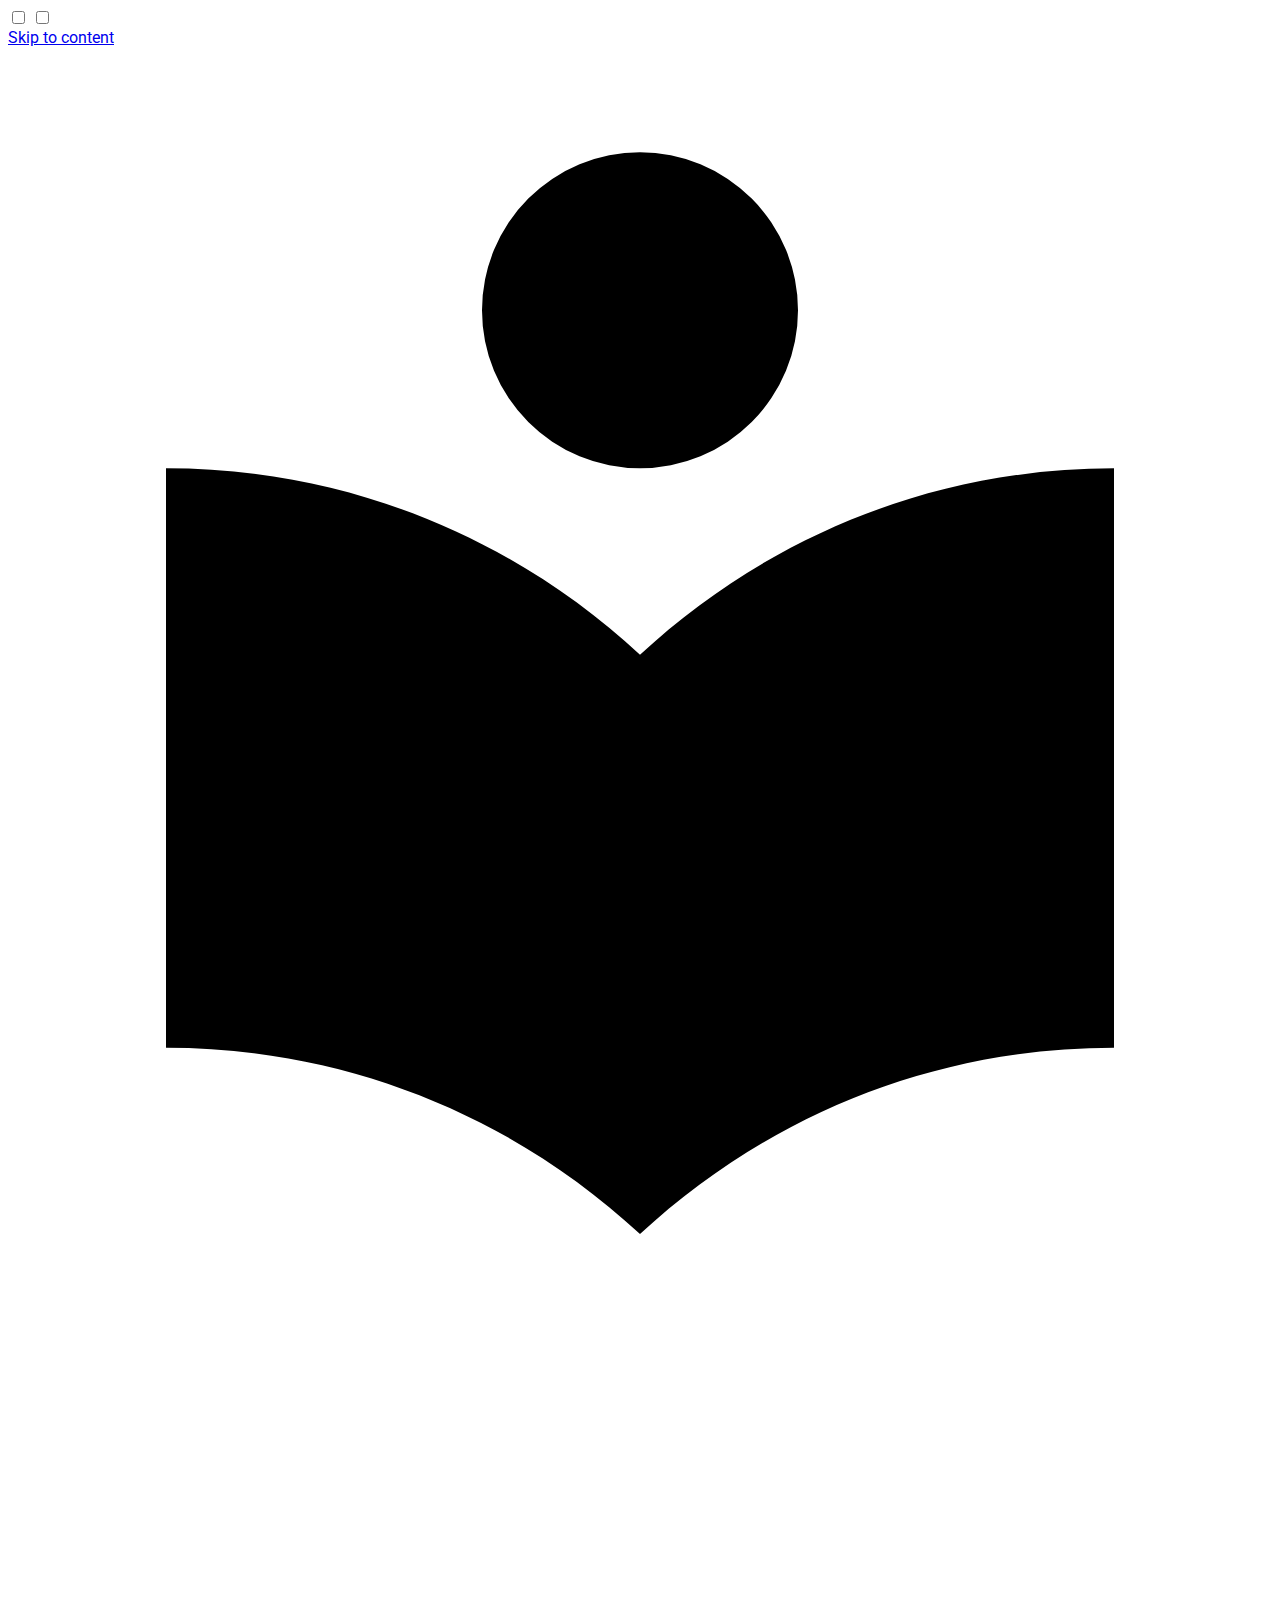
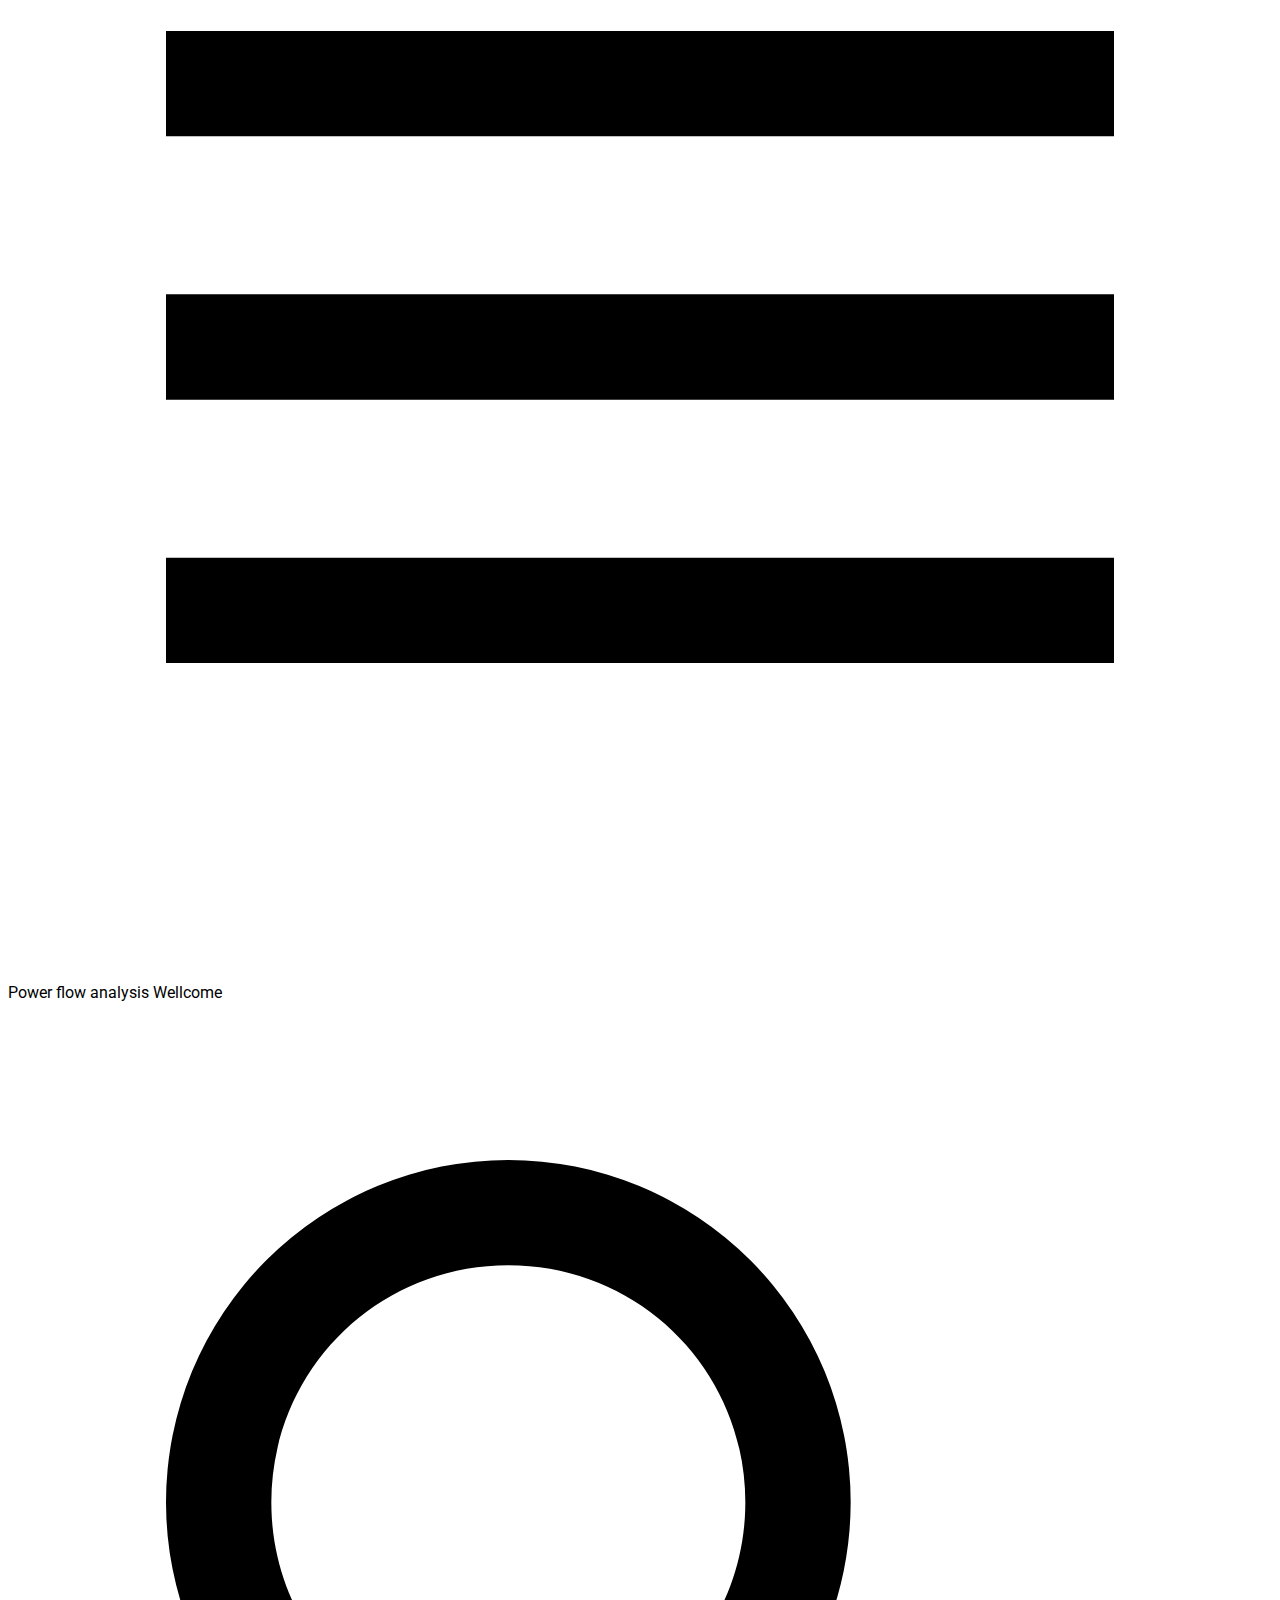
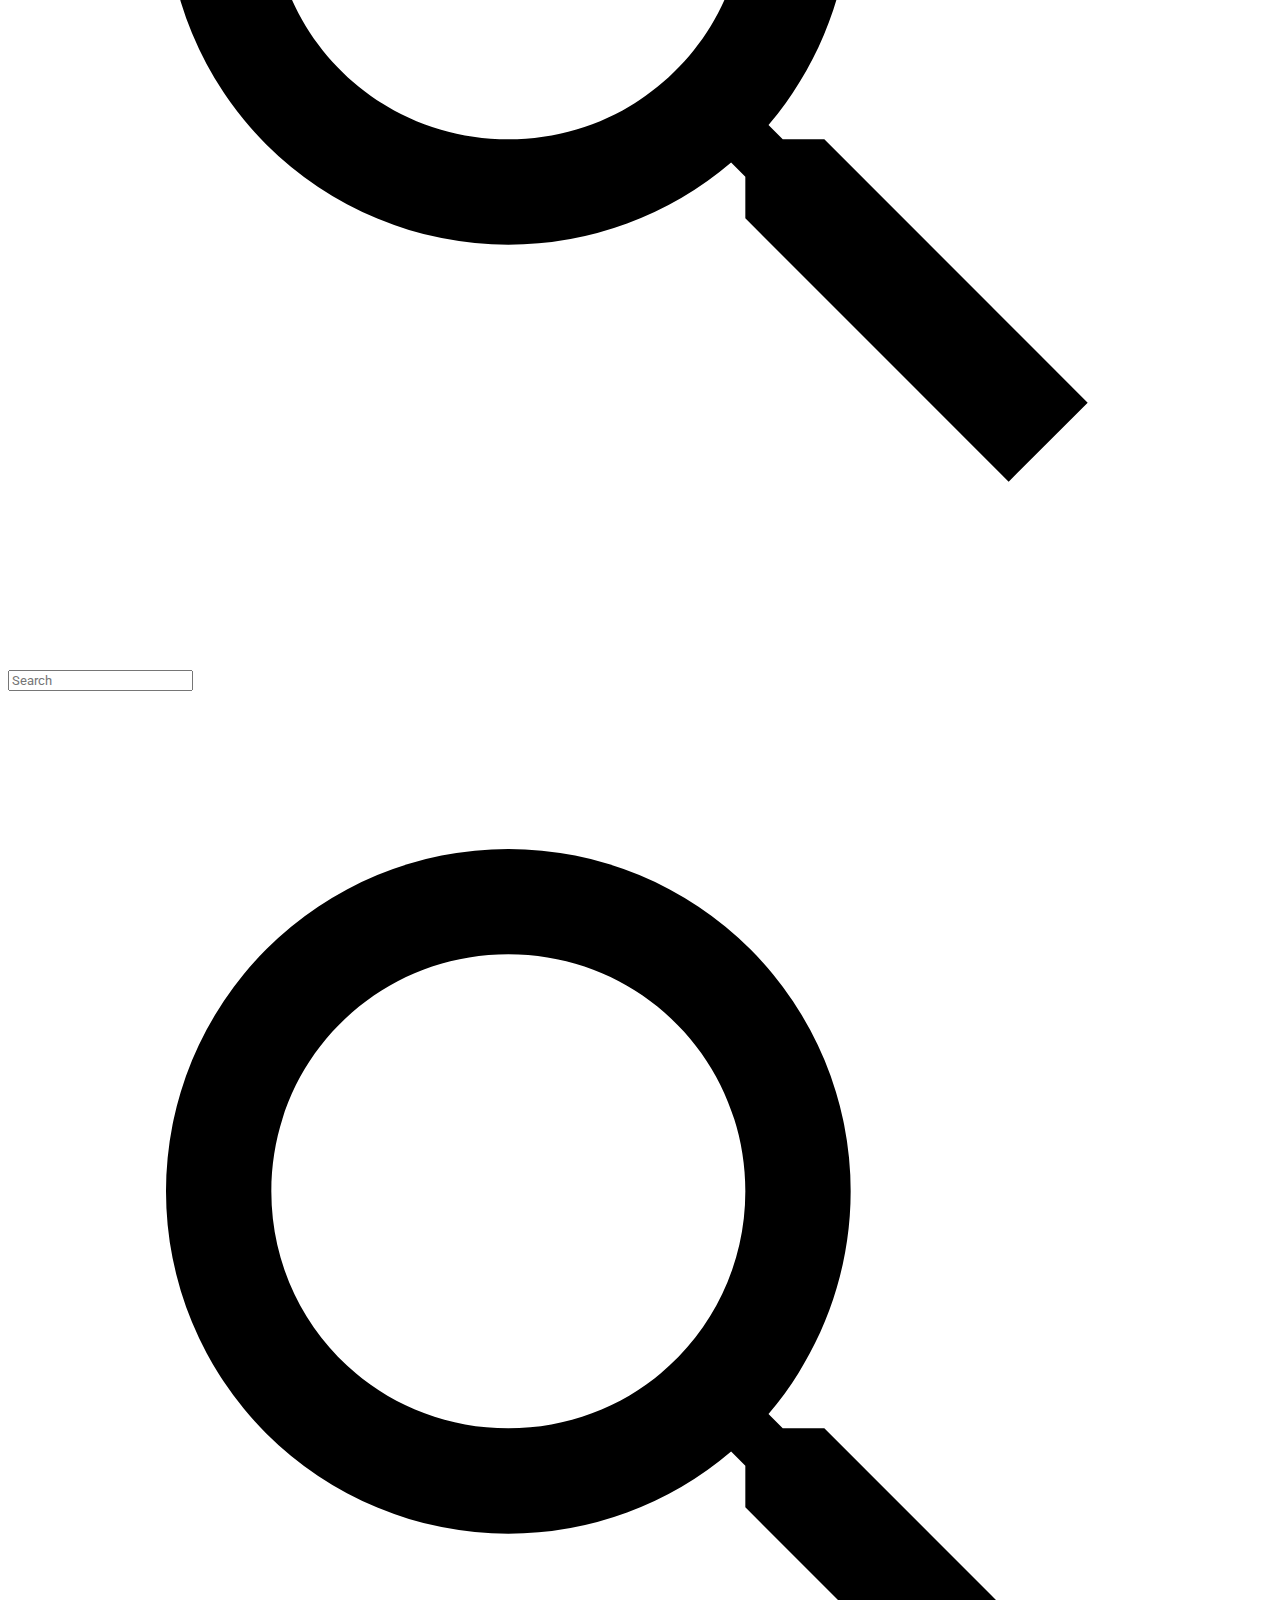
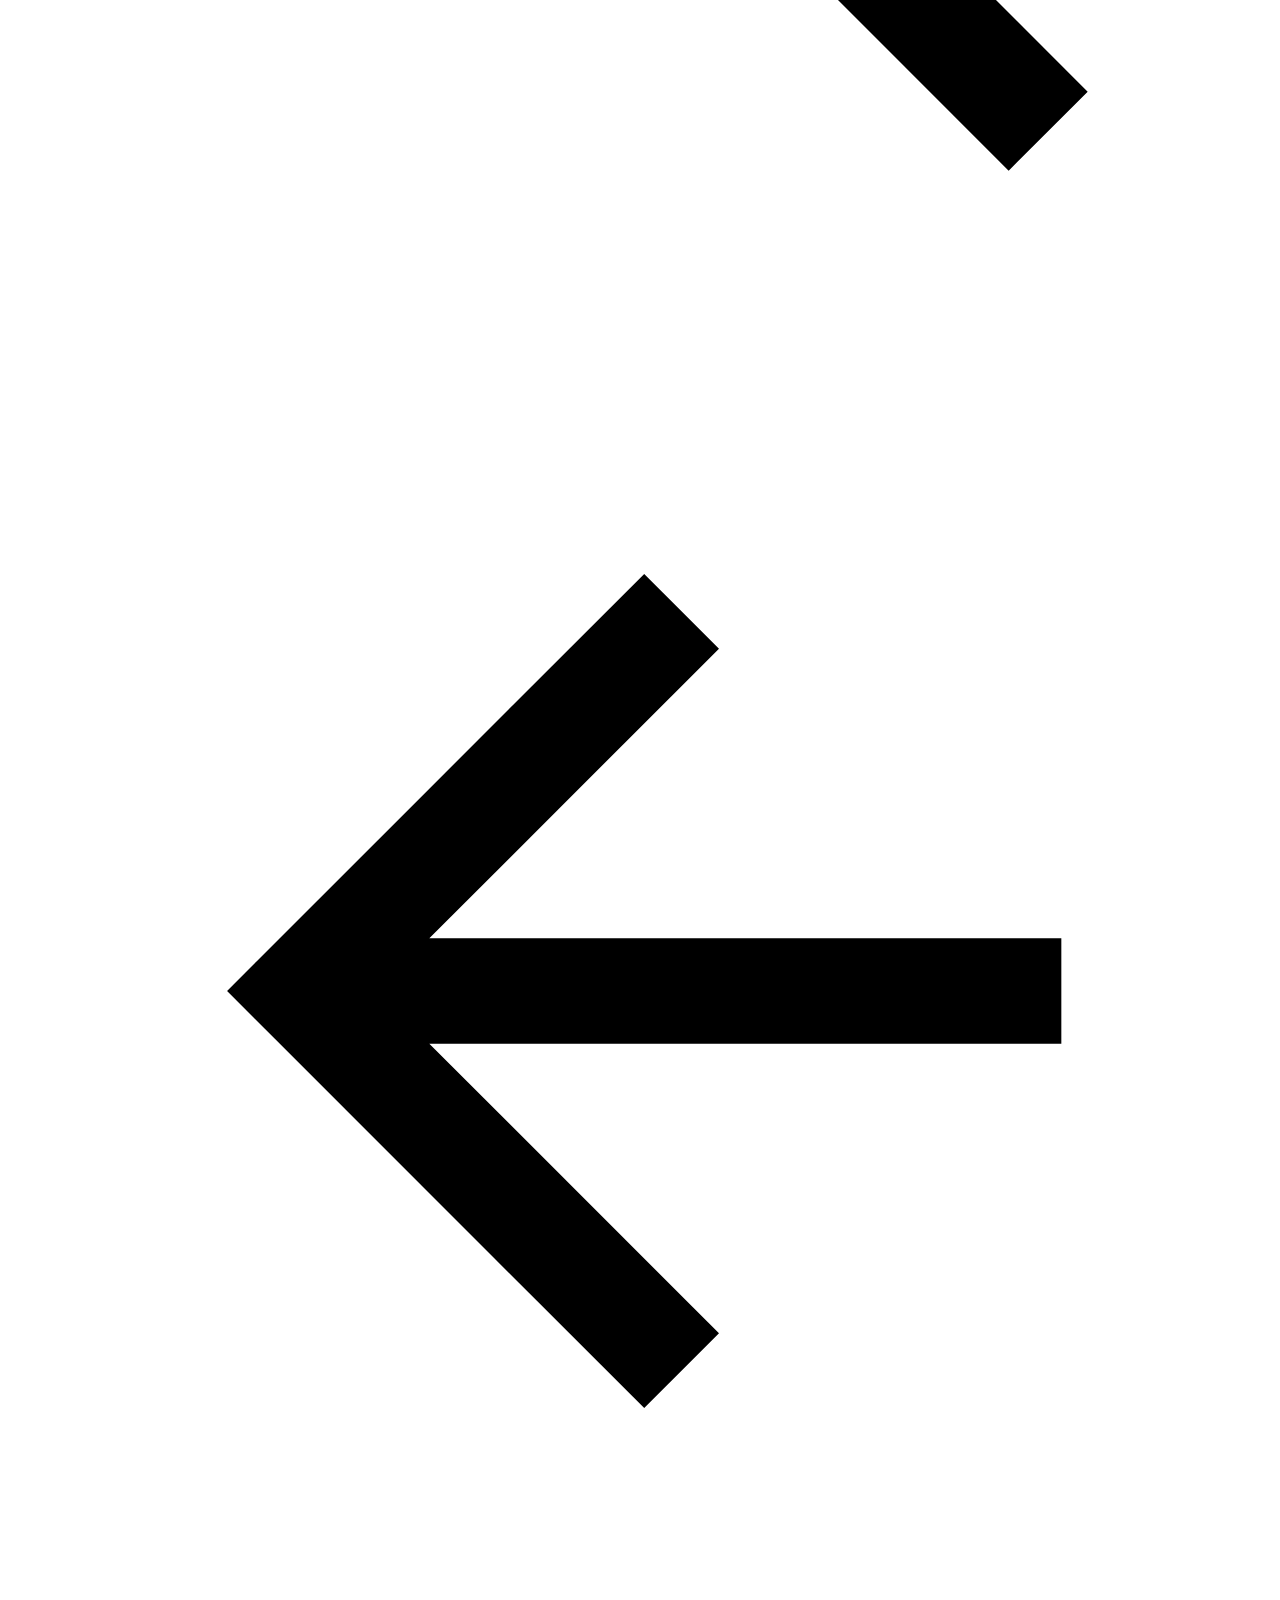
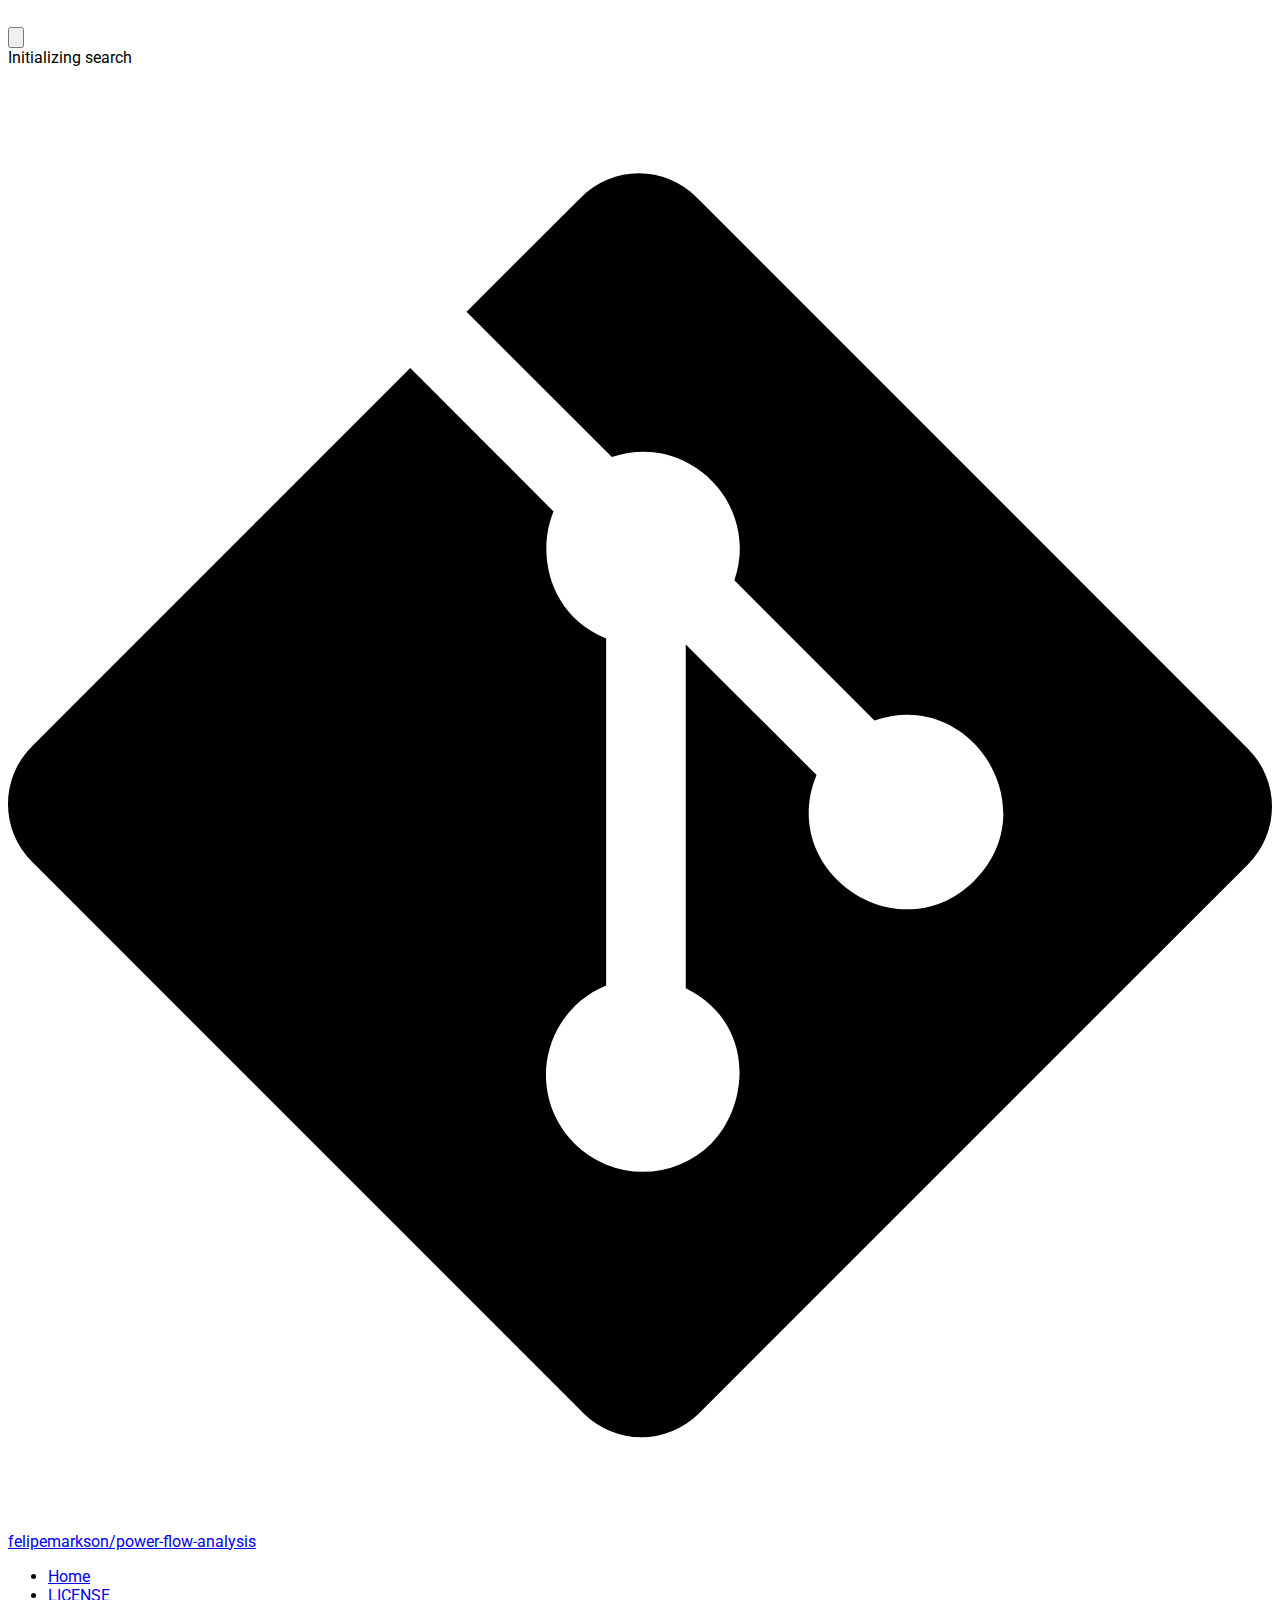
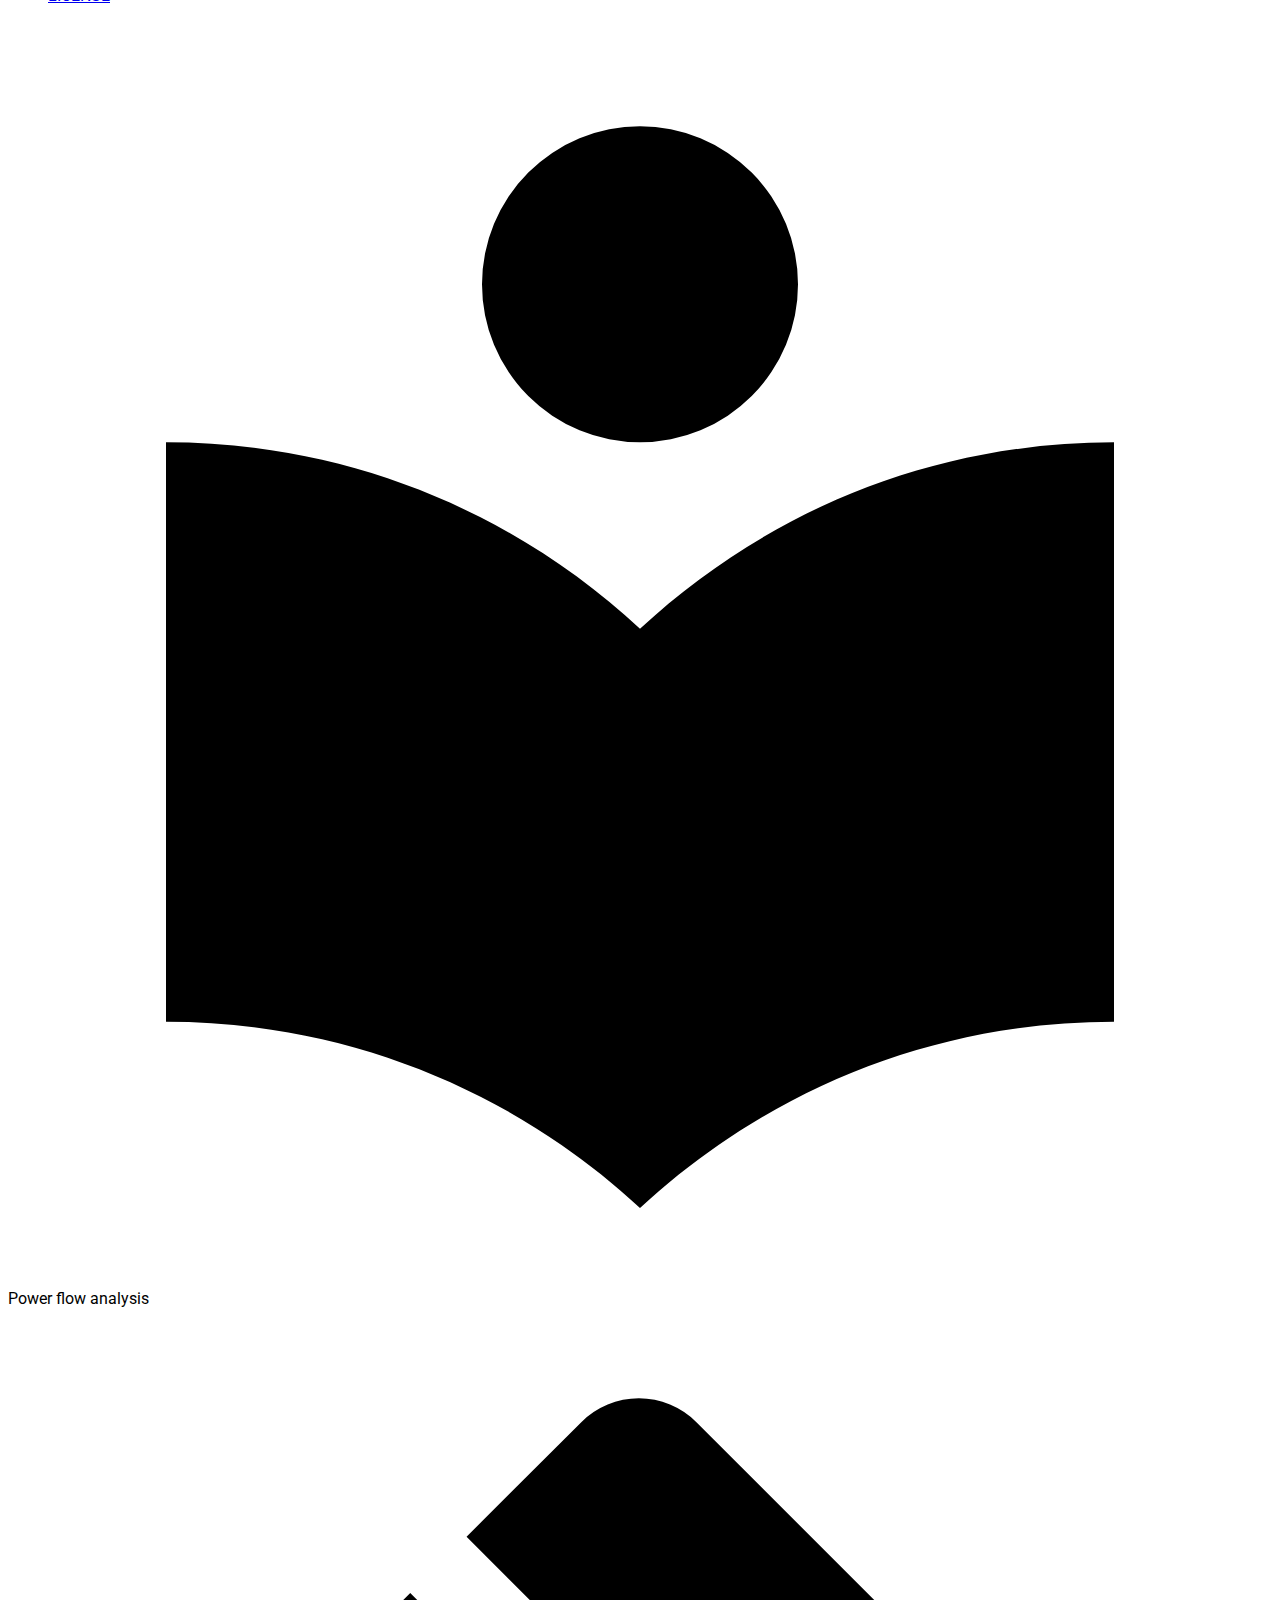
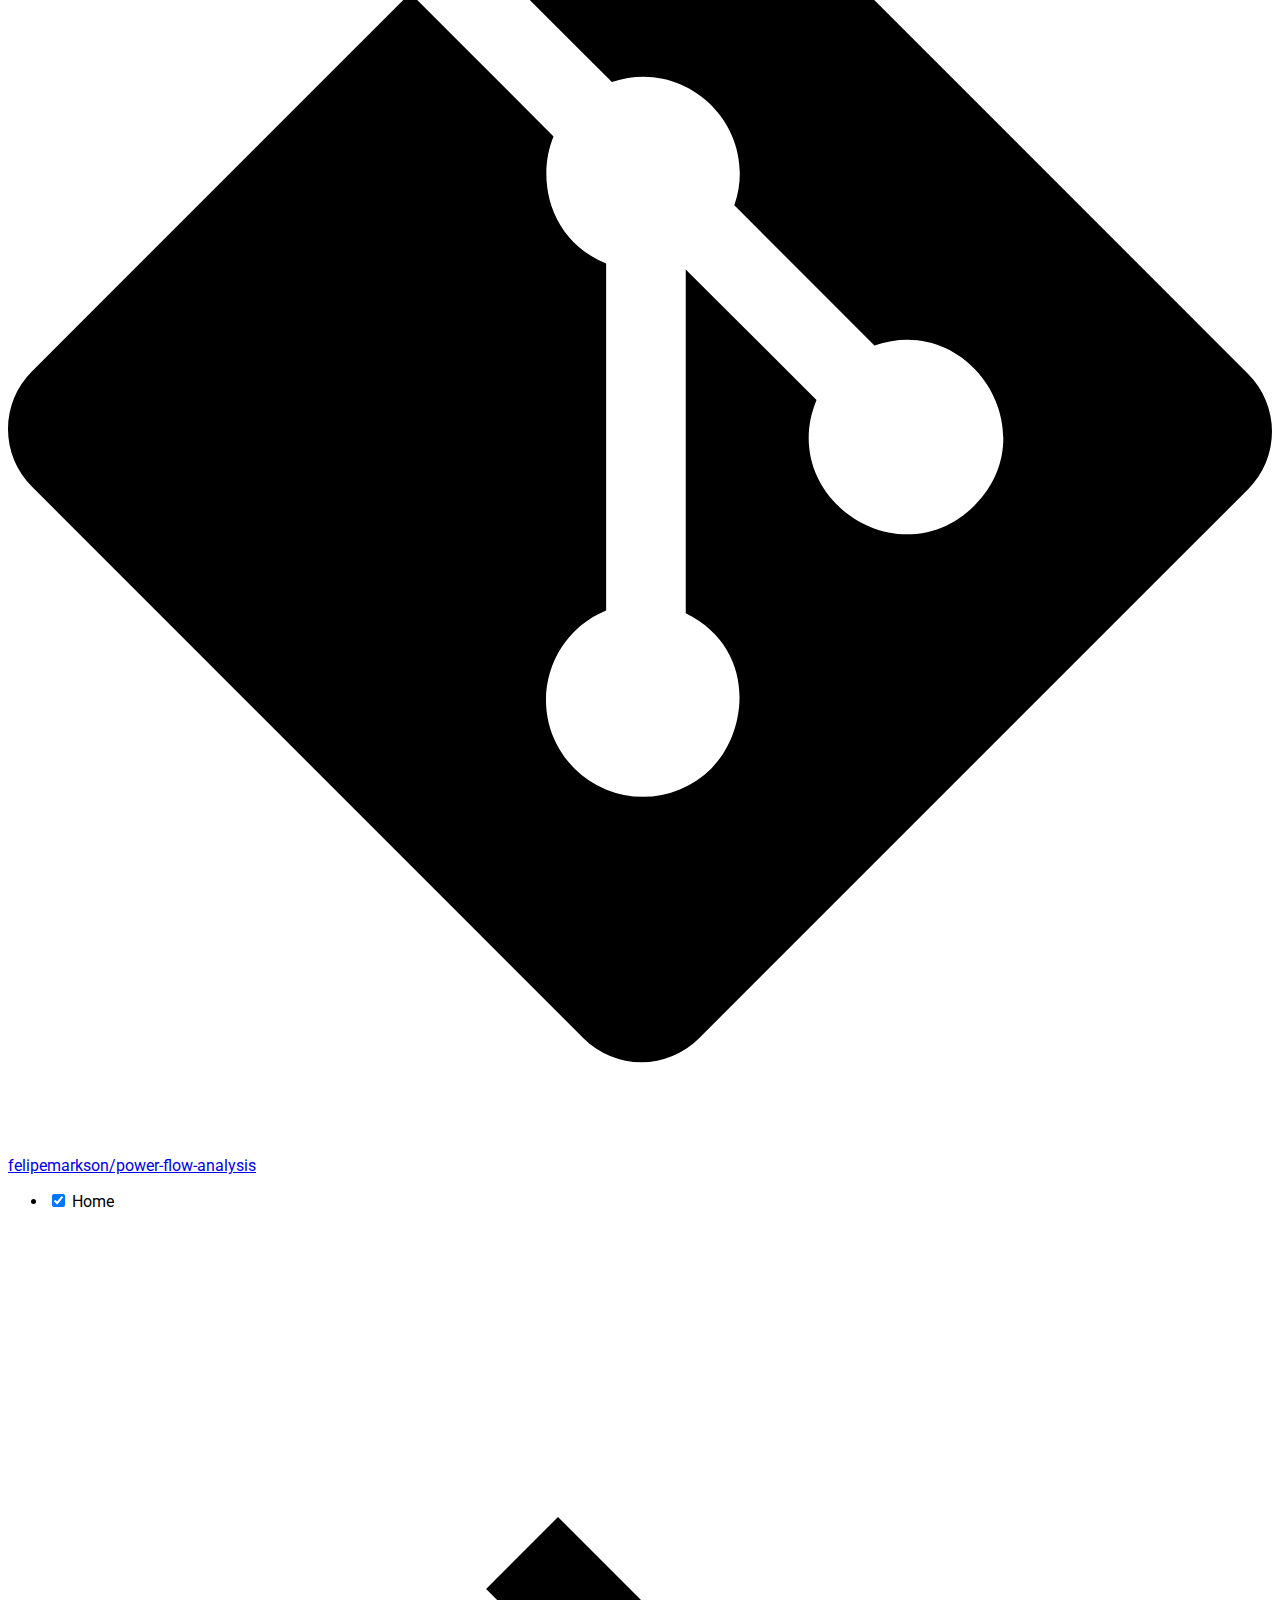
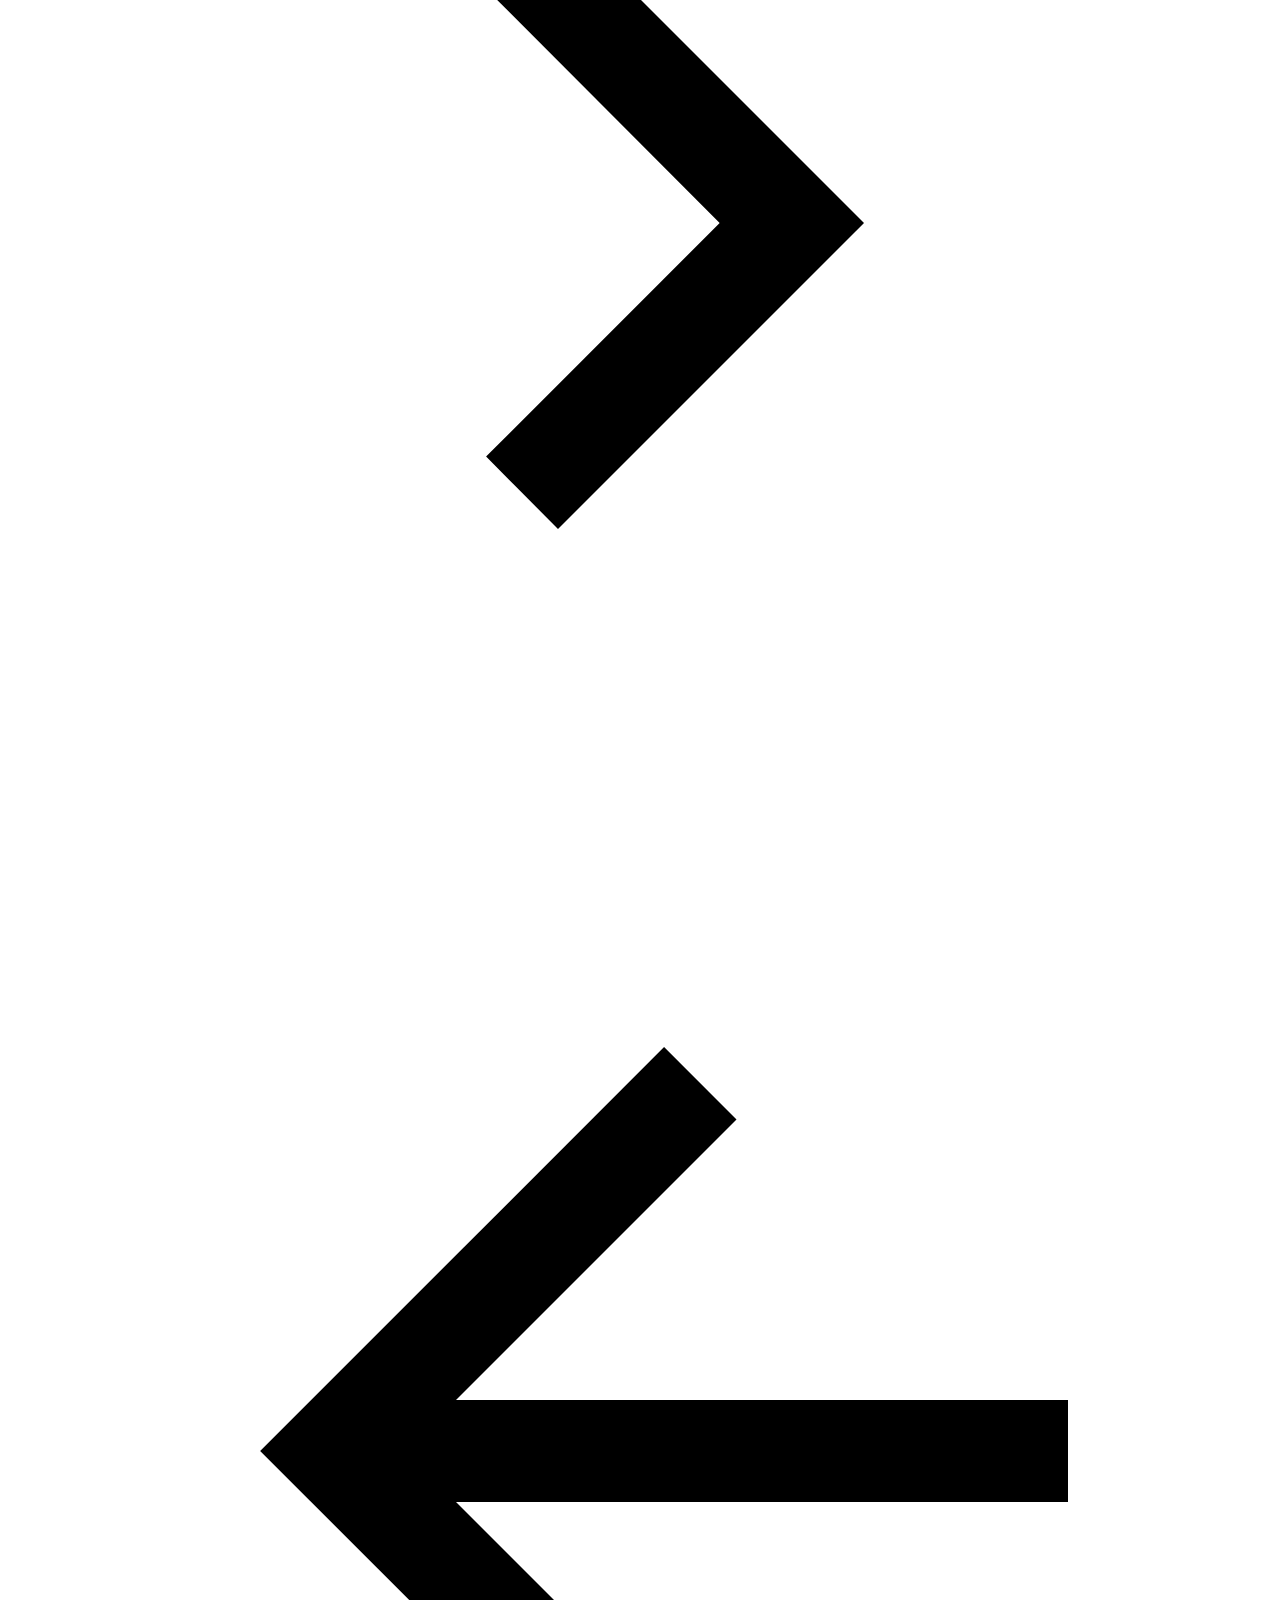
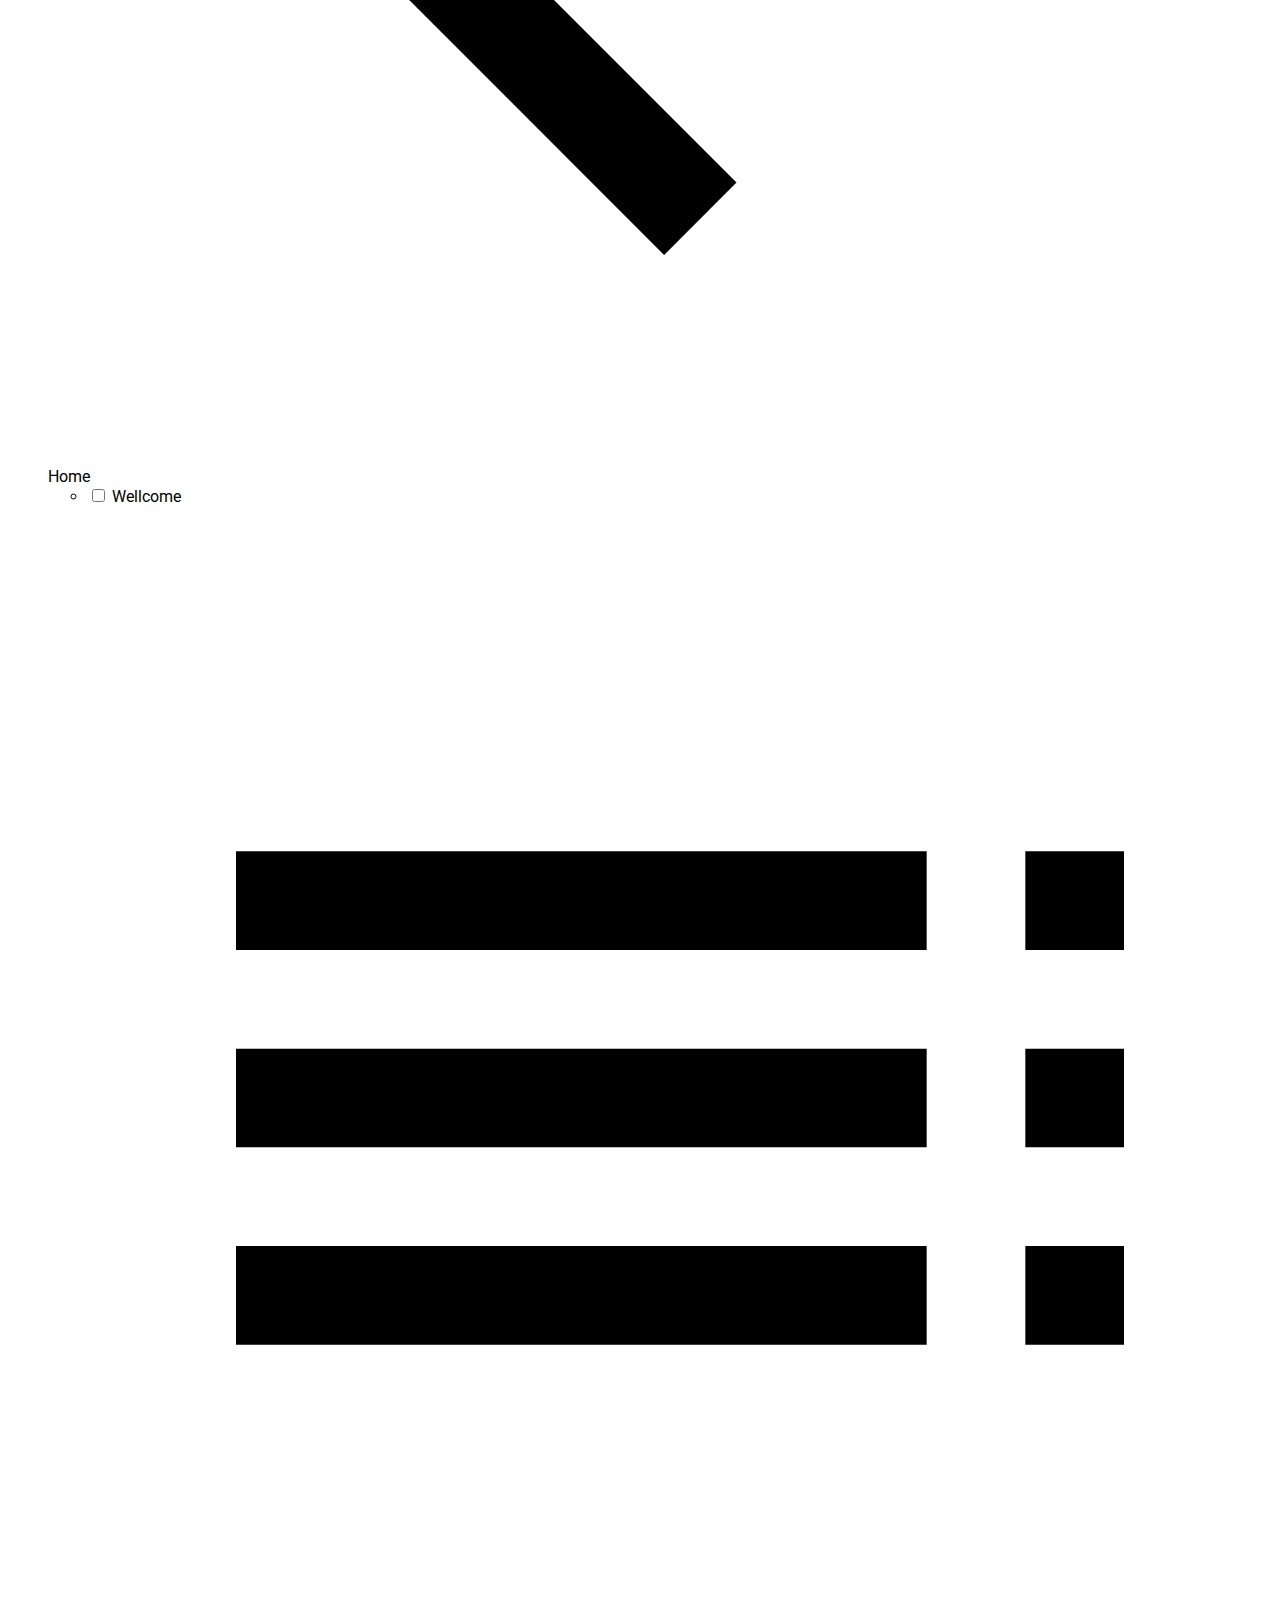
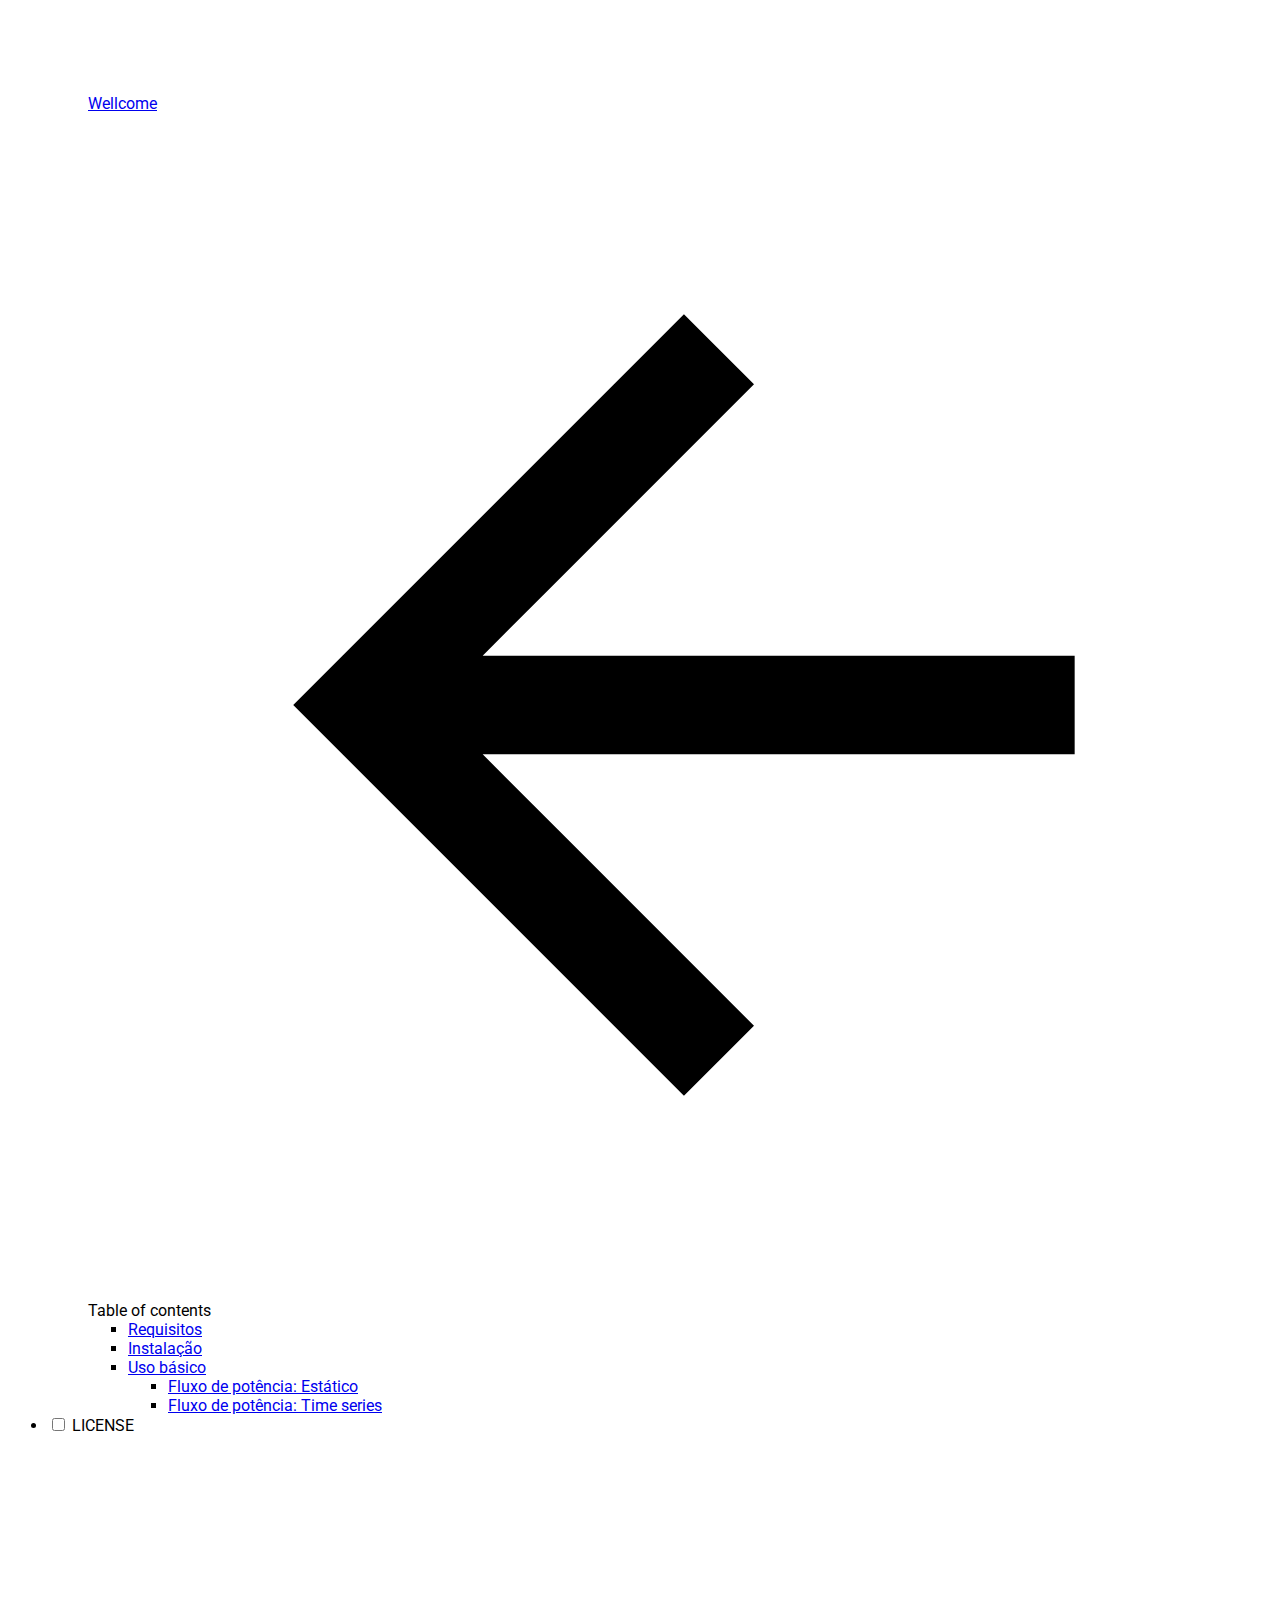
==== index.html @ 49562411 "Deployed 32cad14 with MkDocs version: 1.1" ====
<!doctype html>
<html lang="en" class="no-js">
  <head>
    
      <meta charset="utf-8">
      <meta name="viewport" content="width=device-width,initial-scale=1">
      
        <meta name="description" content="A Material Design theme for MkDocs">
      
      
      
        <meta name="author" content="Felipe M. S. Monteiro">
      
      <link rel="shortcut icon" href="assets/images/favicon.png">
      <meta name="generator" content="mkdocs-1.1, mkdocs-material-5.1.4">
    
    
      
        <title>Wellcome - Power flow analysis</title>
      
    
    
      <link rel="stylesheet" href="assets/stylesheets/main.c4007cdc.min.css">
      
      
    
    
    
      
        <link href="https://fonts.gstatic.com" rel="preconnect" crossorigin>
        <link rel="stylesheet" href="https://fonts.googleapis.com/css?family=Roboto:300,400,400i,700%7CRoboto+Mono&display=fallback">
        <style>body,input{font-family:"Roboto",-apple-system,BlinkMacSystemFont,Helvetica,Arial,sans-serif}code,kbd,pre{font-family:"Roboto Mono",SFMono-Regular,Consolas,Menlo,monospace}</style>
      
    
    
    
    
      
    
    
  </head>
  
  
    <body dir="ltr">
  
    <input class="md-toggle" data-md-toggle="drawer" type="checkbox" id="__drawer" autocomplete="off">
    <input class="md-toggle" data-md-toggle="search" type="checkbox" id="__search" autocomplete="off">
    <label class="md-overlay" for="__drawer"></label>
    <div data-md-component="skip">
      
        
        <a href="#power-flow-analysis" class="md-skip">
          Skip to content
        </a>
      
    </div>
    <div data-md-component="announce">
      
    </div>
    
      <header class="md-header" data-md-component="header">
  <nav class="md-header-nav md-grid" aria-label="Header">
    <a href="." title="Power flow analysis" class="md-header-nav__button md-logo" aria-label="Power flow analysis">
      
  
  <svg xmlns="http://www.w3.org/2000/svg" viewBox="0 0 24 24"><path d="M12 8a3 3 0 003-3 3 3 0 00-3-3 3 3 0 00-3 3 3 3 0 003 3m0 3.54C9.64 9.35 6.5 8 3 8v11c3.5 0 6.64 1.35 9 3.54 2.36-2.19 5.5-3.54 9-3.54V8c-3.5 0-6.64 1.35-9 3.54z"/></svg>

    </a>
    <label class="md-header-nav__button md-icon" for="__drawer">
      <svg xmlns="http://www.w3.org/2000/svg" viewBox="0 0 24 24"><path d="M3 6h18v2H3V6m0 5h18v2H3v-2m0 5h18v2H3v-2z"/></svg>
    </label>
    <div class="md-header-nav__title" data-md-component="header-title">
      
        <div class="md-header-nav__ellipsis">
          <span class="md-header-nav__topic md-ellipsis">
            Power flow analysis
          </span>
          <span class="md-header-nav__topic md-ellipsis">
            
              Wellcome
            
          </span>
        </div>
      
    </div>
    
      <label class="md-header-nav__button md-icon" for="__search">
        <svg xmlns="http://www.w3.org/2000/svg" viewBox="0 0 24 24"><path d="M9.5 3A6.5 6.5 0 0116 9.5c0 1.61-.59 3.09-1.56 4.23l.27.27h.79l5 5-1.5 1.5-5-5v-.79l-.27-.27A6.516 6.516 0 019.5 16 6.5 6.5 0 013 9.5 6.5 6.5 0 019.5 3m0 2C7 5 5 7 5 9.5S7 14 9.5 14 14 12 14 9.5 12 5 9.5 5z"/></svg>
      </label>
      
<div class="md-search" data-md-component="search" role="dialog">
  <label class="md-search__overlay" for="__search"></label>
  <div class="md-search__inner" role="search">
    <form class="md-search__form" name="search">
      <input type="text" class="md-search__input" name="query" aria-label="Search" placeholder="Search" autocapitalize="off" autocorrect="off" autocomplete="off" spellcheck="false" data-md-component="search-query" data-md-state="active">
      <label class="md-search__icon md-icon" for="__search">
        <svg xmlns="http://www.w3.org/2000/svg" viewBox="0 0 24 24"><path d="M9.5 3A6.5 6.5 0 0116 9.5c0 1.61-.59 3.09-1.56 4.23l.27.27h.79l5 5-1.5 1.5-5-5v-.79l-.27-.27A6.516 6.516 0 019.5 16 6.5 6.5 0 013 9.5 6.5 6.5 0 019.5 3m0 2C7 5 5 7 5 9.5S7 14 9.5 14 14 12 14 9.5 12 5 9.5 5z"/></svg>
        <svg xmlns="http://www.w3.org/2000/svg" viewBox="0 0 24 24"><path d="M20 11v2H8l5.5 5.5-1.42 1.42L4.16 12l7.92-7.92L13.5 5.5 8 11h12z"/></svg>
      </label>
      <button type="reset" class="md-search__icon md-icon" aria-label="Clear" data-md-component="search-reset" tabindex="-1">
        <svg xmlns="http://www.w3.org/2000/svg" viewBox="0 0 24 24"><path d="M19 6.41L17.59 5 12 10.59 6.41 5 5 6.41 10.59 12 5 17.59 6.41 19 12 13.41 17.59 19 19 17.59 13.41 12 19 6.41z"/></svg>
      </button>
    </form>
    <div class="md-search__output">
      <div class="md-search__scrollwrap" data-md-scrollfix>
        <div class="md-search-result" data-md-component="search-result">
          <div class="md-search-result__meta">
            Initializing search
          </div>
          <ol class="md-search-result__list"></ol>
        </div>
      </div>
    </div>
  </div>
</div>
    
    
      <div class="md-header-nav__source">
        
<a href="https://github.com/felipemarkson/power-flow-analysis/" title="Go to repository" class="md-source">
  <div class="md-source__icon md-icon">
    
    <svg xmlns="http://www.w3.org/2000/svg" viewBox="0 0 448 512"><path d="M439.55 236.05L244 40.45a28.87 28.87 0 00-40.81 0l-40.66 40.63 51.52 51.52c27.06-9.14 52.68 16.77 43.39 43.68l49.66 49.66c34.23-11.8 61.18 31 35.47 56.69-26.49 26.49-70.21-2.87-56-37.34L240.22 199v121.85c25.3 12.54 22.26 41.85 9.08 55a34.34 34.34 0 01-48.55 0c-17.57-17.6-11.07-46.91 11.25-56v-123c-20.8-8.51-24.6-30.74-18.64-45L142.57 101 8.45 235.14a28.86 28.86 0 000 40.81l195.61 195.6a28.86 28.86 0 0040.8 0l194.69-194.69a28.86 28.86 0 000-40.81z"/></svg>
  </div>
  <div class="md-source__repository">
    felipemarkson/power-flow-analysis
  </div>
</a>
      </div>
    
  </nav>
</header>
    
    <div class="md-container" data-md-component="container">
      
        
      
      
        
          

  

<nav class="md-tabs md-tabs--active" aria-label="Tabs" data-md-component="tabs">
  <div class="md-tabs__inner md-grid">
    <ul class="md-tabs__list">
      
        
  
  
    <li class="md-tabs__item">
      
        <a href="." class="md-tabs__link md-tabs__link--active">
          Home
        </a>
      
    </li>
  

      
        
  
  
    <li class="md-tabs__item">
      
        <a href="LICENSE/" class="md-tabs__link">
          LICENSE
        </a>
      
    </li>
  

      
    </ul>
  </div>
</nav>
        
      
      <main class="md-main" data-md-component="main">
        <div class="md-main__inner md-grid">
          
            
              <div class="md-sidebar md-sidebar--primary" data-md-component="navigation">
                <div class="md-sidebar__scrollwrap">
                  <div class="md-sidebar__inner">
                    <nav class="md-nav md-nav--primary" aria-label="Navigation" data-md-level="0">
  <label class="md-nav__title" for="__drawer">
    <a href="." title="Power flow analysis" class="md-nav__button md-logo" aria-label="Power flow analysis">
      
  
  <svg xmlns="http://www.w3.org/2000/svg" viewBox="0 0 24 24"><path d="M12 8a3 3 0 003-3 3 3 0 00-3-3 3 3 0 00-3 3 3 3 0 003 3m0 3.54C9.64 9.35 6.5 8 3 8v11c3.5 0 6.64 1.35 9 3.54 2.36-2.19 5.5-3.54 9-3.54V8c-3.5 0-6.64 1.35-9 3.54z"/></svg>

    </a>
    Power flow analysis
  </label>
  
    <div class="md-nav__source">
      
<a href="https://github.com/felipemarkson/power-flow-analysis/" title="Go to repository" class="md-source">
  <div class="md-source__icon md-icon">
    
    <svg xmlns="http://www.w3.org/2000/svg" viewBox="0 0 448 512"><path d="M439.55 236.05L244 40.45a28.87 28.87 0 00-40.81 0l-40.66 40.63 51.52 51.52c27.06-9.14 52.68 16.77 43.39 43.68l49.66 49.66c34.23-11.8 61.18 31 35.47 56.69-26.49 26.49-70.21-2.87-56-37.34L240.22 199v121.85c25.3 12.54 22.26 41.85 9.08 55a34.34 34.34 0 01-48.55 0c-17.57-17.6-11.07-46.91 11.25-56v-123c-20.8-8.51-24.6-30.74-18.64-45L142.57 101 8.45 235.14a28.86 28.86 0 000 40.81l195.61 195.6a28.86 28.86 0 0040.8 0l194.69-194.69a28.86 28.86 0 000-40.81z"/></svg>
  </div>
  <div class="md-source__repository">
    felipemarkson/power-flow-analysis
  </div>
</a>
    </div>
  
  <ul class="md-nav__list" data-md-scrollfix>
    
      
      
      

  


  <li class="md-nav__item md-nav__item--active md-nav__item--nested">
    
      <input class="md-nav__toggle md-toggle" data-md-toggle="nav-1" type="checkbox" id="nav-1" checked>
    
    <label class="md-nav__link" for="nav-1">
      Home
      <span class="md-nav__icon md-icon">
        <svg xmlns="http://www.w3.org/2000/svg" viewBox="0 0 24 24"><path d="M8.59 16.58L13.17 12 8.59 7.41 10 6l6 6-6 6-1.41-1.42z"/></svg>
      </span>
    </label>
    <nav class="md-nav" aria-label="Home" data-md-level="1">
      <label class="md-nav__title" for="nav-1">
        <span class="md-nav__icon md-icon">
          <svg xmlns="http://www.w3.org/2000/svg" viewBox="0 0 24 24"><path d="M20 11v2H8l5.5 5.5-1.42 1.42L4.16 12l7.92-7.92L13.5 5.5 8 11h12z"/></svg>
        </span>
        Home
      </label>
      <ul class="md-nav__list" data-md-scrollfix>
        
        
          
          
          

  


  <li class="md-nav__item md-nav__item--active">
    
    <input class="md-nav__toggle md-toggle" data-md-toggle="toc" type="checkbox" id="__toc">
    
      
    
    
      <label class="md-nav__link md-nav__link--active" for="__toc">
        Wellcome
        <span class="md-nav__icon md-icon">
          <svg xmlns="http://www.w3.org/2000/svg" viewBox="0 0 24 24"><path d="M3 9h14V7H3v2m0 4h14v-2H3v2m0 4h14v-2H3v2m16 0h2v-2h-2v2m0-10v2h2V7h-2m0 6h2v-2h-2v2z"/></svg>
        </span>
      </label>
    
    <a href="." title="Wellcome" class="md-nav__link md-nav__link--active">
      Wellcome
    </a>
    
      
<nav class="md-nav md-nav--secondary" aria-label="Table of contents">
  
  
    
  
  
    <label class="md-nav__title" for="__toc">
      <span class="md-nav__icon md-icon">
        <svg xmlns="http://www.w3.org/2000/svg" viewBox="0 0 24 24"><path d="M20 11v2H8l5.5 5.5-1.42 1.42L4.16 12l7.92-7.92L13.5 5.5 8 11h12z"/></svg>
      </span>
      Table of contents
    </label>
    <ul class="md-nav__list" data-md-scrollfix>
      
        <li class="md-nav__item">
  <a href="#requisitos" class="md-nav__link">
    Requisitos
  </a>
  
</li>
      
        <li class="md-nav__item">
  <a href="#instalacao" class="md-nav__link">
    Instalação
  </a>
  
</li>
      
        <li class="md-nav__item">
  <a href="#uso-basico" class="md-nav__link">
    Uso básico
  </a>
  
    <nav class="md-nav" aria-label="Uso básico">
      <ul class="md-nav__list">
        
          <li class="md-nav__item">
  <a href="#fluxo-de-potencia-estatico" class="md-nav__link">
    Fluxo de potência: Estático
  </a>
  
</li>
        
          <li class="md-nav__item">
  <a href="#fluxo-de-potencia-time-series" class="md-nav__link">
    Fluxo de potência: Time series
  </a>
  
</li>
        
      </ul>
    </nav>
  
</li>
      
    </ul>
  
</nav>
    
  </li>

        
      </ul>
    </nav>
  </li>

    
      
      
      


  <li class="md-nav__item md-nav__item--nested">
    
      <input class="md-nav__toggle md-toggle" data-md-toggle="nav-2" type="checkbox" id="nav-2">
    
    <label class="md-nav__link" for="nav-2">
      LICENSE
      <span class="md-nav__icon md-icon">
        <svg xmlns="http://www.w3.org/2000/svg" viewBox="0 0 24 24"><path d="M8.59 16.58L13.17 12 8.59 7.41 10 6l6 6-6 6-1.41-1.42z"/></svg>
      </span>
    </label>
    <nav class="md-nav" aria-label="LICENSE" data-md-level="1">
      <label class="md-nav__title" for="nav-2">
        <span class="md-nav__icon md-icon">
          <svg xmlns="http://www.w3.org/2000/svg" viewBox="0 0 24 24"><path d="M20 11v2H8l5.5 5.5-1.42 1.42L4.16 12l7.92-7.92L13.5 5.5 8 11h12z"/></svg>
        </span>
        LICENSE
      </label>
      <ul class="md-nav__list" data-md-scrollfix>
        
        
          
          
          


  <li class="md-nav__item">
    <a href="LICENSE/" title="LICENSE" class="md-nav__link">
      LICENSE
    </a>
  </li>

        
      </ul>
    </nav>
  </li>

    
  </ul>
</nav>
                  </div>
                </div>
              </div>
            
            
              <div class="md-sidebar md-sidebar--secondary" data-md-component="toc">
                <div class="md-sidebar__scrollwrap">
                  <div class="md-sidebar__inner">
                    
<nav class="md-nav md-nav--secondary" aria-label="Table of contents">
  
  
    
  
  
    <label class="md-nav__title" for="__toc">
      <span class="md-nav__icon md-icon">
        <svg xmlns="http://www.w3.org/2000/svg" viewBox="0 0 24 24"><path d="M20 11v2H8l5.5 5.5-1.42 1.42L4.16 12l7.92-7.92L13.5 5.5 8 11h12z"/></svg>
      </span>
      Table of contents
    </label>
    <ul class="md-nav__list" data-md-scrollfix>
      
        <li class="md-nav__item">
  <a href="#requisitos" class="md-nav__link">
    Requisitos
  </a>
  
</li>
      
        <li class="md-nav__item">
  <a href="#instalacao" class="md-nav__link">
    Instalação
  </a>
  
</li>
      
        <li class="md-nav__item">
  <a href="#uso-basico" class="md-nav__link">
    Uso básico
  </a>
  
    <nav class="md-nav" aria-label="Uso básico">
      <ul class="md-nav__list">
        
          <li class="md-nav__item">
  <a href="#fluxo-de-potencia-estatico" class="md-nav__link">
    Fluxo de potência: Estático
  </a>
  
</li>
        
          <li class="md-nav__item">
  <a href="#fluxo-de-potencia-time-series" class="md-nav__link">
    Fluxo de potência: Time series
  </a>
  
</li>
        
      </ul>
    </nav>
  
</li>
      
    </ul>
  
</nav>
                  </div>
                </div>
              </div>
            
          
          <div class="md-content">
            <article class="md-content__inner md-typeset">
              
                
                  <a href="https://github.com/felipemarkson/power-flow-analysis/edit/master/docs/index.md" title="Edit this page" class="md-content__button md-icon">
                    <svg xmlns="http://www.w3.org/2000/svg" viewBox="0 0 24 24"><path d="M20.71 7.04c.39-.39.39-1.04 0-1.41l-2.34-2.34c-.37-.39-1.02-.39-1.41 0l-1.84 1.83 3.75 3.75M3 17.25V21h3.75L17.81 9.93l-3.75-3.75L3 17.25z"/></svg>
                  </a>
                
                
                  
                
                
                <h1 id="power-flow-analysis">Power flow analysis</h1>
<p>Um módulo para organização e análises dos dados em regime permanente de sistemas de distribuição de energia elétrica utilizando como base o <a href="https://www.epri.com/#/pages/sa/opendss?lang=en">OpenDSS</a>.</p>
<p>Suporta os modos: Estáticos e Time series</p>
<h2 id="requisitos">Requisitos</h2>
<p><a href="https://www.python.org/">Python 3</a></p>
<h2 id="instalacao">Instalação</h2>
<p>Realize o clone do repositório e execute o seguinte comando na pasta:</p>
<pre><code>$ pip install -r requirements.txt
</code></pre>
<h2 id="uso-basico">Uso básico</h2>
<h3 id="fluxo-de-potencia-estatico">Fluxo de potência: Estático</h3>
<pre><code class="python">from powerflow import SystemClass
from powerflow.pf_modes import run_static_pf
from powerflow.tools import lines, voltages


path_of_system = 'sua_pasta/seu_sistema_sem_solve.dss'

distSys = SystemClass(path = path_of_system, 
                      kV = 13.8, 
                      loadmult = 1.2
                    )

run_static_pf(distSys)

lineDataFrame = line.get_all_infos(distSys)
voltageDataFrame = voltages.get_all(distSys)
</code></pre>

<h3 id="fluxo-de-potencia-time-series">Fluxo de potência: Time series</h3>
<pre><code class="python">from powerflow import SystemClass
from powerflow.pf_modes import cfg_tspf, build_dataset_tspf
from powerflow.tools import lines, voltages

path_of_system = 'sua_pasta/seu_sistema_sem_solve.dss'

distSys = SystemClass(path = path_of_system, kV = 13.8, loadmult = 1.2)

cfg_tspf(distSys, step_size = '5m', initial_time = (0,0))

funcs = (line.get_all_infos, voltages.get_all)

[voltageDataFrame, lineDataFrame] = buil_dataset_tspf(
                                        distSys, 
                                        funcs_list = funcs, 
                                        num_steps = 288
                                    )

</code></pre>
                
              
              
                


              
            </article>
          </div>
        </div>
      </main>
      
        
<footer class="md-footer">
  
    <div class="md-footer-nav">
      <nav class="md-footer-nav__inner md-grid" aria-label="Footer">
        
        
          <a href="LICENSE/" title="LICENSE" class="md-footer-nav__link md-footer-nav__link--next" rel="next">
            <div class="md-footer-nav__title">
              <div class="md-ellipsis">
                <span class="md-footer-nav__direction">
                  Next
                </span>
                LICENSE
              </div>
            </div>
            <div class="md-footer-nav__button md-icon">
              <svg xmlns="http://www.w3.org/2000/svg" viewBox="0 0 24 24"><path d="M4 11v2h12l-5.5 5.5 1.42 1.42L19.84 12l-7.92-7.92L10.5 5.5 16 11H4z"/></svg>
            </div>
          </a>
        
      </nav>
    </div>
  
  <div class="md-footer-meta md-typeset">
    <div class="md-footer-meta__inner md-grid">
      <div class="md-footer-copyright">
        
          <div class="md-footer-copyright__highlight">
            Copyright &copy; 2020 Felipe M. S. Monteiro
          </div>
        
        Made with
        <a href="https://squidfunk.github.io/mkdocs-material/" target="_blank" rel="noopener">
          Material for MkDocs
        </a>
      </div>
      
    </div>
  </div>
</footer>
      
    </div>
    
      <script src="assets/javascripts/vendor.83fe6e3c.min.js"></script>
      <script src="assets/javascripts/bundle.7e1cb91c.min.js"></script><script id="__lang" type="application/json">{"clipboard.copy": "Copy to clipboard", "clipboard.copied": "Copied to clipboard", "search.config.lang": "en", "search.config.pipeline": "trimmer, stopWordFilter", "search.config.separator": "[\\s\\-]+", "search.result.placeholder": "Type to start searching", "search.result.none": "No matching documents", "search.result.one": "1 matching document", "search.result.other": "# matching documents"}</script>
      
      <script>
        app = initialize({
          base: ".",
          features: ["tabs"],
          search: Object.assign({
            worker: "assets/javascripts/worker/search.37585f48.min.js"
          }, typeof search !== "undefined" && search)
        })
      </script>
      
    
  </body>
</html>
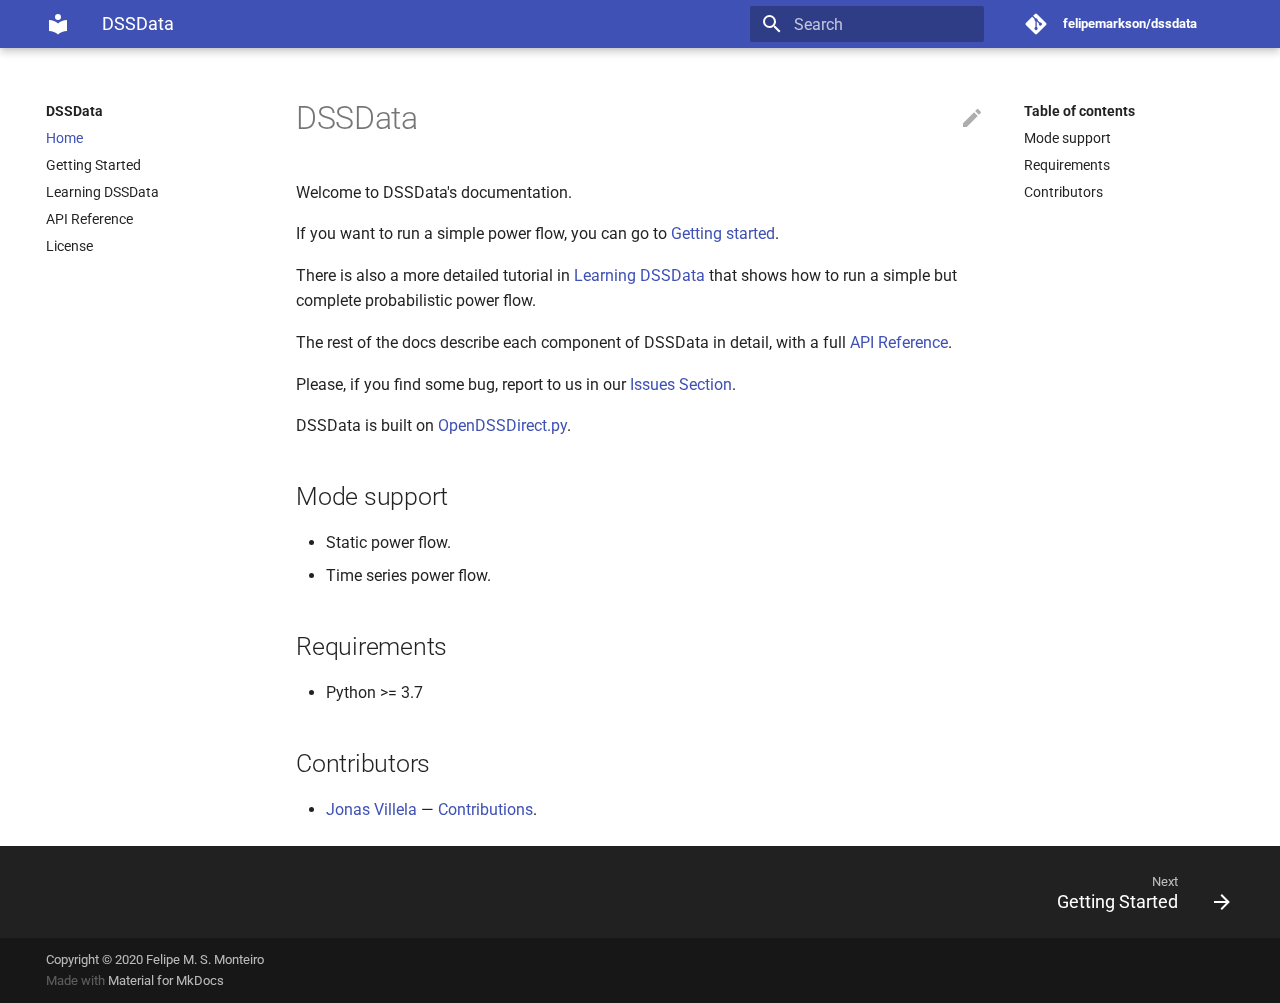
==== commit e5941d51: "Deployed 3a25f25 with MkDocs version: 1.1.2" ====
--- a/index.html
+++ b/index.html
@@ -1,5 +1,3 @@
-
-
 
 <!doctype html>
 <html lang="en" class="no-js">
@@ -8,35 +6,46 @@
       <meta charset="utf-8">
       <meta name="viewport" content="width=device-width,initial-scale=1">
       
-        <meta name="description" content="A Material Design theme for MkDocs">
+        <meta name="description" content="A python micro-framework for simulation and data analysis of electrical distribution systems modeled on OpenDSS">
       
       
       
         <meta name="author" content="Felipe M. S. Monteiro">
       
+      
+        <link rel="canonical" href="https://felipemarkson.github.io/dssdata/">
+      
       <link rel="shortcut icon" href="assets/images/favicon.png">
-      <meta name="generator" content="mkdocs-1.1, mkdocs-material-5.1.4">
-    
-    
-      
-        <title>Wellcome - Power flow analysis</title>
-      
-    
-    
-      <link rel="stylesheet" href="assets/stylesheets/main.c4007cdc.min.css">
-      
-      
-    
-    
-    
-      
-        <link href="https://fonts.gstatic.com" rel="preconnect" crossorigin>
+      <meta name="generator" content="mkdocs-1.1.2, mkdocs-material-6.2.8">
+    
+    
+      
+        <title>DSSData</title>
+      
+    
+    
+      <link rel="stylesheet" href="assets/stylesheets/main.cb6bc1d0.min.css">
+      
+        
+        <link rel="stylesheet" href="assets/stylesheets/palette.39b8e14a.min.css">
+        
+      
+    
+    
+    
+      
+        
+        <link rel="preconnect" href="https://fonts.gstatic.com" crossorigin>
         <link rel="stylesheet" href="https://fonts.googleapis.com/css?family=Roboto:300,400,400i,700%7CRoboto+Mono&display=fallback">
         <style>body,input{font-family:"Roboto",-apple-system,BlinkMacSystemFont,Helvetica,Arial,sans-serif}code,kbd,pre{font-family:"Roboto Mono",SFMono-Regular,Consolas,Menlo,monospace}</style>
       
     
     
     
+      <link rel="stylesheet" href="css/termynal.css">
+    
+      <link rel="stylesheet" href="css/custom.css">
+    
     
       
     
@@ -44,15 +53,22 @@
   </head>
   
   
-    <body dir="ltr">
-  
+    
+    
+    
+    
+    
+    <body dir="ltr" data-md-color-scheme="" data-md-color-primary="none" data-md-color-accent="none">
+      
+  
+    
     <input class="md-toggle" data-md-toggle="drawer" type="checkbox" id="__drawer" autocomplete="off">
     <input class="md-toggle" data-md-toggle="search" type="checkbox" id="__search" autocomplete="off">
     <label class="md-overlay" for="__drawer"></label>
     <div data-md-component="skip">
       
         
-        <a href="#power-flow-analysis" class="md-skip">
+        <a href="#dssdata" class="md-skip">
           Skip to content
         </a>
       
@@ -61,9 +77,11 @@
       
     </div>
     
-      <header class="md-header" data-md-component="header">
+      
+
+<header class="md-header" data-md-component="header">
   <nav class="md-header-nav md-grid" aria-label="Header">
-    <a href="." title="Power flow analysis" class="md-header-nav__button md-logo" aria-label="Power flow analysis">
+    <a href="https://felipemarkson.github.io/dssdata/" title="DSSData" class="md-header-nav__button md-logo" aria-label="DSSData">
       
   
   <svg xmlns="http://www.w3.org/2000/svg" viewBox="0 0 24 24"><path d="M12 8a3 3 0 003-3 3 3 0 00-3-3 3 3 0 00-3 3 3 3 0 003 3m0 3.54C9.64 9.35 6.5 8 3 8v11c3.5 0 6.64 1.35 9 3.54 2.36-2.19 5.5-3.54 9-3.54V8c-3.5 0-6.64 1.35-9 3.54z"/></svg>
@@ -73,18 +91,20 @@
       <svg xmlns="http://www.w3.org/2000/svg" viewBox="0 0 24 24"><path d="M3 6h18v2H3V6m0 5h18v2H3v-2m0 5h18v2H3v-2z"/></svg>
     </label>
     <div class="md-header-nav__title" data-md-component="header-title">
-      
-        <div class="md-header-nav__ellipsis">
-          <span class="md-header-nav__topic md-ellipsis">
-            Power flow analysis
-          </span>
-          <span class="md-header-nav__topic md-ellipsis">
-            
-              Wellcome
-            
+      <div class="md-header-nav__ellipsis">
+        <div class="md-header-nav__topic">
+          <span class="md-ellipsis">
+            DSSData
           </span>
         </div>
-      
+        <div class="md-header-nav__topic">
+          <span class="md-ellipsis">
+            
+              Home
+            
+          </span>
+        </div>
+      </div>
     </div>
     
       <label class="md-header-nav__button md-icon" for="__search">
@@ -95,7 +115,7 @@
   <label class="md-search__overlay" for="__search"></label>
   <div class="md-search__inner" role="search">
     <form class="md-search__form" name="search">
-      <input type="text" class="md-search__input" name="query" aria-label="Search" placeholder="Search" autocapitalize="off" autocorrect="off" autocomplete="off" spellcheck="false" data-md-component="search-query" data-md-state="active">
+      <input type="text" class="md-search__input" name="query" aria-label="Search" placeholder="Search" autocapitalize="off" autocorrect="off" autocomplete="off" spellcheck="false" data-md-component="search-query" data-md-state="active" required>
       <label class="md-search__icon md-icon" for="__search">
         <svg xmlns="http://www.w3.org/2000/svg" viewBox="0 0 24 24"><path d="M9.5 3A6.5 6.5 0 0116 9.5c0 1.61-.59 3.09-1.56 4.23l.27.27h.79l5 5-1.5 1.5-5-5v-.79l-.27-.27A6.516 6.516 0 019.5 16 6.5 6.5 0 013 9.5 6.5 6.5 0 019.5 3m0 2C7 5 5 7 5 9.5S7 14 9.5 14 14 12 14 9.5 12 5 9.5 5z"/></svg>
         <svg xmlns="http://www.w3.org/2000/svg" viewBox="0 0 24 24"><path d="M20 11v2H8l5.5 5.5-1.42 1.42L4.16 12l7.92-7.92L13.5 5.5 8 11h12z"/></svg>
@@ -120,13 +140,13 @@
     
       <div class="md-header-nav__source">
         
-<a href="https://github.com/felipemarkson/power-flow-analysis/" title="Go to repository" class="md-source">
+<a href="https://github.com/felipemarkson/dssdata/" title="Go to repository" class="md-source">
   <div class="md-source__icon md-icon">
     
     <svg xmlns="http://www.w3.org/2000/svg" viewBox="0 0 448 512"><path d="M439.55 236.05L244 40.45a28.87 28.87 0 00-40.81 0l-40.66 40.63 51.52 51.52c27.06-9.14 52.68 16.77 43.39 43.68l49.66 49.66c34.23-11.8 61.18 31 35.47 56.69-26.49 26.49-70.21-2.87-56-37.34L240.22 199v121.85c25.3 12.54 22.26 41.85 9.08 55a34.34 34.34 0 01-48.55 0c-17.57-17.6-11.07-46.91 11.25-56v-123c-20.8-8.51-24.6-30.74-18.64-45L142.57 101 8.45 235.14a28.86 28.86 0 000 40.81l195.61 195.6a28.86 28.86 0 0040.8 0l194.69-194.69a28.86 28.86 0 000-40.81z"/></svg>
   </div>
   <div class="md-source__repository">
-    felipemarkson/power-flow-analysis
+    felipemarkson/dssdata
   </div>
 </a>
       </div>
@@ -136,76 +156,42 @@
     
     <div class="md-container" data-md-component="container">
       
-        
-      
-      
-        
-          
-
-  
-
-<nav class="md-tabs md-tabs--active" aria-label="Tabs" data-md-component="tabs">
-  <div class="md-tabs__inner md-grid">
-    <ul class="md-tabs__list">
-      
-        
-  
-  
-    <li class="md-tabs__item">
-      
-        <a href="." class="md-tabs__link md-tabs__link--active">
-          Home
-        </a>
-      
-    </li>
-  
-
-      
-        
-  
-  
-    <li class="md-tabs__item">
-      
-        <a href="LICENSE/" class="md-tabs__link">
-          LICENSE
-        </a>
-      
-    </li>
-  
-
-      
-    </ul>
-  </div>
-</nav>
+      
         
       
       <main class="md-main" data-md-component="main">
         <div class="md-main__inner md-grid">
           
             
-              <div class="md-sidebar md-sidebar--primary" data-md-component="navigation">
+              
+              <div class="md-sidebar md-sidebar--primary" data-md-component="navigation" >
                 <div class="md-sidebar__scrollwrap">
                   <div class="md-sidebar__inner">
-                    <nav class="md-nav md-nav--primary" aria-label="Navigation" data-md-level="0">
+                    
+
+
+
+
+<nav class="md-nav md-nav--primary" aria-label="Navigation" data-md-level="0">
   <label class="md-nav__title" for="__drawer">
-    <a href="." title="Power flow analysis" class="md-nav__button md-logo" aria-label="Power flow analysis">
+    <a href="https://felipemarkson.github.io/dssdata/" title="DSSData" class="md-nav__button md-logo" aria-label="DSSData">
       
   
   <svg xmlns="http://www.w3.org/2000/svg" viewBox="0 0 24 24"><path d="M12 8a3 3 0 003-3 3 3 0 00-3-3 3 3 0 00-3 3 3 3 0 003 3m0 3.54C9.64 9.35 6.5 8 3 8v11c3.5 0 6.64 1.35 9 3.54 2.36-2.19 5.5-3.54 9-3.54V8c-3.5 0-6.64 1.35-9 3.54z"/></svg>
 
     </a>
-    Power flow analysis
+    DSSData
   </label>
   
     <div class="md-nav__source">
       
-<a href="https://github.com/felipemarkson/power-flow-analysis/" title="Go to repository" class="md-source">
+<a href="https://github.com/felipemarkson/dssdata/" title="Go to repository" class="md-source">
   <div class="md-source__icon md-icon">
     
     <svg xmlns="http://www.w3.org/2000/svg" viewBox="0 0 448 512"><path d="M439.55 236.05L244 40.45a28.87 28.87 0 00-40.81 0l-40.66 40.63 51.52 51.52c27.06-9.14 52.68 16.77 43.39 43.68l49.66 49.66c34.23-11.8 61.18 31 35.47 56.69-26.49 26.49-70.21-2.87-56-37.34L240.22 199v121.85c25.3 12.54 22.26 41.85 9.08 55a34.34 34.34 0 01-48.55 0c-17.57-17.6-11.07-46.91 11.25-56v-123c-20.8-8.51-24.6-30.74-18.64-45L142.57 101 8.45 235.14a28.86 28.86 0 000 40.81l195.61 195.6a28.86 28.86 0 0040.8 0l194.69-194.69a28.86 28.86 0 000-40.81z"/></svg>
   </div>
   <div class="md-source__repository">
-    felipemarkson/power-flow-analysis
+    felipemarkson/dssdata
   </div>
 </a>
     </div>
@@ -217,54 +203,27 @@
       
 
   
-
-
-  <li class="md-nav__item md-nav__item--active md-nav__item--nested">
-    
-      <input class="md-nav__toggle md-toggle" data-md-toggle="nav-1" type="checkbox" id="nav-1" checked>
-    
-    <label class="md-nav__link" for="nav-1">
-      Home
-      <span class="md-nav__icon md-icon">
-        <svg xmlns="http://www.w3.org/2000/svg" viewBox="0 0 24 24"><path d="M8.59 16.58L13.17 12 8.59 7.41 10 6l6 6-6 6-1.41-1.42z"/></svg>
-      </span>
-    </label>
-    <nav class="md-nav" aria-label="Home" data-md-level="1">
-      <label class="md-nav__title" for="nav-1">
-        <span class="md-nav__icon md-icon">
-          <svg xmlns="http://www.w3.org/2000/svg" viewBox="0 0 24 24"><path d="M20 11v2H8l5.5 5.5-1.42 1.42L4.16 12l7.92-7.92L13.5 5.5 8 11h12z"/></svg>
-        </span>
+  
+    
+  
+  
+    <li class="md-nav__item md-nav__item--active">
+      
+      <input class="md-nav__toggle md-toggle" data-md-toggle="toc" type="checkbox" id="__toc">
+      
+        
+      
+      
+        <label class="md-nav__link md-nav__link--active" for="__toc">
+          Home
+          <span class="md-nav__icon md-icon"></span>
+        </label>
+      
+      <a href="." class="md-nav__link md-nav__link--active">
         Home
-      </label>
-      <ul class="md-nav__list" data-md-scrollfix>
-        
-        
-          
-          
-          
-
-  
-
-
-  <li class="md-nav__item md-nav__item--active">
-    
-    <input class="md-nav__toggle md-toggle" data-md-toggle="toc" type="checkbox" id="__toc">
-    
-      
-    
-    
-      <label class="md-nav__link md-nav__link--active" for="__toc">
-        Wellcome
-        <span class="md-nav__icon md-icon">
-          <svg xmlns="http://www.w3.org/2000/svg" viewBox="0 0 24 24"><path d="M3 9h14V7H3v2m0 4h14v-2H3v2m0 4h14v-2H3v2m16 0h2v-2h-2v2m0-10v2h2V7h-2m0 6h2v-2h-2v2z"/></svg>
-        </span>
-      </label>
-    
-    <a href="." title="Wellcome" class="md-nav__link md-nav__link--active">
-      Wellcome
-    </a>
-    
-      
+      </a>
+      
+        
 <nav class="md-nav md-nav--secondary" aria-label="Table of contents">
   
   
@@ -272,106 +231,98 @@
   
   
     <label class="md-nav__title" for="__toc">
-      <span class="md-nav__icon md-icon">
-        <svg xmlns="http://www.w3.org/2000/svg" viewBox="0 0 24 24"><path d="M20 11v2H8l5.5 5.5-1.42 1.42L4.16 12l7.92-7.92L13.5 5.5 8 11h12z"/></svg>
-      </span>
+      <span class="md-nav__icon md-icon"></span>
       Table of contents
     </label>
     <ul class="md-nav__list" data-md-scrollfix>
       
         <li class="md-nav__item">
-  <a href="#requisitos" class="md-nav__link">
-    Requisitos
-  </a>
-  
-</li>
-      
-        <li class="md-nav__item">
-  <a href="#instalacao" class="md-nav__link">
-    Instalação
-  </a>
-  
-</li>
-      
-        <li class="md-nav__item">
-  <a href="#uso-basico" class="md-nav__link">
-    Uso básico
-  </a>
-  
-    <nav class="md-nav" aria-label="Uso básico">
-      <ul class="md-nav__list">
-        
-          <li class="md-nav__item">
-  <a href="#fluxo-de-potencia-estatico" class="md-nav__link">
-    Fluxo de potência: Estático
-  </a>
-  
-</li>
-        
-          <li class="md-nav__item">
-  <a href="#fluxo-de-potencia-time-series" class="md-nav__link">
-    Fluxo de potência: Time series
-  </a>
-  
-</li>
-        
-      </ul>
-    </nav>
+  <a href="#mode-support" class="md-nav__link">
+    Mode support
+  </a>
+  
+</li>
+      
+        <li class="md-nav__item">
+  <a href="#requirements" class="md-nav__link">
+    Requirements
+  </a>
+  
+</li>
+      
+        <li class="md-nav__item">
+  <a href="#contributors" class="md-nav__link">
+    Contributors
+  </a>
   
 </li>
       
     </ul>
   
 </nav>
-    
-  </li>
-
-        
-      </ul>
-    </nav>
-  </li>
-
-    
-      
-      
-      
-
-
-  <li class="md-nav__item md-nav__item--nested">
-    
-      <input class="md-nav__toggle md-toggle" data-md-toggle="nav-2" type="checkbox" id="nav-2">
-    
-    <label class="md-nav__link" for="nav-2">
-      LICENSE
-      <span class="md-nav__icon md-icon">
-        <svg xmlns="http://www.w3.org/2000/svg" viewBox="0 0 24 24"><path d="M8.59 16.58L13.17 12 8.59 7.41 10 6l6 6-6 6-1.41-1.42z"/></svg>
-      </span>
-    </label>
-    <nav class="md-nav" aria-label="LICENSE" data-md-level="1">
-      <label class="md-nav__title" for="nav-2">
-        <span class="md-nav__icon md-icon">
-          <svg xmlns="http://www.w3.org/2000/svg" viewBox="0 0 24 24"><path d="M20 11v2H8l5.5 5.5-1.42 1.42L4.16 12l7.92-7.92L13.5 5.5 8 11h12z"/></svg>
-        </span>
-        LICENSE
-      </label>
-      <ul class="md-nav__list" data-md-scrollfix>
-        
-        
-          
-          
-          
-
-
-  <li class="md-nav__item">
-    <a href="LICENSE/" title="LICENSE" class="md-nav__link">
-      LICENSE
-    </a>
-  </li>
-
-        
-      </ul>
-    </nav>
-  </li>
+      
+    </li>
+  
+
+    
+      
+      
+      
+
+  
+  
+  
+    <li class="md-nav__item">
+      <a href="gettingstart/" class="md-nav__link">
+        Getting Started
+      </a>
+    </li>
+  
+
+    
+      
+      
+      
+
+  
+  
+  
+    <li class="md-nav__item">
+      <a href="tutorial/" class="md-nav__link">
+        Learning DSSData
+      </a>
+    </li>
+  
+
+    
+      
+      
+      
+
+  
+  
+  
+    <li class="md-nav__item">
+      <a href="api/" class="md-nav__link">
+        API Reference
+      </a>
+    </li>
+  
+
+    
+      
+      
+      
+
+  
+  
+  
+    <li class="md-nav__item">
+      <a href="LICENSE/" class="md-nav__link">
+        License
+      </a>
+    </li>
+  
 
     
   </ul>
@@ -381,7 +332,8 @@
               </div>
             
             
-              <div class="md-sidebar md-sidebar--secondary" data-md-component="toc">
+              
+              <div class="md-sidebar md-sidebar--secondary" data-md-component="toc" >
                 <div class="md-sidebar__scrollwrap">
                   <div class="md-sidebar__inner">
                     
@@ -392,51 +344,29 @@
   
   
     <label class="md-nav__title" for="__toc">
-      <span class="md-nav__icon md-icon">
-        <svg xmlns="http://www.w3.org/2000/svg" viewBox="0 0 24 24"><path d="M20 11v2H8l5.5 5.5-1.42 1.42L4.16 12l7.92-7.92L13.5 5.5 8 11h12z"/></svg>
-      </span>
+      <span class="md-nav__icon md-icon"></span>
       Table of contents
     </label>
     <ul class="md-nav__list" data-md-scrollfix>
       
         <li class="md-nav__item">
-  <a href="#requisitos" class="md-nav__link">
-    Requisitos
-  </a>
-  
-</li>
-      
-        <li class="md-nav__item">
-  <a href="#instalacao" class="md-nav__link">
-    Instalação
-  </a>
-  
-</li>
-      
-        <li class="md-nav__item">
-  <a href="#uso-basico" class="md-nav__link">
-    Uso básico
-  </a>
-  
-    <nav class="md-nav" aria-label="Uso básico">
-      <ul class="md-nav__list">
-        
-          <li class="md-nav__item">
-  <a href="#fluxo-de-potencia-estatico" class="md-nav__link">
-    Fluxo de potência: Estático
-  </a>
-  
-</li>
-        
-          <li class="md-nav__item">
-  <a href="#fluxo-de-potencia-time-series" class="md-nav__link">
-    Fluxo de potência: Time series
-  </a>
-  
-</li>
-        
-      </ul>
-    </nav>
+  <a href="#mode-support" class="md-nav__link">
+    Mode support
+  </a>
+  
+</li>
+      
+        <li class="md-nav__item">
+  <a href="#requirements" class="md-nav__link">
+    Requirements
+  </a>
+  
+</li>
+      
+        <li class="md-nav__item">
+  <a href="#contributors" class="md-nav__link">
+    Contributors
+  </a>
   
 </li>
       
@@ -452,63 +382,35 @@
             <article class="md-content__inner md-typeset">
               
                 
-                  <a href="https://github.com/felipemarkson/power-flow-analysis/edit/master/docs/index.md" title="Edit this page" class="md-content__button md-icon">
+                  <a href="https://github.com/felipemarkson/dssdata/edit/master/docs/index.md" title="Edit this page" class="md-content__button md-icon">
                     <svg xmlns="http://www.w3.org/2000/svg" viewBox="0 0 24 24"><path d="M20.71 7.04c.39-.39.39-1.04 0-1.41l-2.34-2.34c-.37-.39-1.02-.39-1.41 0l-1.84 1.83 3.75 3.75M3 17.25V21h3.75L17.81 9.93l-3.75-3.75L3 17.25z"/></svg>
                   </a>
                 
                 
-                  
-                
-                
-                <h1 id="power-flow-analysis">Power flow analysis</h1>
-<p>Um módulo para organização e análises dos dados em regime permanente de sistemas de distribuição de energia elétrica utilizando como base o <a href="https://www.epri.com/#/pages/sa/opendss?lang=en">OpenDSS</a>.</p>
-<p>Suporta os modos: Estáticos e Time series</p>
-<h2 id="requisitos">Requisitos</h2>
-<p><a href="https://www.python.org/">Python 3</a></p>
-<h2 id="instalacao">Instalação</h2>
-<p>Realize o clone do repositório e execute o seguinte comando na pasta:</p>
-<pre><code>$ pip install -r requirements.txt
-</code></pre>
-<h2 id="uso-basico">Uso básico</h2>
-<h3 id="fluxo-de-potencia-estatico">Fluxo de potência: Estático</h3>
-<pre><code class="python">from powerflow import SystemClass
-from powerflow.pf_modes import run_static_pf
-from powerflow.tools import lines, voltages
-
-
-path_of_system = 'sua_pasta/seu_sistema_sem_solve.dss'
-
-distSys = SystemClass(path = path_of_system, 
-                      kV = 13.8, 
-                      loadmult = 1.2
-                    )
-
-run_static_pf(distSys)
-
-lineDataFrame = line.get_all_infos(distSys)
-voltageDataFrame = voltages.get_all(distSys)
-</code></pre>
-
-<h3 id="fluxo-de-potencia-time-series">Fluxo de potência: Time series</h3>
-<pre><code class="python">from powerflow import SystemClass
-from powerflow.pf_modes import cfg_tspf, build_dataset_tspf
-from powerflow.tools import lines, voltages
-
-path_of_system = 'sua_pasta/seu_sistema_sem_solve.dss'
-
-distSys = SystemClass(path = path_of_system, kV = 13.8, loadmult = 1.2)
-
-cfg_tspf(distSys, step_size = '5m', initial_time = (0,0))
-
-funcs = (line.get_all_infos, voltages.get_all)
-
-[voltageDataFrame, lineDataFrame] = buil_dataset_tspf(
-                                        distSys, 
-                                        funcs_list = funcs, 
-                                        num_steps = 288
-                                    )
-
-</code></pre>
+                <h1 id="dssdata">DSSData</h1>
+<p>Welcome to DSSData's documentation. </p>
+<p>If you want to run a simple power flow, you can go to <a href="https://felipemarkson.github.io/dssdata/gettingstart/">Getting started</a>. </p>
+<p>There is also a more detailed tutorial in <a href="https://felipemarkson.github.io/dssdata/tutorial/">Learning DSSData</a> that shows how to run a simple but complete probabilistic power flow. </p>
+<p>The rest of the docs describe each component of  DSSData in detail, with a full <a href="./api">API Reference</a>.</p>
+<p>Please, if you find some bug, report to us in our <a href="https://github.com/felipemarkson/power-flow-analysis/issues">Issues Section</a>.</p>
+<p>DSSData is built on <a href="https://github.com/dss-extensions/OpenDSSDirect.py">OpenDSSDirect.py</a>.</p>
+<h2 id="mode-support">Mode support</h2>
+<ul>
+<li>
+<p>Static power flow.</p>
+</li>
+<li>
+<p>Time series power flow.</p>
+</li>
+</ul>
+<h2 id="requirements">Requirements</h2>
+<ul>
+<li>Python &gt;= 3.7</li>
+</ul>
+<h2 id="contributors">Contributors</h2>
+<ul>
+<li><a href="https://github.com/JonasVil">Jonas Villela</a> — <a href="https://github.com/felipemarkson/power-flow-analysis/commits?author=JonasVil">Contributions</a>.</li>
+</ul>
                 
               
               
@@ -528,13 +430,13 @@
       <nav class="md-footer-nav__inner md-grid" aria-label="Footer">
         
         
-          <a href="LICENSE/" title="LICENSE" class="md-footer-nav__link md-footer-nav__link--next" rel="next">
+          <a href="gettingstart/" class="md-footer-nav__link md-footer-nav__link--next" rel="next">
             <div class="md-footer-nav__title">
               <div class="md-ellipsis">
                 <span class="md-footer-nav__direction">
                   Next
                 </span>
-                LICENSE
+                Getting Started
               </div>
             </div>
             <div class="md-footer-nav__button md-icon">
@@ -565,19 +467,21 @@
       
     </div>
     
-      <script src="assets/javascripts/vendor.83fe6e3c.min.js"></script>
-      <script src="assets/javascripts/bundle.7e1cb91c.min.js"></script><script id="__lang" type="application/json">{"clipboard.copy": "Copy to clipboard", "clipboard.copied": "Copied to clipboard", "search.config.lang": "en", "search.config.pipeline": "trimmer, stopWordFilter", "search.config.separator": "[\\s\\-]+", "search.result.placeholder": "Type to start searching", "search.result.none": "No matching documents", "search.result.one": "1 matching document", "search.result.other": "# matching documents"}</script>
+      <script src="assets/javascripts/vendor.18f0862e.min.js"></script>
+      <script src="assets/javascripts/bundle.994580cf.min.js"></script><script id="__lang" type="application/json">{"clipboard.copy": "Copy to clipboard", "clipboard.copied": "Copied to clipboard", "search.config.lang": "en", "search.config.pipeline": "trimmer, stopWordFilter", "search.config.separator": "[\\s\\-]+", "search.placeholder": "Search", "search.result.placeholder": "Type to start searching", "search.result.none": "No matching documents", "search.result.one": "1 matching document", "search.result.other": "# matching documents", "search.result.more.one": "1 more on this page", "search.result.more.other": "# more on this page", "search.result.term.missing": "Missing"}</script>
       
       <script>
         app = initialize({
           base: ".",
-          features: ["tabs"],
+          features: ['instant'],
           search: Object.assign({
-            worker: "assets/javascripts/worker/search.37585f48.min.js"
+            worker: "assets/javascripts/worker/search.9c0e82ba.min.js"
           }, typeof search !== "undefined" && search)
         })
       </script>
       
+        <script src="js/termynal.js"></script>
+      
     
   </body>
 </html>--- a/assets/stylesheets/main.cb6bc1d0.min.css
+++ b/assets/stylesheets/main.cb6bc1d0.min.css
@@ -0,0 +1,3 @@
+html{box-sizing:border-box;-webkit-text-size-adjust:none;-moz-text-size-adjust:none;-ms-text-size-adjust:none;text-size-adjust:none}*,*::before,*::after{box-sizing:inherit}body{margin:0}a,button,label,input{-webkit-tap-highlight-color:transparent}a{color:inherit;text-decoration:none}hr{display:block;box-sizing:content-box;height:.05rem;padding:0;overflow:visible;border:0}small{font-size:80%}sub,sup{line-height:1em}img{border-style:none}table{border-collapse:separate;border-spacing:0}td,th{font-weight:400;vertical-align:top}button{margin:0;padding:0;font-size:inherit;background:transparent;border:0}input{border:0;outline:none}:root{--md-default-fg-color: hsla(0, 0%, 0%, 0.87);--md-default-fg-color--light: hsla(0, 0%, 0%, 0.54);--md-default-fg-color--lighter: hsla(0, 0%, 0%, 0.32);--md-default-fg-color--lightest: hsla(0, 0%, 0%, 0.07);--md-default-bg-color: hsla(0, 0%, 100%, 1);--md-default-bg-color--light: hsla(0, 0%, 100%, 0.7);--md-default-bg-color--lighter: hsla(0, 0%, 100%, 0.3);--md-default-bg-color--lightest: hsla(0, 0%, 100%, 0.12);--md-primary-fg-color: hsla(231, 48%, 48%, 1);--md-primary-fg-color--light: hsla(231, 44%, 56%, 1);--md-primary-fg-color--dark: hsla(232, 54%, 41%, 1);--md-primary-bg-color: hsla(0, 0%, 100%, 1);--md-primary-bg-color--light: hsla(0, 0%, 100%, 0.7);--md-accent-fg-color: hsla(231, 99%, 66%, 1);--md-accent-fg-color--transparent: hsla(231, 99%, 66%, 0.1);--md-accent-bg-color: hsla(0, 0%, 100%, 1);--md-accent-bg-color--light: hsla(0, 0%, 100%, 0.7)}:root>*{--md-code-fg-color: hsla(200, 18%, 26%, 1);--md-code-bg-color: hsla(0, 0%, 96%, 1);--md-code-hl-color: hsla(60, 100%, 50%, 0.5);--md-code-hl-number-color: hsla(0, 67%, 50%, 1);--md-code-hl-special-color: hsla(340, 83%, 47%, 1);--md-code-hl-function-color: hsla(291, 45%, 50%, 1);--md-code-hl-constant-color: hsla(250, 63%, 60%, 1);--md-code-hl-keyword-color: hsla(219, 54%, 51%, 1);--md-code-hl-string-color: hsla(150, 63%, 30%, 1);--md-code-hl-name-color: var(--md-code-fg-color);--md-code-hl-operator-color: var(--md-default-fg-color--light);--md-code-hl-punctuation-color: var(--md-default-fg-color--light);--md-code-hl-comment-color: var(--md-default-fg-color--light);--md-code-hl-generic-color: var(--md-default-fg-color--light);--md-code-hl-variable-color: var(--md-default-fg-color--light);--md-typeset-color: var(--md-default-fg-color);--md-typeset-a-color: var(--md-primary-fg-color);--md-typeset-mark-color: hsla(60, 100%, 50%, 0.5);--md-typeset-del-color: hsla(6, 90%, 60%, 0.15);--md-typeset-ins-color: hsla(150, 90%, 44%, 0.15);--md-typeset-kbd-color: hsla(0, 0%, 98%, 1);--md-typeset-kbd-accent-color: hsla(0, 100%, 100%, 1);--md-typeset-kbd-border-color: hsla(0, 0%, 72%, 1);--md-admonition-fg-color: var(--md-default-fg-color);--md-admonition-bg-color: var(--md-default-bg-color);--md-footer-fg-color: hsla(0, 0%, 100%, 1);--md-footer-fg-color--light: hsla(0, 0%, 100%, 0.7);--md-footer-fg-color--lighter: hsla(0, 0%, 100%, 0.3);--md-footer-bg-color: hsla(0, 0%, 0%, 0.87);--md-footer-bg-color--dark: hsla(0, 0%, 0%, 0.32)}.md-icon svg{display:block;width:1.2rem;height:1.2rem;fill:currentColor}body{-webkit-font-smoothing:antialiased;-moz-osx-font-smoothing:grayscale}body,input{color:var(--md-typeset-color);font-feature-settings:"kern","liga";font-family:-apple-system,BlinkMacSystemFont,Helvetica,Arial,sans-serif}code,pre,kbd{color:var(--md-typeset-color);font-feature-settings:"kern";font-family:SFMono-Regular,Consolas,Menlo,monospace}:root{--md-typeset-table--ascending: url("data:image/svg+xml;charset=utf-8,<?xml version='1.0' encoding='UTF-8'?><!DOCTYPE svg PUBLIC '-//W3C//DTD SVG 1.1//EN' 'http://www.w3.org/Graphics/SVG/1.1/DTD/svg11.dtd'><svg xmlns='http://www.w3.org/2000/svg' xmlns:xlink='http://www.w3.org/1999/xlink' version='1.1' id='mdi-arrow-down' width='24' height='24' viewBox='0 0 24 24'><path d='M11,4H13V16L18.5,10.5L19.92,11.92L12,19.84L4.08,11.92L5.5,10.5L11,16V4Z'/></svg>");--md-typeset-table--descending: url("data:image/svg+xml;charset=utf-8,<?xml version='1.0' encoding='UTF-8'?><!DOCTYPE svg PUBLIC '-//W3C//DTD SVG 1.1//EN' 'http://www.w3.org/Graphics/SVG/1.1/DTD/svg11.dtd'><svg xmlns='http://www.w3.org/2000/svg' xmlns:xlink='http://www.w3.org/1999/xlink' version='1.1' id='mdi-arrow-up' width='24' height='24' viewBox='0 0 24 24'><path d='M13,20H11V8L5.5,13.5L4.08,12.08L12,4.16L19.92,12.08L18.5,13.5L13,8V20Z'/></svg>")}.md-typeset{font-size:.8rem;line-height:1.6;-webkit-print-color-adjust:exact;color-adjust:exact}@media print{.md-typeset{font-size:.68rem}}.md-typeset p,.md-typeset ul,.md-typeset ol,.md-typeset dl,.md-typeset blockquote{margin:1em 0}.md-typeset h1{margin:0 0 1.25em;color:var(--md-default-fg-color--light);font-weight:300;font-size:2em;line-height:1.3;letter-spacing:-0.01em}.md-typeset h2{margin:1.6em 0 .64em;font-weight:300;font-size:1.5625em;line-height:1.4;letter-spacing:-0.01em}.md-typeset h3{margin:1.6em 0 .8em;font-weight:400;font-size:1.25em;line-height:1.5;letter-spacing:-0.01em}.md-typeset h2+h3{margin-top:.8em}.md-typeset h4{margin:1em 0;font-weight:700;letter-spacing:-0.01em}.md-typeset h5,.md-typeset h6{margin:1.25em 0;color:var(--md-default-fg-color--light);font-weight:700;font-size:.8em;letter-spacing:-0.01em}.md-typeset h5{text-transform:uppercase}.md-typeset hr{margin:1.5em 0;border-bottom:.05rem solid var(--md-default-fg-color--lightest)}.md-typeset a{color:var(--md-typeset-a-color);word-break:break-word}.md-typeset a,.md-typeset a::before{transition:color 125ms}.md-typeset a:focus,.md-typeset a:hover{color:var(--md-accent-fg-color)}.md-typeset code,.md-typeset pre,.md-typeset kbd{color:var(--md-code-fg-color);direction:ltr}@media print{.md-typeset code,.md-typeset pre,.md-typeset kbd{white-space:pre-wrap}}.md-typeset code{padding:0 .2941176471em;font-size:.85em;word-break:break-word;background-color:var(--md-code-bg-color);border-radius:.1rem;-webkit-box-decoration-break:clone;box-decoration-break:clone}.md-typeset code:not(.focus-visible){outline:none;-webkit-tap-highlight-color:transparent}.md-typeset h1 code,.md-typeset h2 code,.md-typeset h3 code,.md-typeset h4 code,.md-typeset h5 code,.md-typeset h6 code{margin:initial;padding:initial;background-color:transparent;box-shadow:none}.md-typeset a>code{color:currentColor}.md-typeset pre{position:relative;margin:1em 0;line-height:1.4}.md-typeset pre>code{display:block;margin:0;padding:.7720588235em 1.1764705882em;overflow:auto;word-break:normal;box-shadow:none;-webkit-box-decoration-break:slice;box-decoration-break:slice;touch-action:auto;scrollbar-width:thin;scrollbar-color:var(--md-default-fg-color--lighter) transparent}.md-typeset pre>code:hover{scrollbar-color:var(--md-accent-fg-color) transparent}.md-typeset pre>code::-webkit-scrollbar{width:.2rem;height:.2rem}.md-typeset pre>code::-webkit-scrollbar-thumb{background-color:var(--md-default-fg-color--lighter)}.md-typeset pre>code::-webkit-scrollbar-thumb:hover{background-color:var(--md-accent-fg-color)}@media screen and (max-width: 44.9375em){.md-typeset>pre{margin:1em -0.8rem}.md-typeset>pre code{border-radius:0}}.md-typeset kbd{display:inline-block;padding:0 .6666666667em;color:var(--md-default-fg-color);font-size:.75em;vertical-align:text-top;word-break:break-word;background-color:var(--md-typeset-kbd-color);border-radius:.1rem;box-shadow:0 .1rem 0 .05rem var(--md-typeset-kbd-border-color),0 .1rem 0 var(--md-typeset-kbd-border-color),0 -0.1rem .2rem var(--md-typeset-kbd-accent-color) inset}.md-typeset mark{color:inherit;word-break:break-word;background-color:var(--md-typeset-mark-color);-webkit-box-decoration-break:clone;box-decoration-break:clone}.md-typeset abbr{text-decoration:none;border-bottom:.05rem dotted var(--md-default-fg-color--light);cursor:help}@media(hover: none){.md-typeset abbr{position:relative}.md-typeset abbr[title]:focus::after,.md-typeset abbr[title]:hover::after{box-shadow:0 2px 2px 0 rgba(0,0,0,.14),0 1px 5px 0 rgba(0,0,0,.12),0 3px 1px -2px rgba(0,0,0,.2);position:absolute;left:0;display:inline-block;width:auto;min-width:-webkit-max-content;min-width:-moz-max-content;min-width:max-content;max-width:80%;margin-top:2em;padding:.2rem .3rem;color:var(--md-default-bg-color);font-size:.7rem;background-color:var(--md-default-fg-color);border-radius:.1rem;content:attr(title)}}.md-typeset small{opacity:.75}.md-typeset sup,.md-typeset sub{margin-left:.078125em}[dir=rtl] .md-typeset sup,[dir=rtl] .md-typeset sub{margin-right:.078125em;margin-left:initial}.md-typeset blockquote{padding-left:.6rem;color:var(--md-default-fg-color--light);border-left:.2rem solid var(--md-default-fg-color--lighter)}[dir=rtl] .md-typeset blockquote{padding-right:.6rem;padding-left:initial;border-right:.2rem solid var(--md-default-fg-color--lighter);border-left:initial}.md-typeset ul{list-style-type:disc}.md-typeset ul,.md-typeset ol{margin-left:.625em;padding:0}[dir=rtl] .md-typeset ul,[dir=rtl] .md-typeset ol{margin-right:.625em;margin-left:initial}.md-typeset ul ol,.md-typeset ol ol{list-style-type:lower-alpha}.md-typeset ul ol ol,.md-typeset ol ol ol{list-style-type:lower-roman}.md-typeset ul li,.md-typeset ol li{margin-bottom:.5em;margin-left:1.25em}[dir=rtl] .md-typeset ul li,[dir=rtl] .md-typeset ol li{margin-right:1.25em;margin-left:initial}.md-typeset ul li p,.md-typeset ul li blockquote,.md-typeset ol li p,.md-typeset ol li blockquote{margin:.5em 0}.md-typeset ul li:last-child,.md-typeset ol li:last-child{margin-bottom:0}.md-typeset ul li ul,.md-typeset ul li ol,.md-typeset ol li ul,.md-typeset ol li ol{margin:.5em 0 .5em .625em}[dir=rtl] .md-typeset ul li ul,[dir=rtl] .md-typeset ul li ol,[dir=rtl] .md-typeset ol li ul,[dir=rtl] .md-typeset ol li ol{margin-right:.625em;margin-left:initial}.md-typeset dd{margin:1em 0 1.5em 1.875em}[dir=rtl] .md-typeset dd{margin-right:1.875em;margin-left:initial}.md-typeset img,.md-typeset svg{max-width:100%;height:auto}.md-typeset img[align=left],.md-typeset svg[align=left]{margin:1em;margin-left:0}.md-typeset img[align=right],.md-typeset svg[align=right]{margin:1em;margin-right:0}.md-typeset img[align]:only-child,.md-typeset svg[align]:only-child{margin-top:0}.md-typeset figure{width:-webkit-fit-content;width:-moz-fit-content;width:fit-content;max-width:100%;margin:0 auto;text-align:center}.md-typeset figure img{display:block}.md-typeset figcaption{max-width:24rem;margin:1em auto 2em;font-style:italic}.md-typeset iframe{max-width:100%}.md-typeset table:not([class]){display:inline-block;max-width:100%;overflow:auto;font-size:.64rem;background-color:var(--md-default-bg-color);border-radius:.1rem;box-shadow:0 .2rem .5rem rgba(0,0,0,.05),0 0 .05rem rgba(0,0,0,.1);touch-action:auto}@media print{.md-typeset table:not([class]){display:table}}.md-typeset table:not([class])+*{margin-top:1.5em}.md-typeset table:not([class]) th>*:first-child,.md-typeset table:not([class]) td>*:first-child{margin-top:0}.md-typeset table:not([class]) th>*:last-child,.md-typeset table:not([class]) td>*:last-child{margin-bottom:0}.md-typeset table:not([class]) th:not([align]),.md-typeset table:not([class]) td:not([align]){text-align:left}[dir=rtl] .md-typeset table:not([class]) th:not([align]),[dir=rtl] .md-typeset table:not([class]) td:not([align]){text-align:right}.md-typeset table:not([class]) th{min-width:5rem;padding:.9375em 1.25em;color:var(--md-default-bg-color);vertical-align:top;background-color:var(--md-default-fg-color--light)}.md-typeset table:not([class]) th a{color:inherit}.md-typeset table:not([class]) td{padding:.9375em 1.25em;vertical-align:top;border-top:.05rem solid var(--md-default-fg-color--lightest)}.md-typeset table:not([class]) tr{transition:background-color 125ms}.md-typeset table:not([class]) tr:hover{background-color:rgba(0,0,0,.035);box-shadow:0 .05rem 0 var(--md-default-bg-color) inset}.md-typeset table:not([class]) tr:first-child td{border-top:0}.md-typeset table:not([class]) a{word-break:normal}.md-typeset table th[role=columnheader]{cursor:pointer}.md-typeset table th[role=columnheader]::after{display:inline-block;width:1.2em;height:1.2em;margin-left:.5em;vertical-align:sub;-webkit-mask-repeat:no-repeat;mask-repeat:no-repeat;-webkit-mask-size:contain;mask-size:contain;content:""}.md-typeset table th[role=columnheader][aria-sort=ascending]::after{background-color:currentColor;-webkit-mask-image:var(--md-typeset-table--ascending);mask-image:var(--md-typeset-table--ascending)}.md-typeset table th[role=columnheader][aria-sort=descending]::after{background-color:currentColor;-webkit-mask-image:var(--md-typeset-table--descending);mask-image:var(--md-typeset-table--descending)}.md-typeset__scrollwrap{margin:1em -0.8rem;overflow-x:auto;touch-action:auto}.md-typeset__table{display:inline-block;margin-bottom:.5em;padding:0 .8rem}@media print{.md-typeset__table{display:block}}html .md-typeset__table table{display:table;width:100%;margin:0;overflow:hidden}html{height:100%;overflow-x:hidden;font-size:125%}@media screen and (min-width: 100em){html{font-size:137.5%}}@media screen and (min-width: 125em){html{font-size:150%}}body{position:relative;display:flex;flex-direction:column;width:100%;min-height:100%;font-size:.5rem;background-color:var(--md-default-bg-color)}@media print{body{display:block}}@media screen and (max-width: 59.9375em){body[data-md-state=lock]{position:fixed}}.md-grid{max-width:61rem;margin-right:auto;margin-left:auto}.md-container{display:flex;flex-direction:column;flex-grow:1}@media print{.md-container{display:block}}.md-main{flex-grow:1}.md-main__inner{display:flex;height:100%;margin-top:1.5rem}.md-ellipsis{overflow:hidden;white-space:nowrap;text-overflow:ellipsis}.md-toggle{display:none}.md-skip{position:fixed;z-index:-1;margin:.5rem;padding:.3rem .5rem;color:var(--md-default-bg-color);font-size:.64rem;background-color:var(--md-default-fg-color);border-radius:.1rem;transform:translateY(0.4rem);opacity:0}.md-skip:focus{z-index:10;transform:translateY(0);opacity:1;transition:transform 250ms cubic-bezier(0.4, 0, 0.2, 1),opacity 175ms 75ms}@page{margin:25mm}.md-announce{overflow:auto;background-color:var(--md-footer-bg-color)}@media print{.md-announce{display:none}}.md-announce__inner{margin:.6rem auto;padding:0 .8rem;color:var(--md-footer-fg-color);font-size:.7rem}.md-typeset .md-button{display:inline-block;padding:.625em 2em;color:var(--md-primary-fg-color);font-weight:700;border:.1rem solid currentColor;border-radius:.1rem;transition:color 125ms,background-color 125ms,border-color 125ms}.md-typeset .md-button--primary{color:var(--md-primary-bg-color);background-color:var(--md-primary-fg-color);border-color:var(--md-primary-fg-color)}.md-typeset .md-button:focus,.md-typeset .md-button:hover{color:var(--md-accent-bg-color);background-color:var(--md-accent-fg-color);border-color:var(--md-accent-fg-color)}:root{--md-clipboard-icon: url("data:image/svg+xml;charset=utf-8,<?xml version='1.0' encoding='UTF-8'?><!DOCTYPE svg PUBLIC '-//W3C//DTD SVG 1.1//EN' 'http://www.w3.org/Graphics/SVG/1.1/DTD/svg11.dtd'><svg xmlns='http://www.w3.org/2000/svg' xmlns:xlink='http://www.w3.org/1999/xlink' version='1.1' id='mdi-content-copy' width='24' height='24' viewBox='0 0 24 24'><path d='M19,21H8V7H19M19,5H8A2,2 0 0,0 6,7V21A2,2 0 0,0 8,23H19A2,2 0 0,0 21,21V7A2,2 0 0,0 19,5M16,1H4A2,2 0 0,0 2,3V17H4V3H16V1Z'/></svg>")}.md-clipboard{position:absolute;top:.5em;right:.5em;z-index:1;width:1.5em;height:1.5em;color:var(--md-default-fg-color--lightest);border-radius:.1rem;cursor:pointer;transition:color 250ms}@media print{.md-clipboard{display:none}}:hover>.md-clipboard{color:var(--md-default-fg-color--light)}.md-clipboard:focus,.md-clipboard:hover{color:var(--md-accent-fg-color)}.md-clipboard::after{display:block;width:1.125em;height:1.125em;margin:0 auto;background-color:currentColor;-webkit-mask-image:var(--md-clipboard-icon);mask-image:var(--md-clipboard-icon);-webkit-mask-repeat:no-repeat;mask-repeat:no-repeat;-webkit-mask-size:contain;mask-size:contain;content:""}.md-content{flex-grow:1;overflow:hidden;scroll-padding-top:51.2rem}.md-content__inner{margin:0 .8rem 1.2rem;padding-top:.6rem}@media screen and (min-width: 76.25em){.md-sidebar--primary:not([hidden])~.md-content>.md-content__inner{margin-left:1.2rem}[dir=rtl] .md-sidebar--primary:not([hidden])~.md-content>.md-content__inner{margin-right:1.2rem;margin-left:.8rem}.md-sidebar--secondary:not([hidden])~.md-content>.md-content__inner{margin-right:1.2rem}[dir=rtl] .md-sidebar--secondary:not([hidden])~.md-content>.md-content__inner{margin-right:.8rem;margin-left:1.2rem}}.md-content__inner::before{display:block;height:.4rem;content:""}.md-content__inner>:last-child{margin-bottom:0}.md-content__button{float:right;margin:.4rem 0;margin-left:.4rem;padding:0}@media print{.md-content__button{display:none}}[dir=rtl] .md-content__button{float:left;margin-right:.4rem;margin-left:initial}[dir=rtl] .md-content__button svg{transform:scaleX(-1)}.md-typeset .md-content__button{color:var(--md-default-fg-color--lighter)}.md-content__button svg{display:inline;vertical-align:top}.md-dialog{box-shadow:0 2px 2px 0 rgba(0,0,0,.14),0 1px 5px 0 rgba(0,0,0,.12),0 3px 1px -2px rgba(0,0,0,.2);position:fixed;right:.8rem;bottom:.8rem;left:initial;z-index:2;display:block;min-width:11.1rem;padding:.4rem .6rem;color:var(--md-default-bg-color);font-size:.7rem;background-color:var(--md-default-fg-color);border:none;border-radius:.1rem;transform:translateY(100%);opacity:0;transition:transform 0ms 400ms,opacity 400ms}@media print{.md-dialog{display:none}}[dir=rtl] .md-dialog{right:initial;left:.8rem}.md-dialog[data-md-state=open]{transform:translateY(0);opacity:1;transition:transform 400ms cubic-bezier(0.075, 0.85, 0.175, 1),opacity 400ms}.md-header{position:-webkit-sticky;position:sticky;top:0;right:0;left:0;z-index:2;color:var(--md-primary-bg-color);background-color:var(--md-primary-fg-color);box-shadow:0 0 .2rem rgba(0,0,0,0),0 .2rem .4rem rgba(0,0,0,0);transition:color 250ms,background-color 250ms}@media print{.md-header{display:none}}.md-header[data-md-state=shadow]{box-shadow:0 0 .2rem rgba(0,0,0,.1),0 .2rem .4rem rgba(0,0,0,.2);transition:transform 250ms cubic-bezier(0.1, 0.7, 0.1, 1),color 250ms,background-color 250ms,box-shadow 250ms}.md-header[data-md-state=hidden]{transform:translateY(-100%);transition:transform 250ms cubic-bezier(0.8, 0, 0.6, 1),color 250ms,background-color 250ms,box-shadow 250ms}.md-header-nav{display:flex;align-items:center;padding:0 .2rem}.md-header-nav__button{position:relative;z-index:1;display:inline-block;margin:.2rem;padding:.4rem;color:currentColor;vertical-align:middle;cursor:pointer;transition:opacity 250ms}.md-header-nav__button:focus,.md-header-nav__button:hover{opacity:.7}.md-header-nav__button:not(.focus-visible){outline:none}.md-header-nav__button.md-logo{margin:.2rem;padding:.4rem}@media screen and (max-width: 76.1875em){.md-header-nav__button.md-logo{display:none}}.md-header-nav__button.md-logo img,.md-header-nav__button.md-logo svg{display:block;width:1.2rem;height:1.2rem;fill:currentColor}@media screen and (min-width: 60em){.md-header-nav__button[for=__search]{display:none}}.no-js .md-header-nav__button[for=__search]{display:none}[dir=rtl] .md-header-nav__button[for=__search] svg{transform:scaleX(-1)}@media screen and (min-width: 76.25em){.md-header-nav__button[for=__drawer]{display:none}}.md-header-nav__topic{position:absolute;display:flex;max-width:100%;transition:transform 400ms cubic-bezier(0.1, 0.7, 0.1, 1),opacity 150ms}.md-header-nav__topic+.md-header-nav__topic{z-index:-1;transform:translateX(1.25rem);opacity:0;transition:transform 400ms cubic-bezier(1, 0.7, 0.1, 0.1),opacity 150ms;pointer-events:none}[dir=rtl] .md-header-nav__topic+.md-header-nav__topic{transform:translateX(-1.25rem)}.md-header-nav__title{flex-grow:1;height:2.4rem;margin-right:.4rem;margin-left:1rem;font-size:.9rem;line-height:2.4rem}.md-header-nav__title[data-md-state=active] .md-header-nav__topic{z-index:-1;transform:translateX(-1.25rem);opacity:0;transition:transform 400ms cubic-bezier(1, 0.7, 0.1, 0.1),opacity 150ms;pointer-events:none}[dir=rtl] .md-header-nav__title[data-md-state=active] .md-header-nav__topic{transform:translateX(1.25rem)}.md-header-nav__title[data-md-state=active] .md-header-nav__topic+.md-header-nav__topic{z-index:0;transform:translateX(0);opacity:1;transition:transform 400ms cubic-bezier(0.1, 0.7, 0.1, 1),opacity 150ms;pointer-events:initial}.md-header-nav__title>.md-header-nav__ellipsis{position:relative;width:100%;height:100%}.md-header-nav__source{display:none}@media screen and (min-width: 60em){.md-header-nav__source{display:block;width:11.7rem;max-width:11.7rem;margin-left:1rem}[dir=rtl] .md-header-nav__source{margin-right:1rem;margin-left:initial}}@media screen and (min-width: 76.25em){.md-header-nav__source{margin-left:1.4rem}[dir=rtl] .md-header-nav__source{margin-right:1.4rem}}.md-footer{color:var(--md-footer-fg-color);background-color:var(--md-footer-bg-color)}@media print{.md-footer{display:none}}.md-footer-nav__inner{padding:.2rem;overflow:auto}.md-footer-nav__link{display:flex;padding-top:1.4rem;padding-bottom:.4rem;transition:opacity 250ms}@media screen and (min-width: 45em){.md-footer-nav__link{width:50%}}.md-footer-nav__link:focus,.md-footer-nav__link:hover{opacity:.7}.md-footer-nav__link--prev{float:left}@media screen and (max-width: 44.9375em){.md-footer-nav__link--prev{width:25%}.md-footer-nav__link--prev .md-footer-nav__title{display:none}}[dir=rtl] .md-footer-nav__link--prev{float:right}[dir=rtl] .md-footer-nav__link--prev svg{transform:scaleX(-1)}.md-footer-nav__link--next{float:right;text-align:right}@media screen and (max-width: 44.9375em){.md-footer-nav__link--next{width:75%}}[dir=rtl] .md-footer-nav__link--next{float:left;text-align:left}[dir=rtl] .md-footer-nav__link--next svg{transform:scaleX(-1)}.md-footer-nav__title{position:relative;flex-grow:1;max-width:calc(100% - 2.4rem);padding:0 1rem;font-size:.9rem;line-height:2.4rem}.md-footer-nav__button{margin:.2rem;padding:.4rem}.md-footer-nav__direction{position:absolute;right:0;left:0;margin-top:-1rem;padding:0 1rem;font-size:.64rem;opacity:.7}.md-footer-meta{background-color:var(--md-footer-bg-color--dark)}.md-footer-meta__inner{display:flex;flex-wrap:wrap;justify-content:space-between;padding:.2rem}html .md-footer-meta.md-typeset a{color:var(--md-footer-fg-color--light)}html .md-footer-meta.md-typeset a:focus,html .md-footer-meta.md-typeset a:hover{color:var(--md-footer-fg-color)}.md-footer-copyright{width:100%;margin:auto .6rem;padding:.4rem 0;color:var(--md-footer-fg-color--lighter);font-size:.64rem}@media screen and (min-width: 45em){.md-footer-copyright{width:auto}}.md-footer-copyright__highlight{color:var(--md-footer-fg-color--light)}.md-footer-social{margin:0 .4rem;padding:.2rem 0 .6rem}@media screen and (min-width: 45em){.md-footer-social{padding:.6rem 0}}.md-footer-social__link{display:inline-block;width:1.6rem;height:1.6rem;text-align:center}.md-footer-social__link::before{line-height:1.9}.md-footer-social__link svg{max-height:.8rem;vertical-align:-25%;fill:currentColor}:root{--md-nav-icon--prev: url("data:image/svg+xml;charset=utf-8,<?xml version='1.0' encoding='UTF-8'?><!DOCTYPE svg PUBLIC '-//W3C//DTD SVG 1.1//EN' 'http://www.w3.org/Graphics/SVG/1.1/DTD/svg11.dtd'><svg xmlns='http://www.w3.org/2000/svg' xmlns:xlink='http://www.w3.org/1999/xlink' version='1.1' id='mdi-arrow-left' width='24' height='24' viewBox='0 0 24 24'><path d='M20,11V13H8L13.5,18.5L12.08,19.92L4.16,12L12.08,4.08L13.5,5.5L8,11H20Z'/></svg>");--md-nav-icon--next: url("data:image/svg+xml;charset=utf-8,<?xml version='1.0' encoding='UTF-8'?><!DOCTYPE svg PUBLIC '-//W3C//DTD SVG 1.1//EN' 'http://www.w3.org/Graphics/SVG/1.1/DTD/svg11.dtd'><svg xmlns='http://www.w3.org/2000/svg' xmlns:xlink='http://www.w3.org/1999/xlink' version='1.1' id='mdi-chevron-right' width='24' height='24' viewBox='0 0 24 24'><path d='M8.59,16.58L13.17,12L8.59,7.41L10,6L16,12L10,18L8.59,16.58Z'/></svg>");--md-toc-icon: url("data:image/svg+xml;charset=utf-8,<?xml version='1.0' encoding='UTF-8'?><!DOCTYPE svg PUBLIC '-//W3C//DTD SVG 1.1//EN' 'http://www.w3.org/Graphics/SVG/1.1/DTD/svg11.dtd'><svg xmlns='http://www.w3.org/2000/svg' xmlns:xlink='http://www.w3.org/1999/xlink' version='1.1' id='mdi-table-of-contents' width='24' height='24' viewBox='0 0 24 24'><path d='M3,9H17V7H3V9M3,13H17V11H3V13M3,17H17V15H3V17M19,17H21V15H19V17M19,7V9H21V7H19M19,13H21V11H19V13Z'/></svg>")}.md-nav{font-size:.7rem;line-height:1.3}.md-nav__title{display:block;padding:0 .6rem;overflow:hidden;font-weight:700;text-overflow:ellipsis}.md-nav__title .md-nav__button{display:none}.md-nav__title .md-nav__button img{width:auto;height:100%}.md-nav__title .md-nav__button.md-logo img,.md-nav__title .md-nav__button.md-logo svg{display:block;width:2.4rem;height:2.4rem;fill:currentColor}.md-nav__list{margin:0;padding:0;list-style:none}.md-nav__item{padding:0 .6rem}.md-nav__item .md-nav__item{padding-right:0}[dir=rtl] .md-nav__item .md-nav__item{padding-right:.6rem;padding-left:0}.md-nav__link{display:block;margin-top:.625em;overflow:hidden;text-overflow:ellipsis;cursor:pointer;transition:color 125ms;scroll-snap-align:start}.md-nav__link[data-md-state=blur]{color:var(--md-default-fg-color--light)}.md-nav__item .md-nav__link--active{color:var(--md-typeset-a-color)}.md-nav__item--nested>.md-nav__link{color:inherit}.md-nav__link:focus,.md-nav__link:hover{color:var(--md-accent-fg-color)}.md-nav--primary .md-nav__link[for=__toc]{display:none}.md-nav--primary .md-nav__link[for=__toc] .md-icon::after{display:block;width:100%;height:100%;-webkit-mask-image:var(--md-toc-icon);mask-image:var(--md-toc-icon);background-color:currentColor}.md-nav--primary .md-nav__link[for=__toc]~.md-nav{display:none}.md-nav__source{display:none}@media screen and (max-width: 76.1875em){.md-nav--primary,.md-nav--primary .md-nav{position:absolute;top:0;right:0;left:0;z-index:1;display:flex;flex-direction:column;height:100%;background-color:var(--md-default-bg-color)}.md-nav--primary .md-nav__title,.md-nav--primary .md-nav__item{font-size:.8rem;line-height:1.5}.md-nav--primary .md-nav__title{position:relative;height:5.6rem;padding:3rem .8rem .2rem;color:var(--md-default-fg-color--light);font-weight:400;line-height:2.4rem;white-space:nowrap;background-color:var(--md-default-fg-color--lightest);cursor:pointer}.md-nav--primary .md-nav__title .md-nav__icon{position:absolute;top:.4rem;left:.4rem;display:block;width:1.2rem;height:1.2rem;margin:.2rem}[dir=rtl] .md-nav--primary .md-nav__title .md-nav__icon{right:.4rem;left:initial}.md-nav--primary .md-nav__title .md-nav__icon::after{display:block;width:100%;height:100%;background-color:currentColor;-webkit-mask-image:var(--md-nav-icon--prev);mask-image:var(--md-nav-icon--prev);-webkit-mask-repeat:no-repeat;mask-repeat:no-repeat;-webkit-mask-size:contain;mask-size:contain;content:""}.md-nav--primary .md-nav__title~.md-nav__list{overflow-y:auto;background-color:var(--md-default-bg-color);box-shadow:0 .05rem 0 var(--md-default-fg-color--lightest) inset;-webkit-scroll-snap-type:y mandatory;-ms-scroll-snap-type:y mandatory;scroll-snap-type:y mandatory;touch-action:pan-y}.md-nav--primary .md-nav__title~.md-nav__list>:first-child{border-top:0}.md-nav--primary .md-nav__title[for=__drawer]{color:var(--md-primary-bg-color);background-color:var(--md-primary-fg-color)}.md-nav--primary .md-nav__title .md-logo{position:absolute;top:.2rem;left:.2rem;display:block;margin:.2rem;padding:.4rem}[dir=rtl] .md-nav--primary .md-nav__title .md-logo{right:.2rem;left:initial}.md-nav--primary .md-nav__list{flex:1}.md-nav--primary .md-nav__item{padding:0;border-top:.05rem solid var(--md-default-fg-color--lightest)}.md-nav--primary .md-nav__item--nested>.md-nav__link{padding-right:2.4rem}[dir=rtl] .md-nav--primary .md-nav__item--nested>.md-nav__link{padding-right:.8rem;padding-left:2.4rem}.md-nav--primary .md-nav__item--active>.md-nav__link{color:var(--md-typeset-a-color)}.md-nav--primary .md-nav__item--active>.md-nav__link:focus,.md-nav--primary .md-nav__item--active>.md-nav__link:hover{color:var(--md-accent-fg-color)}.md-nav--primary .md-nav__link{position:relative;margin-top:0;padding:.6rem .8rem}.md-nav--primary .md-nav__link .md-nav__icon{position:absolute;top:50%;right:.6rem;width:1.2rem;height:1.2rem;margin-top:-0.6rem;color:inherit;font-size:1.2rem}[dir=rtl] .md-nav--primary .md-nav__link .md-nav__icon{right:initial;left:.6rem}.md-nav--primary .md-nav__link .md-nav__icon::after{display:block;width:100%;height:100%;background-color:currentColor;-webkit-mask-image:var(--md-nav-icon--next);mask-image:var(--md-nav-icon--next);-webkit-mask-repeat:no-repeat;mask-repeat:no-repeat;-webkit-mask-size:contain;mask-size:contain;content:""}[dir=rtl] .md-nav--primary .md-nav__icon::after{transform:scale(-1)}.md-nav--primary .md-nav--secondary .md-nav__link{position:static}.md-nav--primary .md-nav--secondary .md-nav{position:static;background-color:transparent}.md-nav--primary .md-nav--secondary .md-nav .md-nav__link{padding-left:1.4rem}[dir=rtl] .md-nav--primary .md-nav--secondary .md-nav .md-nav__link{padding-right:1.4rem;padding-left:initial}.md-nav--primary .md-nav--secondary .md-nav .md-nav .md-nav__link{padding-left:2rem}[dir=rtl] .md-nav--primary .md-nav--secondary .md-nav .md-nav .md-nav__link{padding-right:2rem;padding-left:initial}.md-nav--primary .md-nav--secondary .md-nav .md-nav .md-nav .md-nav__link{padding-left:2.6rem}[dir=rtl] .md-nav--primary .md-nav--secondary .md-nav .md-nav .md-nav .md-nav__link{padding-right:2.6rem;padding-left:initial}.md-nav--primary .md-nav--secondary .md-nav .md-nav .md-nav .md-nav .md-nav__link{padding-left:3.2rem}[dir=rtl] .md-nav--primary .md-nav--secondary .md-nav .md-nav .md-nav .md-nav .md-nav__link{padding-right:3.2rem;padding-left:initial}.md-nav--secondary{background-color:transparent}.md-nav__toggle~.md-nav{display:flex;transform:translateX(100%);opacity:0;transition:transform 250ms cubic-bezier(0.8, 0, 0.6, 1),opacity 125ms 50ms}[dir=rtl] .md-nav__toggle~.md-nav{transform:translateX(-100%)}.md-nav__toggle:checked~.md-nav{transform:translateX(0);opacity:1;transition:transform 250ms cubic-bezier(0.4, 0, 0.2, 1),opacity 125ms 125ms}.md-nav__toggle:checked~.md-nav>.md-nav__list{-webkit-backface-visibility:hidden;backface-visibility:hidden}}@media screen and (max-width: 59.9375em){.md-nav--primary .md-nav__link[for=__toc]{display:block;padding-right:2.4rem}[dir=rtl] .md-nav--primary .md-nav__link[for=__toc]{padding-right:.8rem;padding-left:2.4rem}.md-nav--primary .md-nav__link[for=__toc] .md-icon::after{content:""}.md-nav--primary .md-nav__link[for=__toc]+.md-nav__link{display:none}.md-nav--primary .md-nav__link[for=__toc]~.md-nav{display:flex}.md-nav__source{display:block;padding:0 .2rem;color:var(--md-primary-bg-color);background-color:var(--md-primary-fg-color--dark)}}@media screen and (min-width: 60em)and (max-width: 76.1875em){.md-nav--integrated .md-nav__link[for=__toc]{display:block;padding-right:2.4rem;scroll-snap-align:initial}[dir=rtl] .md-nav--integrated .md-nav__link[for=__toc]{padding-right:.8rem;padding-left:2.4rem}.md-nav--integrated .md-nav__link[for=__toc] .md-icon::after{content:""}.md-nav--integrated .md-nav__link[for=__toc]+.md-nav__link{display:none}.md-nav--integrated .md-nav__link[for=__toc]~.md-nav{display:flex}}@media screen and (min-width: 60em){.md-nav--secondary .md-nav__title[for=__toc]{scroll-snap-align:start}.md-nav--secondary .md-nav__title .md-nav__icon{display:none}}@media screen and (min-width: 76.25em){.md-nav{transition:max-height 250ms cubic-bezier(0.86, 0, 0.07, 1)}.md-nav--primary .md-nav__title[for=__drawer]{scroll-snap-align:start}.md-nav--primary .md-nav__title .md-nav__icon{display:none}.md-nav__toggle~.md-nav{display:none}.md-nav__toggle:checked~.md-nav,.md-nav__toggle:indeterminate~.md-nav{display:block}.md-nav__item--nested>.md-nav>.md-nav__title{display:none}.md-nav__item--section{display:block;margin:1.25em 0}.md-nav__item--section:last-child{margin-bottom:0}.md-nav__item--section>.md-nav__link{display:none}.md-nav__item--section>.md-nav{display:block}.md-nav__item--section>.md-nav>.md-nav__title{display:block;padding:0;pointer-events:none;scroll-snap-align:start}.md-nav__item--section>.md-nav>.md-nav__list>.md-nav__item{padding:0}.md-nav__icon{float:right;width:.9rem;height:.9rem;transition:transform 250ms}[dir=rtl] .md-nav__icon{float:left;transform:rotate(180deg)}.md-nav__icon::after{display:inline-block;width:100%;height:100%;vertical-align:-0.1rem;background-color:currentColor;-webkit-mask-image:var(--md-nav-icon--next);mask-image:var(--md-nav-icon--next);-webkit-mask-repeat:no-repeat;mask-repeat:no-repeat;-webkit-mask-size:contain;mask-size:contain;content:""}.md-nav__item--nested .md-nav__toggle:checked~.md-nav__link .md-nav__icon,.md-nav__item--nested .md-nav__toggle:indeterminate~.md-nav__link .md-nav__icon{transform:rotate(90deg)}.md-nav--lifted>.md-nav__list>.md-nav__item--nested,.md-nav--lifted>.md-nav__title{display:none}.md-nav--lifted>.md-nav__list>.md-nav__item{display:none}.md-nav--lifted>.md-nav__list>.md-nav__item--active{display:block;padding:0}.md-nav--lifted>.md-nav__list>.md-nav__item--active>.md-nav__link{display:none}.md-nav--lifted>.md-nav__list>.md-nav__item--active>.md-nav>.md-nav__title{display:block;padding:0 .6rem;pointer-events:none;scroll-snap-align:start}.md-nav--lifted>.md-nav__list>.md-nav__item>.md-nav__item{padding-right:.6rem}.md-nav--lifted .md-nav[data-md-level="1"]{display:block}.md-nav--integrated .md-nav__link[for=__toc]~.md-nav{display:block;margin-bottom:1.25em;border-left:.05rem solid var(--md-primary-fg-color)}.md-nav--integrated .md-nav__link[for=__toc]~.md-nav>.md-nav__title{display:none}}:root{--md-search-result-icon: url("data:image/svg+xml;charset=utf-8,<?xml version='1.0' encoding='UTF-8'?><!DOCTYPE svg PUBLIC '-//W3C//DTD SVG 1.1//EN' 'http://www.w3.org/Graphics/SVG/1.1/DTD/svg11.dtd'><svg xmlns='http://www.w3.org/2000/svg' xmlns:xlink='http://www.w3.org/1999/xlink' version='1.1' id='mdi-file-search-outline' width='24' height='24' viewBox='0 0 24 24'><path d='M14,2H6A2,2 0 0,0 4,4V20A2,2 0 0,0 6,22H13C12.59,21.75 12.2,21.44 11.86,21.1C11.53,20.77 11.25,20.4 11,20H6V4H13V9H18V10.18C18.71,10.34 19.39,10.61 20,11V8L14,2M20.31,18.9C21.64,16.79 21,14 18.91,12.68C16.8,11.35 14,12 12.69,14.08C11.35,16.19 12,18.97 14.09,20.3C15.55,21.23 17.41,21.23 18.88,20.32L22,23.39L23.39,22L20.31,18.9M16.5,19A2.5,2.5 0 0,1 14,16.5A2.5,2.5 0 0,1 16.5,14A2.5,2.5 0 0,1 19,16.5A2.5,2.5 0 0,1 16.5,19Z'/></svg>")}.md-search{position:relative}@media screen and (min-width: 60em){.md-search{padding:.2rem 0}}.no-js .md-search{display:none}.md-search__overlay{z-index:1;opacity:0}@media screen and (max-width: 59.9375em){.md-search__overlay{position:absolute;top:.2rem;left:-2.2rem;width:2rem;height:2rem;overflow:hidden;background-color:var(--md-default-bg-color);border-radius:1rem;transform-origin:center;transition:transform 300ms 100ms,opacity 200ms 200ms;pointer-events:none}[dir=rtl] .md-search__overlay{right:-2.2rem;left:initial}[data-md-toggle=search]:checked~.md-header .md-search__overlay{opacity:1;transition:transform 400ms,opacity 100ms}}@media screen and (min-width: 60em){.md-search__overlay{position:fixed;top:0;left:0;width:0;height:0;background-color:rgba(0,0,0,.54);cursor:pointer;transition:width 0ms 250ms,height 0ms 250ms,opacity 250ms}[dir=rtl] .md-search__overlay{right:0;left:initial}[data-md-toggle=search]:checked~.md-header .md-search__overlay{width:100%;height:200vh;opacity:1;transition:width 0ms,height 0ms,opacity 250ms}}@media screen and (max-width: 29.9375em){[data-md-toggle=search]:checked~.md-header .md-search__overlay{transform:scale(45)}}@media screen and (min-width: 30em)and (max-width: 44.9375em){[data-md-toggle=search]:checked~.md-header .md-search__overlay{transform:scale(60)}}@media screen and (min-width: 45em)and (max-width: 59.9375em){[data-md-toggle=search]:checked~.md-header .md-search__overlay{transform:scale(75)}}.md-search__inner{-webkit-backface-visibility:hidden;backface-visibility:hidden}@media screen and (max-width: 59.9375em){.md-search__inner{position:fixed;top:0;left:100%;z-index:2;width:100%;height:100%;transform:translateX(5%);opacity:0;transition:right 0ms 300ms,left 0ms 300ms,transform 150ms 150ms cubic-bezier(0.4, 0, 0.2, 1),opacity 150ms 150ms}[data-md-toggle=search]:checked~.md-header .md-search__inner{left:0;transform:translateX(0);opacity:1;transition:right 0ms 0ms,left 0ms 0ms,transform 150ms 150ms cubic-bezier(0.1, 0.7, 0.1, 1),opacity 150ms 150ms}[dir=rtl] [data-md-toggle=search]:checked~.md-header .md-search__inner{right:0;left:initial}html [dir=rtl] .md-search__inner{right:100%;left:initial;transform:translateX(-5%)}}@media screen and (min-width: 60em){.md-search__inner{position:relative;float:right;width:11.7rem;padding:.1rem 0;transition:width 250ms cubic-bezier(0.1, 0.7, 0.1, 1)}[dir=rtl] .md-search__inner{float:left}}@media screen and (min-width: 60em)and (max-width: 76.1875em){[data-md-toggle=search]:checked~.md-header .md-search__inner{width:23.4rem}}@media screen and (min-width: 76.25em){[data-md-toggle=search]:checked~.md-header .md-search__inner{width:34.4rem}}.md-search__form{position:relative}@media screen and (min-width: 60em){.md-search__form{border-radius:.1rem}}.md-search__input{position:relative;z-index:2;padding:0 2.2rem 0 3.6rem;text-overflow:ellipsis;background-color:var(--md-default-bg-color);transition:color 250ms,background-color 250ms}[dir=rtl] .md-search__input{padding:0 3.6rem 0 2.2rem}.md-search__input::-webkit-input-placeholder{-webkit-transition:color 250ms;transition:color 250ms}.md-search__input::-moz-placeholder{-moz-transition:color 250ms;transition:color 250ms}.md-search__input::-ms-input-placeholder{-ms-transition:color 250ms;transition:color 250ms}.md-search__input::placeholder{transition:color 250ms}.md-search__input::-webkit-input-placeholder{color:var(--md-default-fg-color--light)}.md-search__input::-moz-placeholder{color:var(--md-default-fg-color--light)}.md-search__input::-ms-input-placeholder{color:var(--md-default-fg-color--light)}.md-search__input~.md-search__icon,.md-search__input::placeholder{color:var(--md-default-fg-color--light)}.md-search__input::-ms-clear{display:none}@media screen and (max-width: 59.9375em){.md-search__input{width:100%;height:2.4rem;font-size:.9rem}}@media screen and (min-width: 60em){.md-search__input{width:100%;height:1.8rem;padding-left:2.2rem;color:inherit;font-size:.8rem;background-color:rgba(0,0,0,.26);border-radius:.1rem}[dir=rtl] .md-search__input{padding-right:2.2rem}.md-search__input+.md-search__icon{color:var(--md-primary-bg-color)}.md-search__input::-webkit-input-placeholder{color:var(--md-primary-bg-color--light)}.md-search__input::-moz-placeholder{color:var(--md-primary-bg-color--light)}.md-search__input::-ms-input-placeholder{color:var(--md-primary-bg-color--light)}.md-search__input::placeholder{color:var(--md-primary-bg-color--light)}.md-search__input:hover{background-color:rgba(255,255,255,.12)}[data-md-toggle=search]:checked~.md-header .md-search__input{color:var(--md-default-fg-color);text-overflow:clip;background-color:var(--md-default-bg-color);border-radius:.1rem .1rem 0 0}[data-md-toggle=search]:checked~.md-header .md-search__input::-webkit-input-placeholder{color:var(--md-default-fg-color--light)}[data-md-toggle=search]:checked~.md-header .md-search__input::-moz-placeholder{color:var(--md-default-fg-color--light)}[data-md-toggle=search]:checked~.md-header .md-search__input::-ms-input-placeholder{color:var(--md-default-fg-color--light)}[data-md-toggle=search]:checked~.md-header .md-search__input+.md-search__icon,[data-md-toggle=search]:checked~.md-header .md-search__input::placeholder{color:var(--md-default-fg-color--light)}}.md-search__icon{position:absolute;z-index:2;width:1.2rem;height:1.2rem;cursor:pointer;transition:color 250ms,opacity 250ms}.md-search__icon:hover{opacity:.7}.md-search__icon[for=__search]{top:.3rem;left:.5rem}[dir=rtl] .md-search__icon[for=__search]{right:.5rem;left:initial}[dir=rtl] .md-search__icon[for=__search] svg{transform:scaleX(-1)}@media screen and (max-width: 59.9375em){.md-search__icon[for=__search]{top:.6rem;left:.8rem}[dir=rtl] .md-search__icon[for=__search]{right:.8rem;left:initial}.md-search__icon[for=__search] svg:first-child{display:none}}@media screen and (min-width: 60em){.md-search__icon[for=__search]{pointer-events:none}.md-search__icon[for=__search] svg:last-child{display:none}}.md-search__icon[type=reset]{top:.3rem;right:.5rem;transform:scale(0.75);opacity:0;transition:transform 150ms cubic-bezier(0.1, 0.7, 0.1, 1),opacity 150ms;pointer-events:none}[dir=rtl] .md-search__icon[type=reset]{right:initial;left:.5rem}@media screen and (max-width: 59.9375em){.md-search__icon[type=reset]{top:.6rem;right:.8rem}[dir=rtl] .md-search__icon[type=reset]{right:initial;left:.8rem}}[data-md-toggle=search]:checked~.md-header .md-search__input:valid~.md-search__icon[type=reset]{transform:scale(1);opacity:1;pointer-events:initial}[data-md-toggle=search]:checked~.md-header .md-search__input:valid~.md-search__icon[type=reset]:hover{opacity:.7}.md-search__output{position:absolute;z-index:1;width:100%;overflow:hidden;border-radius:0 0 .1rem .1rem}@media screen and (max-width: 59.9375em){.md-search__output{top:2.4rem;bottom:0}}@media screen and (min-width: 60em){.md-search__output{top:1.9rem;opacity:0;transition:opacity 400ms}[data-md-toggle=search]:checked~.md-header .md-search__output{box-shadow:0 6px 10px 0 rgba(0,0,0,.14),0 1px 18px 0 rgba(0,0,0,.12),0 3px 5px -1px rgba(0,0,0,.4);opacity:1}}.md-search__scrollwrap{height:100%;overflow-y:auto;background-color:var(--md-default-bg-color);-webkit-backface-visibility:hidden;backface-visibility:hidden;-webkit-scroll-snap-type:y mandatory;-ms-scroll-snap-type:y mandatory;scroll-snap-type:y mandatory;touch-action:pan-y}@media(-webkit-max-device-pixel-ratio: 1), (max-resolution: 1dppx){.md-search__scrollwrap{transform:translateZ(0)}}@media screen and (min-width: 60em)and (max-width: 76.1875em){.md-search__scrollwrap{width:23.4rem}}@media screen and (min-width: 76.25em){.md-search__scrollwrap{width:34.4rem}}@media screen and (min-width: 60em){.md-search__scrollwrap{max-height:0;scrollbar-width:thin;scrollbar-color:var(--md-default-fg-color--lighter) transparent}[data-md-toggle=search]:checked~.md-header .md-search__scrollwrap{max-height:75vh}.md-search__scrollwrap:hover{scrollbar-color:var(--md-accent-fg-color) transparent}.md-search__scrollwrap::-webkit-scrollbar{width:.2rem;height:.2rem}.md-search__scrollwrap::-webkit-scrollbar-thumb{background-color:var(--md-default-fg-color--lighter)}.md-search__scrollwrap::-webkit-scrollbar-thumb:hover{background-color:var(--md-accent-fg-color)}}.md-search-result{color:var(--md-default-fg-color);word-break:break-word}.md-search-result__meta{padding:0 .8rem;color:var(--md-default-fg-color--light);font-size:.64rem;line-height:1.8rem;background-color:var(--md-default-fg-color--lightest);scroll-snap-align:start}@media screen and (min-width: 60em){.md-search-result__meta{padding-left:2.2rem}[dir=rtl] .md-search-result__meta{padding-right:2.2rem;padding-left:initial}}.md-search-result__list{margin:0;padding:0;list-style:none}.md-search-result__item{box-shadow:0 -0.05rem 0 var(--md-default-fg-color--lightest)}.md-search-result__item:first-child{box-shadow:none}.md-search-result__link{display:block;outline:none;transition:background-color 250ms;scroll-snap-align:start}.md-search-result__link:focus,.md-search-result__link:hover{background-color:var(--md-accent-fg-color--transparent)}.md-search-result__link:last-child p:last-child{margin-bottom:.6rem}.md-search-result__more summary{display:block;padding:.75em .8rem;color:var(--md-typeset-a-color);font-size:.64rem;outline:0;cursor:pointer;transition:color 250ms,background-color 250ms;scroll-snap-align:start}@media screen and (min-width: 60em){.md-search-result__more summary{padding-left:2.2rem}[dir=rtl] .md-search-result__more summary{padding-right:2.2rem;padding-left:.8rem}}.md-search-result__more summary:focus,.md-search-result__more summary:hover{color:var(--md-accent-fg-color);background-color:var(--md-accent-fg-color--transparent)}.md-search-result__more summary::-webkit-details-marker{display:none}.md-search-result__more summary~*>*{opacity:.65}.md-search-result__article{position:relative;padding:0 .8rem;overflow:hidden}@media screen and (min-width: 60em){.md-search-result__article{padding-left:2.2rem}[dir=rtl] .md-search-result__article{padding-right:2.2rem;padding-left:.8rem}}.md-search-result__article--document .md-search-result__title{margin:.55rem 0;font-weight:400;font-size:.8rem;line-height:1.4}.md-search-result__icon{position:absolute;left:0;width:1.2rem;height:1.2rem;margin:.5rem;color:var(--md-default-fg-color--light)}@media screen and (max-width: 59.9375em){.md-search-result__icon{display:none}}.md-search-result__icon::after{display:inline-block;width:100%;height:100%;background-color:currentColor;-webkit-mask-image:var(--md-search-result-icon);mask-image:var(--md-search-result-icon);-webkit-mask-repeat:no-repeat;mask-repeat:no-repeat;-webkit-mask-size:contain;mask-size:contain;content:""}[dir=rtl] .md-search-result__icon{right:0;left:initial}[dir=rtl] .md-search-result__icon::after{transform:scaleX(-1)}.md-search-result__title{margin:.5em 0;font-weight:700;font-size:.64rem;line-height:1.6}.md-search-result__teaser{display:-webkit-box;max-height:2rem;margin:.5em 0;overflow:hidden;color:var(--md-default-fg-color--light);font-size:.64rem;line-height:1.6;text-overflow:ellipsis;-webkit-box-orient:vertical;-webkit-line-clamp:2}@media screen and (max-width: 44.9375em){.md-search-result__teaser{max-height:3rem;-webkit-line-clamp:3}}@media screen and (min-width: 60em)and (max-width: 76.1875em){.md-search-result__teaser{max-height:3rem;-webkit-line-clamp:3}}.md-search-result__teaser mark{text-decoration:underline;background-color:transparent}.md-search-result__terms{margin:.5em 0;font-size:.64rem;font-style:italic}.md-search-result mark{color:var(--md-accent-fg-color);background-color:transparent}.md-sidebar{position:-webkit-sticky;position:sticky;top:2.4rem;flex-shrink:0;align-self:flex-start;width:12.1rem;height:0;padding:1.2rem 0}@media print{.md-sidebar{display:none}}@media screen and (max-width: 76.1875em){.md-sidebar--primary{position:fixed;top:0;left:-12.1rem;z-index:3;display:block;width:12.1rem;height:100%;background-color:var(--md-default-bg-color);transform:translateX(0);transition:transform 250ms cubic-bezier(0.4, 0, 0.2, 1),box-shadow 250ms}[dir=rtl] .md-sidebar--primary{right:-12.1rem;left:initial}[data-md-toggle=drawer]:checked~.md-container .md-sidebar--primary{box-shadow:0 8px 10px 1px rgba(0,0,0,.14),0 3px 14px 2px rgba(0,0,0,.12),0 5px 5px -3px rgba(0,0,0,.4);transform:translateX(12.1rem)}[dir=rtl] [data-md-toggle=drawer]:checked~.md-container .md-sidebar--primary{transform:translateX(-12.1rem)}.md-sidebar--primary .md-sidebar__scrollwrap{position:absolute;top:0;right:0;bottom:0;left:0;margin:0;-webkit-scroll-snap-type:none;-ms-scroll-snap-type:none;scroll-snap-type:none;overflow:hidden}}@media screen and (min-width: 76.25em){.md-sidebar{height:0}.no-js .md-sidebar{height:auto}}.md-sidebar--secondary{display:none;order:2}@media screen and (min-width: 60em){.md-sidebar--secondary{height:0}.no-js .md-sidebar--secondary{height:auto}.md-sidebar--secondary:not([hidden]){display:block}.md-sidebar--secondary .md-sidebar__scrollwrap{touch-action:pan-y}}.md-sidebar__scrollwrap{margin:0 .2rem;overflow-y:auto;-webkit-backface-visibility:hidden;backface-visibility:hidden;scrollbar-width:thin;scrollbar-color:var(--md-default-fg-color--lighter) transparent}.md-sidebar__scrollwrap:hover{scrollbar-color:var(--md-accent-fg-color) transparent}.md-sidebar__scrollwrap::-webkit-scrollbar{width:.2rem;height:.2rem}.md-sidebar__scrollwrap::-webkit-scrollbar-thumb{background-color:var(--md-default-fg-color--lighter)}.md-sidebar__scrollwrap::-webkit-scrollbar-thumb:hover{background-color:var(--md-accent-fg-color)}@media screen and (max-width: 76.1875em){.md-overlay{position:fixed;top:0;z-index:3;width:0;height:0;background-color:rgba(0,0,0,.54);opacity:0;transition:width 0ms 250ms,height 0ms 250ms,opacity 250ms}[data-md-toggle=drawer]:checked~.md-overlay{width:100%;height:100%;opacity:1;transition:width 0ms,height 0ms,opacity 250ms}}@-webkit-keyframes md-source__facts--done{0%{height:0}100%{height:.65rem}}@keyframes md-source__facts--done{0%{height:0}100%{height:.65rem}}@-webkit-keyframes md-source__fact--done{0%{transform:translateY(100%);opacity:0}50%{opacity:0}100%{transform:translateY(0%);opacity:1}}@keyframes md-source__fact--done{0%{transform:translateY(100%);opacity:0}50%{opacity:0}100%{transform:translateY(0%);opacity:1}}.md-source{display:block;font-size:.65rem;line-height:1.2;white-space:nowrap;-webkit-backface-visibility:hidden;backface-visibility:hidden;transition:opacity 250ms}.md-source:focus,.md-source:hover{opacity:.7}.md-source__icon{display:inline-block;width:2.4rem;height:2.4rem;vertical-align:middle}.md-source__icon svg{margin-top:.6rem;margin-left:.6rem}[dir=rtl] .md-source__icon svg{margin-right:.6rem;margin-left:initial}.md-source__icon+.md-source__repository{margin-left:-2rem;padding-left:2rem}[dir=rtl] .md-source__icon+.md-source__repository{margin-right:-2rem;margin-left:initial;padding-right:2rem;padding-left:initial}.md-source__repository{display:inline-block;max-width:calc(100% - 1.2rem);margin-left:.6rem;overflow:hidden;font-weight:700;text-overflow:ellipsis;vertical-align:middle}.md-source__facts{margin:0;padding:0;overflow:hidden;font-weight:700;font-size:.55rem;list-style-type:none;opacity:.75}[data-md-state=done] .md-source__facts{-webkit-animation:md-source__facts--done 250ms ease-in;animation:md-source__facts--done 250ms ease-in}.md-source__fact{float:left}[dir=rtl] .md-source__fact{float:right}[data-md-state=done] .md-source__fact{-webkit-animation:md-source__fact--done 400ms ease-out;animation:md-source__fact--done 400ms ease-out}.md-source__fact::before{margin:0 .1rem;content:"·"}.md-source__fact:first-child::before{display:none}.md-tabs{width:100%;overflow:auto;color:var(--md-primary-bg-color);background-color:var(--md-primary-fg-color);transition:background-color 250ms}@media print{.md-tabs{display:none}}@media screen and (max-width: 76.1875em){.md-tabs{display:none}}.md-tabs[data-md-state=hidden]{pointer-events:none}.md-tabs__list{margin:0;margin-left:.2rem;padding:0;white-space:nowrap;list-style:none;contain:content}[dir=rtl] .md-tabs__list{margin-right:.2rem;margin-left:initial}.md-tabs__item{display:inline-block;height:2.4rem;padding-right:.6rem;padding-left:.6rem}.md-tabs__link{display:block;margin-top:.8rem;font-size:.7rem;-webkit-backface-visibility:hidden;backface-visibility:hidden;opacity:.7;transition:transform 400ms cubic-bezier(0.1, 0.7, 0.1, 1),opacity 250ms}.md-tabs__link--active,.md-tabs__link:focus,.md-tabs__link:hover{color:inherit;opacity:1}.md-tabs__item:nth-child(2) .md-tabs__link{transition-delay:20ms}.md-tabs__item:nth-child(3) .md-tabs__link{transition-delay:40ms}.md-tabs__item:nth-child(4) .md-tabs__link{transition-delay:60ms}.md-tabs__item:nth-child(5) .md-tabs__link{transition-delay:80ms}.md-tabs__item:nth-child(6) .md-tabs__link{transition-delay:100ms}.md-tabs__item:nth-child(7) .md-tabs__link{transition-delay:120ms}.md-tabs__item:nth-child(8) .md-tabs__link{transition-delay:140ms}.md-tabs__item:nth-child(9) .md-tabs__link{transition-delay:160ms}.md-tabs__item:nth-child(10) .md-tabs__link{transition-delay:180ms}.md-tabs__item:nth-child(11) .md-tabs__link{transition-delay:200ms}.md-tabs__item:nth-child(12) .md-tabs__link{transition-delay:220ms}.md-tabs__item:nth-child(13) .md-tabs__link{transition-delay:240ms}.md-tabs__item:nth-child(14) .md-tabs__link{transition-delay:260ms}.md-tabs__item:nth-child(15) .md-tabs__link{transition-delay:280ms}.md-tabs__item:nth-child(16) .md-tabs__link{transition-delay:300ms}.md-tabs[data-md-state=hidden] .md-tabs__link{transform:translateY(50%);opacity:0;transition:transform 0ms 100ms,opacity 100ms}:root{--md-admonition-icon--note: url( "data:image/svg+xml;charset=utf-8,<?xml version='1.0' encoding='UTF-8'?><!DOCTYPE svg PUBLIC '-//W3C//DTD SVG 1.1//EN' 'http://www.w3.org/Graphics/SVG/1.1/DTD/svg11.dtd'><svg xmlns='http://www.w3.org/2000/svg' xmlns:xlink='http://www.w3.org/1999/xlink' version='1.1' id='mdi-pencil' width='24' height='24' viewBox='0 0 24 24'><path d='M20.71,7.04C21.1,6.65 21.1,6 20.71,5.63L18.37,3.29C18,2.9 17.35,2.9 16.96,3.29L15.12,5.12L18.87,8.87M3,17.25V21H6.75L17.81,9.93L14.06,6.18L3,17.25Z'/></svg>" );--md-admonition-icon--abstract: url( "data:image/svg+xml;charset=utf-8,<?xml version='1.0' encoding='UTF-8'?><!DOCTYPE svg PUBLIC '-//W3C//DTD SVG 1.1//EN' 'http://www.w3.org/Graphics/SVG/1.1/DTD/svg11.dtd'><svg xmlns='http://www.w3.org/2000/svg' xmlns:xlink='http://www.w3.org/1999/xlink' version='1.1' id='mdi-text-subject' width='24' height='24' viewBox='0 0 24 24'><path d='M4,5H20V7H4V5M4,9H20V11H4V9M4,13H20V15H4V13M4,17H14V19H4V17Z'/></svg>" );--md-admonition-icon--info: url( "data:image/svg+xml;charset=utf-8,<?xml version='1.0' encoding='UTF-8'?><!DOCTYPE svg PUBLIC '-//W3C//DTD SVG 1.1//EN' 'http://www.w3.org/Graphics/SVG/1.1/DTD/svg11.dtd'><svg xmlns='http://www.w3.org/2000/svg' xmlns:xlink='http://www.w3.org/1999/xlink' version='1.1' id='mdi-information' width='24' height='24' viewBox='0 0 24 24'><path d='M13,9H11V7H13M13,17H11V11H13M12,2A10,10 0 0,0 2,12A10,10 0 0,0 12,22A10,10 0 0,0 22,12A10,10 0 0,0 12,2Z'/></svg>" );--md-admonition-icon--tip: url( "data:image/svg+xml;charset=utf-8,<?xml version='1.0' encoding='UTF-8'?><!DOCTYPE svg PUBLIC '-//W3C//DTD SVG 1.1//EN' 'http://www.w3.org/Graphics/SVG/1.1/DTD/svg11.dtd'><svg xmlns='http://www.w3.org/2000/svg' xmlns:xlink='http://www.w3.org/1999/xlink' version='1.1' id='mdi-fire' width='24' height='24' viewBox='0 0 24 24'><path d='M17.66 11.2C17.43 10.9 17.15 10.64 16.89 10.38C16.22 9.78 15.46 9.35 14.82 8.72C13.33 7.26 13 4.85 13.95 3C13 3.23 12.17 3.75 11.46 4.32C8.87 6.4 7.85 10.07 9.07 13.22C9.11 13.32 9.15 13.42 9.15 13.55C9.15 13.77 9 13.97 8.8 14.05C8.57 14.15 8.33 14.09 8.14 13.93C8.08 13.88 8.04 13.83 8 13.76C6.87 12.33 6.69 10.28 7.45 8.64C5.78 10 4.87 12.3 5 14.47C5.06 14.97 5.12 15.47 5.29 15.97C5.43 16.57 5.7 17.17 6 17.7C7.08 19.43 8.95 20.67 10.96 20.92C13.1 21.19 15.39 20.8 17.03 19.32C18.86 17.66 19.5 15 18.56 12.72L18.43 12.46C18.22 12 17.66 11.2 17.66 11.2M14.5 17.5C14.22 17.74 13.76 18 13.4 18.1C12.28 18.5 11.16 17.94 10.5 17.28C11.69 17 12.4 16.12 12.61 15.23C12.78 14.43 12.46 13.77 12.33 13C12.21 12.26 12.23 11.63 12.5 10.94C12.69 11.32 12.89 11.7 13.13 12C13.9 13 15.11 13.44 15.37 14.8C15.41 14.94 15.43 15.08 15.43 15.23C15.46 16.05 15.1 16.95 14.5 17.5H14.5Z'/></svg>" );--md-admonition-icon--success: url( "data:image/svg+xml;charset=utf-8,<?xml version='1.0' encoding='UTF-8'?><!DOCTYPE svg PUBLIC '-//W3C//DTD SVG 1.1//EN' 'http://www.w3.org/Graphics/SVG/1.1/DTD/svg11.dtd'><svg xmlns='http://www.w3.org/2000/svg' xmlns:xlink='http://www.w3.org/1999/xlink' version='1.1' id='mdi-check-circle' width='24' height='24' viewBox='0 0 24 24'><path d='M12 2C6.5 2 2 6.5 2 12S6.5 22 12 22 22 17.5 22 12 17.5 2 12 2M10 17L5 12L6.41 10.59L10 14.17L17.59 6.58L19 8L10 17Z'/></svg>" );--md-admonition-icon--question: url( "data:image/svg+xml;charset=utf-8,<?xml version='1.0' encoding='UTF-8'?><!DOCTYPE svg PUBLIC '-//W3C//DTD SVG 1.1//EN' 'http://www.w3.org/Graphics/SVG/1.1/DTD/svg11.dtd'><svg xmlns='http://www.w3.org/2000/svg' xmlns:xlink='http://www.w3.org/1999/xlink' version='1.1' id='mdi-help-circle' width='24' height='24' viewBox='0 0 24 24'><path d='M15.07,11.25L14.17,12.17C13.45,12.89 13,13.5 13,15H11V14.5C11,13.39 11.45,12.39 12.17,11.67L13.41,10.41C13.78,10.05 14,9.55 14,9C14,7.89 13.1,7 12,7A2,2 0 0,0 10,9H8A4,4 0 0,1 12,5A4,4 0 0,1 16,9C16,9.88 15.64,10.67 15.07,11.25M13,19H11V17H13M12,2A10,10 0 0,0 2,12A10,10 0 0,0 12,22A10,10 0 0,0 22,12C22,6.47 17.5,2 12,2Z'/></svg>" );--md-admonition-icon--warning: url( "data:image/svg+xml;charset=utf-8,<?xml version='1.0' encoding='UTF-8'?><!DOCTYPE svg PUBLIC '-//W3C//DTD SVG 1.1//EN' 'http://www.w3.org/Graphics/SVG/1.1/DTD/svg11.dtd'><svg xmlns='http://www.w3.org/2000/svg' xmlns:xlink='http://www.w3.org/1999/xlink' version='1.1' id='mdi-alert' width='24' height='24' viewBox='0 0 24 24'><path d='M13 14H11V9H13M13 18H11V16H13M1 21H23L12 2L1 21Z'/></svg>" );--md-admonition-icon--failure: url( "data:image/svg+xml;charset=utf-8,<?xml version='1.0' encoding='UTF-8'?><!DOCTYPE svg PUBLIC '-//W3C//DTD SVG 1.1//EN' 'http://www.w3.org/Graphics/SVG/1.1/DTD/svg11.dtd'><svg xmlns='http://www.w3.org/2000/svg' xmlns:xlink='http://www.w3.org/1999/xlink' version='1.1' id='mdi-close-circle' width='24' height='24' viewBox='0 0 24 24'><path d='M12,2C17.53,2 22,6.47 22,12C22,17.53 17.53,22 12,22C6.47,22 2,17.53 2,12C2,6.47 6.47,2 12,2M15.59,7L12,10.59L8.41,7L7,8.41L10.59,12L7,15.59L8.41,17L12,13.41L15.59,17L17,15.59L13.41,12L17,8.41L15.59,7Z'/></svg>" );--md-admonition-icon--danger: url( "data:image/svg+xml;charset=utf-8,<?xml version='1.0' encoding='UTF-8'?><!DOCTYPE svg PUBLIC '-//W3C//DTD SVG 1.1//EN' 'http://www.w3.org/Graphics/SVG/1.1/DTD/svg11.dtd'><svg xmlns='http://www.w3.org/2000/svg' xmlns:xlink='http://www.w3.org/1999/xlink' version='1.1' id='mdi-flash-circle' width='24' height='24' viewBox='0 0 24 24'><path d='M11.5,20L16.36,10.27H13V4L8,13.73H11.5V20M12,2C14.75,2 17.1,3 19.05,4.95C21,6.9 22,9.25 22,12C22,14.75 21,17.1 19.05,19.05C17.1,21 14.75,22 12,22C9.25,22 6.9,21 4.95,19.05C3,17.1 2,14.75 2,12C2,9.25 3,6.9 4.95,4.95C6.9,3 9.25,2 12,2Z'/></svg>" );--md-admonition-icon--bug: url( "data:image/svg+xml;charset=utf-8,<?xml version='1.0' encoding='UTF-8'?><!DOCTYPE svg PUBLIC '-//W3C//DTD SVG 1.1//EN' 'http://www.w3.org/Graphics/SVG/1.1/DTD/svg11.dtd'><svg xmlns='http://www.w3.org/2000/svg' xmlns:xlink='http://www.w3.org/1999/xlink' version='1.1' id='mdi-bug' width='24' height='24' viewBox='0 0 24 24'><path d='M14,12H10V10H14M14,16H10V14H14M20,8H17.19C16.74,7.22 16.12,6.55 15.37,6.04L17,4.41L15.59,3L13.42,5.17C12.96,5.06 12.5,5 12,5C11.5,5 11.04,5.06 10.59,5.17L8.41,3L7,4.41L8.62,6.04C7.88,6.55 7.26,7.22 6.81,8H4V10H6.09C6.04,10.33 6,10.66 6,11V12H4V14H6V15C6,15.34 6.04,15.67 6.09,16H4V18H6.81C7.85,19.79 9.78,21 12,21C14.22,21 16.15,19.79 17.19,18H20V16H17.91C17.96,15.67 18,15.34 18,15V14H20V12H18V11C18,10.66 17.96,10.33 17.91,10H20V8Z'/></svg>" );--md-admonition-icon--example: url( "data:image/svg+xml;charset=utf-8,<?xml version='1.0' encoding='UTF-8'?><!DOCTYPE svg PUBLIC '-//W3C//DTD SVG 1.1//EN' 'http://www.w3.org/Graphics/SVG/1.1/DTD/svg11.dtd'><svg xmlns='http://www.w3.org/2000/svg' xmlns:xlink='http://www.w3.org/1999/xlink' version='1.1' id='mdi-format-list-numbered' width='24' height='24' viewBox='0 0 24 24'><path d='M7,13V11H21V13H7M7,19V17H21V19H7M7,7V5H21V7H7M3,8V5H2V4H4V8H3M2,17V16H5V20H2V19H4V18.5H3V17.5H4V17H2M4.25,10A0.75,0.75 0 0,1 5,10.75C5,10.95 4.92,11.14 4.79,11.27L3.12,13H5V14H2V13.08L4,11H2V10H4.25Z'/></svg>" );--md-admonition-icon--quote: url( "data:image/svg+xml;charset=utf-8,<?xml version='1.0' encoding='UTF-8'?><!DOCTYPE svg PUBLIC '-//W3C//DTD SVG 1.1//EN' 'http://www.w3.org/Graphics/SVG/1.1/DTD/svg11.dtd'><svg xmlns='http://www.w3.org/2000/svg' xmlns:xlink='http://www.w3.org/1999/xlink' version='1.1' id='mdi-format-quote-close' width='24' height='24' viewBox='0 0 24 24'><path d='M14,17H17L19,13V7H13V13H16M6,17H9L11,13V7H5V13H8L6,17Z'/></svg>" )}.md-typeset .admonition,.md-typeset details{margin:1.5625em 0;padding:0 .6rem;overflow:hidden;color:var(--md-admonition-fg-color);font-size:.64rem;page-break-inside:avoid;background-color:var(--md-admonition-bg-color);border-left:.2rem solid #448aff;border-radius:.1rem;box-shadow:0 .2rem .5rem rgba(0,0,0,.05),0 .025rem .05rem rgba(0,0,0,.05)}@media print{.md-typeset .admonition,.md-typeset details{box-shadow:none}}[dir=rtl] .md-typeset .admonition,[dir=rtl] .md-typeset details{border-right:.2rem solid #448aff;border-left:none}.md-typeset .admonition .admonition,.md-typeset details .admonition,.md-typeset .admonition details,.md-typeset details details{margin:1em 0}.md-typeset .admonition .md-typeset__scrollwrap,.md-typeset details .md-typeset__scrollwrap{margin:1em -0.6rem}.md-typeset .admonition .md-typeset__table,.md-typeset details .md-typeset__table{padding:0 .6rem}.md-typeset .admonition>.tabbed-set:only-child,.md-typeset details>.tabbed-set:only-child{margin-top:0}html .md-typeset .admonition>:last-child,html .md-typeset details>:last-child{margin-bottom:.6rem}.md-typeset .admonition-title,.md-typeset summary{position:relative;margin:0 -0.6rem 0 -0.8rem;padding:.4rem .6rem .4rem 2rem;font-weight:700;background-color:rgba(68,138,255,.1);border-left:.2rem solid #448aff}[dir=rtl] .md-typeset .admonition-title,[dir=rtl] .md-typeset summary{margin:0 -0.8rem 0 -0.6rem;padding:.4rem 2rem .4rem .6rem;border-right:.2rem solid #448aff;border-left:none}html .md-typeset .admonition-title:last-child,html .md-typeset summary:last-child{margin-bottom:0}.md-typeset .admonition-title::before,.md-typeset summary::before{position:absolute;left:.6rem;width:1rem;height:1rem;background-color:#448aff;-webkit-mask-image:var(--md-admonition-icon--note);mask-image:var(--md-admonition-icon--note);-webkit-mask-repeat:no-repeat;mask-repeat:no-repeat;-webkit-mask-size:contain;mask-size:contain;content:""}[dir=rtl] .md-typeset .admonition-title::before,[dir=rtl] .md-typeset summary::before{right:.6rem;left:initial}.md-typeset .admonition-title code,.md-typeset summary code{margin:initial;padding:initial;color:currentColor;background-color:transparent;border-radius:initial;box-shadow:none}.md-typeset .admonition-title+.tabbed-set:last-child,.md-typeset summary+.tabbed-set:last-child{margin-top:0}.md-typeset .admonition.note,.md-typeset details.note{border-color:#448aff}.md-typeset .note>.admonition-title,.md-typeset .note>summary{background-color:rgba(68,138,255,.1);border-color:#448aff}.md-typeset .note>.admonition-title::before,.md-typeset .note>summary::before{background-color:#448aff;-webkit-mask-image:var(--md-admonition-icon--note);mask-image:var(--md-admonition-icon--note);-webkit-mask-repeat:no-repeat;mask-repeat:no-repeat;-webkit-mask-size:contain;mask-size:contain}.md-typeset .admonition.abstract,.md-typeset details.abstract,.md-typeset .admonition.tldr,.md-typeset details.tldr,.md-typeset .admonition.summary,.md-typeset details.summary{border-color:#00b0ff}.md-typeset .abstract>.admonition-title,.md-typeset .abstract>summary,.md-typeset .tldr>.admonition-title,.md-typeset .tldr>summary,.md-typeset .summary>.admonition-title,.md-typeset .summary>summary{background-color:rgba(0,176,255,.1);border-color:#00b0ff}.md-typeset .abstract>.admonition-title::before,.md-typeset .abstract>summary::before,.md-typeset .tldr>.admonition-title::before,.md-typeset .tldr>summary::before,.md-typeset .summary>.admonition-title::before,.md-typeset .summary>summary::before{background-color:#00b0ff;-webkit-mask-image:var(--md-admonition-icon--abstract);mask-image:var(--md-admonition-icon--abstract);-webkit-mask-repeat:no-repeat;mask-repeat:no-repeat;-webkit-mask-size:contain;mask-size:contain}.md-typeset .admonition.info,.md-typeset details.info,.md-typeset .admonition.todo,.md-typeset details.todo{border-color:#00b8d4}.md-typeset .info>.admonition-title,.md-typeset .info>summary,.md-typeset .todo>.admonition-title,.md-typeset .todo>summary{background-color:rgba(0,184,212,.1);border-color:#00b8d4}.md-typeset .info>.admonition-title::before,.md-typeset .info>summary::before,.md-typeset .todo>.admonition-title::before,.md-typeset .todo>summary::before{background-color:#00b8d4;-webkit-mask-image:var(--md-admonition-icon--info);mask-image:var(--md-admonition-icon--info);-webkit-mask-repeat:no-repeat;mask-repeat:no-repeat;-webkit-mask-size:contain;mask-size:contain}.md-typeset .admonition.tip,.md-typeset details.tip,.md-typeset .admonition.important,.md-typeset details.important,.md-typeset .admonition.hint,.md-typeset details.hint{border-color:#00bfa5}.md-typeset .tip>.admonition-title,.md-typeset .tip>summary,.md-typeset .important>.admonition-title,.md-typeset .important>summary,.md-typeset .hint>.admonition-title,.md-typeset .hint>summary{background-color:rgba(0,191,165,.1);border-color:#00bfa5}.md-typeset .tip>.admonition-title::before,.md-typeset .tip>summary::before,.md-typeset .important>.admonition-title::before,.md-typeset .important>summary::before,.md-typeset .hint>.admonition-title::before,.md-typeset .hint>summary::before{background-color:#00bfa5;-webkit-mask-image:var(--md-admonition-icon--tip);mask-image:var(--md-admonition-icon--tip);-webkit-mask-repeat:no-repeat;mask-repeat:no-repeat;-webkit-mask-size:contain;mask-size:contain}.md-typeset .admonition.success,.md-typeset details.success,.md-typeset .admonition.done,.md-typeset details.done,.md-typeset .admonition.check,.md-typeset details.check{border-color:#00c853}.md-typeset .success>.admonition-title,.md-typeset .success>summary,.md-typeset .done>.admonition-title,.md-typeset .done>summary,.md-typeset .check>.admonition-title,.md-typeset .check>summary{background-color:rgba(0,200,83,.1);border-color:#00c853}.md-typeset .success>.admonition-title::before,.md-typeset .success>summary::before,.md-typeset .done>.admonition-title::before,.md-typeset .done>summary::before,.md-typeset .check>.admonition-title::before,.md-typeset .check>summary::before{background-color:#00c853;-webkit-mask-image:var(--md-admonition-icon--success);mask-image:var(--md-admonition-icon--success);-webkit-mask-repeat:no-repeat;mask-repeat:no-repeat;-webkit-mask-size:contain;mask-size:contain}.md-typeset .admonition.question,.md-typeset details.question,.md-typeset .admonition.faq,.md-typeset details.faq,.md-typeset .admonition.help,.md-typeset details.help{border-color:#64dd17}.md-typeset .question>.admonition-title,.md-typeset .question>summary,.md-typeset .faq>.admonition-title,.md-typeset .faq>summary,.md-typeset .help>.admonition-title,.md-typeset .help>summary{background-color:rgba(100,221,23,.1);border-color:#64dd17}.md-typeset .question>.admonition-title::before,.md-typeset .question>summary::before,.md-typeset .faq>.admonition-title::before,.md-typeset .faq>summary::before,.md-typeset .help>.admonition-title::before,.md-typeset .help>summary::before{background-color:#64dd17;-webkit-mask-image:var(--md-admonition-icon--question);mask-image:var(--md-admonition-icon--question);-webkit-mask-repeat:no-repeat;mask-repeat:no-repeat;-webkit-mask-size:contain;mask-size:contain}.md-typeset .admonition.warning,.md-typeset details.warning,.md-typeset .admonition.attention,.md-typeset details.attention,.md-typeset .admonition.caution,.md-typeset details.caution{border-color:#ff9100}.md-typeset .warning>.admonition-title,.md-typeset .warning>summary,.md-typeset .attention>.admonition-title,.md-typeset .attention>summary,.md-typeset .caution>.admonition-title,.md-typeset .caution>summary{background-color:rgba(255,145,0,.1);border-color:#ff9100}.md-typeset .warning>.admonition-title::before,.md-typeset .warning>summary::before,.md-typeset .attention>.admonition-title::before,.md-typeset .attention>summary::before,.md-typeset .caution>.admonition-title::before,.md-typeset .caution>summary::before{background-color:#ff9100;-webkit-mask-image:var(--md-admonition-icon--warning);mask-image:var(--md-admonition-icon--warning);-webkit-mask-repeat:no-repeat;mask-repeat:no-repeat;-webkit-mask-size:contain;mask-size:contain}.md-typeset .admonition.failure,.md-typeset details.failure,.md-typeset .admonition.missing,.md-typeset details.missing,.md-typeset .admonition.fail,.md-typeset details.fail{border-color:#ff5252}.md-typeset .failure>.admonition-title,.md-typeset .failure>summary,.md-typeset .missing>.admonition-title,.md-typeset .missing>summary,.md-typeset .fail>.admonition-title,.md-typeset .fail>summary{background-color:rgba(255,82,82,.1);border-color:#ff5252}.md-typeset .failure>.admonition-title::before,.md-typeset .failure>summary::before,.md-typeset .missing>.admonition-title::before,.md-typeset .missing>summary::before,.md-typeset .fail>.admonition-title::before,.md-typeset .fail>summary::before{background-color:#ff5252;-webkit-mask-image:var(--md-admonition-icon--failure);mask-image:var(--md-admonition-icon--failure);-webkit-mask-repeat:no-repeat;mask-repeat:no-repeat;-webkit-mask-size:contain;mask-size:contain}.md-typeset .admonition.danger,.md-typeset details.danger,.md-typeset .admonition.error,.md-typeset details.error{border-color:#ff1744}.md-typeset .danger>.admonition-title,.md-typeset .danger>summary,.md-typeset .error>.admonition-title,.md-typeset .error>summary{background-color:rgba(255,23,68,.1);border-color:#ff1744}.md-typeset .danger>.admonition-title::before,.md-typeset .danger>summary::before,.md-typeset .error>.admonition-title::before,.md-typeset .error>summary::before{background-color:#ff1744;-webkit-mask-image:var(--md-admonition-icon--danger);mask-image:var(--md-admonition-icon--danger);-webkit-mask-repeat:no-repeat;mask-repeat:no-repeat;-webkit-mask-size:contain;mask-size:contain}.md-typeset .admonition.bug,.md-typeset details.bug{border-color:#f50057}.md-typeset .bug>.admonition-title,.md-typeset .bug>summary{background-color:rgba(245,0,87,.1);border-color:#f50057}.md-typeset .bug>.admonition-title::before,.md-typeset .bug>summary::before{background-color:#f50057;-webkit-mask-image:var(--md-admonition-icon--bug);mask-image:var(--md-admonition-icon--bug);-webkit-mask-repeat:no-repeat;mask-repeat:no-repeat;-webkit-mask-size:contain;mask-size:contain}.md-typeset .admonition.example,.md-typeset details.example{border-color:#651fff}.md-typeset .example>.admonition-title,.md-typeset .example>summary{background-color:rgba(101,31,255,.1);border-color:#651fff}.md-typeset .example>.admonition-title::before,.md-typeset .example>summary::before{background-color:#651fff;-webkit-mask-image:var(--md-admonition-icon--example);mask-image:var(--md-admonition-icon--example);-webkit-mask-repeat:no-repeat;mask-repeat:no-repeat;-webkit-mask-size:contain;mask-size:contain}.md-typeset .admonition.quote,.md-typeset details.quote,.md-typeset .admonition.cite,.md-typeset details.cite{border-color:#9e9e9e}.md-typeset .quote>.admonition-title,.md-typeset .quote>summary,.md-typeset .cite>.admonition-title,.md-typeset .cite>summary{background-color:rgba(158,158,158,.1);border-color:#9e9e9e}.md-typeset .quote>.admonition-title::before,.md-typeset .quote>summary::before,.md-typeset .cite>.admonition-title::before,.md-typeset .cite>summary::before{background-color:#9e9e9e;-webkit-mask-image:var(--md-admonition-icon--quote);mask-image:var(--md-admonition-icon--quote);-webkit-mask-repeat:no-repeat;mask-repeat:no-repeat;-webkit-mask-size:contain;mask-size:contain}:root{--md-footnotes-icon: url("data:image/svg+xml;charset=utf-8,<?xml version='1.0' encoding='UTF-8'?><!DOCTYPE svg PUBLIC '-//W3C//DTD SVG 1.1//EN' 'http://www.w3.org/Graphics/SVG/1.1/DTD/svg11.dtd'><svg xmlns='http://www.w3.org/2000/svg' xmlns:xlink='http://www.w3.org/1999/xlink' version='1.1' id='mdi-keyboard-return' width='24' height='24' viewBox='0 0 24 24'><path d='M19,7V11H5.83L9.41,7.41L8,6L2,12L8,18L9.41,16.58L5.83,13H21V7H19Z'/></svg>")}.md-typeset [id^="fnref:"]:target{scroll-margin-top:initial;margin-top:-3.4rem;padding-top:3.4rem}.md-typeset [id^="fn:"]:target{scroll-margin-top:initial;margin-top:-3.45rem;padding-top:3.45rem}.md-typeset .footnote{color:var(--md-default-fg-color--light);font-size:.64rem}.md-typeset .footnote ol{margin-left:0}.md-typeset .footnote li{transition:color 125ms}.md-typeset .footnote li:target{color:var(--md-default-fg-color)}.md-typeset .footnote li:hover .footnote-backref,.md-typeset .footnote li:target .footnote-backref{transform:translateX(0);opacity:1}.md-typeset .footnote li>:first-child{margin-top:0}.md-typeset .footnote-backref{display:inline-block;color:var(--md-typeset-a-color);font-size:0;vertical-align:text-bottom;transform:translateX(0.25rem);opacity:0;transition:color 250ms,transform 250ms 250ms,opacity 125ms 250ms}@media print{.md-typeset .footnote-backref{color:var(--md-typeset-a-color);transform:translateX(0);opacity:1}}[dir=rtl] .md-typeset .footnote-backref{transform:translateX(-0.25rem)}.md-typeset .footnote-backref:hover{color:var(--md-accent-fg-color)}.md-typeset .footnote-backref::before{display:inline-block;width:.8rem;height:.8rem;background-color:currentColor;-webkit-mask-image:var(--md-footnotes-icon);mask-image:var(--md-footnotes-icon);-webkit-mask-repeat:no-repeat;mask-repeat:no-repeat;-webkit-mask-size:contain;mask-size:contain;content:""}[dir=rtl] .md-typeset .footnote-backref::before svg{transform:scaleX(-1)}.md-typeset .headerlink{display:inline-block;margin-left:.5rem;color:var(--md-default-fg-color--lighter);opacity:0;transition:color 250ms,opacity 125ms}@media print{.md-typeset .headerlink{display:none}}[dir=rtl] .md-typeset .headerlink{margin-right:.5rem;margin-left:initial}.md-typeset :hover>.headerlink,.md-typeset :target>.headerlink,.md-typeset .headerlink:focus{opacity:1;transition:color 250ms,opacity 125ms}.md-typeset :target>.headerlink,.md-typeset .headerlink:focus,.md-typeset .headerlink:hover{color:var(--md-accent-fg-color)}.md-typeset :target{scroll-margin-top:3.6rem}.md-typeset h1:target,.md-typeset h2:target,.md-typeset h3:target{scroll-margin-top:initial}.md-typeset h1:target::before,.md-typeset h2:target::before,.md-typeset h3:target::before{display:block;margin-top:-3.4rem;padding-top:3.4rem;content:""}.md-typeset h4:target{scroll-margin-top:initial}.md-typeset h4:target::before{display:block;margin-top:-3.45rem;padding-top:3.45rem;content:""}.md-typeset h5:target,.md-typeset h6:target{scroll-margin-top:initial}.md-typeset h5:target::before,.md-typeset h6:target::before{display:block;margin-top:-3.6rem;padding-top:3.6rem;content:""}.md-typeset div.arithmatex{overflow:auto}@media screen and (max-width: 44.9375em){.md-typeset div.arithmatex{margin:0 -0.8rem}}.md-typeset div.arithmatex>*{width:-webkit-min-content;width:-moz-min-content;width:min-content;margin:1em auto !important;padding:0 .8rem;touch-action:auto}.md-typeset del.critic,.md-typeset ins.critic,.md-typeset .critic.comment{-webkit-box-decoration-break:clone;box-decoration-break:clone}.md-typeset del.critic{background-color:var(--md-typeset-del-color)}.md-typeset ins.critic{background-color:var(--md-typeset-ins-color)}.md-typeset .critic.comment{color:var(--md-code-hl-comment-color)}.md-typeset .critic.comment::before{content:"/* "}.md-typeset .critic.comment::after{content:" */"}.md-typeset .critic.block{display:block;margin:1em 0;padding-right:.8rem;padding-left:.8rem;overflow:auto;box-shadow:none}.md-typeset .critic.block>:first-child{margin-top:.5em}.md-typeset .critic.block>:last-child{margin-bottom:.5em}:root{--md-details-icon: url("data:image/svg+xml;charset=utf-8,<?xml version='1.0' encoding='UTF-8'?><!DOCTYPE svg PUBLIC '-//W3C//DTD SVG 1.1//EN' 'http://www.w3.org/Graphics/SVG/1.1/DTD/svg11.dtd'><svg xmlns='http://www.w3.org/2000/svg' xmlns:xlink='http://www.w3.org/1999/xlink' version='1.1' id='mdi-chevron-right' width='24' height='24' viewBox='0 0 24 24'><path d='M8.59,16.58L13.17,12L8.59,7.41L10,6L16,12L10,18L8.59,16.58Z'/></svg>")}.md-typeset details{display:block;padding-top:0;overflow:visible}.md-typeset details[open]>summary::after{transform:rotate(90deg)}.md-typeset details:not([open]){padding-bottom:0;box-shadow:none}.md-typeset details:not([open])>summary{border-radius:.1rem}.md-typeset details::after{display:table;content:""}.md-typeset summary{display:block;min-height:1rem;padding:.4rem 1.8rem .4rem 2rem;border-top-left-radius:.1rem;border-top-right-radius:.1rem;cursor:pointer}[dir=rtl] .md-typeset summary{padding:.4rem 2.2rem .4rem 1.8rem}.md-typeset summary:not(.focus-visible){outline:none;-webkit-tap-highlight-color:transparent}.md-typeset summary::after{position:absolute;top:.4rem;right:.4rem;width:1rem;height:1rem;background-color:currentColor;-webkit-mask-image:var(--md-details-icon);mask-image:var(--md-details-icon);-webkit-mask-repeat:no-repeat;mask-repeat:no-repeat;-webkit-mask-size:contain;mask-size:contain;transform:rotate(0deg);transition:transform 250ms;content:""}[dir=rtl] .md-typeset summary::after{right:initial;left:.4rem;transform:rotate(180deg)}.md-typeset summary::-webkit-details-marker{display:none}.md-typeset .emojione,.md-typeset .twemoji,.md-typeset .gemoji{display:inline-block;height:1.125em;vertical-align:text-top}.md-typeset .emojione svg,.md-typeset .twemoji svg,.md-typeset .gemoji svg{width:1.125em;max-height:100%;fill:currentColor}.highlight .o,.highlight .ow{color:var(--md-code-hl-operator-color)}.highlight .p{color:var(--md-code-hl-punctuation-color)}.highlight .cpf,.highlight .l,.highlight .s,.highlight .sb,.highlight .sc,.highlight .s2,.highlight .si,.highlight .s1,.highlight .ss{color:var(--md-code-hl-string-color)}.highlight .cp,.highlight .se,.highlight .sh,.highlight .sr,.highlight .sx{color:var(--md-code-hl-special-color)}.highlight .m,.highlight .mb,.highlight .mf,.highlight .mh,.highlight .mi,.highlight .il,.highlight .mo{color:var(--md-code-hl-number-color)}.highlight .k,.highlight .kd,.highlight .kn,.highlight .kp,.highlight .kr,.highlight .kt{color:var(--md-code-hl-keyword-color)}.highlight .kc,.highlight .n{color:var(--md-code-hl-name-color)}.highlight .no,.highlight .nb,.highlight .bp{color:var(--md-code-hl-constant-color)}.highlight .nc,.highlight .ne,.highlight .nf,.highlight .nn{color:var(--md-code-hl-function-color)}.highlight .nd,.highlight .ni,.highlight .nl,.highlight .nt{color:var(--md-code-hl-keyword-color)}.highlight .c,.highlight .cm,.highlight .c1,.highlight .ch,.highlight .cs,.highlight .sd{color:var(--md-code-hl-comment-color)}.highlight .na,.highlight .nv,.highlight .vc,.highlight .vg,.highlight .vi{color:var(--md-code-hl-variable-color)}.highlight .ge,.highlight .gr,.highlight .gh,.highlight .go,.highlight .gp,.highlight .gs,.highlight .gu,.highlight .gt{color:var(--md-code-hl-generic-color)}.highlight .gd,.highlight .gi{margin:0 -0.125em;padding:0 .125em;border-radius:.1rem}.highlight .gd{background-color:var(--md-typeset-del-color)}.highlight .gi{background-color:var(--md-typeset-ins-color)}.highlight .hll{display:block;margin:0 -1.1764705882em;padding:0 1.1764705882em;background-color:var(--md-code-hl-color)}.highlight [data-linenos]::before{position:-webkit-sticky;position:sticky;left:-1.1764705882em;float:left;margin-right:1.1764705882em;margin-left:-1.1764705882em;padding-left:1.1764705882em;color:var(--md-default-fg-color--light);background-color:var(--md-code-bg-color);box-shadow:-0.05rem 0 var(--md-default-fg-color--lightest) inset;content:attr(data-linenos);-webkit-user-select:none;-moz-user-select:none;-ms-user-select:none;user-select:none}.highlighttable{display:flow-root;overflow:hidden}.highlighttable tbody,.highlighttable td{display:block;padding:0}.highlighttable tr{display:flex}.highlighttable pre{margin:0}.highlighttable .linenos{padding:.7720588235em 1.1764705882em;padding-right:0;font-size:.85em;background-color:var(--md-code-bg-color);-webkit-user-select:none;-moz-user-select:none;-ms-user-select:none;user-select:none}.highlighttable .linenodiv{padding-right:.5882352941em;box-shadow:-0.05rem 0 var(--md-default-fg-color--lightest) inset}.highlighttable .linenodiv pre{color:var(--md-default-fg-color--light);text-align:right}.highlighttable .code{flex:1;overflow:hidden}.md-typeset .highlighttable{margin:1em 0;direction:ltr;border-radius:.1rem}.md-typeset .highlighttable code{border-radius:0}@media screen and (max-width: 44.9375em){.md-typeset>.highlight{margin:1em -0.8rem}.md-typeset>.highlight .hll{margin:0 -0.8rem;padding:0 .8rem}.md-typeset>.highlight code{border-radius:0}.md-typeset>.highlighttable{margin:1em -0.8rem;border-radius:0}.md-typeset>.highlighttable .hll{margin:0 -0.8rem;padding:0 .8rem}}.md-typeset .keys kbd::before,.md-typeset .keys kbd::after{position:relative;margin:0;color:inherit;-moz-osx-font-smoothing:initial;-webkit-font-smoothing:initial}.md-typeset .keys span{padding:0 .2em;color:var(--md-default-fg-color--light)}.md-typeset .keys .key-alt::before{padding-right:.4em;content:"⎇"}.md-typeset .keys .key-left-alt::before{padding-right:.4em;content:"⎇"}.md-typeset .keys .key-right-alt::before{padding-right:.4em;content:"⎇"}.md-typeset .keys .key-command::before{padding-right:.4em;content:"⌘"}.md-typeset .keys .key-left-command::before{padding-right:.4em;content:"⌘"}.md-typeset .keys .key-right-command::before{padding-right:.4em;content:"⌘"}.md-typeset .keys .key-control::before{padding-right:.4em;content:"⌃"}.md-typeset .keys .key-left-control::before{padding-right:.4em;content:"⌃"}.md-typeset .keys .key-right-control::before{padding-right:.4em;content:"⌃"}.md-typeset .keys .key-meta::before{padding-right:.4em;content:"◆"}.md-typeset .keys .key-left-meta::before{padding-right:.4em;content:"◆"}.md-typeset .keys .key-right-meta::before{padding-right:.4em;content:"◆"}.md-typeset .keys .key-option::before{padding-right:.4em;content:"⌥"}.md-typeset .keys .key-left-option::before{padding-right:.4em;content:"⌥"}.md-typeset .keys .key-right-option::before{padding-right:.4em;content:"⌥"}.md-typeset .keys .key-shift::before{padding-right:.4em;content:"⇧"}.md-typeset .keys .key-left-shift::before{padding-right:.4em;content:"⇧"}.md-typeset .keys .key-right-shift::before{padding-right:.4em;content:"⇧"}.md-typeset .keys .key-super::before{padding-right:.4em;content:"❖"}.md-typeset .keys .key-left-super::before{padding-right:.4em;content:"❖"}.md-typeset .keys .key-right-super::before{padding-right:.4em;content:"❖"}.md-typeset .keys .key-windows::before{padding-right:.4em;content:"⊞"}.md-typeset .keys .key-left-windows::before{padding-right:.4em;content:"⊞"}.md-typeset .keys .key-right-windows::before{padding-right:.4em;content:"⊞"}.md-typeset .keys .key-arrow-down::before{padding-right:.4em;content:"↓"}.md-typeset .keys .key-arrow-left::before{padding-right:.4em;content:"←"}.md-typeset .keys .key-arrow-right::before{padding-right:.4em;content:"→"}.md-typeset .keys .key-arrow-up::before{padding-right:.4em;content:"↑"}.md-typeset .keys .key-backspace::before{padding-right:.4em;content:"⌫"}.md-typeset .keys .key-backtab::before{padding-right:.4em;content:"⇤"}.md-typeset .keys .key-caps-lock::before{padding-right:.4em;content:"⇪"}.md-typeset .keys .key-clear::before{padding-right:.4em;content:"⌧"}.md-typeset .keys .key-context-menu::before{padding-right:.4em;content:"☰"}.md-typeset .keys .key-delete::before{padding-right:.4em;content:"⌦"}.md-typeset .keys .key-eject::before{padding-right:.4em;content:"⏏"}.md-typeset .keys .key-end::before{padding-right:.4em;content:"⤓"}.md-typeset .keys .key-escape::before{padding-right:.4em;content:"⎋"}.md-typeset .keys .key-home::before{padding-right:.4em;content:"⤒"}.md-typeset .keys .key-insert::before{padding-right:.4em;content:"⎀"}.md-typeset .keys .key-page-down::before{padding-right:.4em;content:"⇟"}.md-typeset .keys .key-page-up::before{padding-right:.4em;content:"⇞"}.md-typeset .keys .key-print-screen::before{padding-right:.4em;content:"⎙"}.md-typeset .keys .key-tab::after{padding-left:.4em;content:"⇥"}.md-typeset .keys .key-num-enter::after{padding-left:.4em;content:"⌤"}.md-typeset .keys .key-enter::after{padding-left:.4em;content:"⏎"}.md-typeset .tabbed-content{display:none;order:99;width:100%;box-shadow:0 -0.05rem var(--md-default-fg-color--lightest)}@media print{.md-typeset .tabbed-content{display:block;order:initial}}.md-typeset .tabbed-content>pre:only-child,.md-typeset .tabbed-content>.highlight:only-child pre,.md-typeset .tabbed-content>.highlighttable:only-child{margin:0}.md-typeset .tabbed-content>pre:only-child>code,.md-typeset .tabbed-content>.highlight:only-child pre>code,.md-typeset .tabbed-content>.highlighttable:only-child>code{border-top-left-radius:0;border-top-right-radius:0}.md-typeset .tabbed-content>.tabbed-set{margin:0}.md-typeset .tabbed-set{position:relative;display:flex;flex-wrap:wrap;margin:1em 0;border-radius:.1rem}.md-typeset .tabbed-set>input{position:absolute;width:0;height:0;opacity:0}.md-typeset .tabbed-set>input:checked+label{color:var(--md-accent-fg-color);border-color:var(--md-accent-fg-color)}.md-typeset .tabbed-set>input:checked+label+.tabbed-content{display:block}.md-typeset .tabbed-set>input:focus+label{outline-style:auto}.md-typeset .tabbed-set>input:not(.focus-visible)+label{outline:none;-webkit-tap-highlight-color:transparent}.md-typeset .tabbed-set>label{z-index:1;width:auto;padding:.9375em 1.25em .78125em;color:var(--md-default-fg-color--light);font-weight:700;font-size:.64rem;border-bottom:.1rem solid transparent;cursor:pointer;transition:color 250ms}.md-typeset .tabbed-set>label:hover{color:var(--md-accent-fg-color)}:root{--md-tasklist-icon: url( "data:image/svg+xml;charset=utf-8,<svg xmlns='http://www.w3.org/2000/svg' width='24' height='24' viewBox='0 0 24 24'><path fill-rule='evenodd' d='M1 12C1 5.925 5.925 1 12 1s11 4.925 11 11-4.925 11-11 11S1 18.075 1 12zm16.28-2.72a.75.75 0 00-1.06-1.06l-5.97 5.97-2.47-2.47a.75.75 0 00-1.06 1.06l3 3a.75.75 0 001.06 0l6.5-6.5z'/></svg>" );--md-tasklist-icon--checked: url( "data:image/svg+xml;charset=utf-8,<svg xmlns='http://www.w3.org/2000/svg' width='24' height='24' viewBox='0 0 24 24'><path fill-rule='evenodd' d='M1 12C1 5.925 5.925 1 12 1s11 4.925 11 11-4.925 11-11 11S1 18.075 1 12zm16.28-2.72a.75.75 0 00-1.06-1.06l-5.97 5.97-2.47-2.47a.75.75 0 00-1.06 1.06l3 3a.75.75 0 001.06 0l6.5-6.5z'/></svg>" )}.md-typeset .task-list-item{position:relative;list-style-type:none}.md-typeset .task-list-item [type=checkbox]{position:absolute;top:.45em;left:-2em}[dir=rtl] .md-typeset .task-list-item [type=checkbox]{right:-2em;left:initial}.md-typeset .task-list-control [type=checkbox]{z-index:-1;opacity:0}.md-typeset .task-list-indicator::before{position:absolute;top:.15em;left:-1.5em;width:1.25em;height:1.25em;background-color:var(--md-default-fg-color--lightest);-webkit-mask-image:var(--md-tasklist-icon);mask-image:var(--md-tasklist-icon);-webkit-mask-repeat:no-repeat;mask-repeat:no-repeat;-webkit-mask-size:contain;mask-size:contain;content:""}[dir=rtl] .md-typeset .task-list-indicator::before{right:-1.5em;left:initial}.md-typeset [type=checkbox]:checked+.task-list-indicator::before{background-color:#00e676;-webkit-mask-image:var(--md-tasklist-icon--checked);mask-image:var(--md-tasklist-icon--checked)}
+
+/*# sourceMappingURL=main.cb6bc1d0.min.css.map*/--- a/assets/stylesheets/palette.39b8e14a.min.css
+++ b/assets/stylesheets/palette.39b8e14a.min.css
@@ -0,0 +1,3 @@
+[data-md-color-accent=red]{--md-accent-fg-color: hsla(348, 100%, 55%, 1);--md-accent-fg-color--transparent: hsla(348, 100%, 55%, 0.1);--md-accent-bg-color: hsla(0, 0%, 100%, 1);--md-accent-bg-color--light: hsla(0, 0%, 100%, 0.7)}[data-md-color-accent=pink]{--md-accent-fg-color: hsla(339, 100%, 48%, 1);--md-accent-fg-color--transparent: hsla(339, 100%, 48%, 0.1);--md-accent-bg-color: hsla(0, 0%, 100%, 1);--md-accent-bg-color--light: hsla(0, 0%, 100%, 0.7)}[data-md-color-accent=purple]{--md-accent-fg-color: hsla(291, 96%, 62%, 1);--md-accent-fg-color--transparent: hsla(291, 96%, 62%, 0.1);--md-accent-bg-color: hsla(0, 0%, 100%, 1);--md-accent-bg-color--light: hsla(0, 0%, 100%, 0.7)}[data-md-color-accent=deep-purple]{--md-accent-fg-color: hsla(256, 100%, 65%, 1);--md-accent-fg-color--transparent: hsla(256, 100%, 65%, 0.1);--md-accent-bg-color: hsla(0, 0%, 100%, 1);--md-accent-bg-color--light: hsla(0, 0%, 100%, 0.7)}[data-md-color-accent=indigo]{--md-accent-fg-color: hsla(231, 99%, 66%, 1);--md-accent-fg-color--transparent: hsla(231, 99%, 66%, 0.1);--md-accent-bg-color: hsla(0, 0%, 100%, 1);--md-accent-bg-color--light: hsla(0, 0%, 100%, 0.7)}[data-md-color-accent=blue]{--md-accent-fg-color: hsla(218, 100%, 63%, 1);--md-accent-fg-color--transparent: hsla(218, 100%, 63%, 0.1);--md-accent-bg-color: hsla(0, 0%, 100%, 1);--md-accent-bg-color--light: hsla(0, 0%, 100%, 0.7)}[data-md-color-accent=light-blue]{--md-accent-fg-color: hsla(203, 100%, 46%, 1);--md-accent-fg-color--transparent: hsla(203, 100%, 46%, 0.1);--md-accent-bg-color: hsla(0, 0%, 100%, 1);--md-accent-bg-color--light: hsla(0, 0%, 100%, 0.7)}[data-md-color-accent=cyan]{--md-accent-fg-color: hsla(188, 100%, 42%, 1);--md-accent-fg-color--transparent: hsla(188, 100%, 42%, 0.1);--md-accent-bg-color: hsla(0, 0%, 100%, 1);--md-accent-bg-color--light: hsla(0, 0%, 100%, 0.7)}[data-md-color-accent=teal]{--md-accent-fg-color: hsla(172, 100%, 37%, 1);--md-accent-fg-color--transparent: hsla(172, 100%, 37%, 0.1);--md-accent-bg-color: hsla(0, 0%, 100%, 1);--md-accent-bg-color--light: hsla(0, 0%, 100%, 0.7)}[data-md-color-accent=green]{--md-accent-fg-color: hsla(145, 100%, 39%, 1);--md-accent-fg-color--transparent: hsla(145, 100%, 39%, 0.1);--md-accent-bg-color: hsla(0, 0%, 100%, 1);--md-accent-bg-color--light: hsla(0, 0%, 100%, 0.7)}[data-md-color-accent=light-green]{--md-accent-fg-color: hsla(97, 81%, 48%, 1);--md-accent-fg-color--transparent: hsla(97, 81%, 48%, 0.1);--md-accent-bg-color: hsla(0, 0%, 100%, 1);--md-accent-bg-color--light: hsla(0, 0%, 100%, 0.7)}[data-md-color-accent=lime]{--md-accent-fg-color: hsla(75, 100%, 46%, 1);--md-accent-fg-color--transparent: hsla(75, 100%, 46%, 0.1);--md-accent-bg-color: hsla(0, 0%, 0%, 0.87);--md-accent-bg-color--light: hsla(0, 0%, 0%, 0.54)}[data-md-color-accent=yellow]{--md-accent-fg-color: hsla(50, 100%, 50%, 1);--md-accent-fg-color--transparent: hsla(50, 100%, 50%, 0.1);--md-accent-bg-color: hsla(0, 0%, 0%, 0.87);--md-accent-bg-color--light: hsla(0, 0%, 0%, 0.54)}[data-md-color-accent=amber]{--md-accent-fg-color: hsla(40, 100%, 50%, 1);--md-accent-fg-color--transparent: hsla(40, 100%, 50%, 0.1);--md-accent-bg-color: hsla(0, 0%, 0%, 0.87);--md-accent-bg-color--light: hsla(0, 0%, 0%, 0.54)}[data-md-color-accent=orange]{--md-accent-fg-color: hsla(34, 100%, 50%, 1);--md-accent-fg-color--transparent: hsla(34, 100%, 50%, 0.1);--md-accent-bg-color: hsla(0, 0%, 0%, 0.87);--md-accent-bg-color--light: hsla(0, 0%, 0%, 0.54)}[data-md-color-accent=deep-orange]{--md-accent-fg-color: hsla(14, 100%, 63%, 1);--md-accent-fg-color--transparent: hsla(14, 100%, 63%, 0.1);--md-accent-bg-color: hsla(0, 0%, 100%, 1);--md-accent-bg-color--light: hsla(0, 0%, 100%, 0.7)}[data-md-color-primary=red]{--md-primary-fg-color: hsla(1, 83%, 63%, 1);--md-primary-fg-color--light: hsla(0, 69%, 67%, 1);--md-primary-fg-color--dark: hsla(1, 77%, 55%, 1);--md-primary-bg-color: hsla(0, 0%, 100%, 1);--md-primary-bg-color--light: hsla(0, 0%, 100%, 0.7)}[data-md-color-primary=pink]{--md-primary-fg-color: hsla(340, 82%, 52%, 1);--md-primary-fg-color--light: hsla(340, 82%, 59%, 1);--md-primary-fg-color--dark: hsla(336, 78%, 43%, 1);--md-primary-bg-color: hsla(0, 0%, 100%, 1);--md-primary-bg-color--light: hsla(0, 0%, 100%, 0.7)}[data-md-color-primary=purple]{--md-primary-fg-color: hsla(291, 47%, 51%, 1);--md-primary-fg-color--light: hsla(291, 47%, 60%, 1);--md-primary-fg-color--dark: hsla(287, 65%, 40%, 1);--md-primary-bg-color: hsla(0, 0%, 100%, 1);--md-primary-bg-color--light: hsla(0, 0%, 100%, 0.7)}[data-md-color-primary=deep-purple]{--md-primary-fg-color: hsla(262, 47%, 55%, 1);--md-primary-fg-color--light: hsla(262, 47%, 63%, 1);--md-primary-fg-color--dark: hsla(262, 52%, 47%, 1);--md-primary-bg-color: hsla(0, 0%, 100%, 1);--md-primary-bg-color--light: hsla(0, 0%, 100%, 0.7)}[data-md-color-primary=indigo]{--md-primary-fg-color: hsla(231, 48%, 48%, 1);--md-primary-fg-color--light: hsla(231, 44%, 56%, 1);--md-primary-fg-color--dark: hsla(232, 54%, 41%, 1);--md-primary-bg-color: hsla(0, 0%, 100%, 1);--md-primary-bg-color--light: hsla(0, 0%, 100%, 0.7)}[data-md-color-primary=blue]{--md-primary-fg-color: hsla(207, 90%, 54%, 1);--md-primary-fg-color--light: hsla(207, 90%, 61%, 1);--md-primary-fg-color--dark: hsla(210, 79%, 46%, 1);--md-primary-bg-color: hsla(0, 0%, 100%, 1);--md-primary-bg-color--light: hsla(0, 0%, 100%, 0.7)}[data-md-color-primary=light-blue]{--md-primary-fg-color: hsla(199, 98%, 48%, 1);--md-primary-fg-color--light: hsla(199, 92%, 56%, 1);--md-primary-fg-color--dark: hsla(201, 98%, 41%, 1);--md-primary-bg-color: hsla(0, 0%, 100%, 1);--md-primary-bg-color--light: hsla(0, 0%, 100%, 0.7)}[data-md-color-primary=cyan]{--md-primary-fg-color: hsla(187, 100%, 42%, 1);--md-primary-fg-color--light: hsla(187, 71%, 50%, 1);--md-primary-fg-color--dark: hsla(186, 100%, 33%, 1);--md-primary-bg-color: hsla(0, 0%, 100%, 1);--md-primary-bg-color--light: hsla(0, 0%, 100%, 0.7)}[data-md-color-primary=teal]{--md-primary-fg-color: hsla(174, 100%, 29%, 1);--md-primary-fg-color--light: hsla(174, 63%, 40%, 1);--md-primary-fg-color--dark: hsla(173, 100%, 24%, 1);--md-primary-bg-color: hsla(0, 0%, 100%, 1);--md-primary-bg-color--light: hsla(0, 0%, 100%, 0.7)}[data-md-color-primary=green]{--md-primary-fg-color: hsla(122, 39%, 49%, 1);--md-primary-fg-color--light: hsla(123, 38%, 57%, 1);--md-primary-fg-color--dark: hsla(123, 43%, 39%, 1);--md-primary-bg-color: hsla(0, 0%, 100%, 1);--md-primary-bg-color--light: hsla(0, 0%, 100%, 0.7)}[data-md-color-primary=light-green]{--md-primary-fg-color: hsla(88, 50%, 53%, 1);--md-primary-fg-color--light: hsla(88, 50%, 60%, 1);--md-primary-fg-color--dark: hsla(92, 48%, 42%, 1);--md-primary-bg-color: hsla(0, 0%, 100%, 1);--md-primary-bg-color--light: hsla(0, 0%, 100%, 0.7)}[data-md-color-primary=lime]{--md-primary-fg-color: hsla(66, 70%, 54%, 1);--md-primary-fg-color--light: hsla(66, 70%, 61%, 1);--md-primary-fg-color--dark: hsla(62, 61%, 44%, 1);--md-primary-bg-color: hsla(0, 0%, 0%, 0.87);--md-primary-bg-color--light: hsla(0, 0%, 0%, 0.54)}[data-md-color-primary=yellow]{--md-primary-fg-color: hsla(54, 100%, 62%, 1);--md-primary-fg-color--light: hsla(54, 100%, 67%, 1);--md-primary-fg-color--dark: hsla(43, 96%, 58%, 1);--md-primary-bg-color: hsla(0, 0%, 0%, 0.87);--md-primary-bg-color--light: hsla(0, 0%, 0%, 0.54)}[data-md-color-primary=amber]{--md-primary-fg-color: hsla(45, 100%, 51%, 1);--md-primary-fg-color--light: hsla(45, 100%, 58%, 1);--md-primary-fg-color--dark: hsla(38, 100%, 50%, 1);--md-primary-bg-color: hsla(0, 0%, 0%, 0.87);--md-primary-bg-color--light: hsla(0, 0%, 0%, 0.54)}[data-md-color-primary=orange]{--md-primary-fg-color: hsla(36, 100%, 57%, 1);--md-primary-fg-color--light: hsla(36, 100%, 57%, 1);--md-primary-fg-color--dark: hsla(33, 100%, 49%, 1);--md-primary-bg-color: hsla(0, 0%, 0%, 0.87);--md-primary-bg-color--light: hsla(0, 0%, 0%, 0.54)}[data-md-color-primary=deep-orange]{--md-primary-fg-color: hsla(14, 100%, 63%, 1);--md-primary-fg-color--light: hsla(14, 100%, 70%, 1);--md-primary-fg-color--dark: hsla(14, 91%, 54%, 1);--md-primary-bg-color: hsla(0, 0%, 100%, 1);--md-primary-bg-color--light: hsla(0, 0%, 100%, 0.7)}[data-md-color-primary=brown]{--md-primary-fg-color: hsla(16, 25%, 38%, 1);--md-primary-fg-color--light: hsla(16, 18%, 47%, 1);--md-primary-fg-color--dark: hsla(14, 26%, 29%, 1);--md-primary-bg-color: hsla(0, 0%, 100%, 1);--md-primary-bg-color--light: hsla(0, 0%, 100%, 0.7)}[data-md-color-primary=grey]{--md-primary-fg-color: hsla(0, 0%, 46%, 1);--md-primary-fg-color--light: hsla(0, 0%, 62%, 1);--md-primary-fg-color--dark: hsla(0, 0%, 38%, 1);--md-primary-bg-color: hsla(0, 0%, 100%, 1);--md-primary-bg-color--light: hsla(0, 0%, 100%, 0.7)}[data-md-color-primary=blue-grey]{--md-primary-fg-color: hsla(199, 18%, 40%, 1);--md-primary-fg-color--light: hsla(200, 18%, 46%, 1);--md-primary-fg-color--dark: hsla(199, 18%, 33%, 1);--md-primary-bg-color: hsla(0, 0%, 100%, 1);--md-primary-bg-color--light: hsla(0, 0%, 100%, 0.7)}[data-md-color-primary=white]{--md-primary-fg-color: hsla(0, 0%, 100%, 1);--md-primary-fg-color--light: hsla(0, 0%, 100%, 0.7);--md-primary-fg-color--dark: hsla(0, 0%, 0%, 0.07);--md-primary-bg-color: hsla(0, 0%, 0%, 0.87);--md-primary-bg-color--light: hsla(0, 0%, 0%, 0.54);--md-typeset-a-color: hsla(231, 48%, 48%, 1)}@media screen and (min-width: 60em){[data-md-color-primary=white] .md-search__input{background-color:rgba(0,0,0,.07)}[data-md-color-primary=white] .md-search__input+.md-search__icon{color:rgba(0,0,0,.87)}[data-md-color-primary=white] .md-search__input::-webkit-input-placeholder{color:rgba(0,0,0,.54)}[data-md-color-primary=white] .md-search__input::-moz-placeholder{color:rgba(0,0,0,.54)}[data-md-color-primary=white] .md-search__input::-ms-input-placeholder{color:rgba(0,0,0,.54)}[data-md-color-primary=white] .md-search__input::placeholder{color:rgba(0,0,0,.54)}[data-md-color-primary=white] .md-search__input:hover{background-color:rgba(0,0,0,.32)}}@media screen and (min-width: 76.25em){[data-md-color-primary=white] .md-tabs{border-bottom:.05rem solid rgba(0,0,0,.07)}}[data-md-color-primary=black]{--md-primary-fg-color: hsla(0, 0%, 0%, 1);--md-primary-fg-color--light: hsla(0, 0%, 0%, 0.54);--md-primary-fg-color--dark: hsla(0, 0%, 0%, 1);--md-primary-bg-color: hsla(0, 0%, 100%, 1);--md-primary-bg-color--light: hsla(0, 0%, 100%, 0.7);--md-typeset-a-color: hsla(231, 48%, 48%, 1)}[data-md-color-primary=black] .md-header{background-color:#000}@media screen and (max-width: 59.9375em){[data-md-color-primary=black] .md-nav__source{background-color:rgba(0,0,0,.87)}}@media screen and (min-width: 60em){[data-md-color-primary=black] .md-search__input{background-color:rgba(255,255,255,.12)}[data-md-color-primary=black] .md-search__input:hover{background-color:rgba(255,255,255,.3)}}@media screen and (max-width: 76.1875em){html [data-md-color-primary=black] .md-nav--primary .md-nav__title[for=__drawer]{background-color:#000}}@media screen and (min-width: 76.25em){[data-md-color-primary=black] .md-tabs{background-color:#000}}@media screen{[data-md-color-scheme=slate]{--md-hue: 232;--md-default-fg-color: hsla(var(--md-hue), 75%, 95%, 1);--md-default-fg-color--light: hsla(var(--md-hue), 75%, 90%, 0.62);--md-default-fg-color--lighter: hsla(var(--md-hue), 75%, 90%, 0.32);--md-default-fg-color--lightest: hsla(var(--md-hue), 75%, 90%, 0.12);--md-default-bg-color: hsla(var(--md-hue), 15%, 21%, 1);--md-default-bg-color--light: hsla(var(--md-hue), 15%, 21%, 0.54);--md-default-bg-color--lighter: hsla(var(--md-hue), 15%, 21%, 0.26);--md-default-bg-color--lightest: hsla(var(--md-hue), 15%, 21%, 0.07);--md-code-fg-color: hsla(var(--md-hue), 18%, 86%, 1);--md-code-bg-color: hsla(var(--md-hue), 15%, 15%, 1);--md-code-hl-color: hsla(218, 100%, 63%, 0.15);--md-code-hl-number-color: hsla(6, 74%, 63%, 1);--md-code-hl-special-color: hsla(340, 83%, 66%, 1);--md-code-hl-function-color: hsla(291, 57%, 65%, 1);--md-code-hl-constant-color: hsla(250, 62%, 70%, 1);--md-code-hl-keyword-color: hsla(219, 66%, 64%, 1);--md-code-hl-string-color: hsla(150, 58%, 44%, 1);--md-typeset-a-color: var(--md-primary-fg-color--light);--md-typeset-mark-color: hsla(218, 100%, 63%, 0.3);--md-typeset-kbd-color: hsla(var(--md-hue), 15%, 94%, 0.12);--md-typeset-kbd-accent-color: hsla(var(--md-hue), 15%, 94%, 0.2);--md-typeset-kbd-border-color: hsla(var(--md-hue), 15%, 14%, 1);--md-admonition-bg-color: hsla(var(--md-hue), 0%, 100%, 0.025);--md-footer-bg-color: hsla(var(--md-hue), 15%, 12%, 0.87);--md-footer-bg-color--dark: hsla(var(--md-hue), 15%, 10%, 1)}[data-md-color-scheme=slate][data-md-color-primary=black],[data-md-color-scheme=slate][data-md-color-primary=white]{--md-typeset-a-color: hsla(231, 44%, 56%, 1)}}
+
+/*# sourceMappingURL=palette.39b8e14a.min.css.map*/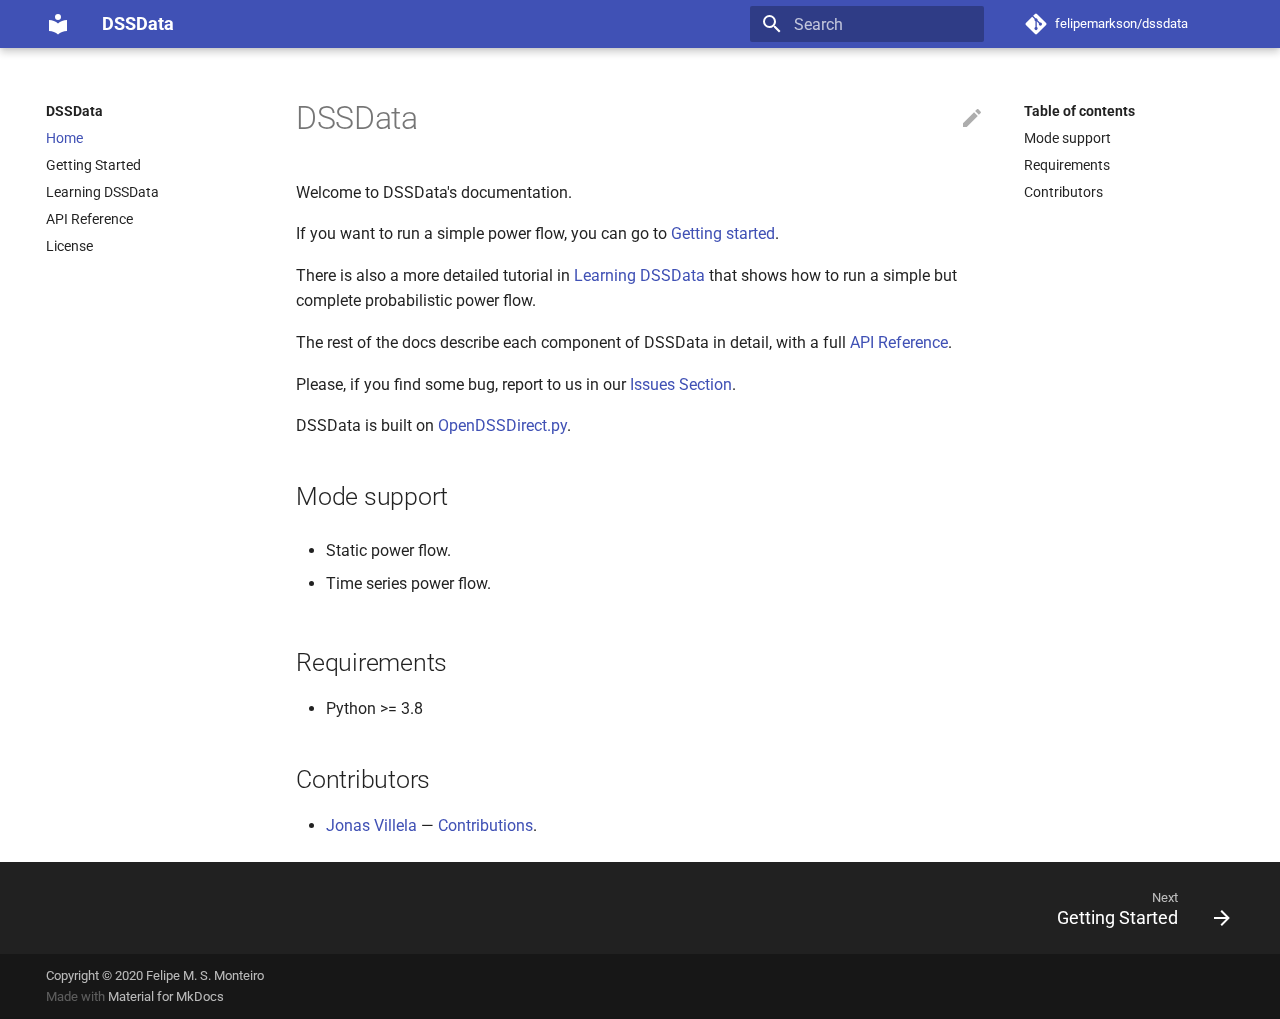
==== commit 8083b8b3: "Deployed c43a0ea with MkDocs version: 1.4.2" ====
--- a/index.html
+++ b/index.html
@@ -9,14 +9,13 @@
         <meta name="description" content="A python micro-framework for simulation and data analysis of electrical distribution systems modeled on OpenDSS">
       
       
-      
         <meta name="author" content="Felipe M. S. Monteiro">
       
       
         <link rel="canonical" href="https://felipemarkson.github.io/dssdata/">
       
-      <link rel="shortcut icon" href="assets/images/favicon.png">
-      <meta name="generator" content="mkdocs-1.1.2, mkdocs-material-6.2.8">
+      <link rel="icon" href="assets/images/favicon.png">
+      <meta name="generator" content="mkdocs-1.4.2, mkdocs-material-8.5.10">
     
     
       
@@ -24,30 +23,37 @@
       
     
     
-      <link rel="stylesheet" href="assets/stylesheets/main.cb6bc1d0.min.css">
-      
-        
-        <link rel="stylesheet" href="assets/stylesheets/palette.39b8e14a.min.css">
-        
-      
-    
-    
-    
-      
+      <link rel="stylesheet" href="assets/stylesheets/main.975780f9.min.css">
+      
+        
+        <link rel="stylesheet" href="assets/stylesheets/palette.2505c338.min.css">
+        
+      
+      
+
+    
+    
+    
+      
+        
         
         <link rel="preconnect" href="https://fonts.gstatic.com" crossorigin>
-        <link rel="stylesheet" href="https://fonts.googleapis.com/css?family=Roboto:300,400,400i,700%7CRoboto+Mono&display=fallback">
-        <style>body,input{font-family:"Roboto",-apple-system,BlinkMacSystemFont,Helvetica,Arial,sans-serif}code,kbd,pre{font-family:"Roboto Mono",SFMono-Regular,Consolas,Menlo,monospace}</style>
-      
-    
-    
+        <link rel="stylesheet" href="https://fonts.googleapis.com/css?family=Roboto:300,300i,400,400i,700,700i%7CRoboto+Mono:400,400i,700,700i&display=fallback">
+        <style>:root{--md-text-font:"Roboto";--md-code-font:"Roboto Mono"}</style>
+      
+    
+    
+      <link rel="stylesheet" href="assets/_mkdocstrings.css">
     
       <link rel="stylesheet" href="css/termynal.css">
     
       <link rel="stylesheet" href="css/custom.css">
     
-    
-      
+    <script>__md_scope=new URL(".",location),__md_hash=e=>[...e].reduce((e,_)=>(e<<5)-e+_.charCodeAt(0),0),__md_get=(e,_=localStorage,t=__md_scope)=>JSON.parse(_.getItem(t.pathname+"."+e)),__md_set=(e,_,t=localStorage,a=__md_scope)=>{try{t.setItem(a.pathname+"."+e,JSON.stringify(_))}catch(e){}}</script>
+    
+      
+
+    
     
     
   </head>
@@ -58,9 +64,9 @@
     
     
     
-    <body dir="ltr" data-md-color-scheme="" data-md-color-primary="none" data-md-color-accent="none">
-      
-  
+    <body dir="ltr" data-md-color-scheme="default" data-md-color-primary="None" data-md-color-accent="None">
+  
+    
     
     <input class="md-toggle" data-md-toggle="drawer" type="checkbox" id="__drawer" autocomplete="off">
     <input class="md-toggle" data-md-toggle="search" type="checkbox" id="__search" autocomplete="off">
@@ -77,27 +83,28 @@
       
     </div>
     
+    
       
 
 <header class="md-header" data-md-component="header">
-  <nav class="md-header-nav md-grid" aria-label="Header">
-    <a href="https://felipemarkson.github.io/dssdata/" title="DSSData" class="md-header-nav__button md-logo" aria-label="DSSData">
-      
-  
-  <svg xmlns="http://www.w3.org/2000/svg" viewBox="0 0 24 24"><path d="M12 8a3 3 0 003-3 3 3 0 00-3-3 3 3 0 00-3 3 3 3 0 003 3m0 3.54C9.64 9.35 6.5 8 3 8v11c3.5 0 6.64 1.35 9 3.54 2.36-2.19 5.5-3.54 9-3.54V8c-3.5 0-6.64 1.35-9 3.54z"/></svg>
+  <nav class="md-header__inner md-grid" aria-label="Header">
+    <a href="." title="DSSData" class="md-header__button md-logo" aria-label="DSSData" data-md-component="logo">
+      
+  
+  <svg xmlns="http://www.w3.org/2000/svg" viewBox="0 0 24 24"><path d="M12 8a3 3 0 0 0 3-3 3 3 0 0 0-3-3 3 3 0 0 0-3 3 3 3 0 0 0 3 3m0 3.54C9.64 9.35 6.5 8 3 8v11c3.5 0 6.64 1.35 9 3.54 2.36-2.19 5.5-3.54 9-3.54V8c-3.5 0-6.64 1.35-9 3.54Z"/></svg>
 
     </a>
-    <label class="md-header-nav__button md-icon" for="__drawer">
-      <svg xmlns="http://www.w3.org/2000/svg" viewBox="0 0 24 24"><path d="M3 6h18v2H3V6m0 5h18v2H3v-2m0 5h18v2H3v-2z"/></svg>
+    <label class="md-header__button md-icon" for="__drawer">
+      <svg xmlns="http://www.w3.org/2000/svg" viewBox="0 0 24 24"><path d="M3 6h18v2H3V6m0 5h18v2H3v-2m0 5h18v2H3v-2Z"/></svg>
     </label>
-    <div class="md-header-nav__title" data-md-component="header-title">
-      <div class="md-header-nav__ellipsis">
-        <div class="md-header-nav__topic">
+    <div class="md-header__title" data-md-component="header-title">
+      <div class="md-header__ellipsis">
+        <div class="md-header__topic">
           <span class="md-ellipsis">
             DSSData
           </span>
         </div>
-        <div class="md-header-nav__topic">
+        <div class="md-header__topic" data-md-component="header-topic">
           <span class="md-ellipsis">
             
               Home
@@ -107,22 +114,27 @@
       </div>
     </div>
     
-      <label class="md-header-nav__button md-icon" for="__search">
-        <svg xmlns="http://www.w3.org/2000/svg" viewBox="0 0 24 24"><path d="M9.5 3A6.5 6.5 0 0116 9.5c0 1.61-.59 3.09-1.56 4.23l.27.27h.79l5 5-1.5 1.5-5-5v-.79l-.27-.27A6.516 6.516 0 019.5 16 6.5 6.5 0 013 9.5 6.5 6.5 0 019.5 3m0 2C7 5 5 7 5 9.5S7 14 9.5 14 14 12 14 9.5 12 5 9.5 5z"/></svg>
+    
+    
+      <label class="md-header__button md-icon" for="__search">
+        <svg xmlns="http://www.w3.org/2000/svg" viewBox="0 0 24 24"><path d="M9.5 3A6.5 6.5 0 0 1 16 9.5c0 1.61-.59 3.09-1.56 4.23l.27.27h.79l5 5-1.5 1.5-5-5v-.79l-.27-.27A6.516 6.516 0 0 1 9.5 16 6.5 6.5 0 0 1 3 9.5 6.5 6.5 0 0 1 9.5 3m0 2C7 5 5 7 5 9.5S7 14 9.5 14 14 12 14 9.5 12 5 9.5 5Z"/></svg>
       </label>
-      
-<div class="md-search" data-md-component="search" role="dialog">
+      <div class="md-search" data-md-component="search" role="dialog">
   <label class="md-search__overlay" for="__search"></label>
   <div class="md-search__inner" role="search">
     <form class="md-search__form" name="search">
-      <input type="text" class="md-search__input" name="query" aria-label="Search" placeholder="Search" autocapitalize="off" autocorrect="off" autocomplete="off" spellcheck="false" data-md-component="search-query" data-md-state="active" required>
+      <input type="text" class="md-search__input" name="query" aria-label="Search" placeholder="Search" autocapitalize="off" autocorrect="off" autocomplete="off" spellcheck="false" data-md-component="search-query" required>
       <label class="md-search__icon md-icon" for="__search">
-        <svg xmlns="http://www.w3.org/2000/svg" viewBox="0 0 24 24"><path d="M9.5 3A6.5 6.5 0 0116 9.5c0 1.61-.59 3.09-1.56 4.23l.27.27h.79l5 5-1.5 1.5-5-5v-.79l-.27-.27A6.516 6.516 0 019.5 16 6.5 6.5 0 013 9.5 6.5 6.5 0 019.5 3m0 2C7 5 5 7 5 9.5S7 14 9.5 14 14 12 14 9.5 12 5 9.5 5z"/></svg>
-        <svg xmlns="http://www.w3.org/2000/svg" viewBox="0 0 24 24"><path d="M20 11v2H8l5.5 5.5-1.42 1.42L4.16 12l7.92-7.92L13.5 5.5 8 11h12z"/></svg>
+        <svg xmlns="http://www.w3.org/2000/svg" viewBox="0 0 24 24"><path d="M9.5 3A6.5 6.5 0 0 1 16 9.5c0 1.61-.59 3.09-1.56 4.23l.27.27h.79l5 5-1.5 1.5-5-5v-.79l-.27-.27A6.516 6.516 0 0 1 9.5 16 6.5 6.5 0 0 1 3 9.5 6.5 6.5 0 0 1 9.5 3m0 2C7 5 5 7 5 9.5S7 14 9.5 14 14 12 14 9.5 12 5 9.5 5Z"/></svg>
+        <svg xmlns="http://www.w3.org/2000/svg" viewBox="0 0 24 24"><path d="M20 11v2H8l5.5 5.5-1.42 1.42L4.16 12l7.92-7.92L13.5 5.5 8 11h12Z"/></svg>
       </label>
-      <button type="reset" class="md-search__icon md-icon" aria-label="Clear" data-md-component="search-reset" tabindex="-1">
-        <svg xmlns="http://www.w3.org/2000/svg" viewBox="0 0 24 24"><path d="M19 6.41L17.59 5 12 10.59 6.41 5 5 6.41 10.59 12 5 17.59 6.41 19 12 13.41 17.59 19 19 17.59 13.41 12 19 6.41z"/></svg>
-      </button>
+      <nav class="md-search__options" aria-label="Search">
+        
+        <button type="reset" class="md-search__icon md-icon" title="Clear" aria-label="Clear" tabindex="-1">
+          <svg xmlns="http://www.w3.org/2000/svg" viewBox="0 0 24 24"><path d="M19 6.41 17.59 5 12 10.59 6.41 5 5 6.41 10.59 12 5 17.59 6.41 19 12 13.41 17.59 19 19 17.59 13.41 12 19 6.41Z"/></svg>
+        </button>
+      </nav>
+      
     </form>
     <div class="md-search__output">
       <div class="md-search__scrollwrap" data-md-scrollfix>
@@ -138,12 +150,11 @@
 </div>
     
     
-      <div class="md-header-nav__source">
-        
-<a href="https://github.com/felipemarkson/dssdata/" title="Go to repository" class="md-source">
+      <div class="md-header__source">
+        <a href="https://github.com/felipemarkson/dssdata" title="Go to repository" class="md-source" data-md-component="source">
   <div class="md-source__icon md-icon">
     
-    <svg xmlns="http://www.w3.org/2000/svg" viewBox="0 0 448 512"><path d="M439.55 236.05L244 40.45a28.87 28.87 0 00-40.81 0l-40.66 40.63 51.52 51.52c27.06-9.14 52.68 16.77 43.39 43.68l49.66 49.66c34.23-11.8 61.18 31 35.47 56.69-26.49 26.49-70.21-2.87-56-37.34L240.22 199v121.85c25.3 12.54 22.26 41.85 9.08 55a34.34 34.34 0 01-48.55 0c-17.57-17.6-11.07-46.91 11.25-56v-123c-20.8-8.51-24.6-30.74-18.64-45L142.57 101 8.45 235.14a28.86 28.86 0 000 40.81l195.61 195.6a28.86 28.86 0 0040.8 0l194.69-194.69a28.86 28.86 0 000-40.81z"/></svg>
+    <svg xmlns="http://www.w3.org/2000/svg" viewBox="0 0 448 512"><!--! Font Awesome Free 6.2.1 by @fontawesome - https://fontawesome.com License - https://fontawesome.com/license/free (Icons: CC BY 4.0, Fonts: SIL OFL 1.1, Code: MIT License) Copyright 2022 Fonticons, Inc.--><path d="M439.55 236.05 244 40.45a28.87 28.87 0 0 0-40.81 0l-40.66 40.63 51.52 51.52c27.06-9.14 52.68 16.77 43.39 43.68l49.66 49.66c34.23-11.8 61.18 31 35.47 56.69-26.49 26.49-70.21-2.87-56-37.34L240.22 199v121.85c25.3 12.54 22.26 41.85 9.08 55a34.34 34.34 0 0 1-48.55 0c-17.57-17.6-11.07-46.91 11.25-56v-123c-20.8-8.51-24.6-30.74-18.64-45L142.57 101 8.45 235.14a28.86 28.86 0 0 0 0 40.81l195.61 195.6a28.86 28.86 0 0 0 40.8 0l194.69-194.69a28.86 28.86 0 0 0 0-40.81z"/></svg>
   </div>
   <div class="md-source__repository">
     felipemarkson/dssdata
@@ -152,11 +163,14 @@
       </div>
     
   </nav>
+  
 </header>
     
     <div class="md-container" data-md-component="container">
       
       
+        
+          
         
       
       <main class="md-main" data-md-component="main">
@@ -164,31 +178,28 @@
           
             
               
-              <div class="md-sidebar md-sidebar--primary" data-md-component="navigation" >
+              <div class="md-sidebar md-sidebar--primary" data-md-component="sidebar" data-md-type="navigation" >
                 <div class="md-sidebar__scrollwrap">
                   <div class="md-sidebar__inner">
                     
 
 
-
-
 <nav class="md-nav md-nav--primary" aria-label="Navigation" data-md-level="0">
   <label class="md-nav__title" for="__drawer">
-    <a href="https://felipemarkson.github.io/dssdata/" title="DSSData" class="md-nav__button md-logo" aria-label="DSSData">
-      
-  
-  <svg xmlns="http://www.w3.org/2000/svg" viewBox="0 0 24 24"><path d="M12 8a3 3 0 003-3 3 3 0 00-3-3 3 3 0 00-3 3 3 3 0 003 3m0 3.54C9.64 9.35 6.5 8 3 8v11c3.5 0 6.64 1.35 9 3.54 2.36-2.19 5.5-3.54 9-3.54V8c-3.5 0-6.64 1.35-9 3.54z"/></svg>
+    <a href="." title="DSSData" class="md-nav__button md-logo" aria-label="DSSData" data-md-component="logo">
+      
+  
+  <svg xmlns="http://www.w3.org/2000/svg" viewBox="0 0 24 24"><path d="M12 8a3 3 0 0 0 3-3 3 3 0 0 0-3-3 3 3 0 0 0-3 3 3 3 0 0 0 3 3m0 3.54C9.64 9.35 6.5 8 3 8v11c3.5 0 6.64 1.35 9 3.54 2.36-2.19 5.5-3.54 9-3.54V8c-3.5 0-6.64 1.35-9 3.54Z"/></svg>
 
     </a>
     DSSData
   </label>
   
     <div class="md-nav__source">
-      
-<a href="https://github.com/felipemarkson/dssdata/" title="Go to repository" class="md-source">
+      <a href="https://github.com/felipemarkson/dssdata" title="Go to repository" class="md-source" data-md-component="source">
   <div class="md-source__icon md-icon">
     
-    <svg xmlns="http://www.w3.org/2000/svg" viewBox="0 0 448 512"><path d="M439.55 236.05L244 40.45a28.87 28.87 0 00-40.81 0l-40.66 40.63 51.52 51.52c27.06-9.14 52.68 16.77 43.39 43.68l49.66 49.66c34.23-11.8 61.18 31 35.47 56.69-26.49 26.49-70.21-2.87-56-37.34L240.22 199v121.85c25.3 12.54 22.26 41.85 9.08 55a34.34 34.34 0 01-48.55 0c-17.57-17.6-11.07-46.91 11.25-56v-123c-20.8-8.51-24.6-30.74-18.64-45L142.57 101 8.45 235.14a28.86 28.86 0 000 40.81l195.61 195.6a28.86 28.86 0 0040.8 0l194.69-194.69a28.86 28.86 0 000-40.81z"/></svg>
+    <svg xmlns="http://www.w3.org/2000/svg" viewBox="0 0 448 512"><!--! Font Awesome Free 6.2.1 by @fontawesome - https://fontawesome.com License - https://fontawesome.com/license/free (Icons: CC BY 4.0, Fonts: SIL OFL 1.1, Code: MIT License) Copyright 2022 Fonticons, Inc.--><path d="M439.55 236.05 244 40.45a28.87 28.87 0 0 0-40.81 0l-40.66 40.63 51.52 51.52c27.06-9.14 52.68 16.77 43.39 43.68l49.66 49.66c34.23-11.8 61.18 31 35.47 56.69-26.49 26.49-70.21-2.87-56-37.34L240.22 199v121.85c25.3 12.54 22.26 41.85 9.08 55a34.34 34.34 0 0 1-48.55 0c-17.57-17.6-11.07-46.91 11.25-56v-123c-20.8-8.51-24.6-30.74-18.64-45L142.57 101 8.45 235.14a28.86 28.86 0 0 0 0 40.81l195.61 195.6a28.86 28.86 0 0 0 40.8 0l194.69-194.69a28.86 28.86 0 0 0 0-40.81z"/></svg>
   </div>
   <div class="md-source__repository">
     felipemarkson/dssdata
@@ -211,6 +222,7 @@
       
       <input class="md-nav__toggle md-toggle" data-md-toggle="toc" type="checkbox" id="__toc">
       
+      
         
       
       
@@ -224,7 +236,9 @@
       </a>
       
         
+
 <nav class="md-nav md-nav--secondary" aria-label="Table of contents">
+  
   
   
     
@@ -234,7 +248,7 @@
       <span class="md-nav__icon md-icon"></span>
       Table of contents
     </label>
-    <ul class="md-nav__list" data-md-scrollfix>
+    <ul class="md-nav__list" data-md-component="toc" data-md-scrollfix>
       
         <li class="md-nav__item">
   <a href="#mode-support" class="md-nav__link">
@@ -333,11 +347,13 @@
             
             
               
-              <div class="md-sidebar md-sidebar--secondary" data-md-component="toc" >
+              <div class="md-sidebar md-sidebar--secondary" data-md-component="sidebar" data-md-type="toc" >
                 <div class="md-sidebar__scrollwrap">
                   <div class="md-sidebar__inner">
                     
+
 <nav class="md-nav md-nav--secondary" aria-label="Table of contents">
+  
   
   
     
@@ -347,7 +363,7 @@
       <span class="md-nav__icon md-icon"></span>
       Table of contents
     </label>
-    <ul class="md-nav__list" data-md-scrollfix>
+    <ul class="md-nav__list" data-md-component="toc" data-md-scrollfix>
       
         <li class="md-nav__item">
   <a href="#mode-support" class="md-nav__link">
@@ -378,16 +394,19 @@
               </div>
             
           
-          <div class="md-content">
-            <article class="md-content__inner md-typeset">
-              
+          
+            <div class="md-content" data-md-component="content">
+              <article class="md-content__inner md-typeset">
                 
-                  <a href="https://github.com/felipemarkson/dssdata/edit/master/docs/index.md" title="Edit this page" class="md-content__button md-icon">
-                    <svg xmlns="http://www.w3.org/2000/svg" viewBox="0 0 24 24"><path d="M20.71 7.04c.39-.39.39-1.04 0-1.41l-2.34-2.34c-.37-.39-1.02-.39-1.41 0l-1.84 1.83 3.75 3.75M3 17.25V21h3.75L17.81 9.93l-3.75-3.75L3 17.25z"/></svg>
-                  </a>
-                
-                
-                <h1 id="dssdata">DSSData</h1>
+                  
+
+  <a href="https://github.com/felipemarkson/dssdata/edit/master/docs/index.md" title="Edit this page" class="md-content__button md-icon">
+    
+    <svg xmlns="http://www.w3.org/2000/svg" viewBox="0 0 24 24"><path d="M20.71 7.04c.39-.39.39-1.04 0-1.41l-2.34-2.34c-.37-.39-1.02-.39-1.41 0l-1.84 1.83 3.75 3.75M3 17.25V21h3.75L17.81 9.93l-3.75-3.75L3 17.25Z"/></svg>
+  </a>
+
+
+<h1 id="dssdata">DSSData</h1>
 <p>Welcome to DSSData's documentation. </p>
 <p>If you want to run a simple power flow, you can go to <a href="https://felipemarkson.github.io/dssdata/gettingstart/">Getting started</a>. </p>
 <p>There is also a more detailed tutorial in <a href="https://felipemarkson.github.io/dssdata/tutorial/">Learning DSSData</a> that shows how to run a simple but complete probabilistic power flow. </p>
@@ -405,83 +424,82 @@
 </ul>
 <h2 id="requirements">Requirements</h2>
 <ul>
-<li>Python &gt;= 3.7</li>
+<li>Python &gt;= 3.8</li>
 </ul>
 <h2 id="contributors">Contributors</h2>
 <ul>
 <li><a href="https://github.com/JonasVil">Jonas Villela</a> — <a href="https://github.com/felipemarkson/power-flow-analysis/commits?author=JonasVil">Contributions</a>.</li>
 </ul>
+
+
+
+
+
                 
-              
-              
-                
-
-
-              
-            </article>
+              </article>
+            </div>
+          
+          
+        </div>
+        
+      </main>
+      
+        <footer class="md-footer">
+  
+    
+    <nav class="md-footer__inner md-grid" aria-label="Footer" >
+      
+      
+        
+        <a href="gettingstart/" class="md-footer__link md-footer__link--next" aria-label="Next: Getting Started" rel="next">
+          <div class="md-footer__title">
+            <div class="md-ellipsis">
+              <span class="md-footer__direction">
+                Next
+              </span>
+              Getting Started
+            </div>
           </div>
-        </div>
-      </main>
-      
-        
-<footer class="md-footer">
-  
-    <div class="md-footer-nav">
-      <nav class="md-footer-nav__inner md-grid" aria-label="Footer">
-        
-        
-          <a href="gettingstart/" class="md-footer-nav__link md-footer-nav__link--next" rel="next">
-            <div class="md-footer-nav__title">
-              <div class="md-ellipsis">
-                <span class="md-footer-nav__direction">
-                  Next
-                </span>
-                Getting Started
-              </div>
-            </div>
-            <div class="md-footer-nav__button md-icon">
-              <svg xmlns="http://www.w3.org/2000/svg" viewBox="0 0 24 24"><path d="M4 11v2h12l-5.5 5.5 1.42 1.42L19.84 12l-7.92-7.92L10.5 5.5 16 11H4z"/></svg>
-            </div>
-          </a>
-        
-      </nav>
-    </div>
+          <div class="md-footer__button md-icon">
+            <svg xmlns="http://www.w3.org/2000/svg" viewBox="0 0 24 24"><path d="M4 11v2h12l-5.5 5.5 1.42 1.42L19.84 12l-7.92-7.92L10.5 5.5 16 11H4Z"/></svg>
+          </div>
+        </a>
+      
+    </nav>
   
   <div class="md-footer-meta md-typeset">
     <div class="md-footer-meta__inner md-grid">
-      <div class="md-footer-copyright">
-        
-          <div class="md-footer-copyright__highlight">
-            Copyright &copy; 2020 Felipe M. S. Monteiro
-          </div>
-        
-        Made with
-        <a href="https://squidfunk.github.io/mkdocs-material/" target="_blank" rel="noopener">
-          Material for MkDocs
-        </a>
-      </div>
+      <div class="md-copyright">
+  
+    <div class="md-copyright__highlight">
+      Copyright &copy; 2020 Felipe M. S. Monteiro
+    </div>
+  
+  
+    Made with
+    <a href="https://squidfunk.github.io/mkdocs-material/" target="_blank" rel="noopener">
+      Material for MkDocs
+    </a>
+  
+</div>
       
     </div>
   </div>
 </footer>
       
     </div>
-    
-      <script src="assets/javascripts/vendor.18f0862e.min.js"></script>
-      <script src="assets/javascripts/bundle.994580cf.min.js"></script><script id="__lang" type="application/json">{"clipboard.copy": "Copy to clipboard", "clipboard.copied": "Copied to clipboard", "search.config.lang": "en", "search.config.pipeline": "trimmer, stopWordFilter", "search.config.separator": "[\\s\\-]+", "search.placeholder": "Search", "search.result.placeholder": "Type to start searching", "search.result.none": "No matching documents", "search.result.one": "1 matching document", "search.result.other": "# matching documents", "search.result.more.one": "1 more on this page", "search.result.more.other": "# more on this page", "search.result.term.missing": "Missing"}</script>
-      
-      <script>
-        app = initialize({
-          base: ".",
-          features: ['instant'],
-          search: Object.assign({
-            worker: "assets/javascripts/worker/search.9c0e82ba.min.js"
-          }, typeof search !== "undefined" && search)
-        })
-      </script>
+    <div class="md-dialog" data-md-component="dialog">
+      <div class="md-dialog__inner md-typeset"></div>
+    </div>
+    
+    <script id="__config" type="application/json">{"base": ".", "features": ["navigation.instant"], "search": "assets/javascripts/workers/search.16e2a7d4.min.js", "translations": {"clipboard.copied": "Copied to clipboard", "clipboard.copy": "Copy to clipboard", "search.config.lang": "en", "search.config.pipeline": "trimmer, stopWordFilter", "search.config.separator": "[\\s\\-]+", "search.placeholder": "Search", "search.result.more.one": "1 more on this page", "search.result.more.other": "# more on this page", "search.result.none": "No matching documents", "search.result.one": "1 matching document", "search.result.other": "# matching documents", "search.result.placeholder": "Type to start searching", "search.result.term.missing": "Missing", "select.version.title": "Select version"}}</script>
+    
+    
+      <script src="assets/javascripts/bundle.5a2dcb6a.min.js"></script>
       
         <script src="js/termynal.js"></script>
       
+    
     
   </body>
 </html>--- a/assets/stylesheets/main.975780f9.min.css
+++ b/assets/stylesheets/main.975780f9.min.css
@@ -0,0 +1 @@
+@charset "UTF-8";html{-webkit-text-size-adjust:none;-moz-text-size-adjust:none;text-size-adjust:none;box-sizing:border-box}*,:after,:before{box-sizing:inherit}@media (prefers-reduced-motion){*,:after,:before{transition:none!important}}body{margin:0}a,button,input,label{-webkit-tap-highlight-color:transparent}a{color:inherit;text-decoration:none}hr{border:0;box-sizing:initial;display:block;height:.05rem;overflow:visible;padding:0}small{font-size:80%}sub,sup{line-height:1em}img{border-style:none}table{border-collapse:initial;border-spacing:0}td,th{font-weight:400;vertical-align:top}button{background:#0000;border:0;font-family:inherit;font-size:inherit;margin:0;padding:0}input{border:0;outline:none}:root{--md-primary-fg-color:#4051b5;--md-primary-fg-color--light:#5d6cc0;--md-primary-fg-color--dark:#303fa1;--md-primary-bg-color:#fff;--md-primary-bg-color--light:#ffffffb3;--md-accent-fg-color:#526cfe;--md-accent-fg-color--transparent:#526cfe1a;--md-accent-bg-color:#fff;--md-accent-bg-color--light:#ffffffb3}:root,[data-md-color-scheme=default]{--md-default-fg-color:#000000de;--md-default-fg-color--light:#0000008a;--md-default-fg-color--lighter:#00000052;--md-default-fg-color--lightest:#00000012;--md-default-bg-color:#fff;--md-default-bg-color--light:#ffffffb3;--md-default-bg-color--lighter:#ffffff4d;--md-default-bg-color--lightest:#ffffff1f;--md-code-fg-color:#36464e;--md-code-bg-color:#f5f5f5;--md-code-hl-color:#ffff0080;--md-code-hl-number-color:#d52a2a;--md-code-hl-special-color:#db1457;--md-code-hl-function-color:#a846b9;--md-code-hl-constant-color:#6e59d9;--md-code-hl-keyword-color:#3f6ec6;--md-code-hl-string-color:#1c7d4d;--md-code-hl-name-color:var(--md-code-fg-color);--md-code-hl-operator-color:var(--md-default-fg-color--light);--md-code-hl-punctuation-color:var(--md-default-fg-color--light);--md-code-hl-comment-color:var(--md-default-fg-color--light);--md-code-hl-generic-color:var(--md-default-fg-color--light);--md-code-hl-variable-color:var(--md-default-fg-color--light);--md-typeset-color:var(--md-default-fg-color);--md-typeset-a-color:var(--md-primary-fg-color);--md-typeset-mark-color:#ffff0080;--md-typeset-del-color:#f5503d26;--md-typeset-ins-color:#0bd57026;--md-typeset-kbd-color:#fafafa;--md-typeset-kbd-accent-color:#fff;--md-typeset-kbd-border-color:#b8b8b8;--md-typeset-table-color:#0000001f;--md-admonition-fg-color:var(--md-default-fg-color);--md-admonition-bg-color:var(--md-default-bg-color);--md-footer-fg-color:#fff;--md-footer-fg-color--light:#ffffffb3;--md-footer-fg-color--lighter:#ffffff4d;--md-footer-bg-color:#000000de;--md-footer-bg-color--dark:#00000052;--md-shadow-z1:0 0.2rem 0.5rem #0000000d,0 0 0.05rem #0000001a;--md-shadow-z2:0 0.2rem 0.5rem #0000001a,0 0 0.05rem #00000040;--md-shadow-z3:0 0.2rem 0.5rem #0003,0 0 0.05rem #00000059}.md-icon svg{fill:currentcolor;display:block;height:1.2rem;width:1.2rem}body{-webkit-font-smoothing:antialiased;-moz-osx-font-smoothing:grayscale;--md-text-font-family:var(--md-text-font,_),-apple-system,BlinkMacSystemFont,Helvetica,Arial,sans-serif;--md-code-font-family:var(--md-code-font,_),SFMono-Regular,Consolas,Menlo,monospace}body,input{font-feature-settings:"kern","liga";font-family:var(--md-text-font-family)}body,code,input,kbd,pre{color:var(--md-typeset-color)}code,kbd,pre{font-feature-settings:"kern";font-family:var(--md-code-font-family)}:root{--md-typeset-table-sort-icon:url('data:image/svg+xml;charset=utf-8,<svg xmlns="http://www.w3.org/2000/svg" viewBox="0 0 24 24"><path d="m18 21-4-4h3V7h-3l4-4 4 4h-3v10h3M2 19v-2h10v2M2 13v-2h7v2M2 7V5h4v2H2Z"/></svg>');--md-typeset-table-sort-icon--asc:url('data:image/svg+xml;charset=utf-8,<svg xmlns="http://www.w3.org/2000/svg" viewBox="0 0 24 24"><path d="M19 17h3l-4 4-4-4h3V3h2M2 17h10v2H2M6 5v2H2V5m0 6h7v2H2v-2Z"/></svg>');--md-typeset-table-sort-icon--desc:url('data:image/svg+xml;charset=utf-8,<svg xmlns="http://www.w3.org/2000/svg" viewBox="0 0 24 24"><path d="M19 7h3l-4-4-4 4h3v14h2M2 17h10v2H2M6 5v2H2V5m0 6h7v2H2v-2Z"/></svg>')}.md-typeset{-webkit-print-color-adjust:exact;color-adjust:exact;font-size:.8rem;line-height:1.6}@media print{.md-typeset{font-size:.68rem}}.md-typeset blockquote,.md-typeset dl,.md-typeset figure,.md-typeset ol,.md-typeset pre,.md-typeset ul{margin-bottom:1em;margin-top:1em}.md-typeset h1{color:var(--md-default-fg-color--light);font-size:2em;line-height:1.3;margin:0 0 1.25em}.md-typeset h1,.md-typeset h2{font-weight:300;letter-spacing:-.01em}.md-typeset h2{font-size:1.5625em;line-height:1.4;margin:1.6em 0 .64em}.md-typeset h3{font-size:1.25em;font-weight:400;letter-spacing:-.01em;line-height:1.5;margin:1.6em 0 .8em}.md-typeset h2+h3{margin-top:.8em}.md-typeset h4{font-weight:700;letter-spacing:-.01em;margin:1em 0}.md-typeset h5,.md-typeset h6{color:var(--md-default-fg-color--light);font-size:.8em;font-weight:700;letter-spacing:-.01em;margin:1.25em 0}.md-typeset h5{text-transform:uppercase}.md-typeset hr{border-bottom:.05rem solid var(--md-default-fg-color--lightest);display:flow-root;margin:1.5em 0}.md-typeset a{color:var(--md-typeset-a-color);word-break:break-word}.md-typeset a,.md-typeset a:before{transition:color 125ms}.md-typeset a:focus,.md-typeset a:hover{color:var(--md-accent-fg-color)}.md-typeset a:focus code,.md-typeset a:hover code{background-color:var(--md-accent-fg-color--transparent)}.md-typeset a code{color:currentcolor;transition:background-color 125ms}.md-typeset a.focus-visible{outline-color:var(--md-accent-fg-color);outline-offset:.2rem}.md-typeset code,.md-typeset kbd,.md-typeset pre{color:var(--md-code-fg-color);direction:ltr;font-variant-ligatures:none}@media print{.md-typeset code,.md-typeset kbd,.md-typeset pre{white-space:pre-wrap}}.md-typeset code{background-color:var(--md-code-bg-color);border-radius:.1rem;-webkit-box-decoration-break:clone;box-decoration-break:clone;font-size:.85em;padding:0 .2941176471em;word-break:break-word}.md-typeset code:not(.focus-visible){-webkit-tap-highlight-color:transparent;outline:none}.md-typeset pre{display:flow-root;line-height:1.4;position:relative}.md-typeset pre>code{-webkit-box-decoration-break:slice;box-decoration-break:slice;box-shadow:none;display:block;margin:0;outline-color:var(--md-accent-fg-color);overflow:auto;padding:.7720588235em 1.1764705882em;scrollbar-color:var(--md-default-fg-color--lighter) #0000;scrollbar-width:thin;touch-action:auto;word-break:normal}.md-typeset pre>code:hover{scrollbar-color:var(--md-accent-fg-color) #0000}.md-typeset pre>code::-webkit-scrollbar{height:.2rem;width:.2rem}.md-typeset pre>code::-webkit-scrollbar-thumb{background-color:var(--md-default-fg-color--lighter)}.md-typeset pre>code::-webkit-scrollbar-thumb:hover{background-color:var(--md-accent-fg-color)}.md-typeset kbd{background-color:var(--md-typeset-kbd-color);border-radius:.1rem;box-shadow:0 .1rem 0 .05rem var(--md-typeset-kbd-border-color),0 .1rem 0 var(--md-typeset-kbd-border-color),0 -.1rem .2rem var(--md-typeset-kbd-accent-color) inset;color:var(--md-default-fg-color);display:inline-block;font-size:.75em;padding:0 .6666666667em;vertical-align:text-top;word-break:break-word}.md-typeset mark{background-color:var(--md-typeset-mark-color);-webkit-box-decoration-break:clone;box-decoration-break:clone;color:inherit;word-break:break-word}.md-typeset abbr{border-bottom:.05rem dotted var(--md-default-fg-color--light);cursor:help;text-decoration:none}@media (hover:none){.md-typeset abbr{position:relative}.md-typeset abbr[title]:-webkit-any(:focus,:hover):after{background-color:var(--md-default-fg-color);border-radius:.1rem;box-shadow:var(--md-shadow-z3);color:var(--md-default-bg-color);content:attr(title);display:inline-block;font-size:.7rem;margin-top:2em;max-width:80%;min-width:-webkit-max-content;min-width:max-content;padding:.2rem .3rem;position:absolute;width:auto}.md-typeset abbr[title]:-moz-any(:focus,:hover):after{background-color:var(--md-default-fg-color);border-radius:.1rem;box-shadow:var(--md-shadow-z3);color:var(--md-default-bg-color);content:attr(title);display:inline-block;font-size:.7rem;margin-top:2em;max-width:80%;min-width:-moz-max-content;min-width:max-content;padding:.2rem .3rem;position:absolute;width:auto}[dir=ltr] .md-typeset abbr[title]:-webkit-any(:focus,:hover):after{left:0}[dir=ltr] .md-typeset abbr[title]:-moz-any(:focus,:hover):after{left:0}[dir=ltr] .md-typeset abbr[title]:is(:focus,:hover):after{left:0}[dir=rtl] .md-typeset abbr[title]:-webkit-any(:focus,:hover):after{right:0}[dir=rtl] .md-typeset abbr[title]:-moz-any(:focus,:hover):after{right:0}[dir=rtl] .md-typeset abbr[title]:is(:focus,:hover):after{right:0}.md-typeset abbr[title]:is(:focus,:hover):after{background-color:var(--md-default-fg-color);border-radius:.1rem;box-shadow:var(--md-shadow-z3);color:var(--md-default-bg-color);content:attr(title);display:inline-block;font-size:.7rem;margin-top:2em;max-width:80%;min-width:-webkit-max-content;min-width:-moz-max-content;min-width:max-content;padding:.2rem .3rem;position:absolute;width:auto}}.md-typeset small{opacity:.75}[dir=ltr] .md-typeset sub,[dir=ltr] .md-typeset sup{margin-left:.078125em}[dir=rtl] .md-typeset sub,[dir=rtl] .md-typeset sup{margin-right:.078125em}[dir=ltr] .md-typeset blockquote{padding-left:.6rem}[dir=rtl] .md-typeset blockquote{padding-right:.6rem}[dir=ltr] .md-typeset blockquote{border-left:.2rem solid var(--md-default-fg-color--lighter)}[dir=rtl] .md-typeset blockquote{border-right:.2rem solid var(--md-default-fg-color--lighter)}.md-typeset blockquote{color:var(--md-default-fg-color--light);margin-left:0;margin-right:0}.md-typeset ul{list-style-type:disc}[dir=ltr] .md-typeset ol,[dir=ltr] .md-typeset ul{margin-left:.625em}[dir=rtl] .md-typeset ol,[dir=rtl] .md-typeset ul{margin-right:.625em}.md-typeset ol,.md-typeset ul{padding:0}.md-typeset ol:not([hidden]),.md-typeset ul:not([hidden]){display:flow-root}.md-typeset ol ol,.md-typeset ul ol{list-style-type:lower-alpha}.md-typeset ol ol ol,.md-typeset ul ol ol{list-style-type:lower-roman}[dir=ltr] .md-typeset ol li,[dir=ltr] .md-typeset ul li{margin-left:1.25em}[dir=rtl] .md-typeset ol li,[dir=rtl] .md-typeset ul li{margin-right:1.25em}.md-typeset ol li,.md-typeset ul li{margin-bottom:.5em}.md-typeset ol li blockquote,.md-typeset ol li p,.md-typeset ul li blockquote,.md-typeset ul li p{margin:.5em 0}.md-typeset ol li:last-child,.md-typeset ul li:last-child{margin-bottom:0}.md-typeset ol li :-webkit-any(ul,ol),.md-typeset ul li :-webkit-any(ul,ol){margin-bottom:.5em;margin-top:.5em}.md-typeset ol li :-moz-any(ul,ol),.md-typeset ul li :-moz-any(ul,ol){margin-bottom:.5em;margin-top:.5em}[dir=ltr] .md-typeset ol li :-webkit-any(ul,ol),[dir=ltr] .md-typeset ul li :-webkit-any(ul,ol){margin-left:.625em}[dir=ltr] .md-typeset ol li :-moz-any(ul,ol),[dir=ltr] .md-typeset ul li :-moz-any(ul,ol){margin-left:.625em}[dir=ltr] .md-typeset ol li :is(ul,ol),[dir=ltr] .md-typeset ul li :is(ul,ol){margin-left:.625em}[dir=rtl] .md-typeset ol li :-webkit-any(ul,ol),[dir=rtl] .md-typeset ul li :-webkit-any(ul,ol){margin-right:.625em}[dir=rtl] .md-typeset ol li :-moz-any(ul,ol),[dir=rtl] .md-typeset ul li :-moz-any(ul,ol){margin-right:.625em}[dir=rtl] .md-typeset ol li :is(ul,ol),[dir=rtl] .md-typeset ul li :is(ul,ol){margin-right:.625em}.md-typeset ol li :is(ul,ol),.md-typeset ul li :is(ul,ol){margin-bottom:.5em;margin-top:.5em}[dir=ltr] .md-typeset dd{margin-left:1.875em}[dir=rtl] .md-typeset dd{margin-right:1.875em}.md-typeset dd{margin-bottom:1.5em;margin-top:1em}.md-typeset img,.md-typeset svg,.md-typeset video{height:auto;max-width:100%}.md-typeset img[align=left]{margin:1em 1em 1em 0}.md-typeset img[align=right]{margin:1em 0 1em 1em}.md-typeset img[align]:only-child{margin-top:0}.md-typeset img[src$="#gh-dark-mode-only"],.md-typeset img[src$="#only-dark"]{display:none}.md-typeset figure{display:flow-root;margin:1em auto;max-width:100%;text-align:center;width:-webkit-fit-content;width:-moz-fit-content;width:fit-content}.md-typeset figure img{display:block}.md-typeset figcaption{font-style:italic;margin:1em auto;max-width:24rem}.md-typeset iframe{max-width:100%}.md-typeset table:not([class]){background-color:var(--md-default-bg-color);border:.05rem solid var(--md-typeset-table-color);border-radius:.1rem;display:inline-block;font-size:.64rem;max-width:100%;overflow:auto;touch-action:auto}@media print{.md-typeset table:not([class]){display:table}}.md-typeset table:not([class])+*{margin-top:1.5em}.md-typeset table:not([class]) :-webkit-any(th,td)>:first-child{margin-top:0}.md-typeset table:not([class]) :-moz-any(th,td)>:first-child{margin-top:0}.md-typeset table:not([class]) :is(th,td)>:first-child{margin-top:0}.md-typeset table:not([class]) :-webkit-any(th,td)>:last-child{margin-bottom:0}.md-typeset table:not([class]) :-moz-any(th,td)>:last-child{margin-bottom:0}.md-typeset table:not([class]) :is(th,td)>:last-child{margin-bottom:0}.md-typeset table:not([class]) :-webkit-any(th,td):not([align]){text-align:left}.md-typeset table:not([class]) :-moz-any(th,td):not([align]){text-align:left}.md-typeset table:not([class]) :is(th,td):not([align]){text-align:left}[dir=rtl] .md-typeset table:not([class]) :-webkit-any(th,td):not([align]){text-align:right}[dir=rtl] .md-typeset table:not([class]) :-moz-any(th,td):not([align]){text-align:right}[dir=rtl] .md-typeset table:not([class]) :is(th,td):not([align]){text-align:right}.md-typeset table:not([class]) th{font-weight:700;min-width:5rem;padding:.9375em 1.25em;vertical-align:top}.md-typeset table:not([class]) td{border-top:.05rem solid var(--md-typeset-table-color);padding:.9375em 1.25em;vertical-align:top}.md-typeset table:not([class]) tbody tr{transition:background-color 125ms}.md-typeset table:not([class]) tbody tr:hover{background-color:rgba(0,0,0,.035);box-shadow:0 .05rem 0 var(--md-default-bg-color) inset}.md-typeset table:not([class]) a{word-break:normal}.md-typeset table th[role=columnheader]{cursor:pointer}[dir=ltr] .md-typeset table th[role=columnheader]:after{margin-left:.5em}[dir=rtl] .md-typeset table th[role=columnheader]:after{margin-right:.5em}.md-typeset table th[role=columnheader]:after{content:"";display:inline-block;height:1.2em;-webkit-mask-image:var(--md-typeset-table-sort-icon);mask-image:var(--md-typeset-table-sort-icon);-webkit-mask-repeat:no-repeat;mask-repeat:no-repeat;-webkit-mask-size:contain;mask-size:contain;transition:background-color 125ms;vertical-align:text-bottom;width:1.2em}.md-typeset table th[role=columnheader]:hover:after{background-color:var(--md-default-fg-color--lighter)}.md-typeset table th[role=columnheader][aria-sort=ascending]:after{background-color:var(--md-default-fg-color--light);-webkit-mask-image:var(--md-typeset-table-sort-icon--asc);mask-image:var(--md-typeset-table-sort-icon--asc)}.md-typeset table th[role=columnheader][aria-sort=descending]:after{background-color:var(--md-default-fg-color--light);-webkit-mask-image:var(--md-typeset-table-sort-icon--desc);mask-image:var(--md-typeset-table-sort-icon--desc)}.md-typeset__scrollwrap{margin:1em -.8rem;overflow-x:auto;touch-action:auto}.md-typeset__table{display:inline-block;margin-bottom:.5em;padding:0 .8rem}@media print{.md-typeset__table{display:block}}html .md-typeset__table table{display:table;margin:0;overflow:hidden;width:100%}@media screen and (max-width:44.9375em){.md-content__inner>pre{margin:1em -.8rem}.md-content__inner>pre code{border-radius:0}}.md-banner{background-color:var(--md-footer-bg-color);color:var(--md-footer-fg-color);overflow:auto}@media print{.md-banner{display:none}}.md-banner--warning{background:var(--md-typeset-mark-color);color:var(--md-default-fg-color)}.md-banner__inner{font-size:.7rem;margin:.6rem auto;padding:0 .8rem}[dir=ltr] .md-banner__button{float:right}[dir=rtl] .md-banner__button{float:left}.md-banner__button{color:inherit;cursor:pointer;transition:opacity .25s}.md-banner__button:hover{opacity:.7}html{font-size:125%;height:100%;overflow-x:hidden}@media screen and (min-width:100em){html{font-size:137.5%}}@media screen and (min-width:125em){html{font-size:150%}}body{background-color:var(--md-default-bg-color);display:flex;flex-direction:column;font-size:.5rem;min-height:100%;position:relative;width:100%}@media print{body{display:block}}@media screen and (max-width:59.9375em){body[data-md-scrolllock]{position:fixed}}.md-grid{margin-left:auto;margin-right:auto;max-width:61rem}.md-container{display:flex;flex-direction:column;flex-grow:1}@media print{.md-container{display:block}}.md-main{flex-grow:1}.md-main__inner{display:flex;height:100%;margin-top:1.5rem}.md-ellipsis{overflow:hidden;text-overflow:ellipsis;white-space:nowrap}.md-toggle{display:none}.md-option{height:0;opacity:0;position:absolute;width:0}.md-option:checked+label:not([hidden]){display:block}.md-option.focus-visible+label{outline-color:var(--md-accent-fg-color);outline-style:auto}.md-skip{background-color:var(--md-default-fg-color);border-radius:.1rem;color:var(--md-default-bg-color);font-size:.64rem;margin:.5rem;opacity:0;outline-color:var(--md-accent-fg-color);padding:.3rem .5rem;position:fixed;transform:translateY(.4rem);z-index:-1}.md-skip:focus{opacity:1;transform:translateY(0);transition:transform .25s cubic-bezier(.4,0,.2,1),opacity 175ms 75ms;z-index:10}@page{margin:25mm}:root{--md-clipboard-icon:url('data:image/svg+xml;charset=utf-8,<svg xmlns="http://www.w3.org/2000/svg" viewBox="0 0 24 24"><path d="M19 21H8V7h11m0-2H8a2 2 0 0 0-2 2v14a2 2 0 0 0 2 2h11a2 2 0 0 0 2-2V7a2 2 0 0 0-2-2m-3-4H4a2 2 0 0 0-2 2v14h2V3h12V1Z"/></svg>')}.md-clipboard{border-radius:.1rem;color:var(--md-default-fg-color--lightest);cursor:pointer;height:1.5em;outline-color:var(--md-accent-fg-color);outline-offset:.1rem;position:absolute;right:.5em;top:.5em;transition:color .25s;width:1.5em;z-index:1}@media print{.md-clipboard{display:none}}.md-clipboard:not(.focus-visible){-webkit-tap-highlight-color:transparent;outline:none}:hover>.md-clipboard{color:var(--md-default-fg-color--light)}.md-clipboard:-webkit-any(:focus,:hover){color:var(--md-accent-fg-color)}.md-clipboard:-moz-any(:focus,:hover){color:var(--md-accent-fg-color)}.md-clipboard:is(:focus,:hover){color:var(--md-accent-fg-color)}.md-clipboard:after{background-color:currentcolor;content:"";display:block;height:1.125em;margin:0 auto;-webkit-mask-image:var(--md-clipboard-icon);mask-image:var(--md-clipboard-icon);-webkit-mask-position:center;mask-position:center;-webkit-mask-repeat:no-repeat;mask-repeat:no-repeat;-webkit-mask-size:contain;mask-size:contain;width:1.125em}.md-clipboard--inline{cursor:pointer}.md-clipboard--inline code{transition:color .25s,background-color .25s}.md-clipboard--inline:-webkit-any(:focus,:hover) code{background-color:var(--md-accent-fg-color--transparent);color:var(--md-accent-fg-color)}.md-clipboard--inline:-moz-any(:focus,:hover) code{background-color:var(--md-accent-fg-color--transparent);color:var(--md-accent-fg-color)}.md-clipboard--inline:is(:focus,:hover) code{background-color:var(--md-accent-fg-color--transparent);color:var(--md-accent-fg-color)}@keyframes consent{0%{opacity:0;transform:translateY(100%)}to{opacity:1;transform:translateY(0)}}@keyframes overlay{0%{opacity:0}to{opacity:1}}.md-consent__overlay{animation:overlay .25s both;-webkit-backdrop-filter:blur(.1rem);backdrop-filter:blur(.1rem);background-color:#0000008a;height:100%;opacity:1;position:fixed;top:0;width:100%;z-index:5}.md-consent__inner{animation:consent .5s cubic-bezier(.1,.7,.1,1) both;background-color:var(--md-default-bg-color);border:0;border-radius:.1rem;bottom:0;box-shadow:0 0 .2rem #0000001a,0 .2rem .4rem #0003;max-height:100%;overflow:auto;padding:0;position:fixed;width:100%;z-index:5}.md-consent__form{padding:.8rem}.md-consent__settings{display:none;margin:1em 0}input:checked+.md-consent__settings{display:block}.md-consent__controls{margin-bottom:.8rem}.md-typeset .md-consent__controls .md-button{display:inline}@media screen and (max-width:44.9375em){.md-typeset .md-consent__controls .md-button{display:block;margin-top:.4rem;text-align:center;width:100%}}.md-consent label{cursor:pointer}.md-content{flex-grow:1;min-width:0}.md-content__inner{margin:0 .8rem 1.2rem;padding-top:.6rem}@media screen and (min-width:76.25em){[dir=ltr] .md-sidebar--primary:not([hidden])~.md-content>.md-content__inner{margin-left:1.2rem}[dir=ltr] .md-sidebar--secondary:not([hidden])~.md-content>.md-content__inner,[dir=rtl] .md-sidebar--primary:not([hidden])~.md-content>.md-content__inner{margin-right:1.2rem}[dir=rtl] .md-sidebar--secondary:not([hidden])~.md-content>.md-content__inner{margin-left:1.2rem}}.md-content__inner:before{content:"";display:block;height:.4rem}.md-content__inner>:last-child{margin-bottom:0}[dir=ltr] .md-content__button{float:right}[dir=rtl] .md-content__button{float:left}[dir=ltr] .md-content__button{margin-left:.4rem}[dir=rtl] .md-content__button{margin-right:.4rem}.md-content__button{margin:.4rem 0;padding:0}@media print{.md-content__button{display:none}}.md-typeset .md-content__button{color:var(--md-default-fg-color--lighter)}.md-content__button svg{display:inline;vertical-align:top}[dir=rtl] .md-content__button svg{transform:scaleX(-1)}[dir=ltr] .md-dialog{right:.8rem}[dir=rtl] .md-dialog{left:.8rem}.md-dialog{background-color:var(--md-default-fg-color);border-radius:.1rem;bottom:.8rem;box-shadow:var(--md-shadow-z3);min-width:11.1rem;opacity:0;padding:.4rem .6rem;pointer-events:none;position:fixed;transform:translateY(100%);transition:transform 0ms .4s,opacity .4s;z-index:4}@media print{.md-dialog{display:none}}.md-dialog--active{opacity:1;pointer-events:auto;transform:translateY(0);transition:transform .4s cubic-bezier(.075,.85,.175,1),opacity .4s}.md-dialog__inner{color:var(--md-default-bg-color);font-size:.7rem}.md-feedback{margin:2em 0 1em;text-align:center}.md-feedback fieldset{border:none;margin:0;padding:0}.md-feedback__title{font-weight:700;margin:1em auto}.md-feedback__inner{position:relative}.md-feedback__list{align-content:baseline;display:flex;flex-wrap:wrap;justify-content:center;position:relative}.md-feedback__list:hover .md-icon:not(:disabled){color:var(--md-default-fg-color--lighter)}:disabled .md-feedback__list{min-height:1.8rem}.md-feedback__icon{color:var(--md-default-fg-color--light);cursor:pointer;flex-shrink:0;margin:0 .1rem;transition:color 125ms}.md-feedback__icon:not(:disabled).md-icon:hover{color:var(--md-accent-fg-color)}.md-feedback__icon:disabled{color:var(--md-default-fg-color--lightest);pointer-events:none}.md-feedback__note{opacity:0;position:relative;transform:translateY(.4rem);transition:transform .4s cubic-bezier(.1,.7,.1,1),opacity .15s}.md-feedback__note>*{margin:0 auto;max-width:16rem}:disabled .md-feedback__note{opacity:1;transform:translateY(0)}.md-footer{background-color:var(--md-footer-bg-color);color:var(--md-footer-fg-color)}@media print{.md-footer{display:none}}.md-footer__inner{justify-content:space-between;overflow:auto;padding:.2rem}.md-footer__inner:not([hidden]){display:flex}.md-footer__link{display:flex;flex-grow:0.01;outline-color:var(--md-accent-fg-color);overflow:hidden;padding-bottom:.4rem;padding-top:1.4rem;transition:opacity .25s}.md-footer__link:-webkit-any(:focus,:hover){opacity:.7}.md-footer__link:-moz-any(:focus,:hover){opacity:.7}.md-footer__link:is(:focus,:hover){opacity:.7}[dir=rtl] .md-footer__link svg{transform:scaleX(-1)}@media screen and (max-width:44.9375em){.md-footer__link--prev .md-footer__title{display:none}}[dir=ltr] .md-footer__link--next{margin-left:auto}[dir=rtl] .md-footer__link--next{margin-right:auto}.md-footer__link--next{text-align:right}[dir=rtl] .md-footer__link--next{text-align:left}.md-footer__title{flex-grow:1;font-size:.9rem;line-height:2.4rem;max-width:calc(100% - 2.4rem);padding:0 1rem;position:relative;white-space:nowrap}.md-footer__button{margin:.2rem;padding:.4rem}.md-footer__direction{font-size:.64rem;left:0;margin-top:-1rem;opacity:.7;padding:0 1rem;position:absolute;right:0}.md-footer-meta{background-color:var(--md-footer-bg-color--dark)}.md-footer-meta__inner{display:flex;flex-wrap:wrap;justify-content:space-between;padding:.2rem}html .md-footer-meta.md-typeset a{color:var(--md-footer-fg-color--light)}html .md-footer-meta.md-typeset a:-webkit-any(:focus,:hover){color:var(--md-footer-fg-color)}html .md-footer-meta.md-typeset a:-moz-any(:focus,:hover){color:var(--md-footer-fg-color)}html .md-footer-meta.md-typeset a:is(:focus,:hover){color:var(--md-footer-fg-color)}.md-copyright{color:var(--md-footer-fg-color--lighter);font-size:.64rem;margin:auto .6rem;padding:.4rem 0;width:100%}@media screen and (min-width:45em){.md-copyright{width:auto}}.md-copyright__highlight{color:var(--md-footer-fg-color--light)}.md-social{margin:0 .4rem;padding:.2rem 0 .6rem}@media screen and (min-width:45em){.md-social{padding:.6rem 0}}.md-social__link{display:inline-block;height:1.6rem;text-align:center;width:1.6rem}.md-social__link:before{line-height:1.9}.md-social__link svg{fill:currentcolor;max-height:.8rem;vertical-align:-25%}.md-typeset .md-button{border:.1rem solid;border-radius:.1rem;color:var(--md-primary-fg-color);cursor:pointer;display:inline-block;font-weight:700;padding:.625em 2em;transition:color 125ms,background-color 125ms,border-color 125ms}.md-typeset .md-button--primary{background-color:var(--md-primary-fg-color);border-color:var(--md-primary-fg-color);color:var(--md-primary-bg-color)}.md-typeset .md-button:-webkit-any(:focus,:hover){background-color:var(--md-accent-fg-color);border-color:var(--md-accent-fg-color);color:var(--md-accent-bg-color)}.md-typeset .md-button:-moz-any(:focus,:hover){background-color:var(--md-accent-fg-color);border-color:var(--md-accent-fg-color);color:var(--md-accent-bg-color)}.md-typeset .md-button:is(:focus,:hover){background-color:var(--md-accent-fg-color);border-color:var(--md-accent-fg-color);color:var(--md-accent-bg-color)}[dir=ltr] .md-typeset .md-input{border-top-left-radius:.1rem}[dir=ltr] .md-typeset .md-input,[dir=rtl] .md-typeset .md-input{border-top-right-radius:.1rem}[dir=rtl] .md-typeset .md-input{border-top-left-radius:.1rem}.md-typeset .md-input{border-bottom:.1rem solid var(--md-default-fg-color--lighter);box-shadow:var(--md-shadow-z1);font-size:.8rem;height:1.8rem;padding:0 .6rem;transition:border .25s,box-shadow .25s}.md-typeset .md-input:-webkit-any(:focus,:hover){border-bottom-color:var(--md-accent-fg-color);box-shadow:var(--md-shadow-z2)}.md-typeset .md-input:-moz-any(:focus,:hover){border-bottom-color:var(--md-accent-fg-color);box-shadow:var(--md-shadow-z2)}.md-typeset .md-input:is(:focus,:hover){border-bottom-color:var(--md-accent-fg-color);box-shadow:var(--md-shadow-z2)}.md-typeset .md-input--stretch{width:100%}.md-header{background-color:var(--md-primary-fg-color);box-shadow:0 0 .2rem #0000,0 .2rem .4rem #0000;color:var(--md-primary-bg-color);display:block;left:0;position:-webkit-sticky;position:sticky;right:0;top:0;z-index:4}@media print{.md-header{display:none}}.md-header[hidden]{transform:translateY(-100%);transition:transform .25s cubic-bezier(.8,0,.6,1),box-shadow .25s}.md-header--shadow{box-shadow:0 0 .2rem #0000001a,0 .2rem .4rem #0003;transition:transform .25s cubic-bezier(.1,.7,.1,1),box-shadow .25s}.md-header__inner{align-items:center;display:flex;padding:0 .2rem}.md-header__button{color:currentcolor;cursor:pointer;margin:.2rem;outline-color:var(--md-accent-fg-color);padding:.4rem;position:relative;transition:opacity .25s;vertical-align:middle;z-index:1}.md-header__button:hover{opacity:.7}.md-header__button:not([hidden]){display:inline-block}.md-header__button:not(.focus-visible){-webkit-tap-highlight-color:transparent;outline:none}.md-header__button.md-logo{margin:.2rem;padding:.4rem}@media screen and (max-width:76.1875em){.md-header__button.md-logo{display:none}}.md-header__button.md-logo :-webkit-any(img,svg){fill:currentcolor;display:block;height:1.2rem;width:auto}.md-header__button.md-logo :-moz-any(img,svg){fill:currentcolor;display:block;height:1.2rem;width:auto}.md-header__button.md-logo :is(img,svg){fill:currentcolor;display:block;height:1.2rem;width:auto}@media screen and (min-width:60em){.md-header__button[for=__search]{display:none}}.no-js .md-header__button[for=__search]{display:none}[dir=rtl] .md-header__button[for=__search] svg{transform:scaleX(-1)}@media screen and (min-width:76.25em){.md-header__button[for=__drawer]{display:none}}.md-header__topic{display:flex;max-width:100%;position:absolute;transition:transform .4s cubic-bezier(.1,.7,.1,1),opacity .15s;white-space:nowrap}.md-header__topic+.md-header__topic{opacity:0;pointer-events:none;transform:translateX(1.25rem);transition:transform .4s cubic-bezier(1,.7,.1,.1),opacity .15s;z-index:-1}[dir=rtl] .md-header__topic+.md-header__topic{transform:translateX(-1.25rem)}.md-header__topic:first-child{font-weight:700}[dir=ltr] .md-header__title{margin-right:.4rem}[dir=rtl] .md-header__title{margin-left:.4rem}[dir=ltr] .md-header__title{margin-left:1rem}[dir=rtl] .md-header__title{margin-right:1rem}.md-header__title{flex-grow:1;font-size:.9rem;height:2.4rem;line-height:2.4rem}.md-header__title--active .md-header__topic{opacity:0;pointer-events:none;transform:translateX(-1.25rem);transition:transform .4s cubic-bezier(1,.7,.1,.1),opacity .15s;z-index:-1}[dir=rtl] .md-header__title--active .md-header__topic{transform:translateX(1.25rem)}.md-header__title--active .md-header__topic+.md-header__topic{opacity:1;pointer-events:auto;transform:translateX(0);transition:transform .4s cubic-bezier(.1,.7,.1,1),opacity .15s;z-index:0}.md-header__title>.md-header__ellipsis{height:100%;position:relative;width:100%}.md-header__option{display:flex;flex-shrink:0;max-width:100%;transition:max-width 0ms .25s,opacity .25s .25s;white-space:nowrap}[data-md-toggle=search]:checked~.md-header .md-header__option{max-width:0;opacity:0;transition:max-width 0ms,opacity 0ms}.md-header__source{display:none}@media screen and (min-width:60em){[dir=ltr] .md-header__source{margin-left:1rem}[dir=rtl] .md-header__source{margin-right:1rem}.md-header__source{display:block;max-width:11.7rem;width:11.7rem}}@media screen and (min-width:76.25em){[dir=ltr] .md-header__source{margin-left:1.4rem}[dir=rtl] .md-header__source{margin-right:1.4rem}}:root{--md-nav-icon--prev:url('data:image/svg+xml;charset=utf-8,<svg xmlns="http://www.w3.org/2000/svg" viewBox="0 0 24 24"><path d="M20 11v2H8l5.5 5.5-1.42 1.42L4.16 12l7.92-7.92L13.5 5.5 8 11h12Z"/></svg>');--md-nav-icon--next:url('data:image/svg+xml;charset=utf-8,<svg xmlns="http://www.w3.org/2000/svg" viewBox="0 0 24 24"><path d="M8.59 16.58 13.17 12 8.59 7.41 10 6l6 6-6 6-1.41-1.42Z"/></svg>');--md-toc-icon:url('data:image/svg+xml;charset=utf-8,<svg xmlns="http://www.w3.org/2000/svg" viewBox="0 0 24 24"><path d="M3 9h14V7H3v2m0 4h14v-2H3v2m0 4h14v-2H3v2m16 0h2v-2h-2v2m0-10v2h2V7h-2m0 6h2v-2h-2v2Z"/></svg>')}.md-nav{font-size:.7rem;line-height:1.3}.md-nav__title{display:block;font-weight:700;overflow:hidden;padding:0 .6rem;text-overflow:ellipsis}.md-nav__title .md-nav__button{display:none}.md-nav__title .md-nav__button img{height:100%;width:auto}.md-nav__title .md-nav__button.md-logo :-webkit-any(img,svg){fill:currentcolor;display:block;height:2.4rem;max-width:100%;object-fit:contain;width:auto}.md-nav__title .md-nav__button.md-logo :-moz-any(img,svg){fill:currentcolor;display:block;height:2.4rem;max-width:100%;object-fit:contain;width:auto}.md-nav__title .md-nav__button.md-logo :is(img,svg){fill:currentcolor;display:block;height:2.4rem;max-width:100%;object-fit:contain;width:auto}.md-nav__list{list-style:none;margin:0;padding:0}.md-nav__item{padding:0 .6rem}[dir=ltr] .md-nav__item .md-nav__item{padding-right:0}[dir=rtl] .md-nav__item .md-nav__item{padding-left:0}.md-nav__link{align-items:center;cursor:pointer;display:flex;justify-content:space-between;margin-top:.625em;overflow:hidden;scroll-snap-align:start;text-overflow:ellipsis;transition:color 125ms}.md-nav__link--passed{color:var(--md-default-fg-color--light)}.md-nav__item .md-nav__link--active{color:var(--md-typeset-a-color)}.md-nav__item .md-nav__link--index [href]{width:100%}.md-nav__link:-webkit-any(:focus,:hover){color:var(--md-accent-fg-color)}.md-nav__link:-moz-any(:focus,:hover){color:var(--md-accent-fg-color)}.md-nav__link:is(:focus,:hover){color:var(--md-accent-fg-color)}.md-nav__link.focus-visible{outline-color:var(--md-accent-fg-color);outline-offset:.2rem}.md-nav--primary .md-nav__link[for=__toc]{display:none}.md-nav--primary .md-nav__link[for=__toc] .md-icon:after{background-color:currentcolor;display:block;height:100%;-webkit-mask-image:var(--md-toc-icon);mask-image:var(--md-toc-icon);width:100%}.md-nav--primary .md-nav__link[for=__toc]~.md-nav{display:none}.md-nav__link>*{cursor:pointer;display:flex}.md-nav__icon{flex-shrink:0}.md-nav__source{display:none}@media screen and (max-width:76.1875em){.md-nav--primary,.md-nav--primary .md-nav{background-color:var(--md-default-bg-color);display:flex;flex-direction:column;height:100%;left:0;position:absolute;right:0;top:0;z-index:1}.md-nav--primary :-webkit-any(.md-nav__title,.md-nav__item){font-size:.8rem;line-height:1.5}.md-nav--primary :-moz-any(.md-nav__title,.md-nav__item){font-size:.8rem;line-height:1.5}.md-nav--primary :is(.md-nav__title,.md-nav__item){font-size:.8rem;line-height:1.5}.md-nav--primary .md-nav__title{background-color:var(--md-default-fg-color--lightest);color:var(--md-default-fg-color--light);cursor:pointer;height:5.6rem;line-height:2.4rem;padding:3rem .8rem .2rem;position:relative;white-space:nowrap}[dir=ltr] .md-nav--primary .md-nav__title .md-nav__icon{left:.4rem}[dir=rtl] .md-nav--primary .md-nav__title .md-nav__icon{right:.4rem}.md-nav--primary .md-nav__title .md-nav__icon{display:block;height:1.2rem;margin:.2rem;position:absolute;top:.4rem;width:1.2rem}.md-nav--primary .md-nav__title .md-nav__icon:after{background-color:currentcolor;content:"";display:block;height:100%;-webkit-mask-image:var(--md-nav-icon--prev);mask-image:var(--md-nav-icon--prev);-webkit-mask-position:center;mask-position:center;-webkit-mask-repeat:no-repeat;mask-repeat:no-repeat;-webkit-mask-size:contain;mask-size:contain;width:100%}.md-nav--primary .md-nav__title~.md-nav__list{background-color:var(--md-default-bg-color);box-shadow:0 .05rem 0 var(--md-default-fg-color--lightest) inset;overflow-y:auto;scroll-snap-type:y mandatory;touch-action:pan-y}.md-nav--primary .md-nav__title~.md-nav__list>:first-child{border-top:0}.md-nav--primary .md-nav__title[for=__drawer]{background-color:var(--md-primary-fg-color);color:var(--md-primary-bg-color);font-weight:700}.md-nav--primary .md-nav__title .md-logo{display:block;left:.2rem;margin:.2rem;padding:.4rem;position:absolute;right:.2rem;top:.2rem}.md-nav--primary .md-nav__list{flex:1}.md-nav--primary .md-nav__item{border-top:.05rem solid var(--md-default-fg-color--lightest);padding:0}.md-nav--primary .md-nav__item--active>.md-nav__link{color:var(--md-typeset-a-color)}.md-nav--primary .md-nav__item--active>.md-nav__link:-webkit-any(:focus,:hover){color:var(--md-accent-fg-color)}.md-nav--primary .md-nav__item--active>.md-nav__link:-moz-any(:focus,:hover){color:var(--md-accent-fg-color)}.md-nav--primary .md-nav__item--active>.md-nav__link:is(:focus,:hover){color:var(--md-accent-fg-color)}.md-nav--primary .md-nav__link{margin-top:0;padding:.6rem .8rem}[dir=ltr] .md-nav--primary .md-nav__link .md-nav__icon{margin-right:-.2rem}[dir=rtl] .md-nav--primary .md-nav__link .md-nav__icon{margin-left:-.2rem}.md-nav--primary .md-nav__link .md-nav__icon{font-size:1.2rem;height:1.2rem;width:1.2rem}.md-nav--primary .md-nav__link .md-nav__icon:after{background-color:currentcolor;content:"";display:block;height:100%;-webkit-mask-image:var(--md-nav-icon--next);mask-image:var(--md-nav-icon--next);-webkit-mask-position:center;mask-position:center;-webkit-mask-repeat:no-repeat;mask-repeat:no-repeat;-webkit-mask-size:contain;mask-size:contain;width:100%}[dir=rtl] .md-nav--primary .md-nav__icon:after{transform:scale(-1)}.md-nav--primary .md-nav--secondary .md-nav{background-color:initial;position:static}[dir=ltr] .md-nav--primary .md-nav--secondary .md-nav .md-nav__link{padding-left:1.4rem}[dir=rtl] .md-nav--primary .md-nav--secondary .md-nav .md-nav__link{padding-right:1.4rem}[dir=ltr] .md-nav--primary .md-nav--secondary .md-nav .md-nav .md-nav__link{padding-left:2rem}[dir=rtl] .md-nav--primary .md-nav--secondary .md-nav .md-nav .md-nav__link{padding-right:2rem}[dir=ltr] .md-nav--primary .md-nav--secondary .md-nav .md-nav .md-nav .md-nav__link{padding-left:2.6rem}[dir=rtl] .md-nav--primary .md-nav--secondary .md-nav .md-nav .md-nav .md-nav__link{padding-right:2.6rem}[dir=ltr] .md-nav--primary .md-nav--secondary .md-nav .md-nav .md-nav .md-nav .md-nav__link{padding-left:3.2rem}[dir=rtl] .md-nav--primary .md-nav--secondary .md-nav .md-nav .md-nav .md-nav .md-nav__link{padding-right:3.2rem}.md-nav--secondary{background-color:initial}.md-nav__toggle~.md-nav{display:flex;opacity:0;transform:translateX(100%);transition:transform .25s cubic-bezier(.8,0,.6,1),opacity 125ms 50ms}[dir=rtl] .md-nav__toggle~.md-nav{transform:translateX(-100%)}.md-nav__toggle:checked~.md-nav{opacity:1;transform:translateX(0);transition:transform .25s cubic-bezier(.4,0,.2,1),opacity 125ms 125ms}.md-nav__toggle:checked~.md-nav>.md-nav__list{-webkit-backface-visibility:hidden;backface-visibility:hidden}}@media screen and (max-width:59.9375em){.md-nav--primary .md-nav__link[for=__toc]{display:flex}.md-nav--primary .md-nav__link[for=__toc] .md-icon:after{content:""}.md-nav--primary .md-nav__link[for=__toc]+.md-nav__link{display:none}.md-nav--primary .md-nav__link[for=__toc]~.md-nav{display:flex}.md-nav__source{background-color:var(--md-primary-fg-color--dark);color:var(--md-primary-bg-color);display:block;padding:0 .2rem}}@media screen and (min-width:60em) and (max-width:76.1875em){.md-nav--integrated .md-nav__link[for=__toc]{display:flex}.md-nav--integrated .md-nav__link[for=__toc] .md-icon:after{content:""}.md-nav--integrated .md-nav__link[for=__toc]+.md-nav__link{display:none}.md-nav--integrated .md-nav__link[for=__toc]~.md-nav{display:flex}}@media screen and (min-width:60em){.md-nav--secondary .md-nav__title{background:var(--md-default-bg-color);box-shadow:0 0 .4rem .4rem var(--md-default-bg-color);position:-webkit-sticky;position:sticky;top:0;z-index:1}.md-nav--secondary .md-nav__title[for=__toc]{scroll-snap-align:start}.md-nav--secondary .md-nav__title .md-nav__icon{display:none}}@media screen and (min-width:76.25em){.md-nav{transition:max-height .25s cubic-bezier(.86,0,.07,1)}.md-nav--primary .md-nav__title{background:var(--md-default-bg-color);box-shadow:0 0 .4rem .4rem var(--md-default-bg-color);position:-webkit-sticky;position:sticky;top:0;z-index:1}.md-nav--primary .md-nav__title[for=__drawer]{scroll-snap-align:start}.md-nav--primary .md-nav__title .md-nav__icon,.md-nav__toggle~.md-nav{display:none}.md-nav__toggle:-webkit-any(:checked,:indeterminate)~.md-nav{display:block}.md-nav__toggle:-moz-any(:checked,:indeterminate)~.md-nav{display:block}.md-nav__toggle:is(:checked,:indeterminate)~.md-nav{display:block}.md-nav__item--nested>.md-nav>.md-nav__title{display:none}.md-nav__item--section{display:block;margin:1.25em 0}.md-nav__item--section:last-child{margin-bottom:0}.md-nav__item--section>.md-nav__link{font-weight:700;pointer-events:none}.md-nav__item--section>.md-nav__link--index [href]{pointer-events:auto}.md-nav__item--section>.md-nav__link .md-nav__icon{display:none}.md-nav__item--section>.md-nav{display:block}.md-nav__item--section>.md-nav>.md-nav__list>.md-nav__item{padding:0}.md-nav__icon{border-radius:100%;height:.9rem;transition:background-color .25s,transform .25s;width:.9rem}[dir=rtl] .md-nav__icon{transform:rotate(180deg)}.md-nav__icon:hover{background-color:var(--md-accent-fg-color--transparent)}.md-nav__icon:after{background-color:currentcolor;content:"";display:inline-block;height:100%;-webkit-mask-image:var(--md-nav-icon--next);mask-image:var(--md-nav-icon--next);-webkit-mask-position:center;mask-position:center;-webkit-mask-repeat:no-repeat;mask-repeat:no-repeat;-webkit-mask-size:contain;mask-size:contain;vertical-align:-.1rem;width:100%}.md-nav__item--nested .md-nav__toggle:checked~.md-nav__link .md-nav__icon,.md-nav__item--nested .md-nav__toggle:indeterminate~.md-nav__link .md-nav__icon{transform:rotate(90deg)}.md-nav--lifted>.md-nav__list>.md-nav__item,.md-nav--lifted>.md-nav__list>.md-nav__item--nested,.md-nav--lifted>.md-nav__title{display:none}.md-nav--lifted>.md-nav__list>.md-nav__item--active{display:block;padding:0}.md-nav--lifted>.md-nav__list>.md-nav__item--active>.md-nav__link{background:var(--md-default-bg-color);box-shadow:0 0 .4rem .4rem var(--md-default-bg-color);font-weight:700;margin-top:0;padding:0 .6rem;position:-webkit-sticky;position:sticky;top:0;z-index:1}.md-nav--lifted>.md-nav__list>.md-nav__item--active>.md-nav__link:not(.md-nav__link--index){pointer-events:none}.md-nav--lifted>.md-nav__list>.md-nav__item--active>.md-nav__link .md-nav__icon{display:none}.md-nav--lifted .md-nav[data-md-level="1"]{display:block}[dir=ltr] .md-nav--lifted .md-nav[data-md-level="1"]>.md-nav__list>.md-nav__item{padding-right:.6rem}[dir=rtl] .md-nav--lifted .md-nav[data-md-level="1"]>.md-nav__list>.md-nav__item{padding-left:.6rem}.md-nav--integrated>.md-nav__list>.md-nav__item--active:not(.md-nav__item--nested){padding:0 .6rem}.md-nav--integrated>.md-nav__list>.md-nav__item--active:not(.md-nav__item--nested)>.md-nav__link{padding:0}[dir=ltr] .md-nav--integrated>.md-nav__list>.md-nav__item--active .md-nav--secondary{border-left:.05rem solid var(--md-primary-fg-color)}[dir=rtl] .md-nav--integrated>.md-nav__list>.md-nav__item--active .md-nav--secondary{border-right:.05rem solid var(--md-primary-fg-color)}.md-nav--integrated>.md-nav__list>.md-nav__item--active .md-nav--secondary{display:block;margin-bottom:1.25em}.md-nav--integrated>.md-nav__list>.md-nav__item--active .md-nav--secondary>.md-nav__title{display:none}}:root{--md-search-result-icon:url('data:image/svg+xml;charset=utf-8,<svg xmlns="http://www.w3.org/2000/svg" viewBox="0 0 24 24"><path d="M14 2H6a2 2 0 0 0-2 2v16a2 2 0 0 0 2 2h7c-.41-.25-.8-.56-1.14-.9-.33-.33-.61-.7-.86-1.1H6V4h7v5h5v1.18c.71.16 1.39.43 2 .82V8l-6-6m6.31 16.9c1.33-2.11.69-4.9-1.4-6.22-2.11-1.33-4.91-.68-6.22 1.4-1.34 2.11-.69 4.89 1.4 6.22 1.46.93 3.32.93 4.79.02L22 23.39 23.39 22l-3.08-3.1m-3.81.1a2.5 2.5 0 0 1-2.5-2.5 2.5 2.5 0 0 1 2.5-2.5 2.5 2.5 0 0 1 2.5 2.5 2.5 2.5 0 0 1-2.5 2.5Z"/></svg>')}.md-search{position:relative}@media screen and (min-width:60em){.md-search{padding:.2rem 0}}.no-js .md-search{display:none}.md-search__overlay{opacity:0;z-index:1}@media screen and (max-width:59.9375em){[dir=ltr] .md-search__overlay{left:-2.2rem}[dir=rtl] .md-search__overlay{right:-2.2rem}.md-search__overlay{background-color:var(--md-default-bg-color);border-radius:1rem;height:2rem;overflow:hidden;pointer-events:none;position:absolute;top:-1rem;transform-origin:center;transition:transform .3s .1s,opacity .2s .2s;width:2rem}[data-md-toggle=search]:checked~.md-header .md-search__overlay{opacity:1;transition:transform .4s,opacity .1s}}@media screen and (min-width:60em){[dir=ltr] .md-search__overlay{left:0}[dir=rtl] .md-search__overlay{right:0}.md-search__overlay{background-color:#0000008a;cursor:pointer;height:0;position:fixed;top:0;transition:width 0ms .25s,height 0ms .25s,opacity .25s;width:0}[data-md-toggle=search]:checked~.md-header .md-search__overlay{height:200vh;opacity:1;transition:width 0ms,height 0ms,opacity .25s;width:100%}}@media screen and (max-width:29.9375em){[data-md-toggle=search]:checked~.md-header .md-search__overlay{transform:scale(45)}}@media screen and (min-width:30em) and (max-width:44.9375em){[data-md-toggle=search]:checked~.md-header .md-search__overlay{transform:scale(60)}}@media screen and (min-width:45em) and (max-width:59.9375em){[data-md-toggle=search]:checked~.md-header .md-search__overlay{transform:scale(75)}}.md-search__inner{-webkit-backface-visibility:hidden;backface-visibility:hidden}@media screen and (max-width:59.9375em){[dir=ltr] .md-search__inner{left:0}[dir=rtl] .md-search__inner{right:0}.md-search__inner{height:0;opacity:0;overflow:hidden;position:fixed;top:0;transform:translateX(5%);transition:width 0ms .3s,height 0ms .3s,transform .15s cubic-bezier(.4,0,.2,1) .15s,opacity .15s .15s;width:0;z-index:2}[dir=rtl] .md-search__inner{transform:translateX(-5%)}[data-md-toggle=search]:checked~.md-header .md-search__inner{height:100%;opacity:1;transform:translateX(0);transition:width 0ms 0ms,height 0ms 0ms,transform .15s cubic-bezier(.1,.7,.1,1) .15s,opacity .15s .15s;width:100%}}@media screen and (min-width:60em){[dir=ltr] .md-search__inner{float:right}[dir=rtl] .md-search__inner{float:left}.md-search__inner{padding:.1rem 0;position:relative;transition:width .25s cubic-bezier(.1,.7,.1,1);width:11.7rem}}@media screen and (min-width:60em) and (max-width:76.1875em){[data-md-toggle=search]:checked~.md-header .md-search__inner{width:23.4rem}}@media screen and (min-width:76.25em){[data-md-toggle=search]:checked~.md-header .md-search__inner{width:34.4rem}}.md-search__form{background-color:var(--md-default-bg-color);box-shadow:0 0 .6rem #0000;height:2.4rem;position:relative;transition:color .25s,background-color .25s;z-index:2}@media screen and (min-width:60em){.md-search__form{background-color:#00000042;border-radius:.1rem;height:1.8rem}.md-search__form:hover{background-color:#ffffff1f}}[data-md-toggle=search]:checked~.md-header .md-search__form{background-color:var(--md-default-bg-color);border-radius:.1rem .1rem 0 0;box-shadow:0 0 .6rem #00000012;color:var(--md-default-fg-color)}[dir=ltr] .md-search__input{padding-left:3.6rem;padding-right:2.2rem}[dir=rtl] .md-search__input{padding-left:2.2rem;padding-right:3.6rem}.md-search__input{background:#0000;font-size:.9rem;height:100%;position:relative;text-overflow:ellipsis;width:100%;z-index:2}.md-search__input::placeholder{transition:color .25s}.md-search__input::placeholder,.md-search__input~.md-search__icon{color:var(--md-default-fg-color--light)}.md-search__input::-ms-clear{display:none}@media screen and (max-width:59.9375em){.md-search__input{font-size:.9rem;height:2.4rem;width:100%}}@media screen and (min-width:60em){[dir=ltr] .md-search__input{padding-left:2.2rem}[dir=rtl] .md-search__input{padding-right:2.2rem}.md-search__input{color:inherit;font-size:.8rem}.md-search__input::placeholder{color:var(--md-primary-bg-color--light)}.md-search__input+.md-search__icon{color:var(--md-primary-bg-color)}[data-md-toggle=search]:checked~.md-header .md-search__input{text-overflow:clip}[data-md-toggle=search]:checked~.md-header .md-search__input+.md-search__icon,[data-md-toggle=search]:checked~.md-header .md-search__input::placeholder{color:var(--md-default-fg-color--light)}}.md-search__icon{cursor:pointer;display:inline-block;height:1.2rem;transition:color .25s,opacity .25s;width:1.2rem}.md-search__icon:hover{opacity:.7}[dir=ltr] .md-search__icon[for=__search]{left:.5rem}[dir=rtl] .md-search__icon[for=__search]{right:.5rem}.md-search__icon[for=__search]{position:absolute;top:.3rem;z-index:2}[dir=rtl] .md-search__icon[for=__search] svg{transform:scaleX(-1)}@media screen and (max-width:59.9375em){[dir=ltr] .md-search__icon[for=__search]{left:.8rem}[dir=rtl] .md-search__icon[for=__search]{right:.8rem}.md-search__icon[for=__search]{top:.6rem}.md-search__icon[for=__search] svg:first-child{display:none}}@media screen and (min-width:60em){.md-search__icon[for=__search]{pointer-events:none}.md-search__icon[for=__search] svg:last-child{display:none}}[dir=ltr] .md-search__options{right:.5rem}[dir=rtl] .md-search__options{left:.5rem}.md-search__options{pointer-events:none;position:absolute;top:.3rem;z-index:2}@media screen and (max-width:59.9375em){[dir=ltr] .md-search__options{right:.8rem}[dir=rtl] .md-search__options{left:.8rem}.md-search__options{top:.6rem}}[dir=ltr] .md-search__options>*{margin-left:.2rem}[dir=rtl] .md-search__options>*{margin-right:.2rem}.md-search__options>*{color:var(--md-default-fg-color--light);opacity:0;transform:scale(.75);transition:transform .15s cubic-bezier(.1,.7,.1,1),opacity .15s}.md-search__options>:not(.focus-visible){-webkit-tap-highlight-color:transparent;outline:none}[data-md-toggle=search]:checked~.md-header .md-search__input:valid~.md-search__options>*{opacity:1;pointer-events:auto;transform:scale(1)}[data-md-toggle=search]:checked~.md-header .md-search__input:valid~.md-search__options>:hover{opacity:.7}[dir=ltr] .md-search__suggest{padding-left:3.6rem;padding-right:2.2rem}[dir=rtl] .md-search__suggest{padding-left:2.2rem;padding-right:3.6rem}.md-search__suggest{align-items:center;color:var(--md-default-fg-color--lighter);display:flex;font-size:.9rem;height:100%;opacity:0;position:absolute;top:0;transition:opacity 50ms;white-space:nowrap;width:100%}@media screen and (min-width:60em){[dir=ltr] .md-search__suggest{padding-left:2.2rem}[dir=rtl] .md-search__suggest{padding-right:2.2rem}.md-search__suggest{font-size:.8rem}}[data-md-toggle=search]:checked~.md-header .md-search__suggest{opacity:1;transition:opacity .3s .1s}[dir=ltr] .md-search__output{border-bottom-left-radius:.1rem}[dir=ltr] .md-search__output,[dir=rtl] .md-search__output{border-bottom-right-radius:.1rem}[dir=rtl] .md-search__output{border-bottom-left-radius:.1rem}.md-search__output{overflow:hidden;position:absolute;width:100%;z-index:1}@media screen and (max-width:59.9375em){.md-search__output{bottom:0;top:2.4rem}}@media screen and (min-width:60em){.md-search__output{opacity:0;top:1.9rem;transition:opacity .4s}[data-md-toggle=search]:checked~.md-header .md-search__output{box-shadow:var(--md-shadow-z3);opacity:1}}.md-search__scrollwrap{-webkit-backface-visibility:hidden;backface-visibility:hidden;background-color:var(--md-default-bg-color);height:100%;overflow-y:auto;touch-action:pan-y}@media (-webkit-max-device-pixel-ratio:1),(max-resolution:1dppx){.md-search__scrollwrap{transform:translateZ(0)}}@media screen and (min-width:60em) and (max-width:76.1875em){.md-search__scrollwrap{width:23.4rem}}@media screen and (min-width:76.25em){.md-search__scrollwrap{width:34.4rem}}@media screen and (min-width:60em){.md-search__scrollwrap{max-height:0;scrollbar-color:var(--md-default-fg-color--lighter) #0000;scrollbar-width:thin}[data-md-toggle=search]:checked~.md-header .md-search__scrollwrap{max-height:75vh}.md-search__scrollwrap:hover{scrollbar-color:var(--md-accent-fg-color) #0000}.md-search__scrollwrap::-webkit-scrollbar{height:.2rem;width:.2rem}.md-search__scrollwrap::-webkit-scrollbar-thumb{background-color:var(--md-default-fg-color--lighter)}.md-search__scrollwrap::-webkit-scrollbar-thumb:hover{background-color:var(--md-accent-fg-color)}}.md-search-result{color:var(--md-default-fg-color);word-break:break-word}.md-search-result__meta{background-color:var(--md-default-fg-color--lightest);color:var(--md-default-fg-color--light);font-size:.64rem;line-height:1.8rem;padding:0 .8rem;scroll-snap-align:start}@media screen and (min-width:60em){[dir=ltr] .md-search-result__meta{padding-left:2.2rem}[dir=rtl] .md-search-result__meta{padding-right:2.2rem}}.md-search-result__list{list-style:none;margin:0;padding:0;-webkit-user-select:none;-moz-user-select:none;user-select:none}.md-search-result__item{box-shadow:0 -.05rem var(--md-default-fg-color--lightest)}.md-search-result__item:first-child{box-shadow:none}.md-search-result__link{display:block;outline:none;scroll-snap-align:start;transition:background-color .25s}.md-search-result__link:-webkit-any(:focus,:hover){background-color:var(--md-accent-fg-color--transparent)}.md-search-result__link:-moz-any(:focus,:hover){background-color:var(--md-accent-fg-color--transparent)}.md-search-result__link:is(:focus,:hover){background-color:var(--md-accent-fg-color--transparent)}.md-search-result__link:last-child p:last-child{margin-bottom:.6rem}.md-search-result__more summary{color:var(--md-typeset-a-color);cursor:pointer;display:block;font-size:.64rem;outline:none;padding:.75em .8rem;scroll-snap-align:start;transition:color .25s,background-color .25s}@media screen and (min-width:60em){[dir=ltr] .md-search-result__more summary{padding-left:2.2rem}[dir=rtl] .md-search-result__more summary{padding-right:2.2rem}}.md-search-result__more summary:-webkit-any(:focus,:hover){background-color:var(--md-accent-fg-color--transparent);color:var(--md-accent-fg-color)}.md-search-result__more summary:-moz-any(:focus,:hover){background-color:var(--md-accent-fg-color--transparent);color:var(--md-accent-fg-color)}.md-search-result__more summary:is(:focus,:hover){background-color:var(--md-accent-fg-color--transparent);color:var(--md-accent-fg-color)}.md-search-result__more summary::marker{display:none}.md-search-result__more summary::-webkit-details-marker{display:none}.md-search-result__more summary~*>*{opacity:.65}.md-search-result__article{overflow:hidden;padding:0 .8rem;position:relative}@media screen and (min-width:60em){[dir=ltr] .md-search-result__article{padding-left:2.2rem}[dir=rtl] .md-search-result__article{padding-right:2.2rem}}.md-search-result__article--document .md-search-result__title{font-size:.8rem;font-weight:400;line-height:1.4;margin:.55rem 0}[dir=ltr] .md-search-result__icon{left:0}[dir=rtl] .md-search-result__icon{right:0}.md-search-result__icon{color:var(--md-default-fg-color--light);height:1.2rem;margin:.5rem;position:absolute;width:1.2rem}@media screen and (max-width:59.9375em){.md-search-result__icon{display:none}}.md-search-result__icon:after{background-color:currentcolor;content:"";display:inline-block;height:100%;-webkit-mask-image:var(--md-search-result-icon);mask-image:var(--md-search-result-icon);-webkit-mask-position:center;mask-position:center;-webkit-mask-repeat:no-repeat;mask-repeat:no-repeat;-webkit-mask-size:contain;mask-size:contain;width:100%}[dir=rtl] .md-search-result__icon:after{transform:scaleX(-1)}.md-search-result__title{font-size:.64rem;font-weight:700;line-height:1.6;margin:.5em 0}.md-search-result__teaser{-webkit-box-orient:vertical;-webkit-line-clamp:2;color:var(--md-default-fg-color--light);display:-webkit-box;font-size:.64rem;line-height:1.6;margin:.5em 0;max-height:2rem;overflow:hidden;text-overflow:ellipsis}@media screen and (max-width:44.9375em){.md-search-result__teaser{-webkit-line-clamp:3;max-height:3rem}}@media screen and (min-width:60em) and (max-width:76.1875em){.md-search-result__teaser{-webkit-line-clamp:3;max-height:3rem}}.md-search-result__teaser mark{background-color:initial;text-decoration:underline}.md-search-result__terms{font-size:.64rem;font-style:italic;margin:.5em 0}.md-search-result mark{background-color:initial;color:var(--md-accent-fg-color)}.md-select{position:relative;z-index:1}.md-select__inner{background-color:var(--md-default-bg-color);border-radius:.1rem;box-shadow:var(--md-shadow-z2);color:var(--md-default-fg-color);left:50%;margin-top:.2rem;max-height:0;opacity:0;position:absolute;top:calc(100% - .2rem);transform:translate3d(-50%,.3rem,0);transition:transform .25s 375ms,opacity .25s .25s,max-height 0ms .5s}.md-select:-webkit-any(:focus-within,:hover) .md-select__inner{max-height:10rem;opacity:1;transform:translate3d(-50%,0,0);-webkit-transition:transform .25s cubic-bezier(.1,.7,.1,1),opacity .25s,max-height 0ms;transition:transform .25s cubic-bezier(.1,.7,.1,1),opacity .25s,max-height 0ms}.md-select:-moz-any(:focus-within,:hover) .md-select__inner{max-height:10rem;opacity:1;transform:translate3d(-50%,0,0);-moz-transition:transform .25s cubic-bezier(.1,.7,.1,1),opacity .25s,max-height 0ms;transition:transform .25s cubic-bezier(.1,.7,.1,1),opacity .25s,max-height 0ms}.md-select:is(:focus-within,:hover) .md-select__inner{max-height:10rem;opacity:1;transform:translate3d(-50%,0,0);transition:transform .25s cubic-bezier(.1,.7,.1,1),opacity .25s,max-height 0ms}.md-select__inner:after{border-bottom:.2rem solid #0000;border-bottom-color:var(--md-default-bg-color);border-left:.2rem solid #0000;border-right:.2rem solid #0000;border-top:0;content:"";height:0;left:50%;margin-left:-.2rem;margin-top:-.2rem;position:absolute;top:0;width:0}.md-select__list{border-radius:.1rem;font-size:.8rem;list-style-type:none;margin:0;max-height:inherit;overflow:auto;padding:0}.md-select__item{line-height:1.8rem}[dir=ltr] .md-select__link{padding-left:.6rem;padding-right:1.2rem}[dir=rtl] .md-select__link{padding-left:1.2rem;padding-right:.6rem}.md-select__link{cursor:pointer;display:block;outline:none;scroll-snap-align:start;transition:background-color .25s,color .25s;width:100%}.md-select__link:-webkit-any(:focus,:hover){color:var(--md-accent-fg-color)}.md-select__link:-moz-any(:focus,:hover){color:var(--md-accent-fg-color)}.md-select__link:is(:focus,:hover){color:var(--md-accent-fg-color)}.md-select__link:focus{background-color:var(--md-default-fg-color--lightest)}.md-sidebar{align-self:flex-start;flex-shrink:0;padding:1.2rem 0;position:-webkit-sticky;position:sticky;top:2.4rem;width:12.1rem}@media print{.md-sidebar{display:none}}@media screen and (max-width:76.1875em){[dir=ltr] .md-sidebar--primary{left:-12.1rem}[dir=rtl] .md-sidebar--primary{right:-12.1rem}.md-sidebar--primary{background-color:var(--md-default-bg-color);display:block;height:100%;position:fixed;top:0;transform:translateX(0);transition:transform .25s cubic-bezier(.4,0,.2,1),box-shadow .25s;width:12.1rem;z-index:5}[data-md-toggle=drawer]:checked~.md-container .md-sidebar--primary{box-shadow:var(--md-shadow-z3);transform:translateX(12.1rem)}[dir=rtl] [data-md-toggle=drawer]:checked~.md-container .md-sidebar--primary{transform:translateX(-12.1rem)}.md-sidebar--primary .md-sidebar__scrollwrap{bottom:0;left:0;margin:0;overflow:hidden;position:absolute;right:0;scroll-snap-type:none;top:0}}@media screen and (min-width:76.25em){.md-sidebar{height:0}.no-js .md-sidebar{height:auto}.md-header--lifted~.md-container .md-sidebar{top:4.8rem}}.md-sidebar--secondary{display:none;order:2}@media screen and (min-width:60em){.md-sidebar--secondary{height:0}.no-js .md-sidebar--secondary{height:auto}.md-sidebar--secondary:not([hidden]){display:block}.md-sidebar--secondary .md-sidebar__scrollwrap{touch-action:pan-y}}.md-sidebar__scrollwrap{scrollbar-gutter:stable;-webkit-backface-visibility:hidden;backface-visibility:hidden;margin:0 .2rem;overflow-y:auto;scrollbar-color:var(--md-default-fg-color--lighter) #0000;scrollbar-width:thin}.md-sidebar__scrollwrap:hover{scrollbar-color:var(--md-accent-fg-color) #0000}.md-sidebar__scrollwrap::-webkit-scrollbar{height:.2rem;width:.2rem}.md-sidebar__scrollwrap::-webkit-scrollbar-thumb{background-color:var(--md-default-fg-color--lighter)}.md-sidebar__scrollwrap::-webkit-scrollbar-thumb:hover{background-color:var(--md-accent-fg-color)}@supports selector(::-webkit-scrollbar){.md-sidebar__scrollwrap{scrollbar-gutter:auto}[dir=ltr] .md-sidebar__inner{padding-right:calc(100% - 11.5rem)}[dir=rtl] .md-sidebar__inner{padding-left:calc(100% - 11.5rem)}}@media screen and (max-width:76.1875em){.md-overlay{background-color:#0000008a;height:0;opacity:0;position:fixed;top:0;transition:width 0ms .25s,height 0ms .25s,opacity .25s;width:0;z-index:5}[data-md-toggle=drawer]:checked~.md-overlay{height:100%;opacity:1;transition:width 0ms,height 0ms,opacity .25s;width:100%}}@keyframes facts{0%{height:0}to{height:.65rem}}@keyframes fact{0%{opacity:0;transform:translateY(100%)}50%{opacity:0}to{opacity:1;transform:translateY(0)}}:root{--md-source-forks-icon:url('data:image/svg+xml;charset=utf-8,<svg xmlns="http://www.w3.org/2000/svg" viewBox="0 0 16 16"><path fill-rule="evenodd" d="M5 3.25a.75.75 0 1 1-1.5 0 .75.75 0 0 1 1.5 0zm0 2.122a2.25 2.25 0 1 0-1.5 0v.878A2.25 2.25 0 0 0 5.75 8.5h1.5v2.128a2.251 2.251 0 1 0 1.5 0V8.5h1.5a2.25 2.25 0 0 0 2.25-2.25v-.878a2.25 2.25 0 1 0-1.5 0v.878a.75.75 0 0 1-.75.75h-4.5A.75.75 0 0 1 5 6.25v-.878zm3.75 7.378a.75.75 0 1 1-1.5 0 .75.75 0 0 1 1.5 0zm3-8.75a.75.75 0 1 0 0-1.5.75.75 0 0 0 0 1.5z"/></svg>');--md-source-repositories-icon:url('data:image/svg+xml;charset=utf-8,<svg xmlns="http://www.w3.org/2000/svg" viewBox="0 0 16 16"><path fill-rule="evenodd" d="M2 2.5A2.5 2.5 0 0 1 4.5 0h8.75a.75.75 0 0 1 .75.75v12.5a.75.75 0 0 1-.75.75h-2.5a.75.75 0 1 1 0-1.5h1.75v-2h-8a1 1 0 0 0-.714 1.7.75.75 0 0 1-1.072 1.05A2.495 2.495 0 0 1 2 11.5v-9zm10.5-1V9h-8c-.356 0-.694.074-1 .208V2.5a1 1 0 0 1 1-1h8zM5 12.25v3.25a.25.25 0 0 0 .4.2l1.45-1.087a.25.25 0 0 1 .3 0L8.6 15.7a.25.25 0 0 0 .4-.2v-3.25a.25.25 0 0 0-.25-.25h-3.5a.25.25 0 0 0-.25.25z"/></svg>');--md-source-stars-icon:url('data:image/svg+xml;charset=utf-8,<svg xmlns="http://www.w3.org/2000/svg" viewBox="0 0 16 16"><path fill-rule="evenodd" d="M8 .25a.75.75 0 0 1 .673.418l1.882 3.815 4.21.612a.75.75 0 0 1 .416 1.279l-3.046 2.97.719 4.192a.75.75 0 0 1-1.088.791L8 12.347l-3.766 1.98a.75.75 0 0 1-1.088-.79l.72-4.194L.818 6.374a.75.75 0 0 1 .416-1.28l4.21-.611L7.327.668A.75.75 0 0 1 8 .25zm0 2.445L6.615 5.5a.75.75 0 0 1-.564.41l-3.097.45 2.24 2.184a.75.75 0 0 1 .216.664l-.528 3.084 2.769-1.456a.75.75 0 0 1 .698 0l2.77 1.456-.53-3.084a.75.75 0 0 1 .216-.664l2.24-2.183-3.096-.45a.75.75 0 0 1-.564-.41L8 2.694v.001z"/></svg>');--md-source-version-icon:url('data:image/svg+xml;charset=utf-8,<svg xmlns="http://www.w3.org/2000/svg" viewBox="0 0 16 16"><path fill-rule="evenodd" d="M2.5 7.775V2.75a.25.25 0 0 1 .25-.25h5.025a.25.25 0 0 1 .177.073l6.25 6.25a.25.25 0 0 1 0 .354l-5.025 5.025a.25.25 0 0 1-.354 0l-6.25-6.25a.25.25 0 0 1-.073-.177zm-1.5 0V2.75C1 1.784 1.784 1 2.75 1h5.025c.464 0 .91.184 1.238.513l6.25 6.25a1.75 1.75 0 0 1 0 2.474l-5.026 5.026a1.75 1.75 0 0 1-2.474 0l-6.25-6.25A1.75 1.75 0 0 1 1 7.775zM6 5a1 1 0 1 0 0 2 1 1 0 0 0 0-2z"/></svg>')}.md-source{-webkit-backface-visibility:hidden;backface-visibility:hidden;display:block;font-size:.65rem;line-height:1.2;outline-color:var(--md-accent-fg-color);transition:opacity .25s;white-space:nowrap}.md-source:hover{opacity:.7}.md-source__icon{display:inline-block;height:2.4rem;vertical-align:middle;width:2rem}[dir=ltr] .md-source__icon svg{margin-left:.6rem}[dir=rtl] .md-source__icon svg{margin-right:.6rem}.md-source__icon svg{margin-top:.6rem}[dir=ltr] .md-source__icon+.md-source__repository{margin-left:-2rem}[dir=rtl] .md-source__icon+.md-source__repository{margin-right:-2rem}[dir=ltr] .md-source__icon+.md-source__repository{padding-left:2rem}[dir=rtl] .md-source__icon+.md-source__repository{padding-right:2rem}[dir=ltr] .md-source__repository{margin-left:.6rem}[dir=rtl] .md-source__repository{margin-right:.6rem}.md-source__repository{display:inline-block;max-width:calc(100% - 1.2rem);overflow:hidden;text-overflow:ellipsis;vertical-align:middle}.md-source__facts{display:flex;font-size:.55rem;gap:.4rem;list-style-type:none;margin:.1rem 0 0;opacity:.75;overflow:hidden;padding:0;width:100%}.md-source__repository--active .md-source__facts{animation:facts .25s ease-in}.md-source__fact{overflow:hidden;text-overflow:ellipsis}.md-source__repository--active .md-source__fact{animation:fact .4s ease-out}[dir=ltr] .md-source__fact:before{margin-right:.1rem}[dir=rtl] .md-source__fact:before{margin-left:.1rem}.md-source__fact:before{background-color:currentcolor;content:"";display:inline-block;height:.6rem;-webkit-mask-position:center;mask-position:center;-webkit-mask-repeat:no-repeat;mask-repeat:no-repeat;-webkit-mask-size:contain;mask-size:contain;vertical-align:text-top;width:.6rem}.md-source__fact:nth-child(1n+2){flex-shrink:0}.md-source__fact--version:before{-webkit-mask-image:var(--md-source-version-icon);mask-image:var(--md-source-version-icon)}.md-source__fact--stars:before{-webkit-mask-image:var(--md-source-stars-icon);mask-image:var(--md-source-stars-icon)}.md-source__fact--forks:before{-webkit-mask-image:var(--md-source-forks-icon);mask-image:var(--md-source-forks-icon)}.md-source__fact--repositories:before{-webkit-mask-image:var(--md-source-repositories-icon);mask-image:var(--md-source-repositories-icon)}.md-tabs{background-color:var(--md-primary-fg-color);color:var(--md-primary-bg-color);display:block;line-height:1.3;overflow:auto;width:100%;z-index:3}@media print{.md-tabs{display:none}}@media screen and (max-width:76.1875em){.md-tabs{display:none}}.md-tabs[hidden]{pointer-events:none}[dir=ltr] .md-tabs__list{margin-left:.2rem}[dir=rtl] .md-tabs__list{margin-right:.2rem}.md-tabs__list{contain:content;list-style:none;margin:0;padding:0;white-space:nowrap}.md-tabs__item{display:inline-block;height:2.4rem;padding-left:.6rem;padding-right:.6rem}.md-tabs__link{-webkit-backface-visibility:hidden;backface-visibility:hidden;display:block;font-size:.7rem;margin-top:.8rem;opacity:.7;outline-color:var(--md-accent-fg-color);outline-offset:.2rem;transition:transform .4s cubic-bezier(.1,.7,.1,1),opacity .25s}.md-tabs__link--active,.md-tabs__link:-webkit-any(:focus,:hover){color:inherit;opacity:1}.md-tabs__link--active,.md-tabs__link:-moz-any(:focus,:hover){color:inherit;opacity:1}.md-tabs__link--active,.md-tabs__link:is(:focus,:hover){color:inherit;opacity:1}.md-tabs__item:nth-child(2) .md-tabs__link{transition-delay:20ms}.md-tabs__item:nth-child(3) .md-tabs__link{transition-delay:40ms}.md-tabs__item:nth-child(4) .md-tabs__link{transition-delay:60ms}.md-tabs__item:nth-child(5) .md-tabs__link{transition-delay:80ms}.md-tabs__item:nth-child(6) .md-tabs__link{transition-delay:.1s}.md-tabs__item:nth-child(7) .md-tabs__link{transition-delay:.12s}.md-tabs__item:nth-child(8) .md-tabs__link{transition-delay:.14s}.md-tabs__item:nth-child(9) .md-tabs__link{transition-delay:.16s}.md-tabs__item:nth-child(10) .md-tabs__link{transition-delay:.18s}.md-tabs__item:nth-child(11) .md-tabs__link{transition-delay:.2s}.md-tabs__item:nth-child(12) .md-tabs__link{transition-delay:.22s}.md-tabs__item:nth-child(13) .md-tabs__link{transition-delay:.24s}.md-tabs__item:nth-child(14) .md-tabs__link{transition-delay:.26s}.md-tabs__item:nth-child(15) .md-tabs__link{transition-delay:.28s}.md-tabs__item:nth-child(16) .md-tabs__link{transition-delay:.3s}.md-tabs[hidden] .md-tabs__link{opacity:0;transform:translateY(50%);transition:transform 0ms .1s,opacity .1s}:root{--md-tag-icon:url('data:image/svg+xml;charset=utf-8,<svg xmlns="http://www.w3.org/2000/svg" viewBox="0 0 24 24"><path d="m5.41 21 .71-4h-4l.35-2h4l1.06-6h-4l.35-2h4l.71-4h2l-.71 4h6l.71-4h2l-.71 4h4l-.35 2h-4l-1.06 6h4l-.35 2h-4l-.71 4h-2l.71-4h-6l-.71 4h-2M9.53 9l-1.06 6h6l1.06-6h-6Z"/></svg>')}.md-typeset .md-tags{margin-bottom:.75em;margin-top:-.125em}[dir=ltr] .md-typeset .md-tag{margin-right:.5em}[dir=rtl] .md-typeset .md-tag{margin-left:.5em}.md-typeset .md-tag{background:var(--md-default-fg-color--lightest);border-radius:2.4rem;display:inline-block;font-size:.64rem;font-weight:700;letter-spacing:normal;line-height:1.6;margin-bottom:.5em;padding:.3125em .9375em;vertical-align:middle}.md-typeset .md-tag[href]{-webkit-tap-highlight-color:transparent;color:inherit;outline:none;transition:color 125ms,background-color 125ms}.md-typeset .md-tag[href]:focus,.md-typeset .md-tag[href]:hover{background-color:var(--md-accent-fg-color);color:var(--md-accent-bg-color)}[id]>.md-typeset .md-tag{vertical-align:text-top}.md-typeset .md-tag-icon:before{background-color:var(--md-default-fg-color--lighter);content:"";display:inline-block;height:1.2em;margin-right:.4em;-webkit-mask-image:var(--md-tag-icon);mask-image:var(--md-tag-icon);-webkit-mask-position:center;mask-position:center;-webkit-mask-repeat:no-repeat;mask-repeat:no-repeat;-webkit-mask-size:contain;mask-size:contain;transition:background-color 125ms;vertical-align:text-bottom;width:1.2em}.md-typeset .md-tag-icon:-webkit-any(a:focus,a:hover):before{background-color:var(--md-accent-bg-color)}.md-typeset .md-tag-icon:-moz-any(a:focus,a:hover):before{background-color:var(--md-accent-bg-color)}.md-typeset .md-tag-icon:is(a:focus,a:hover):before{background-color:var(--md-accent-bg-color)}@keyframes pulse{0%{box-shadow:0 0 0 0 var(--md-default-fg-color--lightest);transform:scale(.95)}75%{box-shadow:0 0 0 .625em #0000;transform:scale(1)}to{box-shadow:0 0 0 0 #0000;transform:scale(.95)}}:root{--md-tooltip-width:20rem}.md-tooltip{-webkit-backface-visibility:hidden;backface-visibility:hidden;background-color:var(--md-default-bg-color);border-radius:.1rem;box-shadow:var(--md-shadow-z2);color:var(--md-default-fg-color);font-family:var(--md-text-font-family);left:clamp(var(--md-tooltip-0,0rem) + .8rem,var(--md-tooltip-x),100vw + var(--md-tooltip-0,0rem) + .8rem - var(--md-tooltip-width) - 2 * .8rem);max-width:calc(100vw - 1.6rem);opacity:0;position:absolute;top:var(--md-tooltip-y);transform:translateY(-.4rem);transition:transform 0ms .25s,opacity .25s,z-index .25s;width:var(--md-tooltip-width);z-index:0}.md-tooltip--active{opacity:1;transform:translateY(0);transition:transform .25s cubic-bezier(.1,.7,.1,1),opacity .25s,z-index 0ms;z-index:2}:-webkit-any(.focus-visible>.md-tooltip,.md-tooltip:target){outline:var(--md-accent-fg-color) auto}:-moz-any(.focus-visible>.md-tooltip,.md-tooltip:target){outline:var(--md-accent-fg-color) auto}:is(.focus-visible>.md-tooltip,.md-tooltip:target){outline:var(--md-accent-fg-color) auto}.md-tooltip__inner{font-size:.64rem;padding:.8rem}.md-tooltip__inner.md-typeset>:first-child{margin-top:0}.md-tooltip__inner.md-typeset>:last-child{margin-bottom:0}.md-annotation{font-weight:400;outline:none;white-space:normal}[dir=rtl] .md-annotation{direction:rtl}.md-annotation:not([hidden]){display:inline-block;line-height:1.325}.md-annotation__index{cursor:pointer;font-family:var(--md-code-font-family);font-size:.85em;margin:0 1ch;outline:none;position:relative;-webkit-user-select:none;-moz-user-select:none;user-select:none;z-index:0}.md-annotation .md-annotation__index{color:#fff;transition:z-index .25s}.md-annotation .md-annotation__index:-webkit-any(:focus,:hover){color:#fff}.md-annotation .md-annotation__index:-moz-any(:focus,:hover){color:#fff}.md-annotation .md-annotation__index:is(:focus,:hover){color:#fff}.md-annotation__index:after{background-color:var(--md-default-fg-color--lighter);border-radius:2ch;content:"";height:2.2ch;left:-.125em;margin:0 -.4ch;padding:0 .4ch;position:absolute;top:0;transition:color .25s,background-color .25s;width:calc(100% + 1.2ch);width:max(2.2ch,100% + 1.2ch);z-index:-1}@media not all and (prefers-reduced-motion){[data-md-visible]>.md-annotation__index:after{animation:pulse 2s infinite}}.md-tooltip--active+.md-annotation__index:after{animation:none;transition:color .25s,background-color .25s}code .md-annotation__index{font-family:var(--md-code-font-family);font-size:inherit}:-webkit-any(.md-tooltip--active+.md-annotation__index,:hover>.md-annotation__index){color:var(--md-accent-bg-color)}:-moz-any(.md-tooltip--active+.md-annotation__index,:hover>.md-annotation__index){color:var(--md-accent-bg-color)}:is(.md-tooltip--active+.md-annotation__index,:hover>.md-annotation__index){color:var(--md-accent-bg-color)}:-webkit-any(.md-tooltip--active+.md-annotation__index,:hover>.md-annotation__index):after{background-color:var(--md-accent-fg-color)}:-moz-any(.md-tooltip--active+.md-annotation__index,:hover>.md-annotation__index):after{background-color:var(--md-accent-fg-color)}:is(.md-tooltip--active+.md-annotation__index,:hover>.md-annotation__index):after{background-color:var(--md-accent-fg-color)}.md-tooltip--active+.md-annotation__index{animation:none;transition:none;z-index:2}.md-annotation__index [data-md-annotation-id]{display:inline-block;line-height:90%}.md-annotation__index [data-md-annotation-id]:before{content:attr(data-md-annotation-id);display:inline-block;padding-bottom:.1em;transform:scale(1.15);transition:transform .4s cubic-bezier(.1,.7,.1,1);vertical-align:.065em}@media not print{.md-annotation__index [data-md-annotation-id]:before{content:"+"}:focus-within>.md-annotation__index [data-md-annotation-id]:before{transform:scale(1.25) rotate(45deg)}}[dir=ltr] .md-top{margin-left:50%}[dir=rtl] .md-top{margin-right:50%}.md-top{background-color:var(--md-default-bg-color);border-radius:1.6rem;box-shadow:var(--md-shadow-z2);color:var(--md-default-fg-color--light);display:block;font-size:.7rem;outline:none;padding:.4rem .8rem;position:fixed;top:3.2rem;transform:translate(-50%);transition:color 125ms,background-color 125ms,transform 125ms cubic-bezier(.4,0,.2,1),opacity 125ms;z-index:2}@media print{.md-top{display:none}}[dir=rtl] .md-top{transform:translate(50%)}.md-top[hidden]{opacity:0;pointer-events:none;transform:translate(-50%,.2rem);transition-duration:0ms}[dir=rtl] .md-top[hidden]{transform:translate(50%,.2rem)}.md-top:-webkit-any(:focus,:hover){background-color:var(--md-accent-fg-color);color:var(--md-accent-bg-color)}.md-top:-moz-any(:focus,:hover){background-color:var(--md-accent-fg-color);color:var(--md-accent-bg-color)}.md-top:is(:focus,:hover){background-color:var(--md-accent-fg-color);color:var(--md-accent-bg-color)}.md-top svg{display:inline-block;vertical-align:-.5em}@keyframes hoverfix{0%{pointer-events:none}}:root{--md-version-icon:url('data:image/svg+xml;charset=utf-8,<svg xmlns="http://www.w3.org/2000/svg" viewBox="0 0 320 512"><!--! Font Awesome Free 6.2.1 by @fontawesome - https://fontawesome.com License - https://fontawesome.com/license/free (Icons: CC BY 4.0, Fonts: SIL OFL 1.1, Code: MIT License) Copyright 2022 Fonticons, Inc.--><path d="M137.4 374.6c12.5 12.5 32.8 12.5 45.3 0l128-128c9.2-9.2 11.9-22.9 6.9-34.9S301 191.9 288 191.9L32 192c-12.9 0-24.6 7.8-29.6 19.8s-2.2 25.7 6.9 34.9l128 128z"/></svg>')}.md-version{flex-shrink:0;font-size:.8rem;height:2.4rem}[dir=ltr] .md-version__current{margin-left:1.4rem;margin-right:.4rem}[dir=rtl] .md-version__current{margin-left:.4rem;margin-right:1.4rem}.md-version__current{color:inherit;cursor:pointer;outline:none;position:relative;top:.05rem}[dir=ltr] .md-version__current:after{margin-left:.4rem}[dir=rtl] .md-version__current:after{margin-right:.4rem}.md-version__current:after{background-color:currentcolor;content:"";display:inline-block;height:.6rem;-webkit-mask-image:var(--md-version-icon);mask-image:var(--md-version-icon);-webkit-mask-position:center;mask-position:center;-webkit-mask-repeat:no-repeat;mask-repeat:no-repeat;-webkit-mask-size:contain;mask-size:contain;width:.4rem}.md-version__list{background-color:var(--md-default-bg-color);border-radius:.1rem;box-shadow:var(--md-shadow-z2);color:var(--md-default-fg-color);list-style-type:none;margin:.2rem .8rem;max-height:0;opacity:0;overflow:auto;padding:0;position:absolute;scroll-snap-type:y mandatory;top:.15rem;transition:max-height 0ms .5s,opacity .25s .25s;z-index:3}.md-version:-webkit-any(:focus-within,:hover) .md-version__list{max-height:10rem;opacity:1;-webkit-transition:max-height 0ms,opacity .25s;transition:max-height 0ms,opacity .25s}.md-version:-moz-any(:focus-within,:hover) .md-version__list{max-height:10rem;opacity:1;-moz-transition:max-height 0ms,opacity .25s;transition:max-height 0ms,opacity .25s}.md-version:is(:focus-within,:hover) .md-version__list{max-height:10rem;opacity:1;transition:max-height 0ms,opacity .25s}@media (pointer:coarse){.md-version:hover .md-version__list{animation:hoverfix .25s forwards}.md-version:focus-within .md-version__list{animation:none}}.md-version__item{line-height:1.8rem}[dir=ltr] .md-version__link{padding-left:.6rem;padding-right:1.2rem}[dir=rtl] .md-version__link{padding-left:1.2rem;padding-right:.6rem}.md-version__link{cursor:pointer;display:block;outline:none;scroll-snap-align:start;transition:color .25s,background-color .25s;white-space:nowrap;width:100%}.md-version__link:-webkit-any(:focus,:hover){color:var(--md-accent-fg-color)}.md-version__link:-moz-any(:focus,:hover){color:var(--md-accent-fg-color)}.md-version__link:is(:focus,:hover){color:var(--md-accent-fg-color)}.md-version__link:focus{background-color:var(--md-default-fg-color--lightest)}:root{--md-admonition-icon--note:url('data:image/svg+xml;charset=utf-8,<svg xmlns="http://www.w3.org/2000/svg" viewBox="0 0 24 24"><path d="M12 2C6.47 2 2 6.47 2 12s4.47 10 10 10 10-4.47 10-10S17.53 2 12 2m3.1 5.07c.14 0 .28.05.4.16l1.27 1.27c.23.22.23.57 0 .78l-1 1-2.05-2.05 1-1c.1-.11.24-.16.38-.16m-1.97 1.74 2.06 2.06-6.06 6.06H7.07v-2.06l6.06-6.06Z"/></svg>');--md-admonition-icon--abstract:url('data:image/svg+xml;charset=utf-8,<svg xmlns="http://www.w3.org/2000/svg" viewBox="0 0 24 24"><path d="M17 9H7V7h10m0 6H7v-2h10m-3 6H7v-2h7M12 3a1 1 0 0 1 1 1 1 1 0 0 1-1 1 1 1 0 0 1-1-1 1 1 0 0 1 1-1m7 0h-4.18C14.4 1.84 13.3 1 12 1c-1.3 0-2.4.84-2.82 2H5a2 2 0 0 0-2 2v14a2 2 0 0 0 2 2h14a2 2 0 0 0 2-2V5a2 2 0 0 0-2-2Z"/></svg>');--md-admonition-icon--info:url('data:image/svg+xml;charset=utf-8,<svg xmlns="http://www.w3.org/2000/svg" viewBox="0 0 24 24"><path d="M13 9h-2V7h2m0 10h-2v-6h2m-1-9A10 10 0 0 0 2 12a10 10 0 0 0 10 10 10 10 0 0 0 10-10A10 10 0 0 0 12 2Z"/></svg>');--md-admonition-icon--tip:url('data:image/svg+xml;charset=utf-8,<svg xmlns="http://www.w3.org/2000/svg" viewBox="0 0 24 24"><path d="M17.66 11.2c-.23-.3-.51-.56-.77-.82-.67-.6-1.43-1.03-2.07-1.66C13.33 7.26 13 4.85 13.95 3c-.95.23-1.78.75-2.49 1.32-2.59 2.08-3.61 5.75-2.39 8.9.04.1.08.2.08.33 0 .22-.15.42-.35.5-.23.1-.47.04-.66-.12a.58.58 0 0 1-.14-.17c-1.13-1.43-1.31-3.48-.55-5.12C5.78 10 4.87 12.3 5 14.47c.06.5.12 1 .29 1.5.14.6.41 1.2.71 1.73 1.08 1.73 2.95 2.97 4.96 3.22 2.14.27 4.43-.12 6.07-1.6 1.83-1.66 2.47-4.32 1.53-6.6l-.13-.26c-.21-.46-.77-1.26-.77-1.26m-3.16 6.3c-.28.24-.74.5-1.1.6-1.12.4-2.24-.16-2.9-.82 1.19-.28 1.9-1.16 2.11-2.05.17-.8-.15-1.46-.28-2.23-.12-.74-.1-1.37.17-2.06.19.38.39.76.63 1.06.77 1 1.98 1.44 2.24 2.8.04.14.06.28.06.43.03.82-.33 1.72-.93 2.27Z"/></svg>');--md-admonition-icon--success:url('data:image/svg+xml;charset=utf-8,<svg xmlns="http://www.w3.org/2000/svg" viewBox="0 0 24 24"><path d="M21 7 9 19l-5.5-5.5 1.41-1.41L9 16.17 19.59 5.59 21 7Z"/></svg>');--md-admonition-icon--question:url('data:image/svg+xml;charset=utf-8,<svg xmlns="http://www.w3.org/2000/svg" viewBox="0 0 24 24"><path d="m15.07 11.25-.9.92C13.45 12.89 13 13.5 13 15h-2v-.5c0-1.11.45-2.11 1.17-2.83l1.24-1.26c.37-.36.59-.86.59-1.41a2 2 0 0 0-2-2 2 2 0 0 0-2 2H8a4 4 0 0 1 4-4 4 4 0 0 1 4 4 3.2 3.2 0 0 1-.93 2.25M13 19h-2v-2h2M12 2A10 10 0 0 0 2 12a10 10 0 0 0 10 10 10 10 0 0 0 10-10c0-5.53-4.5-10-10-10Z"/></svg>');--md-admonition-icon--warning:url('data:image/svg+xml;charset=utf-8,<svg xmlns="http://www.w3.org/2000/svg" viewBox="0 0 24 24"><path d="M13 14h-2V9h2m0 9h-2v-2h2M1 21h22L12 2 1 21Z"/></svg>');--md-admonition-icon--failure:url('data:image/svg+xml;charset=utf-8,<svg xmlns="http://www.w3.org/2000/svg" viewBox="0 0 24 24"><path d="M19 6.41 17.59 5 12 10.59 6.41 5 5 6.41 10.59 12 5 17.59 6.41 19 12 13.41 17.59 19 19 17.59 13.41 12 19 6.41Z"/></svg>');--md-admonition-icon--danger:url('data:image/svg+xml;charset=utf-8,<svg xmlns="http://www.w3.org/2000/svg" viewBox="0 0 24 24"><path d="m11.5 20 4.86-9.73H13V4l-5 9.73h3.5V20M12 2c2.75 0 5.1 1 7.05 2.95C21 6.9 22 9.25 22 12s-1 5.1-2.95 7.05C17.1 21 14.75 22 12 22s-5.1-1-7.05-2.95C3 17.1 2 14.75 2 12s1-5.1 2.95-7.05C6.9 3 9.25 2 12 2Z"/></svg>');--md-admonition-icon--bug:url('data:image/svg+xml;charset=utf-8,<svg xmlns="http://www.w3.org/2000/svg" viewBox="0 0 24 24"><path d="M11 13h2v1h-2v-1m10-8v6c0 5.5-3.8 10.7-9 12-5.2-1.3-9-6.5-9-12V5l9-4 9 4m-4 5h-2.2c-.2-.6-.6-1.1-1.1-1.5l1.2-1.2-.7-.7L12.8 8H12c-.2 0-.5 0-.7.1L9.9 6.6l-.8.8 1.2 1.2c-.5.3-.9.8-1.1 1.4H7v1h2v1H7v1h2v1H7v1h2.2c.4 1.2 1.5 2 2.8 2s2.4-.8 2.8-2H17v-1h-2v-1h2v-1h-2v-1h2v-1m-6 2h2v-1h-2v1Z"/></svg>');--md-admonition-icon--example:url('data:image/svg+xml;charset=utf-8,<svg xmlns="http://www.w3.org/2000/svg" viewBox="0 0 24 24"><path d="M7 2v2h1v14a4 4 0 0 0 4 4 4 4 0 0 0 4-4V4h1V2H7m4 14c-.6 0-1-.4-1-1s.4-1 1-1 1 .4 1 1-.4 1-1 1m2-4c-.6 0-1-.4-1-1s.4-1 1-1 1 .4 1 1-.4 1-1 1m1-5h-4V4h4v3Z"/></svg>');--md-admonition-icon--quote:url('data:image/svg+xml;charset=utf-8,<svg xmlns="http://www.w3.org/2000/svg" viewBox="0 0 24 24"><path d="M14 17h3l2-4V7h-6v6h3M6 17h3l2-4V7H5v6h3l-2 4Z"/></svg>')}.md-typeset .admonition,.md-typeset details{background-color:var(--md-admonition-bg-color);border:.05rem solid #448aff;border-radius:.2rem;box-shadow:var(--md-shadow-z1);color:var(--md-admonition-fg-color);display:flow-root;font-size:.64rem;margin:1.5625em 0;padding:0 .6rem;page-break-inside:avoid}@media print{.md-typeset .admonition,.md-typeset details{box-shadow:none}}.md-typeset .admonition>*,.md-typeset details>*{box-sizing:border-box}.md-typeset .admonition :-webkit-any(.admonition,details),.md-typeset details :-webkit-any(.admonition,details){margin-bottom:1em;margin-top:1em}.md-typeset .admonition :-moz-any(.admonition,details),.md-typeset details :-moz-any(.admonition,details){margin-bottom:1em;margin-top:1em}.md-typeset .admonition :is(.admonition,details),.md-typeset details :is(.admonition,details){margin-bottom:1em;margin-top:1em}.md-typeset .admonition .md-typeset__scrollwrap,.md-typeset details .md-typeset__scrollwrap{margin:1em -.6rem}.md-typeset .admonition .md-typeset__table,.md-typeset details .md-typeset__table{padding:0 .6rem}.md-typeset .admonition>.tabbed-set:only-child,.md-typeset details>.tabbed-set:only-child{margin-top:0}html .md-typeset .admonition>:last-child,html .md-typeset details>:last-child{margin-bottom:.6rem}[dir=ltr] .md-typeset .admonition-title,[dir=ltr] .md-typeset summary{padding-left:2rem;padding-right:.6rem}[dir=rtl] .md-typeset .admonition-title,[dir=rtl] .md-typeset summary{padding-left:.6rem;padding-right:2rem}[dir=ltr] .md-typeset .admonition-title,[dir=ltr] .md-typeset summary{border-left-width:.2rem}[dir=rtl] .md-typeset .admonition-title,[dir=rtl] .md-typeset summary{border-right-width:.2rem}[dir=ltr] .md-typeset .admonition-title,[dir=ltr] .md-typeset summary{border-top-left-radius:.1rem}[dir=ltr] .md-typeset .admonition-title,[dir=ltr] .md-typeset summary,[dir=rtl] .md-typeset .admonition-title,[dir=rtl] .md-typeset summary{border-top-right-radius:.1rem}[dir=rtl] .md-typeset .admonition-title,[dir=rtl] .md-typeset summary{border-top-left-radius:.1rem}.md-typeset .admonition-title,.md-typeset summary{background-color:#448aff1a;border:none;font-weight:700;margin:0 -.6rem;padding-bottom:.4rem;padding-top:.4rem;position:relative}html .md-typeset .admonition-title:last-child,html .md-typeset summary:last-child{margin-bottom:0}[dir=ltr] .md-typeset .admonition-title:before,[dir=ltr] .md-typeset summary:before{left:.6rem}[dir=rtl] .md-typeset .admonition-title:before,[dir=rtl] .md-typeset summary:before{right:.6rem}.md-typeset .admonition-title:before,.md-typeset summary:before{background-color:#448aff;content:"";height:1rem;-webkit-mask-image:var(--md-admonition-icon--note);mask-image:var(--md-admonition-icon--note);-webkit-mask-position:center;mask-position:center;-webkit-mask-repeat:no-repeat;mask-repeat:no-repeat;-webkit-mask-size:contain;mask-size:contain;position:absolute;top:.625em;width:1rem}.md-typeset .admonition-title code,.md-typeset summary code{box-shadow:0 0 0 .05rem var(--md-default-fg-color--lightest)}.md-typeset :-webkit-any(.admonition,details):-webkit-any(.note){border-color:#448aff}.md-typeset :-moz-any(.admonition,details):-moz-any(.note){border-color:#448aff}.md-typeset :is(.admonition,details):is(.note){border-color:#448aff}.md-typeset :-webkit-any(.note)>:-webkit-any(.admonition-title,summary){background-color:#448aff1a}.md-typeset :-moz-any(.note)>:-moz-any(.admonition-title,summary){background-color:#448aff1a}.md-typeset :is(.note)>:is(.admonition-title,summary){background-color:#448aff1a}.md-typeset :-webkit-any(.note)>:-webkit-any(.admonition-title,summary):before{background-color:#448aff;-webkit-mask-image:var(--md-admonition-icon--note);mask-image:var(--md-admonition-icon--note)}.md-typeset :-moz-any(.note)>:-moz-any(.admonition-title,summary):before{background-color:#448aff;mask-image:var(--md-admonition-icon--note)}.md-typeset :is(.note)>:is(.admonition-title,summary):before{background-color:#448aff;-webkit-mask-image:var(--md-admonition-icon--note);mask-image:var(--md-admonition-icon--note)}.md-typeset :-webkit-any(.note)>:-webkit-any(.admonition-title,summary):after{color:#448aff}.md-typeset :-moz-any(.note)>:-moz-any(.admonition-title,summary):after{color:#448aff}.md-typeset :is(.note)>:is(.admonition-title,summary):after{color:#448aff}.md-typeset :-webkit-any(.admonition,details):-webkit-any(.abstract,.summary,.tldr){border-color:#00b0ff}.md-typeset :-moz-any(.admonition,details):-moz-any(.abstract,.summary,.tldr){border-color:#00b0ff}.md-typeset :is(.admonition,details):is(.abstract,.summary,.tldr){border-color:#00b0ff}.md-typeset :-webkit-any(.abstract,.summary,.tldr)>:-webkit-any(.admonition-title,summary){background-color:#00b0ff1a}.md-typeset :-moz-any(.abstract,.summary,.tldr)>:-moz-any(.admonition-title,summary){background-color:#00b0ff1a}.md-typeset :is(.abstract,.summary,.tldr)>:is(.admonition-title,summary){background-color:#00b0ff1a}.md-typeset :-webkit-any(.abstract,.summary,.tldr)>:-webkit-any(.admonition-title,summary):before{background-color:#00b0ff;-webkit-mask-image:var(--md-admonition-icon--abstract);mask-image:var(--md-admonition-icon--abstract)}.md-typeset :-moz-any(.abstract,.summary,.tldr)>:-moz-any(.admonition-title,summary):before{background-color:#00b0ff;mask-image:var(--md-admonition-icon--abstract)}.md-typeset :is(.abstract,.summary,.tldr)>:is(.admonition-title,summary):before{background-color:#00b0ff;-webkit-mask-image:var(--md-admonition-icon--abstract);mask-image:var(--md-admonition-icon--abstract)}.md-typeset :-webkit-any(.abstract,.summary,.tldr)>:-webkit-any(.admonition-title,summary):after{color:#00b0ff}.md-typeset :-moz-any(.abstract,.summary,.tldr)>:-moz-any(.admonition-title,summary):after{color:#00b0ff}.md-typeset :is(.abstract,.summary,.tldr)>:is(.admonition-title,summary):after{color:#00b0ff}.md-typeset :-webkit-any(.admonition,details):-webkit-any(.info,.todo){border-color:#00b8d4}.md-typeset :-moz-any(.admonition,details):-moz-any(.info,.todo){border-color:#00b8d4}.md-typeset :is(.admonition,details):is(.info,.todo){border-color:#00b8d4}.md-typeset :-webkit-any(.info,.todo)>:-webkit-any(.admonition-title,summary){background-color:#00b8d41a}.md-typeset :-moz-any(.info,.todo)>:-moz-any(.admonition-title,summary){background-color:#00b8d41a}.md-typeset :is(.info,.todo)>:is(.admonition-title,summary){background-color:#00b8d41a}.md-typeset :-webkit-any(.info,.todo)>:-webkit-any(.admonition-title,summary):before{background-color:#00b8d4;-webkit-mask-image:var(--md-admonition-icon--info);mask-image:var(--md-admonition-icon--info)}.md-typeset :-moz-any(.info,.todo)>:-moz-any(.admonition-title,summary):before{background-color:#00b8d4;mask-image:var(--md-admonition-icon--info)}.md-typeset :is(.info,.todo)>:is(.admonition-title,summary):before{background-color:#00b8d4;-webkit-mask-image:var(--md-admonition-icon--info);mask-image:var(--md-admonition-icon--info)}.md-typeset :-webkit-any(.info,.todo)>:-webkit-any(.admonition-title,summary):after{color:#00b8d4}.md-typeset :-moz-any(.info,.todo)>:-moz-any(.admonition-title,summary):after{color:#00b8d4}.md-typeset :is(.info,.todo)>:is(.admonition-title,summary):after{color:#00b8d4}.md-typeset :-webkit-any(.admonition,details):-webkit-any(.tip,.hint,.important){border-color:#00bfa5}.md-typeset :-moz-any(.admonition,details):-moz-any(.tip,.hint,.important){border-color:#00bfa5}.md-typeset :is(.admonition,details):is(.tip,.hint,.important){border-color:#00bfa5}.md-typeset :-webkit-any(.tip,.hint,.important)>:-webkit-any(.admonition-title,summary){background-color:#00bfa51a}.md-typeset :-moz-any(.tip,.hint,.important)>:-moz-any(.admonition-title,summary){background-color:#00bfa51a}.md-typeset :is(.tip,.hint,.important)>:is(.admonition-title,summary){background-color:#00bfa51a}.md-typeset :-webkit-any(.tip,.hint,.important)>:-webkit-any(.admonition-title,summary):before{background-color:#00bfa5;-webkit-mask-image:var(--md-admonition-icon--tip);mask-image:var(--md-admonition-icon--tip)}.md-typeset :-moz-any(.tip,.hint,.important)>:-moz-any(.admonition-title,summary):before{background-color:#00bfa5;mask-image:var(--md-admonition-icon--tip)}.md-typeset :is(.tip,.hint,.important)>:is(.admonition-title,summary):before{background-color:#00bfa5;-webkit-mask-image:var(--md-admonition-icon--tip);mask-image:var(--md-admonition-icon--tip)}.md-typeset :-webkit-any(.tip,.hint,.important)>:-webkit-any(.admonition-title,summary):after{color:#00bfa5}.md-typeset :-moz-any(.tip,.hint,.important)>:-moz-any(.admonition-title,summary):after{color:#00bfa5}.md-typeset :is(.tip,.hint,.important)>:is(.admonition-title,summary):after{color:#00bfa5}.md-typeset :-webkit-any(.admonition,details):-webkit-any(.success,.check,.done){border-color:#00c853}.md-typeset :-moz-any(.admonition,details):-moz-any(.success,.check,.done){border-color:#00c853}.md-typeset :is(.admonition,details):is(.success,.check,.done){border-color:#00c853}.md-typeset :-webkit-any(.success,.check,.done)>:-webkit-any(.admonition-title,summary){background-color:#00c8531a}.md-typeset :-moz-any(.success,.check,.done)>:-moz-any(.admonition-title,summary){background-color:#00c8531a}.md-typeset :is(.success,.check,.done)>:is(.admonition-title,summary){background-color:#00c8531a}.md-typeset :-webkit-any(.success,.check,.done)>:-webkit-any(.admonition-title,summary):before{background-color:#00c853;-webkit-mask-image:var(--md-admonition-icon--success);mask-image:var(--md-admonition-icon--success)}.md-typeset :-moz-any(.success,.check,.done)>:-moz-any(.admonition-title,summary):before{background-color:#00c853;mask-image:var(--md-admonition-icon--success)}.md-typeset :is(.success,.check,.done)>:is(.admonition-title,summary):before{background-color:#00c853;-webkit-mask-image:var(--md-admonition-icon--success);mask-image:var(--md-admonition-icon--success)}.md-typeset :-webkit-any(.success,.check,.done)>:-webkit-any(.admonition-title,summary):after{color:#00c853}.md-typeset :-moz-any(.success,.check,.done)>:-moz-any(.admonition-title,summary):after{color:#00c853}.md-typeset :is(.success,.check,.done)>:is(.admonition-title,summary):after{color:#00c853}.md-typeset :-webkit-any(.admonition,details):-webkit-any(.question,.help,.faq){border-color:#64dd17}.md-typeset :-moz-any(.admonition,details):-moz-any(.question,.help,.faq){border-color:#64dd17}.md-typeset :is(.admonition,details):is(.question,.help,.faq){border-color:#64dd17}.md-typeset :-webkit-any(.question,.help,.faq)>:-webkit-any(.admonition-title,summary){background-color:#64dd171a}.md-typeset :-moz-any(.question,.help,.faq)>:-moz-any(.admonition-title,summary){background-color:#64dd171a}.md-typeset :is(.question,.help,.faq)>:is(.admonition-title,summary){background-color:#64dd171a}.md-typeset :-webkit-any(.question,.help,.faq)>:-webkit-any(.admonition-title,summary):before{background-color:#64dd17;-webkit-mask-image:var(--md-admonition-icon--question);mask-image:var(--md-admonition-icon--question)}.md-typeset :-moz-any(.question,.help,.faq)>:-moz-any(.admonition-title,summary):before{background-color:#64dd17;mask-image:var(--md-admonition-icon--question)}.md-typeset :is(.question,.help,.faq)>:is(.admonition-title,summary):before{background-color:#64dd17;-webkit-mask-image:var(--md-admonition-icon--question);mask-image:var(--md-admonition-icon--question)}.md-typeset :-webkit-any(.question,.help,.faq)>:-webkit-any(.admonition-title,summary):after{color:#64dd17}.md-typeset :-moz-any(.question,.help,.faq)>:-moz-any(.admonition-title,summary):after{color:#64dd17}.md-typeset :is(.question,.help,.faq)>:is(.admonition-title,summary):after{color:#64dd17}.md-typeset :-webkit-any(.admonition,details):-webkit-any(.warning,.caution,.attention){border-color:#ff9100}.md-typeset :-moz-any(.admonition,details):-moz-any(.warning,.caution,.attention){border-color:#ff9100}.md-typeset :is(.admonition,details):is(.warning,.caution,.attention){border-color:#ff9100}.md-typeset :-webkit-any(.warning,.caution,.attention)>:-webkit-any(.admonition-title,summary){background-color:#ff91001a}.md-typeset :-moz-any(.warning,.caution,.attention)>:-moz-any(.admonition-title,summary){background-color:#ff91001a}.md-typeset :is(.warning,.caution,.attention)>:is(.admonition-title,summary){background-color:#ff91001a}.md-typeset :-webkit-any(.warning,.caution,.attention)>:-webkit-any(.admonition-title,summary):before{background-color:#ff9100;-webkit-mask-image:var(--md-admonition-icon--warning);mask-image:var(--md-admonition-icon--warning)}.md-typeset :-moz-any(.warning,.caution,.attention)>:-moz-any(.admonition-title,summary):before{background-color:#ff9100;mask-image:var(--md-admonition-icon--warning)}.md-typeset :is(.warning,.caution,.attention)>:is(.admonition-title,summary):before{background-color:#ff9100;-webkit-mask-image:var(--md-admonition-icon--warning);mask-image:var(--md-admonition-icon--warning)}.md-typeset :-webkit-any(.warning,.caution,.attention)>:-webkit-any(.admonition-title,summary):after{color:#ff9100}.md-typeset :-moz-any(.warning,.caution,.attention)>:-moz-any(.admonition-title,summary):after{color:#ff9100}.md-typeset :is(.warning,.caution,.attention)>:is(.admonition-title,summary):after{color:#ff9100}.md-typeset :-webkit-any(.admonition,details):-webkit-any(.failure,.fail,.missing){border-color:#ff5252}.md-typeset :-moz-any(.admonition,details):-moz-any(.failure,.fail,.missing){border-color:#ff5252}.md-typeset :is(.admonition,details):is(.failure,.fail,.missing){border-color:#ff5252}.md-typeset :-webkit-any(.failure,.fail,.missing)>:-webkit-any(.admonition-title,summary){background-color:#ff52521a}.md-typeset :-moz-any(.failure,.fail,.missing)>:-moz-any(.admonition-title,summary){background-color:#ff52521a}.md-typeset :is(.failure,.fail,.missing)>:is(.admonition-title,summary){background-color:#ff52521a}.md-typeset :-webkit-any(.failure,.fail,.missing)>:-webkit-any(.admonition-title,summary):before{background-color:#ff5252;-webkit-mask-image:var(--md-admonition-icon--failure);mask-image:var(--md-admonition-icon--failure)}.md-typeset :-moz-any(.failure,.fail,.missing)>:-moz-any(.admonition-title,summary):before{background-color:#ff5252;mask-image:var(--md-admonition-icon--failure)}.md-typeset :is(.failure,.fail,.missing)>:is(.admonition-title,summary):before{background-color:#ff5252;-webkit-mask-image:var(--md-admonition-icon--failure);mask-image:var(--md-admonition-icon--failure)}.md-typeset :-webkit-any(.failure,.fail,.missing)>:-webkit-any(.admonition-title,summary):after{color:#ff5252}.md-typeset :-moz-any(.failure,.fail,.missing)>:-moz-any(.admonition-title,summary):after{color:#ff5252}.md-typeset :is(.failure,.fail,.missing)>:is(.admonition-title,summary):after{color:#ff5252}.md-typeset :-webkit-any(.admonition,details):-webkit-any(.danger,.error){border-color:#ff1744}.md-typeset :-moz-any(.admonition,details):-moz-any(.danger,.error){border-color:#ff1744}.md-typeset :is(.admonition,details):is(.danger,.error){border-color:#ff1744}.md-typeset :-webkit-any(.danger,.error)>:-webkit-any(.admonition-title,summary){background-color:#ff17441a}.md-typeset :-moz-any(.danger,.error)>:-moz-any(.admonition-title,summary){background-color:#ff17441a}.md-typeset :is(.danger,.error)>:is(.admonition-title,summary){background-color:#ff17441a}.md-typeset :-webkit-any(.danger,.error)>:-webkit-any(.admonition-title,summary):before{background-color:#ff1744;-webkit-mask-image:var(--md-admonition-icon--danger);mask-image:var(--md-admonition-icon--danger)}.md-typeset :-moz-any(.danger,.error)>:-moz-any(.admonition-title,summary):before{background-color:#ff1744;mask-image:var(--md-admonition-icon--danger)}.md-typeset :is(.danger,.error)>:is(.admonition-title,summary):before{background-color:#ff1744;-webkit-mask-image:var(--md-admonition-icon--danger);mask-image:var(--md-admonition-icon--danger)}.md-typeset :-webkit-any(.danger,.error)>:-webkit-any(.admonition-title,summary):after{color:#ff1744}.md-typeset :-moz-any(.danger,.error)>:-moz-any(.admonition-title,summary):after{color:#ff1744}.md-typeset :is(.danger,.error)>:is(.admonition-title,summary):after{color:#ff1744}.md-typeset :-webkit-any(.admonition,details):-webkit-any(.bug){border-color:#f50057}.md-typeset :-moz-any(.admonition,details):-moz-any(.bug){border-color:#f50057}.md-typeset :is(.admonition,details):is(.bug){border-color:#f50057}.md-typeset :-webkit-any(.bug)>:-webkit-any(.admonition-title,summary){background-color:#f500571a}.md-typeset :-moz-any(.bug)>:-moz-any(.admonition-title,summary){background-color:#f500571a}.md-typeset :is(.bug)>:is(.admonition-title,summary){background-color:#f500571a}.md-typeset :-webkit-any(.bug)>:-webkit-any(.admonition-title,summary):before{background-color:#f50057;-webkit-mask-image:var(--md-admonition-icon--bug);mask-image:var(--md-admonition-icon--bug)}.md-typeset :-moz-any(.bug)>:-moz-any(.admonition-title,summary):before{background-color:#f50057;mask-image:var(--md-admonition-icon--bug)}.md-typeset :is(.bug)>:is(.admonition-title,summary):before{background-color:#f50057;-webkit-mask-image:var(--md-admonition-icon--bug);mask-image:var(--md-admonition-icon--bug)}.md-typeset :-webkit-any(.bug)>:-webkit-any(.admonition-title,summary):after{color:#f50057}.md-typeset :-moz-any(.bug)>:-moz-any(.admonition-title,summary):after{color:#f50057}.md-typeset :is(.bug)>:is(.admonition-title,summary):after{color:#f50057}.md-typeset :-webkit-any(.admonition,details):-webkit-any(.example){border-color:#7c4dff}.md-typeset :-moz-any(.admonition,details):-moz-any(.example){border-color:#7c4dff}.md-typeset :is(.admonition,details):is(.example){border-color:#7c4dff}.md-typeset :-webkit-any(.example)>:-webkit-any(.admonition-title,summary){background-color:#7c4dff1a}.md-typeset :-moz-any(.example)>:-moz-any(.admonition-title,summary){background-color:#7c4dff1a}.md-typeset :is(.example)>:is(.admonition-title,summary){background-color:#7c4dff1a}.md-typeset :-webkit-any(.example)>:-webkit-any(.admonition-title,summary):before{background-color:#7c4dff;-webkit-mask-image:var(--md-admonition-icon--example);mask-image:var(--md-admonition-icon--example)}.md-typeset :-moz-any(.example)>:-moz-any(.admonition-title,summary):before{background-color:#7c4dff;mask-image:var(--md-admonition-icon--example)}.md-typeset :is(.example)>:is(.admonition-title,summary):before{background-color:#7c4dff;-webkit-mask-image:var(--md-admonition-icon--example);mask-image:var(--md-admonition-icon--example)}.md-typeset :-webkit-any(.example)>:-webkit-any(.admonition-title,summary):after{color:#7c4dff}.md-typeset :-moz-any(.example)>:-moz-any(.admonition-title,summary):after{color:#7c4dff}.md-typeset :is(.example)>:is(.admonition-title,summary):after{color:#7c4dff}.md-typeset :-webkit-any(.admonition,details):-webkit-any(.quote,.cite){border-color:#9e9e9e}.md-typeset :-moz-any(.admonition,details):-moz-any(.quote,.cite){border-color:#9e9e9e}.md-typeset :is(.admonition,details):is(.quote,.cite){border-color:#9e9e9e}.md-typeset :-webkit-any(.quote,.cite)>:-webkit-any(.admonition-title,summary){background-color:#9e9e9e1a}.md-typeset :-moz-any(.quote,.cite)>:-moz-any(.admonition-title,summary){background-color:#9e9e9e1a}.md-typeset :is(.quote,.cite)>:is(.admonition-title,summary){background-color:#9e9e9e1a}.md-typeset :-webkit-any(.quote,.cite)>:-webkit-any(.admonition-title,summary):before{background-color:#9e9e9e;-webkit-mask-image:var(--md-admonition-icon--quote);mask-image:var(--md-admonition-icon--quote)}.md-typeset :-moz-any(.quote,.cite)>:-moz-any(.admonition-title,summary):before{background-color:#9e9e9e;mask-image:var(--md-admonition-icon--quote)}.md-typeset :is(.quote,.cite)>:is(.admonition-title,summary):before{background-color:#9e9e9e;-webkit-mask-image:var(--md-admonition-icon--quote);mask-image:var(--md-admonition-icon--quote)}.md-typeset :-webkit-any(.quote,.cite)>:-webkit-any(.admonition-title,summary):after{color:#9e9e9e}.md-typeset :-moz-any(.quote,.cite)>:-moz-any(.admonition-title,summary):after{color:#9e9e9e}.md-typeset :is(.quote,.cite)>:is(.admonition-title,summary):after{color:#9e9e9e}:root{--md-footnotes-icon:url('data:image/svg+xml;charset=utf-8,<svg xmlns="http://www.w3.org/2000/svg" viewBox="0 0 24 24"><path d="M19 7v4H5.83l3.58-3.59L8 6l-6 6 6 6 1.41-1.42L5.83 13H21V7h-2Z"/></svg>')}.md-typeset .footnote{color:var(--md-default-fg-color--light);font-size:.64rem}[dir=ltr] .md-typeset .footnote>ol{margin-left:0}[dir=rtl] .md-typeset .footnote>ol{margin-right:0}.md-typeset .footnote>ol>li{transition:color 125ms}.md-typeset .footnote>ol>li:target{color:var(--md-default-fg-color)}.md-typeset .footnote>ol>li:focus-within .footnote-backref{opacity:1;transform:translateX(0);transition:none}.md-typeset .footnote>ol>li:-webkit-any(:hover,:target) .footnote-backref{opacity:1;transform:translateX(0)}.md-typeset .footnote>ol>li:-moz-any(:hover,:target) .footnote-backref{opacity:1;transform:translateX(0)}.md-typeset .footnote>ol>li:is(:hover,:target) .footnote-backref{opacity:1;transform:translateX(0)}.md-typeset .footnote>ol>li>:first-child{margin-top:0}.md-typeset .footnote-ref{font-size:.75em;font-weight:700}html .md-typeset .footnote-ref{outline-offset:.1rem}.md-typeset [id^="fnref:"]:target>.footnote-ref{outline:auto}.md-typeset .footnote-backref{color:var(--md-typeset-a-color);display:inline-block;font-size:0;opacity:0;transform:translateX(.25rem);transition:color .25s,transform .25s .25s,opacity 125ms .25s;vertical-align:text-bottom}@media print{.md-typeset .footnote-backref{color:var(--md-typeset-a-color);opacity:1;transform:translateX(0)}}[dir=rtl] .md-typeset .footnote-backref{transform:translateX(-.25rem)}.md-typeset .footnote-backref:hover{color:var(--md-accent-fg-color)}.md-typeset .footnote-backref:before{background-color:currentcolor;content:"";display:inline-block;height:.8rem;-webkit-mask-image:var(--md-footnotes-icon);mask-image:var(--md-footnotes-icon);-webkit-mask-position:center;mask-position:center;-webkit-mask-repeat:no-repeat;mask-repeat:no-repeat;-webkit-mask-size:contain;mask-size:contain;width:.8rem}[dir=rtl] .md-typeset .footnote-backref:before svg{transform:scaleX(-1)}[dir=ltr] .md-typeset .headerlink{margin-left:.5rem}[dir=rtl] .md-typeset .headerlink{margin-right:.5rem}.md-typeset .headerlink{color:var(--md-default-fg-color--lighter);display:inline-block;opacity:0;transition:color .25s,opacity 125ms}@media print{.md-typeset .headerlink{display:none}}.md-typeset .headerlink:focus,.md-typeset :-webkit-any(:hover,:target)>.headerlink{opacity:1;-webkit-transition:color .25s,opacity 125ms;transition:color .25s,opacity 125ms}.md-typeset .headerlink:focus,.md-typeset :-moz-any(:hover,:target)>.headerlink{opacity:1;-moz-transition:color .25s,opacity 125ms;transition:color .25s,opacity 125ms}.md-typeset .headerlink:focus,.md-typeset :is(:hover,:target)>.headerlink{opacity:1;transition:color .25s,opacity 125ms}.md-typeset .headerlink:-webkit-any(:focus,:hover),.md-typeset :target>.headerlink{color:var(--md-accent-fg-color)}.md-typeset .headerlink:-moz-any(:focus,:hover),.md-typeset :target>.headerlink{color:var(--md-accent-fg-color)}.md-typeset .headerlink:is(:focus,:hover),.md-typeset :target>.headerlink{color:var(--md-accent-fg-color)}.md-typeset :target{--md-scroll-margin:3.6rem;--md-scroll-offset:0rem;scroll-margin-top:calc(var(--md-scroll-margin) - var(--md-scroll-offset))}@media screen and (min-width:76.25em){.md-header--lifted~.md-container .md-typeset :target{--md-scroll-margin:6rem}}.md-typeset :-webkit-any(h1,h2,h3):target{--md-scroll-offset:0.2rem}.md-typeset :-moz-any(h1,h2,h3):target{--md-scroll-offset:0.2rem}.md-typeset :is(h1,h2,h3):target{--md-scroll-offset:0.2rem}.md-typeset h4:target{--md-scroll-offset:0.15rem}.md-typeset div.arithmatex{overflow:auto}@media screen and (max-width:44.9375em){.md-typeset div.arithmatex{margin:0 -.8rem}}.md-typeset div.arithmatex>*{margin-left:auto!important;margin-right:auto!important;padding:0 .8rem;touch-action:auto;width:-webkit-min-content;width:-moz-min-content;width:min-content}.md-typeset div.arithmatex>* mjx-container{margin:0!important}.md-typeset :-webkit-any(del,ins,.comment).critic{-webkit-box-decoration-break:clone;box-decoration-break:clone}.md-typeset :-moz-any(del,ins,.comment).critic{box-decoration-break:clone}.md-typeset :is(del,ins,.comment).critic{-webkit-box-decoration-break:clone;box-decoration-break:clone}.md-typeset del.critic{background-color:var(--md-typeset-del-color)}.md-typeset ins.critic{background-color:var(--md-typeset-ins-color)}.md-typeset .critic.comment{color:var(--md-code-hl-comment-color)}.md-typeset .critic.comment:before{content:"/* "}.md-typeset .critic.comment:after{content:" */"}.md-typeset .critic.block{box-shadow:none;display:block;margin:1em 0;overflow:auto;padding-left:.8rem;padding-right:.8rem}.md-typeset .critic.block>:first-child{margin-top:.5em}.md-typeset .critic.block>:last-child{margin-bottom:.5em}:root{--md-details-icon:url('data:image/svg+xml;charset=utf-8,<svg xmlns="http://www.w3.org/2000/svg" viewBox="0 0 24 24"><path d="M8.59 16.58 13.17 12 8.59 7.41 10 6l6 6-6 6-1.41-1.42Z"/></svg>')}.md-typeset details{display:flow-root;overflow:visible;padding-top:0}.md-typeset details[open]>summary:after{transform:rotate(90deg)}.md-typeset details:not([open]){box-shadow:none;padding-bottom:0}.md-typeset details:not([open])>summary{border-radius:.1rem}[dir=ltr] .md-typeset summary{padding-right:1.8rem}[dir=rtl] .md-typeset summary{padding-left:1.8rem}[dir=ltr] .md-typeset summary{border-top-left-radius:.1rem}[dir=ltr] .md-typeset summary,[dir=rtl] .md-typeset summary{border-top-right-radius:.1rem}[dir=rtl] .md-typeset summary{border-top-left-radius:.1rem}.md-typeset summary{cursor:pointer;display:block;min-height:1rem}.md-typeset summary.focus-visible{outline-color:var(--md-accent-fg-color);outline-offset:.2rem}.md-typeset summary:not(.focus-visible){-webkit-tap-highlight-color:transparent;outline:none}[dir=ltr] .md-typeset summary:after{right:.4rem}[dir=rtl] .md-typeset summary:after{left:.4rem}.md-typeset summary:after{background-color:currentcolor;content:"";height:1rem;-webkit-mask-image:var(--md-details-icon);mask-image:var(--md-details-icon);-webkit-mask-position:center;mask-position:center;-webkit-mask-repeat:no-repeat;mask-repeat:no-repeat;-webkit-mask-size:contain;mask-size:contain;position:absolute;top:.625em;transform:rotate(0deg);transition:transform .25s;width:1rem}[dir=rtl] .md-typeset summary:after{transform:rotate(180deg)}.md-typeset summary::marker{display:none}.md-typeset summary::-webkit-details-marker{display:none}.md-typeset :-webkit-any(.emojione,.twemoji,.gemoji){display:inline-flex;height:1.125em;vertical-align:text-top}.md-typeset :-moz-any(.emojione,.twemoji,.gemoji){display:inline-flex;height:1.125em;vertical-align:text-top}.md-typeset :is(.emojione,.twemoji,.gemoji){display:inline-flex;height:1.125em;vertical-align:text-top}.md-typeset :-webkit-any(.emojione,.twemoji,.gemoji) svg{fill:currentcolor;max-height:100%;width:1.125em}.md-typeset :-moz-any(.emojione,.twemoji,.gemoji) svg{fill:currentcolor;max-height:100%;width:1.125em}.md-typeset :is(.emojione,.twemoji,.gemoji) svg{fill:currentcolor;max-height:100%;width:1.125em}.highlight :-webkit-any(.o,.ow){color:var(--md-code-hl-operator-color)}.highlight :-moz-any(.o,.ow){color:var(--md-code-hl-operator-color)}.highlight :is(.o,.ow){color:var(--md-code-hl-operator-color)}.highlight .p{color:var(--md-code-hl-punctuation-color)}.highlight :-webkit-any(.cpf,.l,.s,.sb,.sc,.s2,.si,.s1,.ss){color:var(--md-code-hl-string-color)}.highlight :-moz-any(.cpf,.l,.s,.sb,.sc,.s2,.si,.s1,.ss){color:var(--md-code-hl-string-color)}.highlight :is(.cpf,.l,.s,.sb,.sc,.s2,.si,.s1,.ss){color:var(--md-code-hl-string-color)}.highlight :-webkit-any(.cp,.se,.sh,.sr,.sx){color:var(--md-code-hl-special-color)}.highlight :-moz-any(.cp,.se,.sh,.sr,.sx){color:var(--md-code-hl-special-color)}.highlight :is(.cp,.se,.sh,.sr,.sx){color:var(--md-code-hl-special-color)}.highlight :-webkit-any(.m,.mb,.mf,.mh,.mi,.il,.mo){color:var(--md-code-hl-number-color)}.highlight :-moz-any(.m,.mb,.mf,.mh,.mi,.il,.mo){color:var(--md-code-hl-number-color)}.highlight :is(.m,.mb,.mf,.mh,.mi,.il,.mo){color:var(--md-code-hl-number-color)}.highlight :-webkit-any(.k,.kd,.kn,.kp,.kr,.kt){color:var(--md-code-hl-keyword-color)}.highlight :-moz-any(.k,.kd,.kn,.kp,.kr,.kt){color:var(--md-code-hl-keyword-color)}.highlight :is(.k,.kd,.kn,.kp,.kr,.kt){color:var(--md-code-hl-keyword-color)}.highlight :-webkit-any(.kc,.n){color:var(--md-code-hl-name-color)}.highlight :-moz-any(.kc,.n){color:var(--md-code-hl-name-color)}.highlight :is(.kc,.n){color:var(--md-code-hl-name-color)}.highlight :-webkit-any(.no,.nb,.bp){color:var(--md-code-hl-constant-color)}.highlight :-moz-any(.no,.nb,.bp){color:var(--md-code-hl-constant-color)}.highlight :is(.no,.nb,.bp){color:var(--md-code-hl-constant-color)}.highlight :-webkit-any(.nc,.ne,.nf,.nn){color:var(--md-code-hl-function-color)}.highlight :-moz-any(.nc,.ne,.nf,.nn){color:var(--md-code-hl-function-color)}.highlight :is(.nc,.ne,.nf,.nn){color:var(--md-code-hl-function-color)}.highlight :-webkit-any(.nd,.ni,.nl,.nt){color:var(--md-code-hl-keyword-color)}.highlight :-moz-any(.nd,.ni,.nl,.nt){color:var(--md-code-hl-keyword-color)}.highlight :is(.nd,.ni,.nl,.nt){color:var(--md-code-hl-keyword-color)}.highlight :-webkit-any(.c,.cm,.c1,.ch,.cs,.sd){color:var(--md-code-hl-comment-color)}.highlight :-moz-any(.c,.cm,.c1,.ch,.cs,.sd){color:var(--md-code-hl-comment-color)}.highlight :is(.c,.cm,.c1,.ch,.cs,.sd){color:var(--md-code-hl-comment-color)}.highlight :-webkit-any(.na,.nv,.vc,.vg,.vi){color:var(--md-code-hl-variable-color)}.highlight :-moz-any(.na,.nv,.vc,.vg,.vi){color:var(--md-code-hl-variable-color)}.highlight :is(.na,.nv,.vc,.vg,.vi){color:var(--md-code-hl-variable-color)}.highlight :-webkit-any(.ge,.gr,.gh,.go,.gp,.gs,.gu,.gt){color:var(--md-code-hl-generic-color)}.highlight :-moz-any(.ge,.gr,.gh,.go,.gp,.gs,.gu,.gt){color:var(--md-code-hl-generic-color)}.highlight :is(.ge,.gr,.gh,.go,.gp,.gs,.gu,.gt){color:var(--md-code-hl-generic-color)}.highlight :-webkit-any(.gd,.gi){border-radius:.1rem;margin:0 -.125em;padding:0 .125em}.highlight :-moz-any(.gd,.gi){border-radius:.1rem;margin:0 -.125em;padding:0 .125em}.highlight :is(.gd,.gi){border-radius:.1rem;margin:0 -.125em;padding:0 .125em}.highlight .gd{background-color:var(--md-typeset-del-color)}.highlight .gi{background-color:var(--md-typeset-ins-color)}.highlight .hll{background-color:var(--md-code-hl-color);display:block;margin:0 -1.1764705882em;padding:0 1.1764705882em}.highlight span.filename{background-color:var(--md-code-bg-color);border-bottom:.05rem solid var(--md-default-fg-color--lightest);border-top-left-radius:.1rem;border-top-right-radius:.1rem;display:flow-root;font-size:.85em;font-weight:700;margin-top:1em;padding:.6617647059em 1.1764705882em;position:relative}.highlight span.filename+pre{margin-top:0}.highlight span.filename+pre>code{border-top-left-radius:0;border-top-right-radius:0}.highlight [data-linenos]:before{background-color:var(--md-code-bg-color);box-shadow:-.05rem 0 var(--md-default-fg-color--lightest) inset;color:var(--md-default-fg-color--light);content:attr(data-linenos);float:left;left:-1.1764705882em;margin-left:-1.1764705882em;margin-right:1.1764705882em;padding-left:1.1764705882em;position:-webkit-sticky;position:sticky;-webkit-user-select:none;-moz-user-select:none;user-select:none;z-index:3}.highlight code a[id]{position:absolute;visibility:hidden}.highlight code[data-md-copying] .hll{display:contents}.highlight code[data-md-copying] .md-annotation{display:none}.highlighttable{display:flow-root}.highlighttable :-webkit-any(tbody,td){display:block;padding:0}.highlighttable :-moz-any(tbody,td){display:block;padding:0}.highlighttable :is(tbody,td){display:block;padding:0}.highlighttable tr{display:flex}.highlighttable pre{margin:0}.highlighttable th.filename{flex-grow:1;padding:0;text-align:left}.highlighttable th.filename span.filename{margin-top:0}.highlighttable .linenos{background-color:var(--md-code-bg-color);border-bottom-left-radius:.1rem;border-top-left-radius:.1rem;font-size:.85em;padding:.7720588235em 0 .7720588235em 1.1764705882em;-webkit-user-select:none;-moz-user-select:none;user-select:none}.highlighttable .linenodiv{box-shadow:-.05rem 0 var(--md-default-fg-color--lightest) inset;padding-right:.5882352941em}.highlighttable .linenodiv pre{color:var(--md-default-fg-color--light);text-align:right}.highlighttable .code{flex:1;min-width:0}.linenodiv a{color:inherit}.md-typeset .highlighttable{direction:ltr;margin:1em 0}.md-typeset .highlighttable>tbody>tr>.code>div>pre>code{border-bottom-left-radius:0;border-top-left-radius:0}.md-typeset .highlight+.result{border:.05rem solid var(--md-code-bg-color);border-bottom-left-radius:.1rem;border-bottom-right-radius:.1rem;border-top-width:.1rem;margin-top:-1.125em;overflow:visible;padding:0 1em}.md-typeset .highlight+.result:after{clear:both;content:"";display:block}@media screen and (max-width:44.9375em){.md-content__inner>.highlight{margin:1em -.8rem}.md-content__inner>.highlight>.filename,.md-content__inner>.highlight>.highlighttable>tbody>tr>.code>div>pre>code,.md-content__inner>.highlight>.highlighttable>tbody>tr>.filename span.filename,.md-content__inner>.highlight>.highlighttable>tbody>tr>.linenos,.md-content__inner>.highlight>pre>code{border-radius:0}.md-content__inner>.highlight+.result{border-left-width:0;border-radius:0;border-right-width:0;margin-left:-.8rem;margin-right:-.8rem}}.md-typeset .keys kbd:-webkit-any(:before,:after){-moz-osx-font-smoothing:initial;-webkit-font-smoothing:initial;color:inherit;margin:0;position:relative}.md-typeset .keys kbd:-moz-any(:before,:after){-moz-osx-font-smoothing:initial;-webkit-font-smoothing:initial;color:inherit;margin:0;position:relative}.md-typeset .keys kbd:is(:before,:after){-moz-osx-font-smoothing:initial;-webkit-font-smoothing:initial;color:inherit;margin:0;position:relative}.md-typeset .keys span{color:var(--md-default-fg-color--light);padding:0 .2em}.md-typeset .keys .key-alt:before,.md-typeset .keys .key-left-alt:before,.md-typeset .keys .key-right-alt:before{content:"⎇";padding-right:.4em}.md-typeset .keys .key-command:before,.md-typeset .keys .key-left-command:before,.md-typeset .keys .key-right-command:before{content:"⌘";padding-right:.4em}.md-typeset .keys .key-control:before,.md-typeset .keys .key-left-control:before,.md-typeset .keys .key-right-control:before{content:"⌃";padding-right:.4em}.md-typeset .keys .key-left-meta:before,.md-typeset .keys .key-meta:before,.md-typeset .keys .key-right-meta:before{content:"◆";padding-right:.4em}.md-typeset .keys .key-left-option:before,.md-typeset .keys .key-option:before,.md-typeset .keys .key-right-option:before{content:"⌥";padding-right:.4em}.md-typeset .keys .key-left-shift:before,.md-typeset .keys .key-right-shift:before,.md-typeset .keys .key-shift:before{content:"⇧";padding-right:.4em}.md-typeset .keys .key-left-super:before,.md-typeset .keys .key-right-super:before,.md-typeset .keys .key-super:before{content:"❖";padding-right:.4em}.md-typeset .keys .key-left-windows:before,.md-typeset .keys .key-right-windows:before,.md-typeset .keys .key-windows:before{content:"⊞";padding-right:.4em}.md-typeset .keys .key-arrow-down:before{content:"↓";padding-right:.4em}.md-typeset .keys .key-arrow-left:before{content:"←";padding-right:.4em}.md-typeset .keys .key-arrow-right:before{content:"→";padding-right:.4em}.md-typeset .keys .key-arrow-up:before{content:"↑";padding-right:.4em}.md-typeset .keys .key-backspace:before{content:"⌫";padding-right:.4em}.md-typeset .keys .key-backtab:before{content:"⇤";padding-right:.4em}.md-typeset .keys .key-caps-lock:before{content:"⇪";padding-right:.4em}.md-typeset .keys .key-clear:before{content:"⌧";padding-right:.4em}.md-typeset .keys .key-context-menu:before{content:"☰";padding-right:.4em}.md-typeset .keys .key-delete:before{content:"⌦";padding-right:.4em}.md-typeset .keys .key-eject:before{content:"⏏";padding-right:.4em}.md-typeset .keys .key-end:before{content:"⤓";padding-right:.4em}.md-typeset .keys .key-escape:before{content:"⎋";padding-right:.4em}.md-typeset .keys .key-home:before{content:"⤒";padding-right:.4em}.md-typeset .keys .key-insert:before{content:"⎀";padding-right:.4em}.md-typeset .keys .key-page-down:before{content:"⇟";padding-right:.4em}.md-typeset .keys .key-page-up:before{content:"⇞";padding-right:.4em}.md-typeset .keys .key-print-screen:before{content:"⎙";padding-right:.4em}.md-typeset .keys .key-tab:after{content:"⇥";padding-left:.4em}.md-typeset .keys .key-num-enter:after{content:"⌤";padding-left:.4em}.md-typeset .keys .key-enter:after{content:"⏎";padding-left:.4em}:root{--md-tabbed-icon--prev:url('data:image/svg+xml;charset=utf-8,<svg xmlns="http://www.w3.org/2000/svg" viewBox="0 0 24 24"><path d="M15.41 16.58 10.83 12l4.58-4.59L14 6l-6 6 6 6 1.41-1.42Z"/></svg>');--md-tabbed-icon--next:url('data:image/svg+xml;charset=utf-8,<svg xmlns="http://www.w3.org/2000/svg" viewBox="0 0 24 24"><path d="M8.59 16.58 13.17 12 8.59 7.41 10 6l6 6-6 6-1.41-1.42Z"/></svg>')}.md-typeset .tabbed-set{border-radius:.1rem;display:flex;flex-flow:column wrap;margin:1em 0;position:relative}.md-typeset .tabbed-set>input{height:0;opacity:0;position:absolute;width:0}.md-typeset .tabbed-set>input:target{--md-scroll-offset:0.625em}.md-typeset .tabbed-labels{-ms-overflow-style:none;box-shadow:0 -.05rem var(--md-default-fg-color--lightest) inset;display:flex;max-width:100%;overflow:auto;scrollbar-width:none}@media print{.md-typeset .tabbed-labels{display:contents}}@media screen{.js .md-typeset .tabbed-labels{position:relative}.js .md-typeset .tabbed-labels:before{background:var(--md-accent-fg-color);bottom:0;content:"";display:block;height:2px;left:0;position:absolute;transform:translateX(var(--md-indicator-x));transition:width 225ms,transform .25s;transition-timing-function:cubic-bezier(.4,0,.2,1);width:var(--md-indicator-width)}}.md-typeset .tabbed-labels::-webkit-scrollbar{display:none}.md-typeset .tabbed-labels>label{border-bottom:.1rem solid #0000;border-radius:.1rem .1rem 0 0;color:var(--md-default-fg-color--light);cursor:pointer;flex-shrink:0;font-size:.64rem;font-weight:700;padding:.78125em 1.25em .625em;scroll-margin-inline-start:1rem;transition:background-color .25s,color .25s;white-space:nowrap;width:auto}@media print{.md-typeset .tabbed-labels>label:first-child{order:1}.md-typeset .tabbed-labels>label:nth-child(2){order:2}.md-typeset .tabbed-labels>label:nth-child(3){order:3}.md-typeset .tabbed-labels>label:nth-child(4){order:4}.md-typeset .tabbed-labels>label:nth-child(5){order:5}.md-typeset .tabbed-labels>label:nth-child(6){order:6}.md-typeset .tabbed-labels>label:nth-child(7){order:7}.md-typeset .tabbed-labels>label:nth-child(8){order:8}.md-typeset .tabbed-labels>label:nth-child(9){order:9}.md-typeset .tabbed-labels>label:nth-child(10){order:10}.md-typeset .tabbed-labels>label:nth-child(11){order:11}.md-typeset .tabbed-labels>label:nth-child(12){order:12}.md-typeset .tabbed-labels>label:nth-child(13){order:13}.md-typeset .tabbed-labels>label:nth-child(14){order:14}.md-typeset .tabbed-labels>label:nth-child(15){order:15}.md-typeset .tabbed-labels>label:nth-child(16){order:16}.md-typeset .tabbed-labels>label:nth-child(17){order:17}.md-typeset .tabbed-labels>label:nth-child(18){order:18}.md-typeset .tabbed-labels>label:nth-child(19){order:19}.md-typeset .tabbed-labels>label:nth-child(20){order:20}}.md-typeset .tabbed-labels>label:hover{color:var(--md-accent-fg-color)}.md-typeset .tabbed-content{width:100%}@media print{.md-typeset .tabbed-content{display:contents}}.md-typeset .tabbed-block{display:none}@media print{.md-typeset .tabbed-block{display:block}.md-typeset .tabbed-block:first-child{order:1}.md-typeset .tabbed-block:nth-child(2){order:2}.md-typeset .tabbed-block:nth-child(3){order:3}.md-typeset .tabbed-block:nth-child(4){order:4}.md-typeset .tabbed-block:nth-child(5){order:5}.md-typeset .tabbed-block:nth-child(6){order:6}.md-typeset .tabbed-block:nth-child(7){order:7}.md-typeset .tabbed-block:nth-child(8){order:8}.md-typeset .tabbed-block:nth-child(9){order:9}.md-typeset .tabbed-block:nth-child(10){order:10}.md-typeset .tabbed-block:nth-child(11){order:11}.md-typeset .tabbed-block:nth-child(12){order:12}.md-typeset .tabbed-block:nth-child(13){order:13}.md-typeset .tabbed-block:nth-child(14){order:14}.md-typeset .tabbed-block:nth-child(15){order:15}.md-typeset .tabbed-block:nth-child(16){order:16}.md-typeset .tabbed-block:nth-child(17){order:17}.md-typeset .tabbed-block:nth-child(18){order:18}.md-typeset .tabbed-block:nth-child(19){order:19}.md-typeset .tabbed-block:nth-child(20){order:20}}.md-typeset .tabbed-block>.highlight:first-child>pre,.md-typeset .tabbed-block>pre:first-child{margin:0}.md-typeset .tabbed-block>.highlight:first-child>pre>code,.md-typeset .tabbed-block>pre:first-child>code{border-top-left-radius:0;border-top-right-radius:0}.md-typeset .tabbed-block>.highlight:first-child>.filename{border-top-left-radius:0;border-top-right-radius:0;margin:0}.md-typeset .tabbed-block>.highlight:first-child>.highlighttable{margin:0}.md-typeset .tabbed-block>.highlight:first-child>.highlighttable>tbody>tr>.filename span.filename,.md-typeset .tabbed-block>.highlight:first-child>.highlighttable>tbody>tr>.linenos{border-top-left-radius:0;border-top-right-radius:0;margin:0}.md-typeset .tabbed-block>.highlight:first-child>.highlighttable>tbody>tr>.code>div>pre>code{border-top-left-radius:0;border-top-right-radius:0}.md-typeset .tabbed-block>.highlight:first-child+.result{margin-top:-.125em}.md-typeset .tabbed-block>.tabbed-set{margin:0}.md-typeset .tabbed-button{align-self:center;border-radius:100%;color:var(--md-default-fg-color--light);cursor:pointer;display:block;height:.9rem;margin-top:.1rem;pointer-events:auto;transition:background-color .25s;width:.9rem}.md-typeset .tabbed-button:hover{background-color:var(--md-accent-fg-color--transparent);color:var(--md-accent-fg-color)}.md-typeset .tabbed-button:after{background-color:currentcolor;content:"";display:block;height:100%;-webkit-mask-image:var(--md-tabbed-icon--prev);mask-image:var(--md-tabbed-icon--prev);-webkit-mask-position:center;mask-position:center;-webkit-mask-repeat:no-repeat;mask-repeat:no-repeat;-webkit-mask-size:contain;mask-size:contain;transition:background-color .25s,transform .25s;width:100%}.md-typeset .tabbed-control{background:linear-gradient(to right,var(--md-default-bg-color) 60%,#0000);display:flex;height:1.9rem;justify-content:start;pointer-events:none;position:absolute;transition:opacity 125ms;width:1.2rem}[dir=rtl] .md-typeset .tabbed-control{transform:rotate(180deg)}.md-typeset .tabbed-control[hidden]{opacity:0}.md-typeset .tabbed-control--next{background:linear-gradient(to left,var(--md-default-bg-color) 60%,#0000);justify-content:end;right:0}.md-typeset .tabbed-control--next .tabbed-button:after{-webkit-mask-image:var(--md-tabbed-icon--next);mask-image:var(--md-tabbed-icon--next)}@media screen and (max-width:44.9375em){[dir=ltr] .md-content__inner>.tabbed-set .tabbed-labels{padding-left:.8rem}[dir=rtl] .md-content__inner>.tabbed-set .tabbed-labels{padding-right:.8rem}.md-content__inner>.tabbed-set .tabbed-labels{margin:0 -.8rem;max-width:100vw;scroll-padding-inline-start:.8rem}[dir=ltr] .md-content__inner>.tabbed-set .tabbed-labels:after{padding-right:.8rem}[dir=rtl] .md-content__inner>.tabbed-set .tabbed-labels:after{padding-left:.8rem}.md-content__inner>.tabbed-set .tabbed-labels:after{content:""}[dir=ltr] .md-content__inner>.tabbed-set .tabbed-labels~.tabbed-control--prev{margin-left:-.8rem}[dir=rtl] .md-content__inner>.tabbed-set .tabbed-labels~.tabbed-control--prev{margin-right:-.8rem}[dir=ltr] .md-content__inner>.tabbed-set .tabbed-labels~.tabbed-control--prev{padding-left:.8rem}[dir=rtl] .md-content__inner>.tabbed-set .tabbed-labels~.tabbed-control--prev{padding-right:.8rem}.md-content__inner>.tabbed-set .tabbed-labels~.tabbed-control--prev{width:2rem}[dir=ltr] .md-content__inner>.tabbed-set .tabbed-labels~.tabbed-control--next{margin-right:-.8rem}[dir=rtl] .md-content__inner>.tabbed-set .tabbed-labels~.tabbed-control--next{margin-left:-.8rem}[dir=ltr] .md-content__inner>.tabbed-set .tabbed-labels~.tabbed-control--next{padding-right:.8rem}[dir=rtl] .md-content__inner>.tabbed-set .tabbed-labels~.tabbed-control--next{padding-left:.8rem}.md-content__inner>.tabbed-set .tabbed-labels~.tabbed-control--next{width:2rem}}@media screen{.md-typeset .tabbed-set>input:first-child:checked~.tabbed-labels>:first-child,.md-typeset .tabbed-set>input:nth-child(10):checked~.tabbed-labels>:nth-child(10),.md-typeset .tabbed-set>input:nth-child(11):checked~.tabbed-labels>:nth-child(11),.md-typeset .tabbed-set>input:nth-child(12):checked~.tabbed-labels>:nth-child(12),.md-typeset .tabbed-set>input:nth-child(13):checked~.tabbed-labels>:nth-child(13),.md-typeset .tabbed-set>input:nth-child(14):checked~.tabbed-labels>:nth-child(14),.md-typeset .tabbed-set>input:nth-child(15):checked~.tabbed-labels>:nth-child(15),.md-typeset .tabbed-set>input:nth-child(16):checked~.tabbed-labels>:nth-child(16),.md-typeset .tabbed-set>input:nth-child(17):checked~.tabbed-labels>:nth-child(17),.md-typeset .tabbed-set>input:nth-child(18):checked~.tabbed-labels>:nth-child(18),.md-typeset .tabbed-set>input:nth-child(19):checked~.tabbed-labels>:nth-child(19),.md-typeset .tabbed-set>input:nth-child(2):checked~.tabbed-labels>:nth-child(2),.md-typeset .tabbed-set>input:nth-child(20):checked~.tabbed-labels>:nth-child(20),.md-typeset .tabbed-set>input:nth-child(3):checked~.tabbed-labels>:nth-child(3),.md-typeset .tabbed-set>input:nth-child(4):checked~.tabbed-labels>:nth-child(4),.md-typeset .tabbed-set>input:nth-child(5):checked~.tabbed-labels>:nth-child(5),.md-typeset .tabbed-set>input:nth-child(6):checked~.tabbed-labels>:nth-child(6),.md-typeset .tabbed-set>input:nth-child(7):checked~.tabbed-labels>:nth-child(7),.md-typeset .tabbed-set>input:nth-child(8):checked~.tabbed-labels>:nth-child(8),.md-typeset .tabbed-set>input:nth-child(9):checked~.tabbed-labels>:nth-child(9){color:var(--md-accent-fg-color)}.md-typeset .no-js .tabbed-set>input:first-child:checked~.tabbed-labels>:first-child,.md-typeset .no-js .tabbed-set>input:nth-child(10):checked~.tabbed-labels>:nth-child(10),.md-typeset .no-js .tabbed-set>input:nth-child(11):checked~.tabbed-labels>:nth-child(11),.md-typeset .no-js .tabbed-set>input:nth-child(12):checked~.tabbed-labels>:nth-child(12),.md-typeset .no-js .tabbed-set>input:nth-child(13):checked~.tabbed-labels>:nth-child(13),.md-typeset .no-js .tabbed-set>input:nth-child(14):checked~.tabbed-labels>:nth-child(14),.md-typeset .no-js .tabbed-set>input:nth-child(15):checked~.tabbed-labels>:nth-child(15),.md-typeset .no-js .tabbed-set>input:nth-child(16):checked~.tabbed-labels>:nth-child(16),.md-typeset .no-js .tabbed-set>input:nth-child(17):checked~.tabbed-labels>:nth-child(17),.md-typeset .no-js .tabbed-set>input:nth-child(18):checked~.tabbed-labels>:nth-child(18),.md-typeset .no-js .tabbed-set>input:nth-child(19):checked~.tabbed-labels>:nth-child(19),.md-typeset .no-js .tabbed-set>input:nth-child(2):checked~.tabbed-labels>:nth-child(2),.md-typeset .no-js .tabbed-set>input:nth-child(20):checked~.tabbed-labels>:nth-child(20),.md-typeset .no-js .tabbed-set>input:nth-child(3):checked~.tabbed-labels>:nth-child(3),.md-typeset .no-js .tabbed-set>input:nth-child(4):checked~.tabbed-labels>:nth-child(4),.md-typeset .no-js .tabbed-set>input:nth-child(5):checked~.tabbed-labels>:nth-child(5),.md-typeset .no-js .tabbed-set>input:nth-child(6):checked~.tabbed-labels>:nth-child(6),.md-typeset .no-js .tabbed-set>input:nth-child(7):checked~.tabbed-labels>:nth-child(7),.md-typeset .no-js .tabbed-set>input:nth-child(8):checked~.tabbed-labels>:nth-child(8),.md-typeset .no-js .tabbed-set>input:nth-child(9):checked~.tabbed-labels>:nth-child(9),.no-js .md-typeset .tabbed-set>input:first-child:checked~.tabbed-labels>:first-child,.no-js .md-typeset .tabbed-set>input:nth-child(10):checked~.tabbed-labels>:nth-child(10),.no-js .md-typeset .tabbed-set>input:nth-child(11):checked~.tabbed-labels>:nth-child(11),.no-js .md-typeset .tabbed-set>input:nth-child(12):checked~.tabbed-labels>:nth-child(12),.no-js .md-typeset .tabbed-set>input:nth-child(13):checked~.tabbed-labels>:nth-child(13),.no-js .md-typeset .tabbed-set>input:nth-child(14):checked~.tabbed-labels>:nth-child(14),.no-js .md-typeset .tabbed-set>input:nth-child(15):checked~.tabbed-labels>:nth-child(15),.no-js .md-typeset .tabbed-set>input:nth-child(16):checked~.tabbed-labels>:nth-child(16),.no-js .md-typeset .tabbed-set>input:nth-child(17):checked~.tabbed-labels>:nth-child(17),.no-js .md-typeset .tabbed-set>input:nth-child(18):checked~.tabbed-labels>:nth-child(18),.no-js .md-typeset .tabbed-set>input:nth-child(19):checked~.tabbed-labels>:nth-child(19),.no-js .md-typeset .tabbed-set>input:nth-child(2):checked~.tabbed-labels>:nth-child(2),.no-js .md-typeset .tabbed-set>input:nth-child(20):checked~.tabbed-labels>:nth-child(20),.no-js .md-typeset .tabbed-set>input:nth-child(3):checked~.tabbed-labels>:nth-child(3),.no-js .md-typeset .tabbed-set>input:nth-child(4):checked~.tabbed-labels>:nth-child(4),.no-js .md-typeset .tabbed-set>input:nth-child(5):checked~.tabbed-labels>:nth-child(5),.no-js .md-typeset .tabbed-set>input:nth-child(6):checked~.tabbed-labels>:nth-child(6),.no-js .md-typeset .tabbed-set>input:nth-child(7):checked~.tabbed-labels>:nth-child(7),.no-js .md-typeset .tabbed-set>input:nth-child(8):checked~.tabbed-labels>:nth-child(8),.no-js .md-typeset .tabbed-set>input:nth-child(9):checked~.tabbed-labels>:nth-child(9){border-color:var(--md-accent-fg-color)}}.md-typeset .tabbed-set>input:first-child.focus-visible~.tabbed-labels>:first-child,.md-typeset .tabbed-set>input:nth-child(10).focus-visible~.tabbed-labels>:nth-child(10),.md-typeset .tabbed-set>input:nth-child(11).focus-visible~.tabbed-labels>:nth-child(11),.md-typeset .tabbed-set>input:nth-child(12).focus-visible~.tabbed-labels>:nth-child(12),.md-typeset .tabbed-set>input:nth-child(13).focus-visible~.tabbed-labels>:nth-child(13),.md-typeset .tabbed-set>input:nth-child(14).focus-visible~.tabbed-labels>:nth-child(14),.md-typeset .tabbed-set>input:nth-child(15).focus-visible~.tabbed-labels>:nth-child(15),.md-typeset .tabbed-set>input:nth-child(16).focus-visible~.tabbed-labels>:nth-child(16),.md-typeset .tabbed-set>input:nth-child(17).focus-visible~.tabbed-labels>:nth-child(17),.md-typeset .tabbed-set>input:nth-child(18).focus-visible~.tabbed-labels>:nth-child(18),.md-typeset .tabbed-set>input:nth-child(19).focus-visible~.tabbed-labels>:nth-child(19),.md-typeset .tabbed-set>input:nth-child(2).focus-visible~.tabbed-labels>:nth-child(2),.md-typeset .tabbed-set>input:nth-child(20).focus-visible~.tabbed-labels>:nth-child(20),.md-typeset .tabbed-set>input:nth-child(3).focus-visible~.tabbed-labels>:nth-child(3),.md-typeset .tabbed-set>input:nth-child(4).focus-visible~.tabbed-labels>:nth-child(4),.md-typeset .tabbed-set>input:nth-child(5).focus-visible~.tabbed-labels>:nth-child(5),.md-typeset .tabbed-set>input:nth-child(6).focus-visible~.tabbed-labels>:nth-child(6),.md-typeset .tabbed-set>input:nth-child(7).focus-visible~.tabbed-labels>:nth-child(7),.md-typeset .tabbed-set>input:nth-child(8).focus-visible~.tabbed-labels>:nth-child(8),.md-typeset .tabbed-set>input:nth-child(9).focus-visible~.tabbed-labels>:nth-child(9){background-color:var(--md-accent-fg-color--transparent)}.md-typeset .tabbed-set>input:first-child:checked~.tabbed-content>:first-child,.md-typeset .tabbed-set>input:nth-child(10):checked~.tabbed-content>:nth-child(10),.md-typeset .tabbed-set>input:nth-child(11):checked~.tabbed-content>:nth-child(11),.md-typeset .tabbed-set>input:nth-child(12):checked~.tabbed-content>:nth-child(12),.md-typeset .tabbed-set>input:nth-child(13):checked~.tabbed-content>:nth-child(13),.md-typeset .tabbed-set>input:nth-child(14):checked~.tabbed-content>:nth-child(14),.md-typeset .tabbed-set>input:nth-child(15):checked~.tabbed-content>:nth-child(15),.md-typeset .tabbed-set>input:nth-child(16):checked~.tabbed-content>:nth-child(16),.md-typeset .tabbed-set>input:nth-child(17):checked~.tabbed-content>:nth-child(17),.md-typeset .tabbed-set>input:nth-child(18):checked~.tabbed-content>:nth-child(18),.md-typeset .tabbed-set>input:nth-child(19):checked~.tabbed-content>:nth-child(19),.md-typeset .tabbed-set>input:nth-child(2):checked~.tabbed-content>:nth-child(2),.md-typeset .tabbed-set>input:nth-child(20):checked~.tabbed-content>:nth-child(20),.md-typeset .tabbed-set>input:nth-child(3):checked~.tabbed-content>:nth-child(3),.md-typeset .tabbed-set>input:nth-child(4):checked~.tabbed-content>:nth-child(4),.md-typeset .tabbed-set>input:nth-child(5):checked~.tabbed-content>:nth-child(5),.md-typeset .tabbed-set>input:nth-child(6):checked~.tabbed-content>:nth-child(6),.md-typeset .tabbed-set>input:nth-child(7):checked~.tabbed-content>:nth-child(7),.md-typeset .tabbed-set>input:nth-child(8):checked~.tabbed-content>:nth-child(8),.md-typeset .tabbed-set>input:nth-child(9):checked~.tabbed-content>:nth-child(9){display:block}:root{--md-tasklist-icon:url('data:image/svg+xml;charset=utf-8,<svg xmlns="http://www.w3.org/2000/svg" viewBox="0 0 24 24"><path fill-rule="evenodd" d="M1 12C1 5.925 5.925 1 12 1s11 4.925 11 11-4.925 11-11 11S1 18.075 1 12zm16.28-2.72a.75.75 0 0 0-1.06-1.06l-5.97 5.97-2.47-2.47a.75.75 0 0 0-1.06 1.06l3 3a.75.75 0 0 0 1.06 0l6.5-6.5z"/></svg>');--md-tasklist-icon--checked:url('data:image/svg+xml;charset=utf-8,<svg xmlns="http://www.w3.org/2000/svg" viewBox="0 0 24 24"><path fill-rule="evenodd" d="M1 12C1 5.925 5.925 1 12 1s11 4.925 11 11-4.925 11-11 11S1 18.075 1 12zm16.28-2.72a.75.75 0 0 0-1.06-1.06l-5.97 5.97-2.47-2.47a.75.75 0 0 0-1.06 1.06l3 3a.75.75 0 0 0 1.06 0l6.5-6.5z"/></svg>')}.md-typeset .task-list-item{list-style-type:none;position:relative}[dir=ltr] .md-typeset .task-list-item [type=checkbox]{left:-2em}[dir=rtl] .md-typeset .task-list-item [type=checkbox]{right:-2em}.md-typeset .task-list-item [type=checkbox]{position:absolute;top:.45em}.md-typeset .task-list-control [type=checkbox]{opacity:0;z-index:-1}[dir=ltr] .md-typeset .task-list-indicator:before{left:-1.5em}[dir=rtl] .md-typeset .task-list-indicator:before{right:-1.5em}.md-typeset .task-list-indicator:before{background-color:var(--md-default-fg-color--lightest);content:"";height:1.25em;-webkit-mask-image:var(--md-tasklist-icon);mask-image:var(--md-tasklist-icon);-webkit-mask-position:center;mask-position:center;-webkit-mask-repeat:no-repeat;mask-repeat:no-repeat;-webkit-mask-size:contain;mask-size:contain;position:absolute;top:.15em;width:1.25em}.md-typeset [type=checkbox]:checked+.task-list-indicator:before{background-color:#00e676;-webkit-mask-image:var(--md-tasklist-icon--checked);mask-image:var(--md-tasklist-icon--checked)}:root>*{--md-mermaid-font-family:var(--md-text-font-family),sans-serif;--md-mermaid-edge-color:var(--md-code-fg-color);--md-mermaid-node-bg-color:var(--md-accent-fg-color--transparent);--md-mermaid-node-fg-color:var(--md-accent-fg-color);--md-mermaid-label-bg-color:var(--md-default-bg-color);--md-mermaid-label-fg-color:var(--md-code-fg-color)}.mermaid{line-height:normal;margin:1em 0}@media screen and (min-width:45em){[dir=ltr] .md-typeset .inline{float:left}[dir=rtl] .md-typeset .inline{float:right}[dir=ltr] .md-typeset .inline{margin-right:.8rem}[dir=rtl] .md-typeset .inline{margin-left:.8rem}.md-typeset .inline{margin-bottom:.8rem;margin-top:0;width:11.7rem}[dir=ltr] .md-typeset .inline.end{float:right}[dir=rtl] .md-typeset .inline.end{float:left}[dir=ltr] .md-typeset .inline.end{margin-left:.8rem;margin-right:0}[dir=rtl] .md-typeset .inline.end{margin-left:0;margin-right:.8rem}}--- a/assets/stylesheets/palette.2505c338.min.css
+++ b/assets/stylesheets/palette.2505c338.min.css
@@ -0,0 +1 @@
+@media screen{[data-md-color-scheme=slate]{--md-hue:232;--md-default-fg-color:hsla(var(--md-hue),75%,95%,1);--md-default-fg-color--light:hsla(var(--md-hue),75%,90%,0.62);--md-default-fg-color--lighter:hsla(var(--md-hue),75%,90%,0.32);--md-default-fg-color--lightest:hsla(var(--md-hue),75%,90%,0.12);--md-default-bg-color:hsla(var(--md-hue),15%,21%,1);--md-default-bg-color--light:hsla(var(--md-hue),15%,21%,0.54);--md-default-bg-color--lighter:hsla(var(--md-hue),15%,21%,0.26);--md-default-bg-color--lightest:hsla(var(--md-hue),15%,21%,0.07);--md-code-fg-color:hsla(var(--md-hue),18%,86%,1);--md-code-bg-color:hsla(var(--md-hue),15%,15%,1);--md-code-hl-color:#4287ff26;--md-code-hl-number-color:#e6695b;--md-code-hl-special-color:#f06090;--md-code-hl-function-color:#c973d9;--md-code-hl-constant-color:#9383e2;--md-code-hl-keyword-color:#6791e0;--md-code-hl-string-color:#2fb170;--md-code-hl-name-color:var(--md-code-fg-color);--md-code-hl-operator-color:var(--md-default-fg-color--light);--md-code-hl-punctuation-color:var(--md-default-fg-color--light);--md-code-hl-comment-color:var(--md-default-fg-color--light);--md-code-hl-generic-color:var(--md-default-fg-color--light);--md-code-hl-variable-color:var(--md-default-fg-color--light);--md-typeset-color:var(--md-default-fg-color);--md-typeset-a-color:var(--md-primary-fg-color);--md-typeset-mark-color:#4287ff4d;--md-typeset-kbd-color:hsla(var(--md-hue),15%,94%,0.12);--md-typeset-kbd-accent-color:hsla(var(--md-hue),15%,94%,0.2);--md-typeset-kbd-border-color:hsla(var(--md-hue),15%,14%,1);--md-typeset-table-color:hsla(var(--md-hue),75%,95%,0.12);--md-admonition-fg-color:var(--md-default-fg-color);--md-admonition-bg-color:var(--md-default-bg-color);--md-footer-bg-color:hsla(var(--md-hue),15%,12%,0.87);--md-footer-bg-color--dark:hsla(var(--md-hue),15%,10%,1);--md-shadow-z1:0 0.2rem 0.5rem #0003,0 0 0.05rem #0000001a;--md-shadow-z2:0 0.2rem 0.5rem #0000004d,0 0 0.05rem #00000040;--md-shadow-z3:0 0.2rem 0.5rem #0006,0 0 0.05rem #00000059}[data-md-color-scheme=slate] img[src$="#gh-light-mode-only"],[data-md-color-scheme=slate] img[src$="#only-light"]{display:none}[data-md-color-scheme=slate] img[src$="#gh-dark-mode-only"],[data-md-color-scheme=slate] img[src$="#only-dark"]{display:initial}[data-md-color-scheme=slate][data-md-color-primary=pink]{--md-typeset-a-color:#ed5487}[data-md-color-scheme=slate][data-md-color-primary=purple]{--md-typeset-a-color:#bd78c9}[data-md-color-scheme=slate][data-md-color-primary=deep-purple]{--md-typeset-a-color:#a682e3}[data-md-color-scheme=slate][data-md-color-primary=indigo]{--md-typeset-a-color:#6c91d5}[data-md-color-scheme=slate][data-md-color-primary=teal]{--md-typeset-a-color:#00ccb8}[data-md-color-scheme=slate][data-md-color-primary=green]{--md-typeset-a-color:#71c174}[data-md-color-scheme=slate][data-md-color-primary=deep-orange]{--md-typeset-a-color:#ff9575}[data-md-color-scheme=slate][data-md-color-primary=brown]{--md-typeset-a-color:#c7846b}[data-md-color-scheme=slate][data-md-color-primary=black],[data-md-color-scheme=slate][data-md-color-primary=blue-grey],[data-md-color-scheme=slate][data-md-color-primary=grey],[data-md-color-scheme=slate][data-md-color-primary=white]{--md-typeset-a-color:#6c91d5}[data-md-color-switching] *,[data-md-color-switching] :after,[data-md-color-switching] :before{transition-duration:0ms!important}}[data-md-color-accent=red]{--md-accent-fg-color:#ff1947;--md-accent-fg-color--transparent:#ff19471a;--md-accent-bg-color:#fff;--md-accent-bg-color--light:#ffffffb3}[data-md-color-accent=pink]{--md-accent-fg-color:#f50056;--md-accent-fg-color--transparent:#f500561a;--md-accent-bg-color:#fff;--md-accent-bg-color--light:#ffffffb3}[data-md-color-accent=purple]{--md-accent-fg-color:#df41fb;--md-accent-fg-color--transparent:#df41fb1a;--md-accent-bg-color:#fff;--md-accent-bg-color--light:#ffffffb3}[data-md-color-accent=deep-purple]{--md-accent-fg-color:#7c4dff;--md-accent-fg-color--transparent:#7c4dff1a;--md-accent-bg-color:#fff;--md-accent-bg-color--light:#ffffffb3}[data-md-color-accent=indigo]{--md-accent-fg-color:#526cfe;--md-accent-fg-color--transparent:#526cfe1a;--md-accent-bg-color:#fff;--md-accent-bg-color--light:#ffffffb3}[data-md-color-accent=blue]{--md-accent-fg-color:#4287ff;--md-accent-fg-color--transparent:#4287ff1a;--md-accent-bg-color:#fff;--md-accent-bg-color--light:#ffffffb3}[data-md-color-accent=light-blue]{--md-accent-fg-color:#0091eb;--md-accent-fg-color--transparent:#0091eb1a;--md-accent-bg-color:#fff;--md-accent-bg-color--light:#ffffffb3}[data-md-color-accent=cyan]{--md-accent-fg-color:#00bad6;--md-accent-fg-color--transparent:#00bad61a;--md-accent-bg-color:#fff;--md-accent-bg-color--light:#ffffffb3}[data-md-color-accent=teal]{--md-accent-fg-color:#00bda4;--md-accent-fg-color--transparent:#00bda41a;--md-accent-bg-color:#fff;--md-accent-bg-color--light:#ffffffb3}[data-md-color-accent=green]{--md-accent-fg-color:#00c753;--md-accent-fg-color--transparent:#00c7531a;--md-accent-bg-color:#fff;--md-accent-bg-color--light:#ffffffb3}[data-md-color-accent=light-green]{--md-accent-fg-color:#63de17;--md-accent-fg-color--transparent:#63de171a;--md-accent-bg-color:#fff;--md-accent-bg-color--light:#ffffffb3}[data-md-color-accent=lime]{--md-accent-fg-color:#b0eb00;--md-accent-fg-color--transparent:#b0eb001a;--md-accent-bg-color:#000000de;--md-accent-bg-color--light:#0000008a}[data-md-color-accent=yellow]{--md-accent-fg-color:#ffd500;--md-accent-fg-color--transparent:#ffd5001a;--md-accent-bg-color:#000000de;--md-accent-bg-color--light:#0000008a}[data-md-color-accent=amber]{--md-accent-fg-color:#fa0;--md-accent-fg-color--transparent:#ffaa001a;--md-accent-bg-color:#000000de;--md-accent-bg-color--light:#0000008a}[data-md-color-accent=orange]{--md-accent-fg-color:#ff9100;--md-accent-fg-color--transparent:#ff91001a;--md-accent-bg-color:#000000de;--md-accent-bg-color--light:#0000008a}[data-md-color-accent=deep-orange]{--md-accent-fg-color:#ff6e42;--md-accent-fg-color--transparent:#ff6e421a;--md-accent-bg-color:#fff;--md-accent-bg-color--light:#ffffffb3}[data-md-color-primary=red]{--md-primary-fg-color:#ef5552;--md-primary-fg-color--light:#e57171;--md-primary-fg-color--dark:#e53734;--md-primary-bg-color:#fff;--md-primary-bg-color--light:#ffffffb3}[data-md-color-primary=pink]{--md-primary-fg-color:#e92063;--md-primary-fg-color--light:#ec417a;--md-primary-fg-color--dark:#c3185d;--md-primary-bg-color:#fff;--md-primary-bg-color--light:#ffffffb3}[data-md-color-primary=purple]{--md-primary-fg-color:#ab47bd;--md-primary-fg-color--light:#bb69c9;--md-primary-fg-color--dark:#8c24a8;--md-primary-bg-color:#fff;--md-primary-bg-color--light:#ffffffb3}[data-md-color-primary=deep-purple]{--md-primary-fg-color:#7e56c2;--md-primary-fg-color--light:#9574cd;--md-primary-fg-color--dark:#673ab6;--md-primary-bg-color:#fff;--md-primary-bg-color--light:#ffffffb3}[data-md-color-primary=indigo]{--md-primary-fg-color:#4051b5;--md-primary-fg-color--light:#5d6cc0;--md-primary-fg-color--dark:#303fa1;--md-primary-bg-color:#fff;--md-primary-bg-color--light:#ffffffb3}[data-md-color-primary=blue]{--md-primary-fg-color:#2094f3;--md-primary-fg-color--light:#42a5f5;--md-primary-fg-color--dark:#1975d2;--md-primary-bg-color:#fff;--md-primary-bg-color--light:#ffffffb3}[data-md-color-primary=light-blue]{--md-primary-fg-color:#02a6f2;--md-primary-fg-color--light:#28b5f6;--md-primary-fg-color--dark:#0287cf;--md-primary-bg-color:#fff;--md-primary-bg-color--light:#ffffffb3}[data-md-color-primary=cyan]{--md-primary-fg-color:#00bdd6;--md-primary-fg-color--light:#25c5da;--md-primary-fg-color--dark:#0097a8;--md-primary-bg-color:#fff;--md-primary-bg-color--light:#ffffffb3}[data-md-color-primary=teal]{--md-primary-fg-color:#009485;--md-primary-fg-color--light:#26a699;--md-primary-fg-color--dark:#007a6c;--md-primary-bg-color:#fff;--md-primary-bg-color--light:#ffffffb3}[data-md-color-primary=green]{--md-primary-fg-color:#4cae4f;--md-primary-fg-color--light:#68bb6c;--md-primary-fg-color--dark:#398e3d;--md-primary-bg-color:#fff;--md-primary-bg-color--light:#ffffffb3}[data-md-color-primary=light-green]{--md-primary-fg-color:#8bc34b;--md-primary-fg-color--light:#9ccc66;--md-primary-fg-color--dark:#689f38;--md-primary-bg-color:#fff;--md-primary-bg-color--light:#ffffffb3}[data-md-color-primary=lime]{--md-primary-fg-color:#cbdc38;--md-primary-fg-color--light:#d3e156;--md-primary-fg-color--dark:#b0b52c;--md-primary-bg-color:#000000de;--md-primary-bg-color--light:#0000008a}[data-md-color-primary=yellow]{--md-primary-fg-color:#ffec3d;--md-primary-fg-color--light:#ffee57;--md-primary-fg-color--dark:#fbc02d;--md-primary-bg-color:#000000de;--md-primary-bg-color--light:#0000008a}[data-md-color-primary=amber]{--md-primary-fg-color:#ffc105;--md-primary-fg-color--light:#ffc929;--md-primary-fg-color--dark:#ffa200;--md-primary-bg-color:#000000de;--md-primary-bg-color--light:#0000008a}[data-md-color-primary=orange]{--md-primary-fg-color:#ffa724;--md-primary-fg-color--light:#ffa724;--md-primary-fg-color--dark:#fa8900;--md-primary-bg-color:#000000de;--md-primary-bg-color--light:#0000008a}[data-md-color-primary=deep-orange]{--md-primary-fg-color:#ff6e42;--md-primary-fg-color--light:#ff8a66;--md-primary-fg-color--dark:#f4511f;--md-primary-bg-color:#fff;--md-primary-bg-color--light:#ffffffb3}[data-md-color-primary=brown]{--md-primary-fg-color:#795649;--md-primary-fg-color--light:#8d6e62;--md-primary-fg-color--dark:#5d4037;--md-primary-bg-color:#fff;--md-primary-bg-color--light:#ffffffb3}[data-md-color-primary=grey]{--md-primary-fg-color:#757575;--md-primary-fg-color--light:#9e9e9e;--md-primary-fg-color--dark:#616161;--md-primary-bg-color:#fff;--md-primary-bg-color--light:#ffffffb3;--md-typeset-a-color:#4051b5}[data-md-color-primary=blue-grey]{--md-primary-fg-color:#546d78;--md-primary-fg-color--light:#607c8a;--md-primary-fg-color--dark:#455a63;--md-primary-bg-color:#fff;--md-primary-bg-color--light:#ffffffb3;--md-typeset-a-color:#4051b5}[data-md-color-primary=light-green]:not([data-md-color-scheme=slate]){--md-typeset-a-color:#72ad2e}[data-md-color-primary=lime]:not([data-md-color-scheme=slate]){--md-typeset-a-color:#8b990a}[data-md-color-primary=yellow]:not([data-md-color-scheme=slate]){--md-typeset-a-color:#b8a500}[data-md-color-primary=amber]:not([data-md-color-scheme=slate]){--md-typeset-a-color:#d19d00}[data-md-color-primary=orange]:not([data-md-color-scheme=slate]){--md-typeset-a-color:#e68a00}[data-md-color-primary=white]{--md-primary-fg-color:#fff;--md-primary-fg-color--light:#ffffffb3;--md-primary-fg-color--dark:#00000012;--md-primary-bg-color:#000000de;--md-primary-bg-color--light:#0000008a;--md-typeset-a-color:#4051b5}[data-md-color-primary=white] .md-button{color:var(--md-typeset-a-color)}[data-md-color-primary=white] .md-button--primary{background-color:var(--md-typeset-a-color);border-color:var(--md-typeset-a-color);color:#fff}@media screen and (min-width:60em){[data-md-color-primary=white] .md-search__form{background-color:#00000012}[data-md-color-primary=white] .md-search__form:hover{background-color:#00000052}[data-md-color-primary=white] .md-search__input+.md-search__icon{color:#000000de}}@media screen and (min-width:76.25em){[data-md-color-primary=white] .md-tabs{border-bottom:.05rem solid #00000012}}[data-md-color-primary=black]{--md-primary-fg-color:#000;--md-primary-fg-color--light:#0000008a;--md-primary-fg-color--dark:#000;--md-primary-bg-color:#fff;--md-primary-bg-color--light:#ffffffb3;--md-typeset-a-color:#4051b5}[data-md-color-primary=black] .md-button{color:var(--md-typeset-a-color)}[data-md-color-primary=black] .md-button--primary{background-color:var(--md-typeset-a-color);border-color:var(--md-typeset-a-color);color:#fff}[data-md-color-primary=black] .md-header{background-color:#000}@media screen and (max-width:59.9375em){[data-md-color-primary=black] .md-nav__source{background-color:#000000de}}@media screen and (min-width:60em){[data-md-color-primary=black] .md-search__form{background-color:#ffffff1f}[data-md-color-primary=black] .md-search__form:hover{background-color:#ffffff4d}}@media screen and (max-width:76.1875em){html [data-md-color-primary=black] .md-nav--primary .md-nav__title[for=__drawer]{background-color:#000}}@media screen and (min-width:76.25em){[data-md-color-primary=black] .md-tabs{background-color:#000}}--- a/assets/_mkdocstrings.css
+++ b/assets/_mkdocstrings.css
@@ -0,0 +1,36 @@
+
+/* Don't capitalize names. */
+h5.doc-heading {
+  text-transform: none !important;
+}
+
+/* Avoid breaking parameters name, etc. in table cells. */
+.doc-contents td code {
+  word-break: normal !important;
+}
+
+/* For pieces of Markdown rendered in table cells. */
+.doc-contents td p {
+  margin-top: 0 !important;
+  margin-bottom: 0 !important;
+}
+
+/* Max width for docstring sections tables. */
+.doc .md-typeset__table,
+.doc .md-typeset__table table {
+  display: table !important;
+  width: 100%;
+}
+.doc .md-typeset__table tr {
+  display: table-row;
+}
+
+/* Avoid line breaks in rendered fields. */
+.field-body p {
+  display: inline;
+}
+
+/* Defaults in Spacy table style. */
+.doc-param-default {
+  float: right;
+}
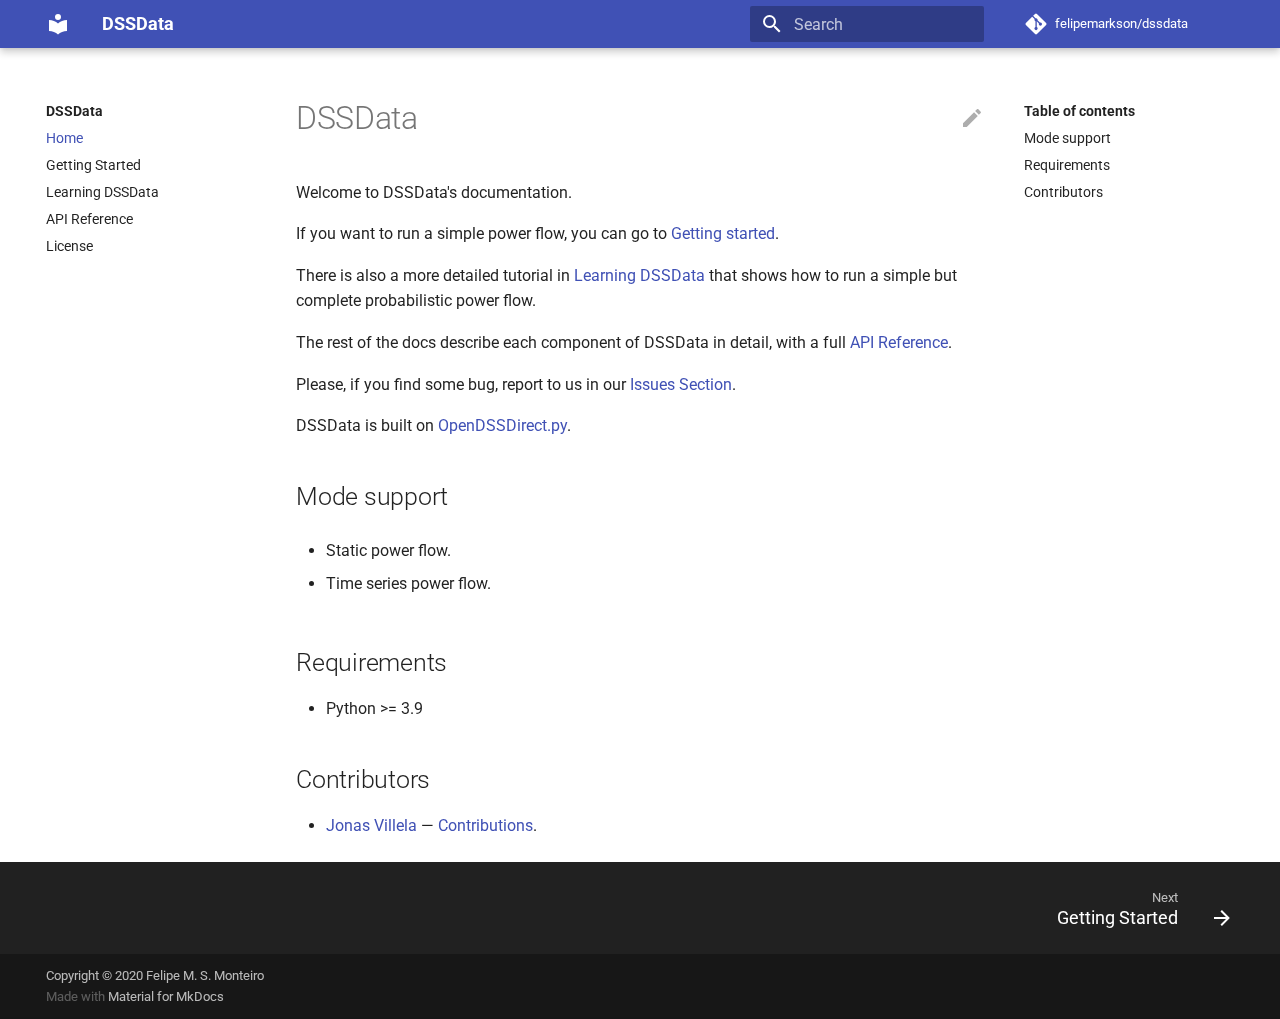
==== commit ddd31cc3: "Deployed c43a0ea with MkDocs version: 1.4.2" ====
--- a/index.html
+++ b/index.html
@@ -424,7 +424,7 @@
 </ul>
 <h2 id="requirements">Requirements</h2>
 <ul>
-<li>Python &gt;= 3.8</li>
+<li>Python &gt;= 3.9</li>
 </ul>
 <h2 id="contributors">Contributors</h2>
 <ul>
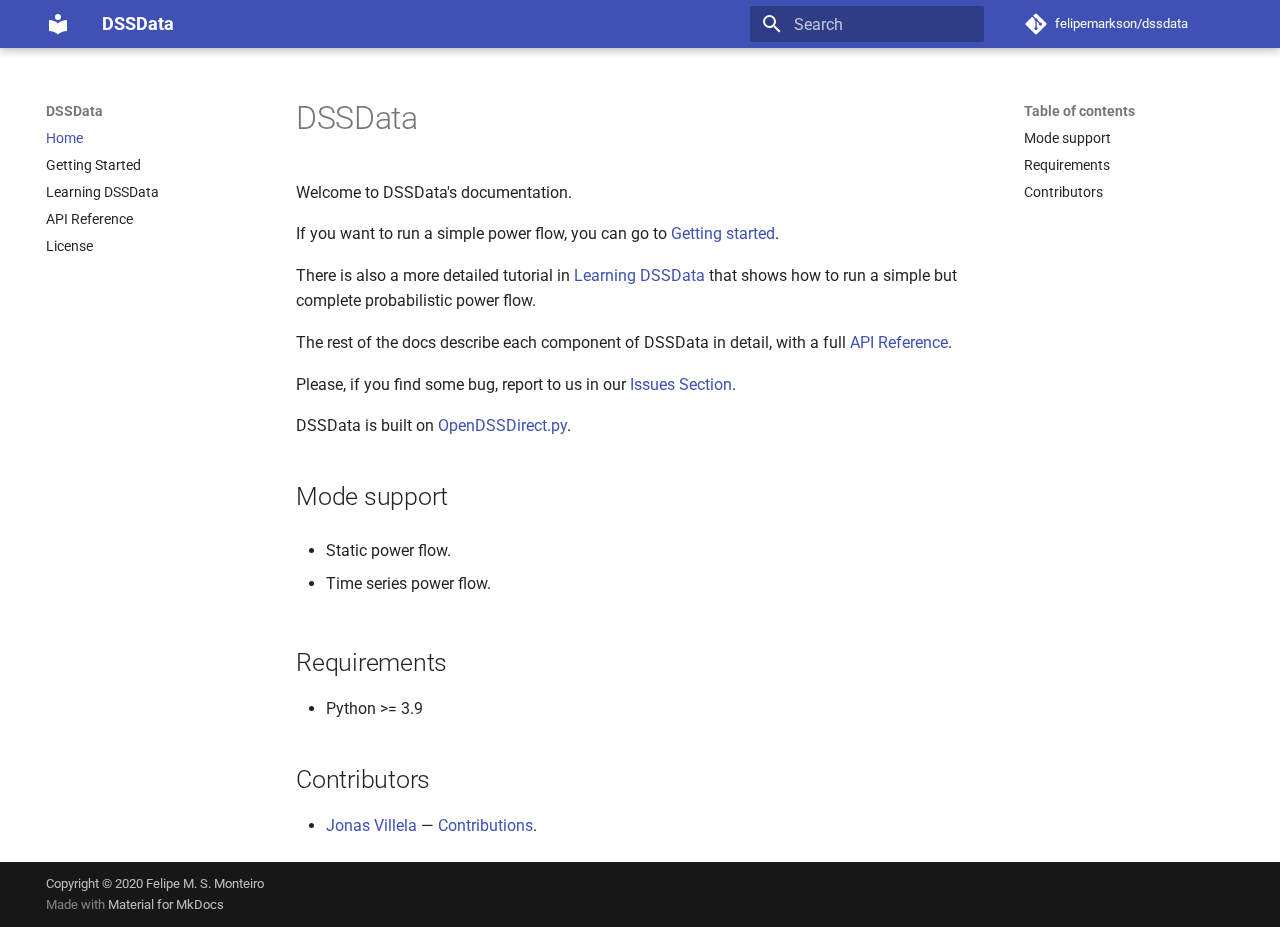
==== commit fc9687c4: "Deployed 14992d7 with MkDocs version: 1.4.2" ====
--- a/index.html
+++ b/index.html
@@ -14,8 +14,12 @@
       
         <link rel="canonical" href="https://felipemarkson.github.io/dssdata/">
       
+      
+      
+        <link rel="next" href="gettingstart/">
+      
       <link rel="icon" href="assets/images/favicon.png">
-      <meta name="generator" content="mkdocs-1.4.2, mkdocs-material-8.5.10">
+      <meta name="generator" content="mkdocs-1.4.2, mkdocs-material-9.1.3">
     
     
       
@@ -23,11 +27,10 @@
       
     
     
-      <link rel="stylesheet" href="assets/stylesheets/main.975780f9.min.css">
-      
-        
-        <link rel="stylesheet" href="assets/stylesheets/palette.2505c338.min.css">
-        
+      <link rel="stylesheet" href="assets/stylesheets/main.c4a75a56.min.css">
+      
+        
+        <link rel="stylesheet" href="assets/stylesheets/palette.a0c5b2b5.min.css">
       
       
 
@@ -64,7 +67,7 @@
     
     
     
-    <body dir="ltr" data-md-color-scheme="default" data-md-color-primary="None" data-md-color-accent="None">
+    <body dir="ltr" data-md-color-scheme="default" data-md-color-primary="" data-md-color-accent="">
   
     
     
@@ -86,7 +89,9 @@
     
       
 
-<header class="md-header" data-md-component="header">
+  
+
+<header class="md-header md-header--shadow" data-md-component="header">
   <nav class="md-header__inner md-grid" aria-label="Header">
     <a href="." title="DSSData" class="md-header__button md-logo" aria-label="DSSData" data-md-component="logo">
       
@@ -142,7 +147,7 @@
           <div class="md-search-result__meta">
             Initializing search
           </div>
-          <ol class="md-search-result__list"></ol>
+          <ol class="md-search-result__list" role="presentation"></ol>
         </div>
       </div>
     </div>
@@ -154,7 +159,7 @@
         <a href="https://github.com/felipemarkson/dssdata" title="Go to repository" class="md-source" data-md-component="source">
   <div class="md-source__icon md-icon">
     
-    <svg xmlns="http://www.w3.org/2000/svg" viewBox="0 0 448 512"><!--! Font Awesome Free 6.2.1 by @fontawesome - https://fontawesome.com License - https://fontawesome.com/license/free (Icons: CC BY 4.0, Fonts: SIL OFL 1.1, Code: MIT License) Copyright 2022 Fonticons, Inc.--><path d="M439.55 236.05 244 40.45a28.87 28.87 0 0 0-40.81 0l-40.66 40.63 51.52 51.52c27.06-9.14 52.68 16.77 43.39 43.68l49.66 49.66c34.23-11.8 61.18 31 35.47 56.69-26.49 26.49-70.21-2.87-56-37.34L240.22 199v121.85c25.3 12.54 22.26 41.85 9.08 55a34.34 34.34 0 0 1-48.55 0c-17.57-17.6-11.07-46.91 11.25-56v-123c-20.8-8.51-24.6-30.74-18.64-45L142.57 101 8.45 235.14a28.86 28.86 0 0 0 0 40.81l195.61 195.6a28.86 28.86 0 0 0 40.8 0l194.69-194.69a28.86 28.86 0 0 0 0-40.81z"/></svg>
+    <svg xmlns="http://www.w3.org/2000/svg" viewBox="0 0 448 512"><!--! Font Awesome Free 6.3.0 by @fontawesome - https://fontawesome.com License - https://fontawesome.com/license/free (Icons: CC BY 4.0, Fonts: SIL OFL 1.1, Code: MIT License) Copyright 2023 Fonticons, Inc.--><path d="M439.55 236.05 244 40.45a28.87 28.87 0 0 0-40.81 0l-40.66 40.63 51.52 51.52c27.06-9.14 52.68 16.77 43.39 43.68l49.66 49.66c34.23-11.8 61.18 31 35.47 56.69-26.49 26.49-70.21-2.87-56-37.34L240.22 199v121.85c25.3 12.54 22.26 41.85 9.08 55a34.34 34.34 0 0 1-48.55 0c-17.57-17.6-11.07-46.91 11.25-56v-123c-20.8-8.51-24.6-30.74-18.64-45L142.57 101 8.45 235.14a28.86 28.86 0 0 0 0 40.81l195.61 195.6a28.86 28.86 0 0 0 40.8 0l194.69-194.69a28.86 28.86 0 0 0 0-40.81z"/></svg>
   </div>
   <div class="md-source__repository">
     felipemarkson/dssdata
@@ -199,7 +204,7 @@
       <a href="https://github.com/felipemarkson/dssdata" title="Go to repository" class="md-source" data-md-component="source">
   <div class="md-source__icon md-icon">
     
-    <svg xmlns="http://www.w3.org/2000/svg" viewBox="0 0 448 512"><!--! Font Awesome Free 6.2.1 by @fontawesome - https://fontawesome.com License - https://fontawesome.com/license/free (Icons: CC BY 4.0, Fonts: SIL OFL 1.1, Code: MIT License) Copyright 2022 Fonticons, Inc.--><path d="M439.55 236.05 244 40.45a28.87 28.87 0 0 0-40.81 0l-40.66 40.63 51.52 51.52c27.06-9.14 52.68 16.77 43.39 43.68l49.66 49.66c34.23-11.8 61.18 31 35.47 56.69-26.49 26.49-70.21-2.87-56-37.34L240.22 199v121.85c25.3 12.54 22.26 41.85 9.08 55a34.34 34.34 0 0 1-48.55 0c-17.57-17.6-11.07-46.91 11.25-56v-123c-20.8-8.51-24.6-30.74-18.64-45L142.57 101 8.45 235.14a28.86 28.86 0 0 0 0 40.81l195.61 195.6a28.86 28.86 0 0 0 40.8 0l194.69-194.69a28.86 28.86 0 0 0 0-40.81z"/></svg>
+    <svg xmlns="http://www.w3.org/2000/svg" viewBox="0 0 448 512"><!--! Font Awesome Free 6.3.0 by @fontawesome - https://fontawesome.com License - https://fontawesome.com/license/free (Icons: CC BY 4.0, Fonts: SIL OFL 1.1, Code: MIT License) Copyright 2023 Fonticons, Inc.--><path d="M439.55 236.05 244 40.45a28.87 28.87 0 0 0-40.81 0l-40.66 40.63 51.52 51.52c27.06-9.14 52.68 16.77 43.39 43.68l49.66 49.66c34.23-11.8 61.18 31 35.47 56.69-26.49 26.49-70.21-2.87-56-37.34L240.22 199v121.85c25.3 12.54 22.26 41.85 9.08 55a34.34 34.34 0 0 1-48.55 0c-17.57-17.6-11.07-46.91 11.25-56v-123c-20.8-8.51-24.6-30.74-18.64-45L142.57 101 8.45 235.14a28.86 28.86 0 0 0 0 40.81l195.61 195.6a28.86 28.86 0 0 0 40.8 0l194.69-194.69a28.86 28.86 0 0 0 0-40.81z"/></svg>
   </div>
   <div class="md-source__repository">
     felipemarkson/dssdata
@@ -220,7 +225,7 @@
   
     <li class="md-nav__item md-nav__item--active">
       
-      <input class="md-nav__toggle md-toggle" data-md-toggle="toc" type="checkbox" id="__toc">
+      <input class="md-nav__toggle md-toggle" type="checkbox" id="__toc">
       
       
         
@@ -400,10 +405,8 @@
                 
                   
 
-  <a href="https://github.com/felipemarkson/dssdata/edit/master/docs/index.md" title="Edit this page" class="md-content__button md-icon">
-    
-    <svg xmlns="http://www.w3.org/2000/svg" viewBox="0 0 24 24"><path d="M20.71 7.04c.39-.39.39-1.04 0-1.41l-2.34-2.34c-.37-.39-1.02-.39-1.41 0l-1.84 1.83 3.75 3.75M3 17.25V21h3.75L17.81 9.93l-3.75-3.75L3 17.25Z"/></svg>
-  </a>
+  
+  
 
 
 <h1 id="dssdata">DSSData</h1>
@@ -446,27 +449,6 @@
       
         <footer class="md-footer">
   
-    
-    <nav class="md-footer__inner md-grid" aria-label="Footer" >
-      
-      
-        
-        <a href="gettingstart/" class="md-footer__link md-footer__link--next" aria-label="Next: Getting Started" rel="next">
-          <div class="md-footer__title">
-            <div class="md-ellipsis">
-              <span class="md-footer__direction">
-                Next
-              </span>
-              Getting Started
-            </div>
-          </div>
-          <div class="md-footer__button md-icon">
-            <svg xmlns="http://www.w3.org/2000/svg" viewBox="0 0 24 24"><path d="M4 11v2h12l-5.5 5.5 1.42 1.42L19.84 12l-7.92-7.92L10.5 5.5 16 11H4Z"/></svg>
-          </div>
-        </a>
-      
-    </nav>
-  
   <div class="md-footer-meta md-typeset">
     <div class="md-footer-meta__inner md-grid">
       <div class="md-copyright">
@@ -492,14 +474,13 @@
       <div class="md-dialog__inner md-typeset"></div>
     </div>
     
-    <script id="__config" type="application/json">{"base": ".", "features": ["navigation.instant"], "search": "assets/javascripts/workers/search.16e2a7d4.min.js", "translations": {"clipboard.copied": "Copied to clipboard", "clipboard.copy": "Copy to clipboard", "search.config.lang": "en", "search.config.pipeline": "trimmer, stopWordFilter", "search.config.separator": "[\\s\\-]+", "search.placeholder": "Search", "search.result.more.one": "1 more on this page", "search.result.more.other": "# more on this page", "search.result.none": "No matching documents", "search.result.one": "1 matching document", "search.result.other": "# matching documents", "search.result.placeholder": "Type to start searching", "search.result.term.missing": "Missing", "select.version.title": "Select version"}}</script>
-    
-    
-      <script src="assets/javascripts/bundle.5a2dcb6a.min.js"></script>
+    <script id="__config" type="application/json">{"base": ".", "features": ["navigation.instant"], "search": "assets/javascripts/workers/search.208ed371.min.js", "translations": {"clipboard.copied": "Copied to clipboard", "clipboard.copy": "Copy to clipboard", "search.result.more.one": "1 more on this page", "search.result.more.other": "# more on this page", "search.result.none": "No matching documents", "search.result.one": "1 matching document", "search.result.other": "# matching documents", "search.result.placeholder": "Type to start searching", "search.result.term.missing": "Missing", "select.version": "Select version"}}</script>
+    
+    
+      <script src="assets/javascripts/bundle.efa0ade1.min.js"></script>
       
         <script src="js/termynal.js"></script>
       
-    
     
   </body>
 </html>--- a/assets/stylesheets/main.c4a75a56.min.css
+++ b/assets/stylesheets/main.c4a75a56.min.css
@@ -0,0 +1 @@
+@charset "UTF-8";html{-webkit-text-size-adjust:none;-moz-text-size-adjust:none;text-size-adjust:none;box-sizing:border-box}*,:after,:before{box-sizing:inherit}@media (prefers-reduced-motion){*,:after,:before{transition:none!important}}body{margin:0}a,button,input,label{-webkit-tap-highlight-color:transparent}a{color:inherit;text-decoration:none}hr{border:0;box-sizing:initial;display:block;height:.05rem;overflow:visible;padding:0}small{font-size:80%}sub,sup{line-height:1em}img{border-style:none}table{border-collapse:initial;border-spacing:0}td,th{font-weight:400;vertical-align:top}button{background:#0000;border:0;font-family:inherit;font-size:inherit;margin:0;padding:0}input{border:0;outline:none}:root{--md-primary-fg-color:#4051b5;--md-primary-fg-color--light:#5d6cc0;--md-primary-fg-color--dark:#303fa1;--md-primary-bg-color:#fff;--md-primary-bg-color--light:#ffffffb3;--md-accent-fg-color:#526cfe;--md-accent-fg-color--transparent:#526cfe1a;--md-accent-bg-color:#fff;--md-accent-bg-color--light:#ffffffb3}:root,[data-md-color-scheme=default]{--md-default-fg-color:#000000de;--md-default-fg-color--light:#0000008a;--md-default-fg-color--lighter:#00000052;--md-default-fg-color--lightest:#00000012;--md-default-bg-color:#fff;--md-default-bg-color--light:#ffffffb3;--md-default-bg-color--lighter:#ffffff4d;--md-default-bg-color--lightest:#ffffff1f;--md-code-fg-color:#36464e;--md-code-bg-color:#f5f5f5;--md-code-hl-color:#ffff0080;--md-code-hl-number-color:#d52a2a;--md-code-hl-special-color:#db1457;--md-code-hl-function-color:#a846b9;--md-code-hl-constant-color:#6e59d9;--md-code-hl-keyword-color:#3f6ec6;--md-code-hl-string-color:#1c7d4d;--md-code-hl-name-color:var(--md-code-fg-color);--md-code-hl-operator-color:var(--md-default-fg-color--light);--md-code-hl-punctuation-color:var(--md-default-fg-color--light);--md-code-hl-comment-color:var(--md-default-fg-color--light);--md-code-hl-generic-color:var(--md-default-fg-color--light);--md-code-hl-variable-color:var(--md-default-fg-color--light);--md-typeset-color:var(--md-default-fg-color);--md-typeset-a-color:var(--md-primary-fg-color);--md-typeset-mark-color:#ffff0080;--md-typeset-del-color:#f5503d26;--md-typeset-ins-color:#0bd57026;--md-typeset-kbd-color:#fafafa;--md-typeset-kbd-accent-color:#fff;--md-typeset-kbd-border-color:#b8b8b8;--md-typeset-table-color:#0000001f;--md-typeset-table-color--light:rgba(0,0,0,.035);--md-admonition-fg-color:var(--md-default-fg-color);--md-admonition-bg-color:var(--md-default-bg-color);--md-warning-fg-color:#000000de;--md-warning-bg-color:#ff9;--md-footer-fg-color:#fff;--md-footer-fg-color--light:#ffffffb3;--md-footer-fg-color--lighter:#ffffff73;--md-footer-bg-color:#000000de;--md-footer-bg-color--dark:#00000052;--md-shadow-z1:0 0.2rem 0.5rem #0000000d,0 0 0.05rem #0000001a;--md-shadow-z2:0 0.2rem 0.5rem #0000001a,0 0 0.05rem #00000040;--md-shadow-z3:0 0.2rem 0.5rem #0003,0 0 0.05rem #00000059}.md-icon svg{fill:currentcolor;display:block;height:1.2rem;width:1.2rem}body{-webkit-font-smoothing:antialiased;-moz-osx-font-smoothing:grayscale;--md-text-font-family:var(--md-text-font,_),-apple-system,BlinkMacSystemFont,Helvetica,Arial,sans-serif;--md-code-font-family:var(--md-code-font,_),SFMono-Regular,Consolas,Menlo,monospace}aside,body,input{font-feature-settings:"kern","liga";color:var(--md-typeset-color);font-family:var(--md-text-font-family)}code,kbd,pre{font-feature-settings:"kern";font-family:var(--md-code-font-family)}:root{--md-typeset-table-sort-icon:url('data:image/svg+xml;charset=utf-8,<svg xmlns="http://www.w3.org/2000/svg" viewBox="0 0 24 24"><path d="m18 21-4-4h3V7h-3l4-4 4 4h-3v10h3M2 19v-2h10v2M2 13v-2h7v2M2 7V5h4v2H2Z"/></svg>');--md-typeset-table-sort-icon--asc:url('data:image/svg+xml;charset=utf-8,<svg xmlns="http://www.w3.org/2000/svg" viewBox="0 0 24 24"><path d="M19 17h3l-4 4-4-4h3V3h2M2 17h10v2H2M6 5v2H2V5m0 6h7v2H2v-2Z"/></svg>');--md-typeset-table-sort-icon--desc:url('data:image/svg+xml;charset=utf-8,<svg xmlns="http://www.w3.org/2000/svg" viewBox="0 0 24 24"><path d="M19 7h3l-4-4-4 4h3v14h2M2 17h10v2H2M6 5v2H2V5m0 6h7v2H2v-2Z"/></svg>')}.md-typeset{-webkit-print-color-adjust:exact;color-adjust:exact;font-size:.8rem;line-height:1.6}@media print{.md-typeset{font-size:.68rem}}.md-typeset blockquote,.md-typeset dl,.md-typeset figure,.md-typeset ol,.md-typeset pre,.md-typeset ul{margin-bottom:1em;margin-top:1em}.md-typeset h1{color:var(--md-default-fg-color--light);font-size:2em;line-height:1.3;margin:0 0 1.25em}.md-typeset h1,.md-typeset h2{font-weight:300;letter-spacing:-.01em}.md-typeset h2{font-size:1.5625em;line-height:1.4;margin:1.6em 0 .64em}.md-typeset h3{font-size:1.25em;font-weight:400;letter-spacing:-.01em;line-height:1.5;margin:1.6em 0 .8em}.md-typeset h2+h3{margin-top:.8em}.md-typeset h4{font-weight:700;letter-spacing:-.01em;margin:1em 0}.md-typeset h5,.md-typeset h6{color:var(--md-default-fg-color--light);font-size:.8em;font-weight:700;letter-spacing:-.01em;margin:1.25em 0}.md-typeset h5{text-transform:uppercase}.md-typeset hr{border-bottom:.05rem solid var(--md-default-fg-color--lightest);display:flow-root;margin:1.5em 0}.md-typeset a{color:var(--md-typeset-a-color);word-break:break-word}.md-typeset a,.md-typeset a:before{transition:color 125ms}.md-typeset a:focus,.md-typeset a:hover{color:var(--md-accent-fg-color)}.md-typeset a:focus code,.md-typeset a:hover code{background-color:var(--md-accent-fg-color--transparent)}.md-typeset a code{color:currentcolor;transition:background-color 125ms}.md-typeset a.focus-visible{outline-color:var(--md-accent-fg-color);outline-offset:.2rem}.md-typeset code,.md-typeset kbd,.md-typeset pre{color:var(--md-code-fg-color);direction:ltr;font-variant-ligatures:none}@media print{.md-typeset code,.md-typeset kbd,.md-typeset pre{white-space:pre-wrap}}.md-typeset code{background-color:var(--md-code-bg-color);border-radius:.1rem;-webkit-box-decoration-break:clone;box-decoration-break:clone;font-size:.85em;padding:0 .2941176471em;word-break:break-word}.md-typeset code:not(.focus-visible){-webkit-tap-highlight-color:transparent;outline:none}.md-typeset pre{display:flow-root;line-height:1.4;position:relative}.md-typeset pre>code{-webkit-box-decoration-break:slice;box-decoration-break:slice;box-shadow:none;display:block;margin:0;outline-color:var(--md-accent-fg-color);overflow:auto;padding:.7720588235em 1.1764705882em;scrollbar-color:var(--md-default-fg-color--lighter) #0000;scrollbar-width:thin;touch-action:auto;word-break:normal}.md-typeset pre>code:hover{scrollbar-color:var(--md-accent-fg-color) #0000}.md-typeset pre>code::-webkit-scrollbar{height:.2rem;width:.2rem}.md-typeset pre>code::-webkit-scrollbar-thumb{background-color:var(--md-default-fg-color--lighter)}.md-typeset pre>code::-webkit-scrollbar-thumb:hover{background-color:var(--md-accent-fg-color)}.md-typeset kbd{background-color:var(--md-typeset-kbd-color);border-radius:.1rem;box-shadow:0 .1rem 0 .05rem var(--md-typeset-kbd-border-color),0 .1rem 0 var(--md-typeset-kbd-border-color),0 -.1rem .2rem var(--md-typeset-kbd-accent-color) inset;color:var(--md-default-fg-color);display:inline-block;font-size:.75em;padding:0 .6666666667em;vertical-align:text-top;word-break:break-word}.md-typeset mark{background-color:var(--md-typeset-mark-color);-webkit-box-decoration-break:clone;box-decoration-break:clone;color:inherit;word-break:break-word}.md-typeset abbr{border-bottom:.05rem dotted var(--md-default-fg-color--light);cursor:help;text-decoration:none}@media (hover:none){.md-typeset abbr[title]:focus:after,.md-typeset abbr[title]:hover:after{background-color:var(--md-default-fg-color);border-radius:.1rem;box-shadow:var(--md-shadow-z3);color:var(--md-default-bg-color);content:attr(title);font-size:.7rem;left:.8rem;margin-top:2em;padding:.2rem .3rem;position:absolute;right:.8rem}}.md-typeset small{opacity:.75}[dir=ltr] .md-typeset sub,[dir=ltr] .md-typeset sup{margin-left:.078125em}[dir=rtl] .md-typeset sub,[dir=rtl] .md-typeset sup{margin-right:.078125em}[dir=ltr] .md-typeset blockquote{padding-left:.6rem}[dir=rtl] .md-typeset blockquote{padding-right:.6rem}[dir=ltr] .md-typeset blockquote{border-left:.2rem solid var(--md-default-fg-color--lighter)}[dir=rtl] .md-typeset blockquote{border-right:.2rem solid var(--md-default-fg-color--lighter)}.md-typeset blockquote{color:var(--md-default-fg-color--light);margin-left:0;margin-right:0}.md-typeset ul{list-style-type:disc}[dir=ltr] .md-typeset ol,[dir=ltr] .md-typeset ul{margin-left:.625em}[dir=rtl] .md-typeset ol,[dir=rtl] .md-typeset ul{margin-right:.625em}.md-typeset ol,.md-typeset ul{padding:0}.md-typeset ol:not([hidden]),.md-typeset ul:not([hidden]){display:flow-root}.md-typeset ol ol,.md-typeset ul ol{list-style-type:lower-alpha}.md-typeset ol ol ol,.md-typeset ul ol ol{list-style-type:lower-roman}[dir=ltr] .md-typeset ol li,[dir=ltr] .md-typeset ul li{margin-left:1.25em}[dir=rtl] .md-typeset ol li,[dir=rtl] .md-typeset ul li{margin-right:1.25em}.md-typeset ol li,.md-typeset ul li{margin-bottom:.5em}.md-typeset ol li blockquote,.md-typeset ol li p,.md-typeset ul li blockquote,.md-typeset ul li p{margin:.5em 0}.md-typeset ol li:last-child,.md-typeset ul li:last-child{margin-bottom:0}[dir=ltr] .md-typeset ol li ol,[dir=ltr] .md-typeset ol li ul,[dir=ltr] .md-typeset ul li ol,[dir=ltr] .md-typeset ul li ul{margin-left:.625em}[dir=rtl] .md-typeset ol li ol,[dir=rtl] .md-typeset ol li ul,[dir=rtl] .md-typeset ul li ol,[dir=rtl] .md-typeset ul li ul{margin-right:.625em}.md-typeset ol li ol,.md-typeset ol li ul,.md-typeset ul li ol,.md-typeset ul li ul{margin-bottom:.5em;margin-top:.5em}[dir=ltr] .md-typeset dd{margin-left:1.875em}[dir=rtl] .md-typeset dd{margin-right:1.875em}.md-typeset dd{margin-bottom:1.5em;margin-top:1em}.md-typeset img,.md-typeset svg,.md-typeset video{height:auto;max-width:100%}.md-typeset img[align=left]{margin:1em 1em 1em 0}.md-typeset img[align=right]{margin:1em 0 1em 1em}.md-typeset img[align]:only-child{margin-top:0}.md-typeset img[src$="#gh-dark-mode-only"],.md-typeset img[src$="#only-dark"]{display:none}.md-typeset figure{display:flow-root;margin:1em auto;max-width:100%;text-align:center;width:-webkit-fit-content;width:-moz-fit-content;width:fit-content}.md-typeset figure img{display:block}.md-typeset figcaption{font-style:italic;margin:1em auto;max-width:24rem}.md-typeset iframe{max-width:100%}.md-typeset table:not([class]){background-color:var(--md-default-bg-color);border:.05rem solid var(--md-typeset-table-color);border-radius:.1rem;display:inline-block;font-size:.64rem;max-width:100%;overflow:auto;touch-action:auto}@media print{.md-typeset table:not([class]){display:table}}.md-typeset table:not([class])+*{margin-top:1.5em}.md-typeset table:not([class]) td>:first-child,.md-typeset table:not([class]) th>:first-child{margin-top:0}.md-typeset table:not([class]) td>:last-child,.md-typeset table:not([class]) th>:last-child{margin-bottom:0}.md-typeset table:not([class]) td:not([align]),.md-typeset table:not([class]) th:not([align]){text-align:left}[dir=rtl] .md-typeset table:not([class]) td:not([align]),[dir=rtl] .md-typeset table:not([class]) th:not([align]){text-align:right}.md-typeset table:not([class]) th{font-weight:700;min-width:5rem;padding:.9375em 1.25em;vertical-align:top}.md-typeset table:not([class]) td{border-top:.05rem solid var(--md-typeset-table-color);padding:.9375em 1.25em;vertical-align:top}.md-typeset table:not([class]) tbody tr{transition:background-color 125ms}.md-typeset table:not([class]) tbody tr:hover{background-color:var(--md-typeset-table-color--light);box-shadow:0 .05rem 0 var(--md-default-bg-color) inset}.md-typeset table:not([class]) a{word-break:normal}.md-typeset table th[role=columnheader]{cursor:pointer}[dir=ltr] .md-typeset table th[role=columnheader]:after{margin-left:.5em}[dir=rtl] .md-typeset table th[role=columnheader]:after{margin-right:.5em}.md-typeset table th[role=columnheader]:after{content:"";display:inline-block;height:1.2em;-webkit-mask-image:var(--md-typeset-table-sort-icon);mask-image:var(--md-typeset-table-sort-icon);-webkit-mask-repeat:no-repeat;mask-repeat:no-repeat;-webkit-mask-size:contain;mask-size:contain;transition:background-color 125ms;vertical-align:text-bottom;width:1.2em}.md-typeset table th[role=columnheader]:hover:after{background-color:var(--md-default-fg-color--lighter)}.md-typeset table th[role=columnheader][aria-sort=ascending]:after{background-color:var(--md-default-fg-color--light);-webkit-mask-image:var(--md-typeset-table-sort-icon--asc);mask-image:var(--md-typeset-table-sort-icon--asc)}.md-typeset table th[role=columnheader][aria-sort=descending]:after{background-color:var(--md-default-fg-color--light);-webkit-mask-image:var(--md-typeset-table-sort-icon--desc);mask-image:var(--md-typeset-table-sort-icon--desc)}.md-typeset__scrollwrap{margin:1em -.8rem;overflow-x:auto;touch-action:auto}.md-typeset__table{display:inline-block;margin-bottom:.5em;padding:0 .8rem}@media print{.md-typeset__table{display:block}}html .md-typeset__table table{display:table;margin:0;overflow:hidden;width:100%}@media screen and (max-width:44.9375em){.md-content__inner>pre{margin:1em -.8rem}.md-content__inner>pre code{border-radius:0}}.md-banner{background-color:var(--md-footer-bg-color);color:var(--md-footer-fg-color);overflow:auto}@media print{.md-banner{display:none}}.md-banner--warning{background-color:var(--md-warning-bg-color);color:var(--md-warning-fg-color)}.md-banner__inner{font-size:.7rem;margin:.6rem auto;padding:0 .8rem}[dir=ltr] .md-banner__button{float:right}[dir=rtl] .md-banner__button{float:left}.md-banner__button{color:inherit;cursor:pointer;transition:opacity .25s}.md-banner__button:hover{opacity:.7}html{font-size:125%;height:100%;overflow-x:hidden}@media screen and (min-width:100em){html{font-size:137.5%}}@media screen and (min-width:125em){html{font-size:150%}}body{background-color:var(--md-default-bg-color);display:flex;flex-direction:column;font-size:.5rem;min-height:100%;position:relative;width:100%}@media print{body{display:block}}@media screen and (max-width:59.9375em){body[data-md-scrolllock]{position:fixed}}.md-grid{margin-left:auto;margin-right:auto;max-width:61rem}.md-container{display:flex;flex-direction:column;flex-grow:1}@media print{.md-container{display:block}}.md-main{flex-grow:1}.md-main__inner{display:flex;height:100%;margin-top:1.5rem}.md-ellipsis{overflow:hidden;text-overflow:ellipsis;white-space:nowrap}.md-toggle{display:none}.md-option{height:0;opacity:0;position:absolute;width:0}.md-option:checked+label:not([hidden]){display:block}.md-option.focus-visible+label{outline-color:var(--md-accent-fg-color);outline-style:auto}.md-skip{background-color:var(--md-default-fg-color);border-radius:.1rem;color:var(--md-default-bg-color);font-size:.64rem;margin:.5rem;opacity:0;outline-color:var(--md-accent-fg-color);padding:.3rem .5rem;position:fixed;transform:translateY(.4rem);z-index:-1}.md-skip:focus{opacity:1;transform:translateY(0);transition:transform .25s cubic-bezier(.4,0,.2,1),opacity 175ms 75ms;z-index:10}@page{margin:25mm}:root{--md-clipboard-icon:url('data:image/svg+xml;charset=utf-8,<svg xmlns="http://www.w3.org/2000/svg" viewBox="0 0 24 24"><path d="M19 21H8V7h11m0-2H8a2 2 0 0 0-2 2v14a2 2 0 0 0 2 2h11a2 2 0 0 0 2-2V7a2 2 0 0 0-2-2m-3-4H4a2 2 0 0 0-2 2v14h2V3h12V1Z"/></svg>')}.md-clipboard{border-radius:.1rem;color:var(--md-default-fg-color--lightest);cursor:pointer;height:1.5em;outline-color:var(--md-accent-fg-color);outline-offset:.1rem;position:absolute;right:.5em;top:.5em;transition:color .25s;width:1.5em;z-index:1}@media print{.md-clipboard{display:none}}.md-clipboard:not(.focus-visible){-webkit-tap-highlight-color:transparent;outline:none}:hover>.md-clipboard{color:var(--md-default-fg-color--light)}.md-clipboard:focus,.md-clipboard:hover{color:var(--md-accent-fg-color)}.md-clipboard:after{background-color:currentcolor;content:"";display:block;height:1.125em;margin:0 auto;-webkit-mask-image:var(--md-clipboard-icon);mask-image:var(--md-clipboard-icon);-webkit-mask-position:center;mask-position:center;-webkit-mask-repeat:no-repeat;mask-repeat:no-repeat;-webkit-mask-size:contain;mask-size:contain;width:1.125em}.md-clipboard--inline{cursor:pointer}.md-clipboard--inline code{transition:color .25s,background-color .25s}.md-clipboard--inline:focus code,.md-clipboard--inline:hover code{background-color:var(--md-accent-fg-color--transparent);color:var(--md-accent-fg-color)}@keyframes consent{0%{opacity:0;transform:translateY(100%)}to{opacity:1;transform:translateY(0)}}@keyframes overlay{0%{opacity:0}to{opacity:1}}.md-consent__overlay{animation:overlay .25s both;-webkit-backdrop-filter:blur(.1rem);backdrop-filter:blur(.1rem);background-color:#0000008a;height:100%;opacity:1;position:fixed;top:0;width:100%;z-index:5}.md-consent__inner{animation:consent .5s cubic-bezier(.1,.7,.1,1) both;background-color:var(--md-default-bg-color);border:0;border-radius:.1rem;bottom:0;box-shadow:0 0 .2rem #0000001a,0 .2rem .4rem #0003;max-height:100%;overflow:auto;padding:0;position:fixed;width:100%;z-index:5}.md-consent__form{padding:.8rem}.md-consent__settings{display:none;margin:1em 0}input:checked+.md-consent__settings{display:block}.md-consent__controls{margin-bottom:.8rem}.md-typeset .md-consent__controls .md-button{display:inline}@media screen and (max-width:44.9375em){.md-typeset .md-consent__controls .md-button{display:block;margin-top:.4rem;text-align:center;width:100%}}.md-consent label{cursor:pointer}.md-content{flex-grow:1;min-width:0}.md-content__inner{margin:0 .8rem 1.2rem;padding-top:.6rem}@media screen and (min-width:76.25em){[dir=ltr] .md-sidebar--primary:not([hidden])~.md-content>.md-content__inner{margin-left:1.2rem}[dir=ltr] .md-sidebar--secondary:not([hidden])~.md-content>.md-content__inner,[dir=rtl] .md-sidebar--primary:not([hidden])~.md-content>.md-content__inner{margin-right:1.2rem}[dir=rtl] .md-sidebar--secondary:not([hidden])~.md-content>.md-content__inner{margin-left:1.2rem}}.md-content__inner:before{content:"";display:block;height:.4rem}.md-content__inner>:last-child{margin-bottom:0}[dir=ltr] .md-content__button{float:right}[dir=rtl] .md-content__button{float:left}[dir=ltr] .md-content__button{margin-left:.4rem}[dir=rtl] .md-content__button{margin-right:.4rem}.md-content__button{margin:.4rem 0;padding:0}@media print{.md-content__button{display:none}}.md-typeset .md-content__button{color:var(--md-default-fg-color--lighter)}.md-content__button svg{display:inline;vertical-align:top}[dir=rtl] .md-content__button svg{transform:scaleX(-1)}[dir=ltr] .md-dialog{right:.8rem}[dir=rtl] .md-dialog{left:.8rem}.md-dialog{background-color:var(--md-default-fg-color);border-radius:.1rem;bottom:.8rem;box-shadow:var(--md-shadow-z3);min-width:11.1rem;opacity:0;padding:.4rem .6rem;pointer-events:none;position:fixed;transform:translateY(100%);transition:transform 0ms .4s,opacity .4s;z-index:4}@media print{.md-dialog{display:none}}.md-dialog--active{opacity:1;pointer-events:auto;transform:translateY(0);transition:transform .4s cubic-bezier(.075,.85,.175,1),opacity .4s}.md-dialog__inner{color:var(--md-default-bg-color);font-size:.7rem}.md-feedback{margin:2em 0 1em;text-align:center}.md-feedback fieldset{border:none;margin:0;padding:0}.md-feedback__title{font-weight:700;margin:1em auto}.md-feedback__inner{position:relative}.md-feedback__list{align-content:baseline;display:flex;flex-wrap:wrap;justify-content:center;position:relative}.md-feedback__list:hover .md-icon:not(:disabled){color:var(--md-default-fg-color--lighter)}:disabled .md-feedback__list{min-height:1.8rem}.md-feedback__icon{color:var(--md-default-fg-color--light);cursor:pointer;flex-shrink:0;margin:0 .1rem;transition:color 125ms}.md-feedback__icon:not(:disabled).md-icon:hover{color:var(--md-accent-fg-color)}.md-feedback__icon:disabled{color:var(--md-default-fg-color--lightest);pointer-events:none}.md-feedback__note{opacity:0;position:relative;transform:translateY(.4rem);transition:transform .4s cubic-bezier(.1,.7,.1,1),opacity .15s}.md-feedback__note>*{margin:0 auto;max-width:16rem}:disabled .md-feedback__note{opacity:1;transform:translateY(0)}.md-footer{background-color:var(--md-footer-bg-color);color:var(--md-footer-fg-color)}@media print{.md-footer{display:none}}.md-footer__inner{justify-content:space-between;overflow:auto;padding:.2rem}.md-footer__inner:not([hidden]){display:flex}.md-footer__link{display:flex;flex-grow:0.01;outline-color:var(--md-accent-fg-color);overflow:hidden;padding-bottom:.4rem;padding-top:1.4rem;transition:opacity .25s}.md-footer__link:focus,.md-footer__link:hover{opacity:.7}[dir=rtl] .md-footer__link svg{transform:scaleX(-1)}@media screen and (max-width:44.9375em){.md-footer__link--prev .md-footer__title{display:none}}[dir=ltr] .md-footer__link--next{margin-left:auto}[dir=rtl] .md-footer__link--next{margin-right:auto}.md-footer__link--next{text-align:right}[dir=rtl] .md-footer__link--next{text-align:left}.md-footer__title{flex-grow:1;font-size:.9rem;line-height:2.4rem;max-width:calc(100% - 2.4rem);padding:0 1rem;position:relative;white-space:nowrap}.md-footer__button{margin:.2rem;padding:.4rem}.md-footer__direction{font-size:.64rem;left:0;margin-top:-1rem;opacity:.7;padding:0 1rem;position:absolute;right:0}.md-footer-meta{background-color:var(--md-footer-bg-color--dark)}.md-footer-meta__inner{display:flex;flex-wrap:wrap;justify-content:space-between;padding:.2rem}html .md-footer-meta.md-typeset a{color:var(--md-footer-fg-color--light)}html .md-footer-meta.md-typeset a:focus,html .md-footer-meta.md-typeset a:hover{color:var(--md-footer-fg-color)}.md-copyright{color:var(--md-footer-fg-color--lighter);font-size:.64rem;margin:auto .6rem;padding:.4rem 0;width:100%}@media screen and (min-width:45em){.md-copyright{width:auto}}.md-copyright__highlight{color:var(--md-footer-fg-color--light)}.md-social{margin:0 .4rem;padding:.2rem 0 .6rem}@media screen and (min-width:45em){.md-social{padding:.6rem 0}}.md-social__link{display:inline-block;height:1.6rem;text-align:center;width:1.6rem}.md-social__link:before{line-height:1.9}.md-social__link svg{fill:currentcolor;max-height:.8rem;vertical-align:-25%}.md-typeset .md-button{border:.1rem solid;border-radius:.1rem;color:var(--md-primary-fg-color);cursor:pointer;display:inline-block;font-weight:700;padding:.625em 2em;transition:color 125ms,background-color 125ms,border-color 125ms}.md-typeset .md-button--primary{background-color:var(--md-primary-fg-color);border-color:var(--md-primary-fg-color);color:var(--md-primary-bg-color)}.md-typeset .md-button:focus,.md-typeset .md-button:hover{background-color:var(--md-accent-fg-color);border-color:var(--md-accent-fg-color);color:var(--md-accent-bg-color)}[dir=ltr] .md-typeset .md-input{border-top-left-radius:.1rem}[dir=ltr] .md-typeset .md-input,[dir=rtl] .md-typeset .md-input{border-top-right-radius:.1rem}[dir=rtl] .md-typeset .md-input{border-top-left-radius:.1rem}.md-typeset .md-input{border-bottom:.1rem solid var(--md-default-fg-color--lighter);box-shadow:var(--md-shadow-z1);font-size:.8rem;height:1.8rem;padding:0 .6rem;transition:border .25s,box-shadow .25s}.md-typeset .md-input:focus,.md-typeset .md-input:hover{border-bottom-color:var(--md-accent-fg-color);box-shadow:var(--md-shadow-z2)}.md-typeset .md-input--stretch{width:100%}.md-header{background-color:var(--md-primary-fg-color);box-shadow:0 0 .2rem #0000,0 .2rem .4rem #0000;color:var(--md-primary-bg-color);display:block;left:0;position:-webkit-sticky;position:sticky;right:0;top:0;z-index:4}@media print{.md-header{display:none}}.md-header[hidden]{transform:translateY(-100%);transition:transform .25s cubic-bezier(.8,0,.6,1),box-shadow .25s}.md-header--shadow{box-shadow:0 0 .2rem #0000001a,0 .2rem .4rem #0003;transition:transform .25s cubic-bezier(.1,.7,.1,1),box-shadow .25s}.md-header__inner{align-items:center;display:flex;padding:0 .2rem}.md-header__button{color:currentcolor;cursor:pointer;margin:.2rem;outline-color:var(--md-accent-fg-color);padding:.4rem;position:relative;transition:opacity .25s;vertical-align:middle;z-index:1}.md-header__button:hover{opacity:.7}.md-header__button:not([hidden]){display:inline-block}.md-header__button:not(.focus-visible){-webkit-tap-highlight-color:transparent;outline:none}.md-header__button.md-logo{margin:.2rem;padding:.4rem}@media screen and (max-width:76.1875em){.md-header__button.md-logo{display:none}}.md-header__button.md-logo img,.md-header__button.md-logo svg{fill:currentcolor;display:block;height:1.2rem;width:auto}@media screen and (min-width:60em){.md-header__button[for=__search]{display:none}}.no-js .md-header__button[for=__search]{display:none}[dir=rtl] .md-header__button[for=__search] svg{transform:scaleX(-1)}@media screen and (min-width:76.25em){.md-header__button[for=__drawer]{display:none}}.md-header__topic{display:flex;max-width:100%;position:absolute;transition:transform .4s cubic-bezier(.1,.7,.1,1),opacity .15s;white-space:nowrap}.md-header__topic+.md-header__topic{opacity:0;pointer-events:none;transform:translateX(1.25rem);transition:transform .4s cubic-bezier(1,.7,.1,.1),opacity .15s;z-index:-1}[dir=rtl] .md-header__topic+.md-header__topic{transform:translateX(-1.25rem)}.md-header__topic:first-child{font-weight:700}[dir=ltr] .md-header__title{margin-left:1rem}[dir=rtl] .md-header__title{margin-right:1rem}[dir=ltr] .md-header__title{margin-right:.4rem}[dir=rtl] .md-header__title{margin-left:.4rem}.md-header__title{flex-grow:1;font-size:.9rem;height:2.4rem;line-height:2.4rem}.md-header__title--active .md-header__topic{opacity:0;pointer-events:none;transform:translateX(-1.25rem);transition:transform .4s cubic-bezier(1,.7,.1,.1),opacity .15s;z-index:-1}[dir=rtl] .md-header__title--active .md-header__topic{transform:translateX(1.25rem)}.md-header__title--active .md-header__topic+.md-header__topic{opacity:1;pointer-events:auto;transform:translateX(0);transition:transform .4s cubic-bezier(.1,.7,.1,1),opacity .15s;z-index:0}.md-header__title>.md-header__ellipsis{height:100%;position:relative;width:100%}.md-header__option{display:flex;flex-shrink:0;max-width:100%;transition:max-width 0ms .25s,opacity .25s .25s;white-space:nowrap}[data-md-toggle=search]:checked~.md-header .md-header__option{max-width:0;opacity:0;transition:max-width 0ms,opacity 0ms}.md-header__source{display:none}@media screen and (min-width:60em){[dir=ltr] .md-header__source{margin-left:1rem}[dir=rtl] .md-header__source{margin-right:1rem}.md-header__source{display:block;max-width:11.7rem;width:11.7rem}}@media screen and (min-width:76.25em){[dir=ltr] .md-header__source{margin-left:1.4rem}[dir=rtl] .md-header__source{margin-right:1.4rem}}:root{--md-nav-icon--prev:url('data:image/svg+xml;charset=utf-8,<svg xmlns="http://www.w3.org/2000/svg" viewBox="0 0 24 24"><path d="M20 11v2H8l5.5 5.5-1.42 1.42L4.16 12l7.92-7.92L13.5 5.5 8 11h12Z"/></svg>');--md-nav-icon--next:url('data:image/svg+xml;charset=utf-8,<svg xmlns="http://www.w3.org/2000/svg" viewBox="0 0 24 24"><path d="M8.59 16.58 13.17 12 8.59 7.41 10 6l6 6-6 6-1.41-1.42Z"/></svg>');--md-toc-icon:url('data:image/svg+xml;charset=utf-8,<svg xmlns="http://www.w3.org/2000/svg" viewBox="0 0 24 24"><path d="M3 9h14V7H3v2m0 4h14v-2H3v2m0 4h14v-2H3v2m16 0h2v-2h-2v2m0-10v2h2V7h-2m0 6h2v-2h-2v2Z"/></svg>')}.md-nav{font-size:.7rem;line-height:1.3}.md-nav__title{color:var(--md-default-fg-color--light);display:block;font-weight:700;overflow:hidden;padding:0 .6rem;text-overflow:ellipsis}.md-nav__title .md-nav__button{display:none}.md-nav__title .md-nav__button img{height:100%;width:auto}.md-nav__title .md-nav__button.md-logo img,.md-nav__title .md-nav__button.md-logo svg{fill:currentcolor;display:block;height:2.4rem;max-width:100%;object-fit:contain;width:auto}.md-nav__list{list-style:none;margin:0;padding:0}.md-nav__item{padding:0 .6rem}[dir=ltr] .md-nav__item .md-nav__item{padding-right:0}[dir=rtl] .md-nav__item .md-nav__item{padding-left:0}.md-nav__link{align-items:center;cursor:pointer;display:flex;justify-content:space-between;margin-top:.625em;overflow:hidden;scroll-snap-align:start;text-overflow:ellipsis;transition:color 125ms}.md-nav__link--passed{color:var(--md-default-fg-color--light)}.md-nav__item .md-nav__link--active{color:var(--md-typeset-a-color)}.md-nav__item .md-nav__link--index [href]{width:100%}.md-nav__link:focus,.md-nav__link:hover{color:var(--md-accent-fg-color)}.md-nav__link.focus-visible{outline-color:var(--md-accent-fg-color);outline-offset:.2rem}.md-nav--primary .md-nav__link[for=__toc]{display:none}.md-nav--primary .md-nav__link[for=__toc] .md-icon:after{background-color:currentcolor;display:block;height:100%;-webkit-mask-image:var(--md-toc-icon);mask-image:var(--md-toc-icon);width:100%}.md-nav--primary .md-nav__link[for=__toc]~.md-nav{display:none}.md-nav__link>*{cursor:pointer;display:flex}.md-nav__icon{flex-shrink:0}.md-nav__source{display:none}@media screen and (max-width:76.1875em){.md-nav--primary,.md-nav--primary .md-nav{background-color:var(--md-default-bg-color);display:flex;flex-direction:column;height:100%;left:0;position:absolute;right:0;top:0;z-index:1}.md-nav--primary .md-nav__item,.md-nav--primary .md-nav__title{font-size:.8rem;line-height:1.5}.md-nav--primary .md-nav__title{background-color:var(--md-default-fg-color--lightest);color:var(--md-default-fg-color--light);cursor:pointer;height:5.6rem;line-height:2.4rem;padding:3rem .8rem .2rem;position:relative;white-space:nowrap}[dir=ltr] .md-nav--primary .md-nav__title .md-nav__icon{left:.4rem}[dir=rtl] .md-nav--primary .md-nav__title .md-nav__icon{right:.4rem}.md-nav--primary .md-nav__title .md-nav__icon{display:block;height:1.2rem;margin:.2rem;position:absolute;top:.4rem;width:1.2rem}.md-nav--primary .md-nav__title .md-nav__icon:after{background-color:currentcolor;content:"";display:block;height:100%;-webkit-mask-image:var(--md-nav-icon--prev);mask-image:var(--md-nav-icon--prev);-webkit-mask-position:center;mask-position:center;-webkit-mask-repeat:no-repeat;mask-repeat:no-repeat;-webkit-mask-size:contain;mask-size:contain;width:100%}.md-nav--primary .md-nav__title~.md-nav__list{background-color:var(--md-default-bg-color);box-shadow:0 .05rem 0 var(--md-default-fg-color--lightest) inset;overflow-y:auto;scroll-snap-type:y mandatory;touch-action:pan-y}.md-nav--primary .md-nav__title~.md-nav__list>:first-child{border-top:0}.md-nav--primary .md-nav__title[for=__drawer]{background-color:var(--md-primary-fg-color);color:var(--md-primary-bg-color);font-weight:700}.md-nav--primary .md-nav__title .md-logo{display:block;left:.2rem;margin:.2rem;padding:.4rem;position:absolute;right:.2rem;top:.2rem}.md-nav--primary .md-nav__list{flex:1}.md-nav--primary .md-nav__item{border-top:.05rem solid var(--md-default-fg-color--lightest);padding:0}.md-nav--primary .md-nav__item--active>.md-nav__link{color:var(--md-typeset-a-color)}.md-nav--primary .md-nav__item--active>.md-nav__link:focus,.md-nav--primary .md-nav__item--active>.md-nav__link:hover{color:var(--md-accent-fg-color)}.md-nav--primary .md-nav__link{margin-top:0;padding:.6rem .8rem}[dir=ltr] .md-nav--primary .md-nav__link .md-nav__icon{margin-right:-.2rem}[dir=rtl] .md-nav--primary .md-nav__link .md-nav__icon{margin-left:-.2rem}.md-nav--primary .md-nav__link .md-nav__icon{font-size:1.2rem;height:1.2rem;width:1.2rem}.md-nav--primary .md-nav__link .md-nav__icon:after{background-color:currentcolor;content:"";display:block;height:100%;-webkit-mask-image:var(--md-nav-icon--next);mask-image:var(--md-nav-icon--next);-webkit-mask-position:center;mask-position:center;-webkit-mask-repeat:no-repeat;mask-repeat:no-repeat;-webkit-mask-size:contain;mask-size:contain;width:100%}[dir=rtl] .md-nav--primary .md-nav__icon:after{transform:scale(-1)}.md-nav--primary .md-nav--secondary .md-nav{background-color:initial;position:static}[dir=ltr] .md-nav--primary .md-nav--secondary .md-nav .md-nav__link{padding-left:1.4rem}[dir=rtl] .md-nav--primary .md-nav--secondary .md-nav .md-nav__link{padding-right:1.4rem}[dir=ltr] .md-nav--primary .md-nav--secondary .md-nav .md-nav .md-nav__link{padding-left:2rem}[dir=rtl] .md-nav--primary .md-nav--secondary .md-nav .md-nav .md-nav__link{padding-right:2rem}[dir=ltr] .md-nav--primary .md-nav--secondary .md-nav .md-nav .md-nav .md-nav__link{padding-left:2.6rem}[dir=rtl] .md-nav--primary .md-nav--secondary .md-nav .md-nav .md-nav .md-nav__link{padding-right:2.6rem}[dir=ltr] .md-nav--primary .md-nav--secondary .md-nav .md-nav .md-nav .md-nav .md-nav__link{padding-left:3.2rem}[dir=rtl] .md-nav--primary .md-nav--secondary .md-nav .md-nav .md-nav .md-nav .md-nav__link{padding-right:3.2rem}.md-nav--secondary{background-color:initial}.md-nav__toggle~.md-nav{display:flex;opacity:0;transform:translateX(100%);transition:transform .25s cubic-bezier(.8,0,.6,1),opacity 125ms 50ms}[dir=rtl] .md-nav__toggle~.md-nav{transform:translateX(-100%)}.md-nav__toggle:checked~.md-nav{opacity:1;transform:translateX(0);transition:transform .25s cubic-bezier(.4,0,.2,1),opacity 125ms 125ms}.md-nav__toggle:checked~.md-nav>.md-nav__list{-webkit-backface-visibility:hidden;backface-visibility:hidden}}@media screen and (max-width:59.9375em){.md-nav--primary .md-nav__link[for=__toc]{display:flex}.md-nav--primary .md-nav__link[for=__toc] .md-icon:after{content:""}.md-nav--primary .md-nav__link[for=__toc]+.md-nav__link{display:none}.md-nav--primary .md-nav__link[for=__toc]~.md-nav{display:flex}.md-nav__source{background-color:var(--md-primary-fg-color--dark);color:var(--md-primary-bg-color);display:block;padding:0 .2rem}}@media screen and (min-width:60em) and (max-width:76.1875em){.md-nav--integrated .md-nav__link[for=__toc]{display:flex}.md-nav--integrated .md-nav__link[for=__toc] .md-icon:after{content:""}.md-nav--integrated .md-nav__link[for=__toc]+.md-nav__link{display:none}.md-nav--integrated .md-nav__link[for=__toc]~.md-nav{display:flex}}@media screen and (min-width:60em){.md-nav--secondary .md-nav__title{background:var(--md-default-bg-color);box-shadow:0 0 .4rem .4rem var(--md-default-bg-color);position:-webkit-sticky;position:sticky;top:0;z-index:1}.md-nav--secondary .md-nav__title[for=__toc]{scroll-snap-align:start}.md-nav--secondary .md-nav__title .md-nav__icon{display:none}}@media screen and (min-width:76.25em){.md-nav{transition:max-height .25s cubic-bezier(.86,0,.07,1)}.md-nav--primary .md-nav__title{background:var(--md-default-bg-color);box-shadow:0 0 .4rem .4rem var(--md-default-bg-color);position:-webkit-sticky;position:sticky;top:0;z-index:1}.md-nav--primary .md-nav__title[for=__drawer]{scroll-snap-align:start}.md-nav--primary .md-nav__title .md-nav__icon,.md-nav__toggle~.md-nav{display:none}.md-nav__toggle:checked~.md-nav,.md-nav__toggle:indeterminate~.md-nav{display:block}.md-nav__item--nested>.md-nav>.md-nav__title{display:none}.md-nav__item--section{display:block;margin:1.25em 0}.md-nav__item--section:last-child{margin-bottom:0}.md-nav__item--section>.md-nav__link{font-weight:700;pointer-events:none}.md-nav__item--section>.md-nav__link[for]{color:var(--md-default-fg-color--light)}.md-nav__item--section>.md-nav__link--index [href]{pointer-events:auto}.md-nav__item--section>.md-nav__link .md-nav__icon{display:none}.md-nav__item--section>.md-nav{display:block}.md-nav__item--section>.md-nav>.md-nav__list>.md-nav__item{padding:0}.md-nav__icon{border-radius:100%;height:.9rem;transition:background-color .25s;width:.9rem}.md-nav__icon:hover{background-color:var(--md-accent-fg-color--transparent)}.md-nav__icon:after{background-color:currentcolor;border-radius:100%;content:"";display:inline-block;height:100%;-webkit-mask-image:var(--md-nav-icon--next);mask-image:var(--md-nav-icon--next);-webkit-mask-position:center;mask-position:center;-webkit-mask-repeat:no-repeat;mask-repeat:no-repeat;-webkit-mask-size:contain;mask-size:contain;transition:transform .25s;vertical-align:-.1rem;width:100%}[dir=rtl] .md-nav__icon:after{transform:rotate(180deg)}.md-nav__item--nested .md-nav__toggle:checked~.md-nav__link .md-nav__icon:after,.md-nav__item--nested .md-nav__toggle:indeterminate~.md-nav__link .md-nav__icon:after{transform:rotate(90deg)}.md-nav--lifted>.md-nav__list>.md-nav__item,.md-nav--lifted>.md-nav__list>.md-nav__item--nested,.md-nav--lifted>.md-nav__title{display:none}.md-nav--lifted>.md-nav__list>.md-nav__item--active{display:block;padding:0}.md-nav--lifted>.md-nav__list>.md-nav__item--active>.md-nav__link{background:var(--md-default-bg-color);box-shadow:0 0 .4rem .4rem var(--md-default-bg-color);font-weight:700;margin-top:0;padding:0 .6rem;position:-webkit-sticky;position:sticky;top:0;z-index:1}.md-nav--lifted>.md-nav__list>.md-nav__item--active>.md-nav__link:not(.md-nav__link--index){pointer-events:none}.md-nav--lifted>.md-nav__list>.md-nav__item--active>.md-nav__link .md-nav__icon{display:none}.md-nav--lifted>.md-nav__list>.md-nav__item>[for]{color:var(--md-default-fg-color--light)}.md-nav--lifted .md-nav[data-md-level="1"]{display:block}[dir=ltr] .md-nav--lifted .md-nav[data-md-level="1"]>.md-nav__list>.md-nav__item{padding-right:.6rem}[dir=rtl] .md-nav--lifted .md-nav[data-md-level="1"]>.md-nav__list>.md-nav__item{padding-left:.6rem}.md-nav--integrated>.md-nav__list>.md-nav__item--active:not(.md-nav__item--nested){padding:0 .6rem}.md-nav--integrated>.md-nav__list>.md-nav__item--active:not(.md-nav__item--nested)>.md-nav__link{padding:0}[dir=ltr] .md-nav--integrated>.md-nav__list>.md-nav__item--active .md-nav--secondary{border-left:.05rem solid var(--md-primary-fg-color)}[dir=rtl] .md-nav--integrated>.md-nav__list>.md-nav__item--active .md-nav--secondary{border-right:.05rem solid var(--md-primary-fg-color)}.md-nav--integrated>.md-nav__list>.md-nav__item--active .md-nav--secondary{display:block;margin-bottom:1.25em}.md-nav--integrated>.md-nav__list>.md-nav__item--active .md-nav--secondary>.md-nav__title{display:none}}:root{--md-search-result-icon:url('data:image/svg+xml;charset=utf-8,<svg xmlns="http://www.w3.org/2000/svg" viewBox="0 0 24 24"><path d="M14 2H6a2 2 0 0 0-2 2v16a2 2 0 0 0 2 2h7c-.41-.25-.8-.56-1.14-.9-.33-.33-.61-.7-.86-1.1H6V4h7v5h5v1.18c.71.16 1.39.43 2 .82V8l-6-6m6.31 16.9c1.33-2.11.69-4.9-1.4-6.22-2.11-1.33-4.91-.68-6.22 1.4-1.34 2.11-.69 4.89 1.4 6.22 1.46.93 3.32.93 4.79.02L22 23.39 23.39 22l-3.08-3.1m-3.81.1a2.5 2.5 0 0 1-2.5-2.5 2.5 2.5 0 0 1 2.5-2.5 2.5 2.5 0 0 1 2.5 2.5 2.5 2.5 0 0 1-2.5 2.5Z"/></svg>')}.md-search{position:relative}@media screen and (min-width:60em){.md-search{padding:.2rem 0}}.no-js .md-search{display:none}.md-search__overlay{opacity:0;z-index:1}@media screen and (max-width:59.9375em){[dir=ltr] .md-search__overlay{left:-2.2rem}[dir=rtl] .md-search__overlay{right:-2.2rem}.md-search__overlay{background-color:var(--md-default-bg-color);border-radius:1rem;height:2rem;overflow:hidden;pointer-events:none;position:absolute;top:-1rem;transform-origin:center;transition:transform .3s .1s,opacity .2s .2s;width:2rem}[data-md-toggle=search]:checked~.md-header .md-search__overlay{opacity:1;transition:transform .4s,opacity .1s}}@media screen and (min-width:60em){[dir=ltr] .md-search__overlay{left:0}[dir=rtl] .md-search__overlay{right:0}.md-search__overlay{background-color:#0000008a;cursor:pointer;height:0;position:fixed;top:0;transition:width 0ms .25s,height 0ms .25s,opacity .25s;width:0}[data-md-toggle=search]:checked~.md-header .md-search__overlay{height:200vh;opacity:1;transition:width 0ms,height 0ms,opacity .25s;width:100%}}@media screen and (max-width:29.9375em){[data-md-toggle=search]:checked~.md-header .md-search__overlay{transform:scale(45)}}@media screen and (min-width:30em) and (max-width:44.9375em){[data-md-toggle=search]:checked~.md-header .md-search__overlay{transform:scale(60)}}@media screen and (min-width:45em) and (max-width:59.9375em){[data-md-toggle=search]:checked~.md-header .md-search__overlay{transform:scale(75)}}.md-search__inner{-webkit-backface-visibility:hidden;backface-visibility:hidden}@media screen and (max-width:59.9375em){[dir=ltr] .md-search__inner{left:0}[dir=rtl] .md-search__inner{right:0}.md-search__inner{height:0;opacity:0;overflow:hidden;position:fixed;top:0;transform:translateX(5%);transition:width 0ms .3s,height 0ms .3s,transform .15s cubic-bezier(.4,0,.2,1) .15s,opacity .15s .15s;width:0;z-index:2}[dir=rtl] .md-search__inner{transform:translateX(-5%)}[data-md-toggle=search]:checked~.md-header .md-search__inner{height:100%;opacity:1;transform:translateX(0);transition:width 0ms 0ms,height 0ms 0ms,transform .15s cubic-bezier(.1,.7,.1,1) .15s,opacity .15s .15s;width:100%}}@media screen and (min-width:60em){[dir=ltr] .md-search__inner{float:right}[dir=rtl] .md-search__inner{float:left}.md-search__inner{padding:.1rem 0;position:relative;transition:width .25s cubic-bezier(.1,.7,.1,1);width:11.7rem}}@media screen and (min-width:60em) and (max-width:76.1875em){[data-md-toggle=search]:checked~.md-header .md-search__inner{width:23.4rem}}@media screen and (min-width:76.25em){[data-md-toggle=search]:checked~.md-header .md-search__inner{width:34.4rem}}.md-search__form{background-color:var(--md-default-bg-color);box-shadow:0 0 .6rem #0000;height:2.4rem;position:relative;transition:color .25s,background-color .25s;z-index:2}@media screen and (min-width:60em){.md-search__form{background-color:#00000042;border-radius:.1rem;height:1.8rem}.md-search__form:hover{background-color:#ffffff1f}}[data-md-toggle=search]:checked~.md-header .md-search__form{background-color:var(--md-default-bg-color);border-radius:.1rem .1rem 0 0;box-shadow:0 0 .6rem #00000012;color:var(--md-default-fg-color)}[dir=ltr] .md-search__input{padding-left:3.6rem;padding-right:2.2rem}[dir=rtl] .md-search__input{padding-left:2.2rem;padding-right:3.6rem}.md-search__input{background:#0000;font-size:.9rem;height:100%;position:relative;text-overflow:ellipsis;width:100%;z-index:2}.md-search__input::placeholder{transition:color .25s}.md-search__input::placeholder,.md-search__input~.md-search__icon{color:var(--md-default-fg-color--light)}.md-search__input::-ms-clear{display:none}@media screen and (max-width:59.9375em){.md-search__input{font-size:.9rem;height:2.4rem;width:100%}}@media screen and (min-width:60em){[dir=ltr] .md-search__input{padding-left:2.2rem}[dir=rtl] .md-search__input{padding-right:2.2rem}.md-search__input{color:inherit;font-size:.8rem}.md-search__input::placeholder{color:var(--md-primary-bg-color--light)}.md-search__input+.md-search__icon{color:var(--md-primary-bg-color)}[data-md-toggle=search]:checked~.md-header .md-search__input{text-overflow:clip}[data-md-toggle=search]:checked~.md-header .md-search__input+.md-search__icon{color:var(--md-default-fg-color--light)}[data-md-toggle=search]:checked~.md-header .md-search__input::placeholder{color:#0000}}.md-search__icon{cursor:pointer;display:inline-block;height:1.2rem;transition:color .25s,opacity .25s;width:1.2rem}.md-search__icon:hover{opacity:.7}[dir=ltr] .md-search__icon[for=__search]{left:.5rem}[dir=rtl] .md-search__icon[for=__search]{right:.5rem}.md-search__icon[for=__search]{position:absolute;top:.3rem;z-index:2}[dir=rtl] .md-search__icon[for=__search] svg{transform:scaleX(-1)}@media screen and (max-width:59.9375em){[dir=ltr] .md-search__icon[for=__search]{left:.8rem}[dir=rtl] .md-search__icon[for=__search]{right:.8rem}.md-search__icon[for=__search]{top:.6rem}.md-search__icon[for=__search] svg:first-child{display:none}}@media screen and (min-width:60em){.md-search__icon[for=__search]{pointer-events:none}.md-search__icon[for=__search] svg:last-child{display:none}}[dir=ltr] .md-search__options{right:.5rem}[dir=rtl] .md-search__options{left:.5rem}.md-search__options{pointer-events:none;position:absolute;top:.3rem;z-index:2}@media screen and (max-width:59.9375em){[dir=ltr] .md-search__options{right:.8rem}[dir=rtl] .md-search__options{left:.8rem}.md-search__options{top:.6rem}}[dir=ltr] .md-search__options>.md-icon{margin-left:.2rem}[dir=rtl] .md-search__options>.md-icon{margin-right:.2rem}.md-search__options>.md-icon{color:var(--md-default-fg-color--light);opacity:0;transform:scale(.75);transition:transform .15s cubic-bezier(.1,.7,.1,1),opacity .15s}.md-search__options>.md-icon:not(.focus-visible){-webkit-tap-highlight-color:transparent;outline:none}[data-md-toggle=search]:checked~.md-header .md-search__input:valid~.md-search__options>.md-icon{opacity:1;pointer-events:auto;transform:scale(1)}[data-md-toggle=search]:checked~.md-header .md-search__input:valid~.md-search__options>.md-icon:hover{opacity:.7}[dir=ltr] .md-search__suggest{padding-left:3.6rem;padding-right:2.2rem}[dir=rtl] .md-search__suggest{padding-left:2.2rem;padding-right:3.6rem}.md-search__suggest{align-items:center;color:var(--md-default-fg-color--lighter);display:flex;font-size:.9rem;height:100%;opacity:0;position:absolute;top:0;transition:opacity 50ms;white-space:nowrap;width:100%}@media screen and (min-width:60em){[dir=ltr] .md-search__suggest{padding-left:2.2rem}[dir=rtl] .md-search__suggest{padding-right:2.2rem}.md-search__suggest{font-size:.8rem}}[data-md-toggle=search]:checked~.md-header .md-search__suggest{opacity:1;transition:opacity .3s .1s}[dir=ltr] .md-search__output{border-bottom-left-radius:.1rem}[dir=ltr] .md-search__output,[dir=rtl] .md-search__output{border-bottom-right-radius:.1rem}[dir=rtl] .md-search__output{border-bottom-left-radius:.1rem}.md-search__output{overflow:hidden;position:absolute;width:100%;z-index:1}@media screen and (max-width:59.9375em){.md-search__output{bottom:0;top:2.4rem}}@media screen and (min-width:60em){.md-search__output{opacity:0;top:1.9rem;transition:opacity .4s}[data-md-toggle=search]:checked~.md-header .md-search__output{box-shadow:var(--md-shadow-z3);opacity:1}}.md-search__scrollwrap{-webkit-backface-visibility:hidden;backface-visibility:hidden;background-color:var(--md-default-bg-color);height:100%;overflow-y:auto;touch-action:pan-y}@media (-webkit-max-device-pixel-ratio:1),(max-resolution:1dppx){.md-search__scrollwrap{transform:translateZ(0)}}@media screen and (min-width:60em) and (max-width:76.1875em){.md-search__scrollwrap{width:23.4rem}}@media screen and (min-width:76.25em){.md-search__scrollwrap{width:34.4rem}}@media screen and (min-width:60em){.md-search__scrollwrap{max-height:0;scrollbar-color:var(--md-default-fg-color--lighter) #0000;scrollbar-width:thin}[data-md-toggle=search]:checked~.md-header .md-search__scrollwrap{max-height:75vh}.md-search__scrollwrap:hover{scrollbar-color:var(--md-accent-fg-color) #0000}.md-search__scrollwrap::-webkit-scrollbar{height:.2rem;width:.2rem}.md-search__scrollwrap::-webkit-scrollbar-thumb{background-color:var(--md-default-fg-color--lighter)}.md-search__scrollwrap::-webkit-scrollbar-thumb:hover{background-color:var(--md-accent-fg-color)}}.md-search-result{color:var(--md-default-fg-color);word-break:break-word}.md-search-result__meta{background-color:var(--md-default-fg-color--lightest);color:var(--md-default-fg-color--light);font-size:.64rem;line-height:1.8rem;padding:0 .8rem;scroll-snap-align:start}@media screen and (min-width:60em){[dir=ltr] .md-search-result__meta{padding-left:2.2rem}[dir=rtl] .md-search-result__meta{padding-right:2.2rem}}.md-search-result__list{list-style:none;margin:0;padding:0;-webkit-user-select:none;-moz-user-select:none;user-select:none}.md-search-result__item{box-shadow:0 -.05rem var(--md-default-fg-color--lightest)}.md-search-result__item:first-child{box-shadow:none}.md-search-result__link{display:block;outline:none;scroll-snap-align:start;transition:background-color .25s}.md-search-result__link:focus,.md-search-result__link:hover{background-color:var(--md-accent-fg-color--transparent)}.md-search-result__link:last-child p:last-child{margin-bottom:.6rem}.md-search-result__more>summary{cursor:pointer;display:block;outline:none;position:-webkit-sticky;position:sticky;scroll-snap-align:start;top:0;z-index:1}.md-search-result__more>summary::marker{display:none}.md-search-result__more>summary::-webkit-details-marker{display:none}.md-search-result__more>summary>div{color:var(--md-typeset-a-color);font-size:.64rem;padding:.75em .8rem;transition:color .25s,background-color .25s}@media screen and (min-width:60em){[dir=ltr] .md-search-result__more>summary>div{padding-left:2.2rem}[dir=rtl] .md-search-result__more>summary>div{padding-right:2.2rem}}.md-search-result__more>summary:focus>div,.md-search-result__more>summary:hover>div{background-color:var(--md-accent-fg-color--transparent);color:var(--md-accent-fg-color)}.md-search-result__more[open]>summary{background-color:var(--md-default-bg-color)}.md-search-result__article{overflow:hidden;padding:0 .8rem;position:relative}@media screen and (min-width:60em){[dir=ltr] .md-search-result__article{padding-left:2.2rem}[dir=rtl] .md-search-result__article{padding-right:2.2rem}}[dir=ltr] .md-search-result__icon{left:0}[dir=rtl] .md-search-result__icon{right:0}.md-search-result__icon{color:var(--md-default-fg-color--light);height:1.2rem;margin:.5rem;position:absolute;width:1.2rem}@media screen and (max-width:59.9375em){.md-search-result__icon{display:none}}.md-search-result__icon:after{background-color:currentcolor;content:"";display:inline-block;height:100%;-webkit-mask-image:var(--md-search-result-icon);mask-image:var(--md-search-result-icon);-webkit-mask-position:center;mask-position:center;-webkit-mask-repeat:no-repeat;mask-repeat:no-repeat;-webkit-mask-size:contain;mask-size:contain;width:100%}[dir=rtl] .md-search-result__icon:after{transform:scaleX(-1)}.md-search-result .md-typeset{color:var(--md-default-fg-color--light);font-size:.64rem;line-height:1.6}.md-search-result .md-typeset h1{color:var(--md-default-fg-color);font-size:.8rem;font-weight:400;line-height:1.4;margin:.55rem 0}.md-search-result .md-typeset h1 mark{text-decoration:none}.md-search-result .md-typeset h2{color:var(--md-default-fg-color);font-size:.64rem;font-weight:700;line-height:1.6;margin:.5em 0}.md-search-result .md-typeset h2 mark{text-decoration:none}.md-search-result__terms{color:var(--md-default-fg-color);display:block;font-size:.64rem;font-style:italic;margin:.5em 0}.md-search-result mark{background-color:initial;color:var(--md-accent-fg-color);text-decoration:underline}.md-select{position:relative;z-index:1}.md-select__inner{background-color:var(--md-default-bg-color);border-radius:.1rem;box-shadow:var(--md-shadow-z2);color:var(--md-default-fg-color);left:50%;margin-top:.2rem;max-height:0;opacity:0;position:absolute;top:calc(100% - .2rem);transform:translate3d(-50%,.3rem,0);transition:transform .25s 375ms,opacity .25s .25s,max-height 0ms .5s}.md-select:focus-within .md-select__inner,.md-select:hover .md-select__inner{max-height:10rem;opacity:1;transform:translate3d(-50%,0,0);transition:transform .25s cubic-bezier(.1,.7,.1,1),opacity .25s,max-height 0ms}.md-select__inner:after{border-bottom:.2rem solid #0000;border-bottom-color:var(--md-default-bg-color);border-left:.2rem solid #0000;border-right:.2rem solid #0000;border-top:0;content:"";height:0;left:50%;margin-left:-.2rem;margin-top:-.2rem;position:absolute;top:0;width:0}.md-select__list{border-radius:.1rem;font-size:.8rem;list-style-type:none;margin:0;max-height:inherit;overflow:auto;padding:0}.md-select__item{line-height:1.8rem}[dir=ltr] .md-select__link{padding-left:.6rem;padding-right:1.2rem}[dir=rtl] .md-select__link{padding-left:1.2rem;padding-right:.6rem}.md-select__link{cursor:pointer;display:block;outline:none;scroll-snap-align:start;transition:background-color .25s,color .25s;width:100%}.md-select__link:focus,.md-select__link:hover{color:var(--md-accent-fg-color)}.md-select__link:focus{background-color:var(--md-default-fg-color--lightest)}.md-sidebar{align-self:flex-start;flex-shrink:0;padding:1.2rem 0;position:-webkit-sticky;position:sticky;top:2.4rem;width:12.1rem}@media print{.md-sidebar{display:none}}@media screen and (max-width:76.1875em){[dir=ltr] .md-sidebar--primary{left:-12.1rem}[dir=rtl] .md-sidebar--primary{right:-12.1rem}.md-sidebar--primary{background-color:var(--md-default-bg-color);display:block;height:100%;position:fixed;top:0;transform:translateX(0);transition:transform .25s cubic-bezier(.4,0,.2,1),box-shadow .25s;width:12.1rem;z-index:5}[data-md-toggle=drawer]:checked~.md-container .md-sidebar--primary{box-shadow:var(--md-shadow-z3);transform:translateX(12.1rem)}[dir=rtl] [data-md-toggle=drawer]:checked~.md-container .md-sidebar--primary{transform:translateX(-12.1rem)}.md-sidebar--primary .md-sidebar__scrollwrap{bottom:0;left:0;margin:0;overflow:hidden;position:absolute;right:0;scroll-snap-type:none;top:0}}@media screen and (min-width:76.25em){.md-sidebar{height:0}.no-js .md-sidebar{height:auto}.md-header--lifted~.md-container .md-sidebar{top:4.8rem}}.md-sidebar--secondary{display:none;order:2}@media screen and (min-width:60em){.md-sidebar--secondary{height:0}.no-js .md-sidebar--secondary{height:auto}.md-sidebar--secondary:not([hidden]){display:block}.md-sidebar--secondary .md-sidebar__scrollwrap{touch-action:pan-y}}.md-sidebar__scrollwrap{scrollbar-gutter:stable;-webkit-backface-visibility:hidden;backface-visibility:hidden;margin:0 .2rem;overflow-y:auto;scrollbar-color:var(--md-default-fg-color--lighter) #0000;scrollbar-width:thin}.md-sidebar__scrollwrap::-webkit-scrollbar{height:.2rem;width:.2rem}.md-sidebar__scrollwrap:focus-within,.md-sidebar__scrollwrap:hover{scrollbar-color:var(--md-accent-fg-color) #0000}.md-sidebar__scrollwrap:focus-within::-webkit-scrollbar-thumb,.md-sidebar__scrollwrap:hover::-webkit-scrollbar-thumb{background-color:var(--md-default-fg-color--lighter)}.md-sidebar__scrollwrap:focus-within::-webkit-scrollbar-thumb:hover,.md-sidebar__scrollwrap:hover::-webkit-scrollbar-thumb:hover{background-color:var(--md-accent-fg-color)}@supports selector(::-webkit-scrollbar){.md-sidebar__scrollwrap{scrollbar-gutter:auto}[dir=ltr] .md-sidebar__inner{padding-right:calc(100% - 11.5rem)}[dir=rtl] .md-sidebar__inner{padding-left:calc(100% - 11.5rem)}}@media screen and (max-width:76.1875em){.md-overlay{background-color:#0000008a;height:0;opacity:0;position:fixed;top:0;transition:width 0ms .25s,height 0ms .25s,opacity .25s;width:0;z-index:5}[data-md-toggle=drawer]:checked~.md-overlay{height:100%;opacity:1;transition:width 0ms,height 0ms,opacity .25s;width:100%}}@keyframes facts{0%{height:0}to{height:.65rem}}@keyframes fact{0%{opacity:0;transform:translateY(100%)}50%{opacity:0}to{opacity:1;transform:translateY(0)}}:root{--md-source-forks-icon:url('data:image/svg+xml;charset=utf-8,<svg xmlns="http://www.w3.org/2000/svg" viewBox="0 0 16 16"><path d="M5 5.372v.878c0 .414.336.75.75.75h4.5a.75.75 0 0 0 .75-.75v-.878a2.25 2.25 0 1 1 1.5 0v.878a2.25 2.25 0 0 1-2.25 2.25h-1.5v2.128a2.251 2.251 0 1 1-1.5 0V8.5h-1.5A2.25 2.25 0 0 1 3.5 6.25v-.878a2.25 2.25 0 1 1 1.5 0ZM5 3.25a.75.75 0 1 0-1.5 0 .75.75 0 0 0 1.5 0Zm6.75.75a.75.75 0 1 0 0-1.5.75.75 0 0 0 0 1.5Zm-3 8.75a.75.75 0 1 0-1.5 0 .75.75 0 0 0 1.5 0Z"/></svg>');--md-source-repositories-icon:url('data:image/svg+xml;charset=utf-8,<svg xmlns="http://www.w3.org/2000/svg" viewBox="0 0 16 16"><path d="M2 2.5A2.5 2.5 0 0 1 4.5 0h8.75a.75.75 0 0 1 .75.75v12.5a.75.75 0 0 1-.75.75h-2.5a.75.75 0 0 1 0-1.5h1.75v-2h-8a1 1 0 0 0-.714 1.7.75.75 0 1 1-1.072 1.05A2.495 2.495 0 0 1 2 11.5Zm10.5-1h-8a1 1 0 0 0-1 1v6.708A2.486 2.486 0 0 1 4.5 9h8ZM5 12.25a.25.25 0 0 1 .25-.25h3.5a.25.25 0 0 1 .25.25v3.25a.25.25 0 0 1-.4.2l-1.45-1.087a.249.249 0 0 0-.3 0L5.4 15.7a.25.25 0 0 1-.4-.2Z"/></svg>');--md-source-stars-icon:url('data:image/svg+xml;charset=utf-8,<svg xmlns="http://www.w3.org/2000/svg" viewBox="0 0 16 16"><path d="M8 .25a.75.75 0 0 1 .673.418l1.882 3.815 4.21.612a.75.75 0 0 1 .416 1.279l-3.046 2.97.719 4.192a.751.751 0 0 1-1.088.791L8 12.347l-3.766 1.98a.75.75 0 0 1-1.088-.79l.72-4.194L.818 6.374a.75.75 0 0 1 .416-1.28l4.21-.611L7.327.668A.75.75 0 0 1 8 .25Zm0 2.445L6.615 5.5a.75.75 0 0 1-.564.41l-3.097.45 2.24 2.184a.75.75 0 0 1 .216.664l-.528 3.084 2.769-1.456a.75.75 0 0 1 .698 0l2.77 1.456-.53-3.084a.75.75 0 0 1 .216-.664l2.24-2.183-3.096-.45a.75.75 0 0 1-.564-.41L8 2.694Z"/></svg>');--md-source-version-icon:url('data:image/svg+xml;charset=utf-8,<svg xmlns="http://www.w3.org/2000/svg" viewBox="0 0 16 16"><path d="M1 7.775V2.75C1 1.784 1.784 1 2.75 1h5.025c.464 0 .91.184 1.238.513l6.25 6.25a1.75 1.75 0 0 1 0 2.474l-5.026 5.026a1.75 1.75 0 0 1-2.474 0l-6.25-6.25A1.752 1.752 0 0 1 1 7.775Zm1.5 0c0 .066.026.13.073.177l6.25 6.25a.25.25 0 0 0 .354 0l5.025-5.025a.25.25 0 0 0 0-.354l-6.25-6.25a.25.25 0 0 0-.177-.073H2.75a.25.25 0 0 0-.25.25ZM6 5a1 1 0 1 1 0 2 1 1 0 0 1 0-2Z"/></svg>')}.md-source{-webkit-backface-visibility:hidden;backface-visibility:hidden;display:block;font-size:.65rem;line-height:1.2;outline-color:var(--md-accent-fg-color);transition:opacity .25s;white-space:nowrap}.md-source:hover{opacity:.7}.md-source__icon{display:inline-block;height:2.4rem;vertical-align:middle;width:2rem}[dir=ltr] .md-source__icon svg{margin-left:.6rem}[dir=rtl] .md-source__icon svg{margin-right:.6rem}.md-source__icon svg{margin-top:.6rem}[dir=ltr] .md-source__icon+.md-source__repository{padding-left:2rem}[dir=rtl] .md-source__icon+.md-source__repository{padding-right:2rem}[dir=ltr] .md-source__icon+.md-source__repository{margin-left:-2rem}[dir=rtl] .md-source__icon+.md-source__repository{margin-right:-2rem}[dir=ltr] .md-source__repository{margin-left:.6rem}[dir=rtl] .md-source__repository{margin-right:.6rem}.md-source__repository{display:inline-block;max-width:calc(100% - 1.2rem);overflow:hidden;text-overflow:ellipsis;vertical-align:middle}.md-source__facts{display:flex;font-size:.55rem;gap:.4rem;list-style-type:none;margin:.1rem 0 0;opacity:.75;overflow:hidden;padding:0;width:100%}.md-source__repository--active .md-source__facts{animation:facts .25s ease-in}.md-source__fact{overflow:hidden;text-overflow:ellipsis}.md-source__repository--active .md-source__fact{animation:fact .4s ease-out}[dir=ltr] .md-source__fact:before{margin-right:.1rem}[dir=rtl] .md-source__fact:before{margin-left:.1rem}.md-source__fact:before{background-color:currentcolor;content:"";display:inline-block;height:.6rem;-webkit-mask-position:center;mask-position:center;-webkit-mask-repeat:no-repeat;mask-repeat:no-repeat;-webkit-mask-size:contain;mask-size:contain;vertical-align:text-top;width:.6rem}.md-source__fact:nth-child(1n+2){flex-shrink:0}.md-source__fact--version:before{-webkit-mask-image:var(--md-source-version-icon);mask-image:var(--md-source-version-icon)}.md-source__fact--stars:before{-webkit-mask-image:var(--md-source-stars-icon);mask-image:var(--md-source-stars-icon)}.md-source__fact--forks:before{-webkit-mask-image:var(--md-source-forks-icon);mask-image:var(--md-source-forks-icon)}.md-source__fact--repositories:before{-webkit-mask-image:var(--md-source-repositories-icon);mask-image:var(--md-source-repositories-icon)}.md-tabs{background-color:var(--md-primary-fg-color);color:var(--md-primary-bg-color);display:block;line-height:1.3;overflow:auto;width:100%;z-index:3}@media print{.md-tabs{display:none}}@media screen and (max-width:76.1875em){.md-tabs{display:none}}.md-tabs[hidden]{pointer-events:none}[dir=ltr] .md-tabs__list{margin-left:.2rem}[dir=rtl] .md-tabs__list{margin-right:.2rem}.md-tabs__list{contain:content;list-style:none;margin:0;overflow:auto;padding:0;scrollbar-width:none;white-space:nowrap}.md-tabs__list::-webkit-scrollbar{display:none}.md-tabs__item{display:inline-block;height:2.4rem;padding-left:.6rem;padding-right:.6rem}.md-tabs__link{-webkit-backface-visibility:hidden;backface-visibility:hidden;display:block;font-size:.7rem;margin-top:.8rem;opacity:.7;outline-color:var(--md-accent-fg-color);outline-offset:.2rem;transition:transform .4s cubic-bezier(.1,.7,.1,1),opacity .25s}.md-tabs__link--active,.md-tabs__link:focus,.md-tabs__link:hover{color:inherit;opacity:1}.md-tabs__item:nth-child(2) .md-tabs__link{transition-delay:20ms}.md-tabs__item:nth-child(3) .md-tabs__link{transition-delay:40ms}.md-tabs__item:nth-child(4) .md-tabs__link{transition-delay:60ms}.md-tabs__item:nth-child(5) .md-tabs__link{transition-delay:80ms}.md-tabs__item:nth-child(6) .md-tabs__link{transition-delay:.1s}.md-tabs__item:nth-child(7) .md-tabs__link{transition-delay:.12s}.md-tabs__item:nth-child(8) .md-tabs__link{transition-delay:.14s}.md-tabs__item:nth-child(9) .md-tabs__link{transition-delay:.16s}.md-tabs__item:nth-child(10) .md-tabs__link{transition-delay:.18s}.md-tabs__item:nth-child(11) .md-tabs__link{transition-delay:.2s}.md-tabs__item:nth-child(12) .md-tabs__link{transition-delay:.22s}.md-tabs__item:nth-child(13) .md-tabs__link{transition-delay:.24s}.md-tabs__item:nth-child(14) .md-tabs__link{transition-delay:.26s}.md-tabs__item:nth-child(15) .md-tabs__link{transition-delay:.28s}.md-tabs__item:nth-child(16) .md-tabs__link{transition-delay:.3s}.md-tabs[hidden] .md-tabs__link{opacity:0;transform:translateY(50%);transition:transform 0ms .1s,opacity .1s}:root{--md-tag-icon:url('data:image/svg+xml;charset=utf-8,<svg xmlns="http://www.w3.org/2000/svg" viewBox="0 0 24 24"><path d="m5.41 21 .71-4h-4l.35-2h4l1.06-6h-4l.35-2h4l.71-4h2l-.71 4h6l.71-4h2l-.71 4h4l-.35 2h-4l-1.06 6h4l-.35 2h-4l-.71 4h-2l.71-4h-6l-.71 4h-2M9.53 9l-1.06 6h6l1.06-6h-6Z"/></svg>')}.md-typeset .md-tags{margin-bottom:.75em;margin-top:-.125em}[dir=ltr] .md-typeset .md-tag{margin-right:.5em}[dir=rtl] .md-typeset .md-tag{margin-left:.5em}.md-typeset .md-tag{background:var(--md-default-fg-color--lightest);border-radius:2.4rem;display:inline-block;font-size:.64rem;font-weight:700;letter-spacing:normal;line-height:1.6;margin-bottom:.5em;padding:.3125em .9375em;vertical-align:middle}.md-typeset .md-tag[href]{-webkit-tap-highlight-color:transparent;color:inherit;outline:none;transition:color 125ms,background-color 125ms}.md-typeset .md-tag[href]:focus,.md-typeset .md-tag[href]:hover{background-color:var(--md-accent-fg-color);color:var(--md-accent-bg-color)}[id]>.md-typeset .md-tag{vertical-align:text-top}.md-typeset .md-tag-icon:before{background-color:var(--md-default-fg-color--lighter);content:"";display:inline-block;height:1.2em;margin-right:.4em;-webkit-mask-image:var(--md-tag-icon);mask-image:var(--md-tag-icon);-webkit-mask-position:center;mask-position:center;-webkit-mask-repeat:no-repeat;mask-repeat:no-repeat;-webkit-mask-size:contain;mask-size:contain;transition:background-color 125ms;vertical-align:text-bottom;width:1.2em}.md-typeset .md-tag-icon[href]:focus:before,.md-typeset .md-tag-icon[href]:hover:before{background-color:var(--md-accent-bg-color)}@keyframes pulse{0%{box-shadow:0 0 0 0 var(--md-default-fg-color--lightest);transform:scale(.95)}75%{box-shadow:0 0 0 .625em #0000;transform:scale(1)}to{box-shadow:0 0 0 0 #0000;transform:scale(.95)}}:root{--md-tooltip-width:20rem}.md-tooltip{-webkit-backface-visibility:hidden;backface-visibility:hidden;background-color:var(--md-default-bg-color);border-radius:.1rem;box-shadow:var(--md-shadow-z2);color:var(--md-default-fg-color);font-family:var(--md-text-font-family);left:clamp(var(--md-tooltip-0,0rem) + .8rem,var(--md-tooltip-x),100vw + var(--md-tooltip-0,0rem) + .8rem - var(--md-tooltip-width) - 2 * .8rem);max-width:calc(100vw - 1.6rem);opacity:0;position:absolute;top:var(--md-tooltip-y);transform:translateY(-.4rem);transition:transform 0ms .25s,opacity .25s,z-index .25s;width:var(--md-tooltip-width);z-index:0}.md-tooltip--active{opacity:1;transform:translateY(0);transition:transform .25s cubic-bezier(.1,.7,.1,1),opacity .25s,z-index 0ms;z-index:2}.focus-visible>.md-tooltip,.md-tooltip:target{outline:var(--md-accent-fg-color) auto}.md-tooltip__inner{font-size:.64rem;padding:.8rem}.md-tooltip__inner.md-typeset>:first-child{margin-top:0}.md-tooltip__inner.md-typeset>:last-child{margin-bottom:0}.md-annotation{font-weight:400;outline:none;white-space:normal}[dir=rtl] .md-annotation{direction:rtl}.md-annotation:not([hidden]){display:inline-block;line-height:1.325}.md-annotation__index{cursor:pointer;font-family:var(--md-code-font-family);font-size:.85em;margin:0 1ch;outline:none;position:relative;-webkit-user-select:none;-moz-user-select:none;user-select:none;z-index:0}.md-annotation .md-annotation__index{color:#fff;transition:z-index .25s}.md-annotation .md-annotation__index:focus,.md-annotation .md-annotation__index:hover{color:#fff}.md-annotation__index:after{background-color:var(--md-default-fg-color--lighter);border-radius:2ch;content:"";height:2.2ch;left:-.125em;margin:0 -.4ch;padding:0 .4ch;position:absolute;top:0;transition:color .25s,background-color .25s;width:calc(100% + 1.2ch);width:max(2.2ch,100% + 1.2ch);z-index:-1}@media not all and (prefers-reduced-motion){[data-md-visible]>.md-annotation__index:after{animation:pulse 2s infinite}}.md-tooltip--active+.md-annotation__index:after{animation:none;transition:color .25s,background-color .25s}code .md-annotation__index{font-family:var(--md-code-font-family);font-size:inherit}.md-tooltip--active+.md-annotation__index,:hover>.md-annotation__index{color:var(--md-accent-bg-color)}.md-tooltip--active+.md-annotation__index:after,:hover>.md-annotation__index:after{background-color:var(--md-accent-fg-color)}.md-tooltip--active+.md-annotation__index{animation:none;transition:none;z-index:2}.md-annotation__index [data-md-annotation-id]{display:inline-block;line-height:90%}.md-annotation__index [data-md-annotation-id]:before{content:attr(data-md-annotation-id);display:inline-block;padding-bottom:.1em;transform:scale(1.15);transition:transform .4s cubic-bezier(.1,.7,.1,1);vertical-align:.065em}@media not print{.md-annotation__index [data-md-annotation-id]:before{content:"+"}:focus-within>.md-annotation__index [data-md-annotation-id]:before{transform:scale(1.25) rotate(45deg)}}[dir=ltr] .md-top{margin-left:50%}[dir=rtl] .md-top{margin-right:50%}.md-top{background-color:var(--md-default-bg-color);border-radius:1.6rem;box-shadow:var(--md-shadow-z2);color:var(--md-default-fg-color--light);cursor:pointer;display:block;font-size:.7rem;outline:none;padding:.4rem .8rem;position:fixed;top:3.2rem;transform:translate(-50%);transition:color 125ms,background-color 125ms,transform 125ms cubic-bezier(.4,0,.2,1),opacity 125ms;z-index:2}@media print{.md-top{display:none}}[dir=rtl] .md-top{transform:translate(50%)}.md-top[hidden]{opacity:0;pointer-events:none;transform:translate(-50%,.2rem);transition-duration:0ms}[dir=rtl] .md-top[hidden]{transform:translate(50%,.2rem)}.md-top:focus,.md-top:hover{background-color:var(--md-accent-fg-color);color:var(--md-accent-bg-color)}.md-top svg{display:inline-block;vertical-align:-.5em}@keyframes hoverfix{0%{pointer-events:none}}:root{--md-version-icon:url('data:image/svg+xml;charset=utf-8,<svg xmlns="http://www.w3.org/2000/svg" viewBox="0 0 320 512"><!--! Font Awesome Free 6.3.0 by @fontawesome - https://fontawesome.com License - https://fontawesome.com/license/free (Icons: CC BY 4.0, Fonts: SIL OFL 1.1, Code: MIT License) Copyright 2023 Fonticons, Inc.--><path d="M137.4 374.6c12.5 12.5 32.8 12.5 45.3 0l128-128c9.2-9.2 11.9-22.9 6.9-34.9S301 191.9 288 191.9L32 192c-12.9 0-24.6 7.8-29.6 19.8s-2.2 25.7 6.9 34.9l128 128z"/></svg>')}.md-version{flex-shrink:0;font-size:.8rem;height:2.4rem}[dir=ltr] .md-version__current{margin-left:1.4rem;margin-right:.4rem}[dir=rtl] .md-version__current{margin-left:.4rem;margin-right:1.4rem}.md-version__current{color:inherit;cursor:pointer;outline:none;position:relative;top:.05rem}[dir=ltr] .md-version__current:after{margin-left:.4rem}[dir=rtl] .md-version__current:after{margin-right:.4rem}.md-version__current:after{background-color:currentcolor;content:"";display:inline-block;height:.6rem;-webkit-mask-image:var(--md-version-icon);mask-image:var(--md-version-icon);-webkit-mask-position:center;mask-position:center;-webkit-mask-repeat:no-repeat;mask-repeat:no-repeat;-webkit-mask-size:contain;mask-size:contain;width:.4rem}.md-version__list{background-color:var(--md-default-bg-color);border-radius:.1rem;box-shadow:var(--md-shadow-z2);color:var(--md-default-fg-color);list-style-type:none;margin:.2rem .8rem;max-height:0;opacity:0;overflow:auto;padding:0;position:absolute;scroll-snap-type:y mandatory;top:.15rem;transition:max-height 0ms .5s,opacity .25s .25s;z-index:3}.md-version:focus-within .md-version__list,.md-version:hover .md-version__list{max-height:10rem;opacity:1;transition:max-height 0ms,opacity .25s}@media (pointer:coarse){.md-version:hover .md-version__list{animation:hoverfix .25s forwards}.md-version:focus-within .md-version__list{animation:none}}.md-version__item{line-height:1.8rem}[dir=ltr] .md-version__link{padding-left:.6rem;padding-right:1.2rem}[dir=rtl] .md-version__link{padding-left:1.2rem;padding-right:.6rem}.md-version__link{cursor:pointer;display:block;outline:none;scroll-snap-align:start;transition:color .25s,background-color .25s;white-space:nowrap;width:100%}.md-version__link:focus,.md-version__link:hover{color:var(--md-accent-fg-color)}.md-version__link:focus{background-color:var(--md-default-fg-color--lightest)}:root{--md-admonition-icon--note:url('data:image/svg+xml;charset=utf-8,<svg xmlns="http://www.w3.org/2000/svg" viewBox="0 0 24 24"><path d="M12 2C6.47 2 2 6.47 2 12s4.47 10 10 10 10-4.47 10-10S17.53 2 12 2m3.1 5.07c.14 0 .28.05.4.16l1.27 1.27c.23.22.23.57 0 .78l-1 1-2.05-2.05 1-1c.1-.11.24-.16.38-.16m-1.97 1.74 2.06 2.06-6.06 6.06H7.07v-2.06l6.06-6.06Z"/></svg>');--md-admonition-icon--abstract:url('data:image/svg+xml;charset=utf-8,<svg xmlns="http://www.w3.org/2000/svg" viewBox="0 0 24 24"><path d="M17 9H7V7h10m0 6H7v-2h10m-3 6H7v-2h7M12 3a1 1 0 0 1 1 1 1 1 0 0 1-1 1 1 1 0 0 1-1-1 1 1 0 0 1 1-1m7 0h-4.18C14.4 1.84 13.3 1 12 1c-1.3 0-2.4.84-2.82 2H5a2 2 0 0 0-2 2v14a2 2 0 0 0 2 2h14a2 2 0 0 0 2-2V5a2 2 0 0 0-2-2Z"/></svg>');--md-admonition-icon--info:url('data:image/svg+xml;charset=utf-8,<svg xmlns="http://www.w3.org/2000/svg" viewBox="0 0 24 24"><path d="M13 9h-2V7h2m0 10h-2v-6h2m-1-9A10 10 0 0 0 2 12a10 10 0 0 0 10 10 10 10 0 0 0 10-10A10 10 0 0 0 12 2Z"/></svg>');--md-admonition-icon--tip:url('data:image/svg+xml;charset=utf-8,<svg xmlns="http://www.w3.org/2000/svg" viewBox="0 0 24 24"><path d="M17.66 11.2c-.23-.3-.51-.56-.77-.82-.67-.6-1.43-1.03-2.07-1.66C13.33 7.26 13 4.85 13.95 3c-.95.23-1.78.75-2.49 1.32-2.59 2.08-3.61 5.75-2.39 8.9.04.1.08.2.08.33 0 .22-.15.42-.35.5-.23.1-.47.04-.66-.12a.58.58 0 0 1-.14-.17c-1.13-1.43-1.31-3.48-.55-5.12C5.78 10 4.87 12.3 5 14.47c.06.5.12 1 .29 1.5.14.6.41 1.2.71 1.73 1.08 1.73 2.95 2.97 4.96 3.22 2.14.27 4.43-.12 6.07-1.6 1.83-1.66 2.47-4.32 1.53-6.6l-.13-.26c-.21-.46-.77-1.26-.77-1.26m-3.16 6.3c-.28.24-.74.5-1.1.6-1.12.4-2.24-.16-2.9-.82 1.19-.28 1.9-1.16 2.11-2.05.17-.8-.15-1.46-.28-2.23-.12-.74-.1-1.37.17-2.06.19.38.39.76.63 1.06.77 1 1.98 1.44 2.24 2.8.04.14.06.28.06.43.03.82-.33 1.72-.93 2.27Z"/></svg>');--md-admonition-icon--success:url('data:image/svg+xml;charset=utf-8,<svg xmlns="http://www.w3.org/2000/svg" viewBox="0 0 24 24"><path d="M21 7 9 19l-5.5-5.5 1.41-1.41L9 16.17 19.59 5.59 21 7Z"/></svg>');--md-admonition-icon--question:url('data:image/svg+xml;charset=utf-8,<svg xmlns="http://www.w3.org/2000/svg" viewBox="0 0 24 24"><path d="m15.07 11.25-.9.92C13.45 12.89 13 13.5 13 15h-2v-.5c0-1.11.45-2.11 1.17-2.83l1.24-1.26c.37-.36.59-.86.59-1.41a2 2 0 0 0-2-2 2 2 0 0 0-2 2H8a4 4 0 0 1 4-4 4 4 0 0 1 4 4 3.2 3.2 0 0 1-.93 2.25M13 19h-2v-2h2M12 2A10 10 0 0 0 2 12a10 10 0 0 0 10 10 10 10 0 0 0 10-10c0-5.53-4.5-10-10-10Z"/></svg>');--md-admonition-icon--warning:url('data:image/svg+xml;charset=utf-8,<svg xmlns="http://www.w3.org/2000/svg" viewBox="0 0 24 24"><path d="M13 14h-2V9h2m0 9h-2v-2h2M1 21h22L12 2 1 21Z"/></svg>');--md-admonition-icon--failure:url('data:image/svg+xml;charset=utf-8,<svg xmlns="http://www.w3.org/2000/svg" viewBox="0 0 24 24"><path d="M19 6.41 17.59 5 12 10.59 6.41 5 5 6.41 10.59 12 5 17.59 6.41 19 12 13.41 17.59 19 19 17.59 13.41 12 19 6.41Z"/></svg>');--md-admonition-icon--danger:url('data:image/svg+xml;charset=utf-8,<svg xmlns="http://www.w3.org/2000/svg" viewBox="0 0 24 24"><path d="m11.5 20 4.86-9.73H13V4l-5 9.73h3.5V20M12 2c2.75 0 5.1 1 7.05 2.95C21 6.9 22 9.25 22 12s-1 5.1-2.95 7.05C17.1 21 14.75 22 12 22s-5.1-1-7.05-2.95C3 17.1 2 14.75 2 12s1-5.1 2.95-7.05C6.9 3 9.25 2 12 2Z"/></svg>');--md-admonition-icon--bug:url('data:image/svg+xml;charset=utf-8,<svg xmlns="http://www.w3.org/2000/svg" viewBox="0 0 24 24"><path d="M11 13h2v1h-2v-1m10-8v6c0 5.5-3.8 10.7-9 12-5.2-1.3-9-6.5-9-12V5l9-4 9 4m-4 5h-2.2c-.2-.6-.6-1.1-1.1-1.5l1.2-1.2-.7-.7L12.8 8H12c-.2 0-.5 0-.7.1L9.9 6.6l-.8.8 1.2 1.2c-.5.3-.9.8-1.1 1.4H7v1h2v1H7v1h2v1H7v1h2.2c.4 1.2 1.5 2 2.8 2s2.4-.8 2.8-2H17v-1h-2v-1h2v-1h-2v-1h2v-1m-6 2h2v-1h-2v1Z"/></svg>');--md-admonition-icon--example:url('data:image/svg+xml;charset=utf-8,<svg xmlns="http://www.w3.org/2000/svg" viewBox="0 0 24 24"><path d="M7 2v2h1v14a4 4 0 0 0 4 4 4 4 0 0 0 4-4V4h1V2H7m4 14c-.6 0-1-.4-1-1s.4-1 1-1 1 .4 1 1-.4 1-1 1m2-4c-.6 0-1-.4-1-1s.4-1 1-1 1 .4 1 1-.4 1-1 1m1-5h-4V4h4v3Z"/></svg>');--md-admonition-icon--quote:url('data:image/svg+xml;charset=utf-8,<svg xmlns="http://www.w3.org/2000/svg" viewBox="0 0 24 24"><path d="M14 17h3l2-4V7h-6v6h3M6 17h3l2-4V7H5v6h3l-2 4Z"/></svg>')}.md-typeset .admonition,.md-typeset details{background-color:var(--md-admonition-bg-color);border:.05rem solid #448aff;border-radius:.2rem;box-shadow:var(--md-shadow-z1);color:var(--md-admonition-fg-color);display:flow-root;font-size:.64rem;margin:1.5625em 0;padding:0 .6rem;page-break-inside:avoid}@media print{.md-typeset .admonition,.md-typeset details{box-shadow:none}}.md-typeset .admonition>*,.md-typeset details>*{box-sizing:border-box}.md-typeset .admonition .admonition,.md-typeset .admonition details,.md-typeset details .admonition,.md-typeset details details{margin-bottom:1em;margin-top:1em}.md-typeset .admonition .md-typeset__scrollwrap,.md-typeset details .md-typeset__scrollwrap{margin:1em -.6rem}.md-typeset .admonition .md-typeset__table,.md-typeset details .md-typeset__table{padding:0 .6rem}.md-typeset .admonition>.tabbed-set:only-child,.md-typeset details>.tabbed-set:only-child{margin-top:0}html .md-typeset .admonition>:last-child,html .md-typeset details>:last-child{margin-bottom:.6rem}[dir=ltr] .md-typeset .admonition-title,[dir=ltr] .md-typeset summary{padding-left:2rem;padding-right:.6rem}[dir=rtl] .md-typeset .admonition-title,[dir=rtl] .md-typeset summary{padding-left:.6rem;padding-right:2rem}[dir=ltr] .md-typeset .admonition-title,[dir=ltr] .md-typeset summary{border-left-width:.2rem}[dir=rtl] .md-typeset .admonition-title,[dir=rtl] .md-typeset summary{border-right-width:.2rem}[dir=ltr] .md-typeset .admonition-title,[dir=ltr] .md-typeset summary{border-top-left-radius:.1rem}[dir=ltr] .md-typeset .admonition-title,[dir=ltr] .md-typeset summary,[dir=rtl] .md-typeset .admonition-title,[dir=rtl] .md-typeset summary{border-top-right-radius:.1rem}[dir=rtl] .md-typeset .admonition-title,[dir=rtl] .md-typeset summary{border-top-left-radius:.1rem}.md-typeset .admonition-title,.md-typeset summary{background-color:#448aff1a;border:none;font-weight:700;margin:0 -.6rem;padding-bottom:.4rem;padding-top:.4rem;position:relative}html .md-typeset .admonition-title:last-child,html .md-typeset summary:last-child{margin-bottom:0}[dir=ltr] .md-typeset .admonition-title:before,[dir=ltr] .md-typeset summary:before{left:.6rem}[dir=rtl] .md-typeset .admonition-title:before,[dir=rtl] .md-typeset summary:before{right:.6rem}.md-typeset .admonition-title:before,.md-typeset summary:before{background-color:#448aff;content:"";height:1rem;-webkit-mask-image:var(--md-admonition-icon--note);mask-image:var(--md-admonition-icon--note);-webkit-mask-position:center;mask-position:center;-webkit-mask-repeat:no-repeat;mask-repeat:no-repeat;-webkit-mask-size:contain;mask-size:contain;position:absolute;top:.625em;width:1rem}.md-typeset .admonition-title code,.md-typeset summary code{box-shadow:0 0 0 .05rem var(--md-default-fg-color--lightest)}.md-typeset .admonition.note,.md-typeset details.note{border-color:#448aff}.md-typeset .note>.admonition-title,.md-typeset .note>summary{background-color:#448aff1a}.md-typeset .note>.admonition-title:before,.md-typeset .note>summary:before{background-color:#448aff;-webkit-mask-image:var(--md-admonition-icon--note);mask-image:var(--md-admonition-icon--note)}.md-typeset .note>.admonition-title:after,.md-typeset .note>summary:after{color:#448aff}.md-typeset .admonition.abstract,.md-typeset details.abstract{border-color:#00b0ff}.md-typeset .abstract>.admonition-title,.md-typeset .abstract>summary{background-color:#00b0ff1a}.md-typeset .abstract>.admonition-title:before,.md-typeset .abstract>summary:before{background-color:#00b0ff;-webkit-mask-image:var(--md-admonition-icon--abstract);mask-image:var(--md-admonition-icon--abstract)}.md-typeset .abstract>.admonition-title:after,.md-typeset .abstract>summary:after{color:#00b0ff}.md-typeset .admonition.info,.md-typeset details.info{border-color:#00b8d4}.md-typeset .info>.admonition-title,.md-typeset .info>summary{background-color:#00b8d41a}.md-typeset .info>.admonition-title:before,.md-typeset .info>summary:before{background-color:#00b8d4;-webkit-mask-image:var(--md-admonition-icon--info);mask-image:var(--md-admonition-icon--info)}.md-typeset .info>.admonition-title:after,.md-typeset .info>summary:after{color:#00b8d4}.md-typeset .admonition.tip,.md-typeset details.tip{border-color:#00bfa5}.md-typeset .tip>.admonition-title,.md-typeset .tip>summary{background-color:#00bfa51a}.md-typeset .tip>.admonition-title:before,.md-typeset .tip>summary:before{background-color:#00bfa5;-webkit-mask-image:var(--md-admonition-icon--tip);mask-image:var(--md-admonition-icon--tip)}.md-typeset .tip>.admonition-title:after,.md-typeset .tip>summary:after{color:#00bfa5}.md-typeset .admonition.success,.md-typeset details.success{border-color:#00c853}.md-typeset .success>.admonition-title,.md-typeset .success>summary{background-color:#00c8531a}.md-typeset .success>.admonition-title:before,.md-typeset .success>summary:before{background-color:#00c853;-webkit-mask-image:var(--md-admonition-icon--success);mask-image:var(--md-admonition-icon--success)}.md-typeset .success>.admonition-title:after,.md-typeset .success>summary:after{color:#00c853}.md-typeset .admonition.question,.md-typeset details.question{border-color:#64dd17}.md-typeset .question>.admonition-title,.md-typeset .question>summary{background-color:#64dd171a}.md-typeset .question>.admonition-title:before,.md-typeset .question>summary:before{background-color:#64dd17;-webkit-mask-image:var(--md-admonition-icon--question);mask-image:var(--md-admonition-icon--question)}.md-typeset .question>.admonition-title:after,.md-typeset .question>summary:after{color:#64dd17}.md-typeset .admonition.warning,.md-typeset details.warning{border-color:#ff9100}.md-typeset .warning>.admonition-title,.md-typeset .warning>summary{background-color:#ff91001a}.md-typeset .warning>.admonition-title:before,.md-typeset .warning>summary:before{background-color:#ff9100;-webkit-mask-image:var(--md-admonition-icon--warning);mask-image:var(--md-admonition-icon--warning)}.md-typeset .warning>.admonition-title:after,.md-typeset .warning>summary:after{color:#ff9100}.md-typeset .admonition.failure,.md-typeset details.failure{border-color:#ff5252}.md-typeset .failure>.admonition-title,.md-typeset .failure>summary{background-color:#ff52521a}.md-typeset .failure>.admonition-title:before,.md-typeset .failure>summary:before{background-color:#ff5252;-webkit-mask-image:var(--md-admonition-icon--failure);mask-image:var(--md-admonition-icon--failure)}.md-typeset .failure>.admonition-title:after,.md-typeset .failure>summary:after{color:#ff5252}.md-typeset .admonition.danger,.md-typeset details.danger{border-color:#ff1744}.md-typeset .danger>.admonition-title,.md-typeset .danger>summary{background-color:#ff17441a}.md-typeset .danger>.admonition-title:before,.md-typeset .danger>summary:before{background-color:#ff1744;-webkit-mask-image:var(--md-admonition-icon--danger);mask-image:var(--md-admonition-icon--danger)}.md-typeset .danger>.admonition-title:after,.md-typeset .danger>summary:after{color:#ff1744}.md-typeset .admonition.bug,.md-typeset details.bug{border-color:#f50057}.md-typeset .bug>.admonition-title,.md-typeset .bug>summary{background-color:#f500571a}.md-typeset .bug>.admonition-title:before,.md-typeset .bug>summary:before{background-color:#f50057;-webkit-mask-image:var(--md-admonition-icon--bug);mask-image:var(--md-admonition-icon--bug)}.md-typeset .bug>.admonition-title:after,.md-typeset .bug>summary:after{color:#f50057}.md-typeset .admonition.example,.md-typeset details.example{border-color:#7c4dff}.md-typeset .example>.admonition-title,.md-typeset .example>summary{background-color:#7c4dff1a}.md-typeset .example>.admonition-title:before,.md-typeset .example>summary:before{background-color:#7c4dff;-webkit-mask-image:var(--md-admonition-icon--example);mask-image:var(--md-admonition-icon--example)}.md-typeset .example>.admonition-title:after,.md-typeset .example>summary:after{color:#7c4dff}.md-typeset .admonition.quote,.md-typeset details.quote{border-color:#9e9e9e}.md-typeset .quote>.admonition-title,.md-typeset .quote>summary{background-color:#9e9e9e1a}.md-typeset .quote>.admonition-title:before,.md-typeset .quote>summary:before{background-color:#9e9e9e;-webkit-mask-image:var(--md-admonition-icon--quote);mask-image:var(--md-admonition-icon--quote)}.md-typeset .quote>.admonition-title:after,.md-typeset .quote>summary:after{color:#9e9e9e}:root{--md-footnotes-icon:url('data:image/svg+xml;charset=utf-8,<svg xmlns="http://www.w3.org/2000/svg" viewBox="0 0 24 24"><path d="M19 7v4H5.83l3.58-3.59L8 6l-6 6 6 6 1.41-1.42L5.83 13H21V7h-2Z"/></svg>')}.md-typeset .footnote{color:var(--md-default-fg-color--light);font-size:.64rem}[dir=ltr] .md-typeset .footnote>ol{margin-left:0}[dir=rtl] .md-typeset .footnote>ol{margin-right:0}.md-typeset .footnote>ol>li{transition:color 125ms}.md-typeset .footnote>ol>li:target{color:var(--md-default-fg-color)}.md-typeset .footnote>ol>li:focus-within .footnote-backref{opacity:1;transform:translateX(0);transition:none}.md-typeset .footnote>ol>li:hover .footnote-backref,.md-typeset .footnote>ol>li:target .footnote-backref{opacity:1;transform:translateX(0)}.md-typeset .footnote>ol>li>:first-child{margin-top:0}.md-typeset .footnote-ref{font-size:.75em;font-weight:700}html .md-typeset .footnote-ref{outline-offset:.1rem}.md-typeset [id^="fnref:"]:target>.footnote-ref{outline:auto}.md-typeset .footnote-backref{color:var(--md-typeset-a-color);display:inline-block;font-size:0;opacity:0;transform:translateX(.25rem);transition:color .25s,transform .25s .25s,opacity 125ms .25s;vertical-align:text-bottom}@media print{.md-typeset .footnote-backref{color:var(--md-typeset-a-color);opacity:1;transform:translateX(0)}}[dir=rtl] .md-typeset .footnote-backref{transform:translateX(-.25rem)}.md-typeset .footnote-backref:hover{color:var(--md-accent-fg-color)}.md-typeset .footnote-backref:before{background-color:currentcolor;content:"";display:inline-block;height:.8rem;-webkit-mask-image:var(--md-footnotes-icon);mask-image:var(--md-footnotes-icon);-webkit-mask-position:center;mask-position:center;-webkit-mask-repeat:no-repeat;mask-repeat:no-repeat;-webkit-mask-size:contain;mask-size:contain;width:.8rem}[dir=rtl] .md-typeset .footnote-backref:before svg{transform:scaleX(-1)}[dir=ltr] .md-typeset .headerlink{margin-left:.5rem}[dir=rtl] .md-typeset .headerlink{margin-right:.5rem}.md-typeset .headerlink{color:var(--md-default-fg-color--lighter);display:inline-block;opacity:0;transition:color .25s,opacity 125ms}@media print{.md-typeset .headerlink{display:none}}.md-typeset .headerlink:focus,.md-typeset :hover>.headerlink,.md-typeset :target>.headerlink{opacity:1;transition:color .25s,opacity 125ms}.md-typeset .headerlink:focus,.md-typeset .headerlink:hover,.md-typeset :target>.headerlink{color:var(--md-accent-fg-color)}.md-typeset :target{--md-scroll-margin:3.6rem;--md-scroll-offset:0rem;scroll-margin-top:calc(var(--md-scroll-margin) - var(--md-scroll-offset))}@media screen and (min-width:76.25em){.md-header--lifted~.md-container .md-typeset :target{--md-scroll-margin:6rem}}.md-typeset h1:target,.md-typeset h2:target,.md-typeset h3:target{--md-scroll-offset:0.2rem}.md-typeset h4:target{--md-scroll-offset:0.15rem}.md-typeset div.arithmatex{overflow:auto}@media screen and (max-width:44.9375em){.md-typeset div.arithmatex{margin:0 -.8rem}}.md-typeset div.arithmatex>*{margin-left:auto!important;margin-right:auto!important;padding:0 .8rem;touch-action:auto;width:-webkit-min-content;width:min-content}.md-typeset div.arithmatex>* mjx-container{margin:0!important}.md-typeset del.critic{background-color:var(--md-typeset-del-color)}.md-typeset del.critic,.md-typeset ins.critic{-webkit-box-decoration-break:clone;box-decoration-break:clone}.md-typeset ins.critic{background-color:var(--md-typeset-ins-color)}.md-typeset .critic.comment{-webkit-box-decoration-break:clone;box-decoration-break:clone;color:var(--md-code-hl-comment-color)}.md-typeset .critic.comment:before{content:"/* "}.md-typeset .critic.comment:after{content:" */"}.md-typeset .critic.block{box-shadow:none;display:block;margin:1em 0;overflow:auto;padding-left:.8rem;padding-right:.8rem}.md-typeset .critic.block>:first-child{margin-top:.5em}.md-typeset .critic.block>:last-child{margin-bottom:.5em}:root{--md-details-icon:url('data:image/svg+xml;charset=utf-8,<svg xmlns="http://www.w3.org/2000/svg" viewBox="0 0 24 24"><path d="M8.59 16.58 13.17 12 8.59 7.41 10 6l6 6-6 6-1.41-1.42Z"/></svg>')}.md-typeset details{display:flow-root;overflow:visible;padding-top:0}.md-typeset details[open]>summary:after{transform:rotate(90deg)}.md-typeset details:not([open]){box-shadow:none;padding-bottom:0}.md-typeset details:not([open])>summary{border-radius:.1rem}[dir=ltr] .md-typeset summary{padding-right:1.8rem}[dir=rtl] .md-typeset summary{padding-left:1.8rem}[dir=ltr] .md-typeset summary{border-top-left-radius:.1rem}[dir=ltr] .md-typeset summary,[dir=rtl] .md-typeset summary{border-top-right-radius:.1rem}[dir=rtl] .md-typeset summary{border-top-left-radius:.1rem}.md-typeset summary{cursor:pointer;display:block;min-height:1rem}.md-typeset summary.focus-visible{outline-color:var(--md-accent-fg-color);outline-offset:.2rem}.md-typeset summary:not(.focus-visible){-webkit-tap-highlight-color:transparent;outline:none}[dir=ltr] .md-typeset summary:after{right:.4rem}[dir=rtl] .md-typeset summary:after{left:.4rem}.md-typeset summary:after{background-color:currentcolor;content:"";height:1rem;-webkit-mask-image:var(--md-details-icon);mask-image:var(--md-details-icon);-webkit-mask-position:center;mask-position:center;-webkit-mask-repeat:no-repeat;mask-repeat:no-repeat;-webkit-mask-size:contain;mask-size:contain;position:absolute;top:.625em;transform:rotate(0deg);transition:transform .25s;width:1rem}[dir=rtl] .md-typeset summary:after{transform:rotate(180deg)}.md-typeset summary::marker{display:none}.md-typeset summary::-webkit-details-marker{display:none}.md-typeset .emojione,.md-typeset .gemoji,.md-typeset .twemoji{display:inline-flex;height:1.125em;vertical-align:text-top}.md-typeset .emojione svg,.md-typeset .gemoji svg,.md-typeset .twemoji svg{fill:currentcolor;max-height:100%;width:1.125em}.highlight .o,.highlight .ow{color:var(--md-code-hl-operator-color)}.highlight .p{color:var(--md-code-hl-punctuation-color)}.highlight .cpf,.highlight .l,.highlight .s,.highlight .s1,.highlight .s2,.highlight .sb,.highlight .sc,.highlight .si,.highlight .ss{color:var(--md-code-hl-string-color)}.highlight .cp,.highlight .se,.highlight .sh,.highlight .sr,.highlight .sx{color:var(--md-code-hl-special-color)}.highlight .il,.highlight .m,.highlight .mb,.highlight .mf,.highlight .mh,.highlight .mi,.highlight .mo{color:var(--md-code-hl-number-color)}.highlight .k,.highlight .kd,.highlight .kn,.highlight .kp,.highlight .kr,.highlight .kt{color:var(--md-code-hl-keyword-color)}.highlight .kc,.highlight .n{color:var(--md-code-hl-name-color)}.highlight .bp,.highlight .nb,.highlight .no{color:var(--md-code-hl-constant-color)}.highlight .nc,.highlight .ne,.highlight .nf,.highlight .nn{color:var(--md-code-hl-function-color)}.highlight .nd,.highlight .ni,.highlight .nl,.highlight .nt{color:var(--md-code-hl-keyword-color)}.highlight .c,.highlight .c1,.highlight .ch,.highlight .cm,.highlight .cs,.highlight .sd{color:var(--md-code-hl-comment-color)}.highlight .na,.highlight .nv,.highlight .vc,.highlight .vg,.highlight .vi{color:var(--md-code-hl-variable-color)}.highlight .ge,.highlight .gh,.highlight .go,.highlight .gp,.highlight .gr,.highlight .gs,.highlight .gt,.highlight .gu{color:var(--md-code-hl-generic-color)}.highlight .gd,.highlight .gi{border-radius:.1rem;margin:0 -.125em;padding:0 .125em}.highlight .gd{background-color:var(--md-typeset-del-color)}.highlight .gi{background-color:var(--md-typeset-ins-color)}.highlight .hll{background-color:var(--md-code-hl-color);display:block;margin:0 -1.1764705882em;padding:0 1.1764705882em}.highlight span.filename{background-color:var(--md-code-bg-color);border-bottom:.05rem solid var(--md-default-fg-color--lightest);border-top-left-radius:.1rem;border-top-right-radius:.1rem;display:flow-root;font-size:.85em;font-weight:700;margin-top:1em;padding:.6617647059em 1.1764705882em;position:relative}.highlight span.filename+pre{margin-top:0}.highlight span.filename+pre>code{border-top-left-radius:0;border-top-right-radius:0}.highlight [data-linenos]:before{background-color:var(--md-code-bg-color);box-shadow:-.05rem 0 var(--md-default-fg-color--lightest) inset;color:var(--md-default-fg-color--light);content:attr(data-linenos);float:left;left:-1.1764705882em;margin-left:-1.1764705882em;margin-right:1.1764705882em;padding-left:1.1764705882em;position:-webkit-sticky;position:sticky;-webkit-user-select:none;-moz-user-select:none;user-select:none;z-index:3}.highlight code a[id]{position:absolute;visibility:hidden}.highlight code[data-md-copying] .hll{display:contents}.highlight code[data-md-copying] .md-annotation{display:none}.highlighttable{display:flow-root}.highlighttable tbody,.highlighttable td{display:block;padding:0}.highlighttable tr{display:flex}.highlighttable pre{margin:0}.highlighttable th.filename{flex-grow:1;padding:0;text-align:left}.highlighttable th.filename span.filename{margin-top:0}.highlighttable .linenos{background-color:var(--md-code-bg-color);border-bottom-left-radius:.1rem;border-top-left-radius:.1rem;font-size:.85em;padding:.7720588235em 0 .7720588235em 1.1764705882em;-webkit-user-select:none;-moz-user-select:none;user-select:none}.highlighttable .linenodiv{box-shadow:-.05rem 0 var(--md-default-fg-color--lightest) inset;padding-right:.5882352941em}.highlighttable .linenodiv pre{color:var(--md-default-fg-color--light);text-align:right}.highlighttable .code{flex:1;min-width:0}.linenodiv a{color:inherit}.md-typeset .highlighttable{direction:ltr;margin:1em 0}.md-typeset .highlighttable>tbody>tr>.code>div>pre>code{border-bottom-left-radius:0;border-top-left-radius:0}.md-typeset .highlight+.result{border:.05rem solid var(--md-code-bg-color);border-bottom-left-radius:.1rem;border-bottom-right-radius:.1rem;border-top-width:.1rem;margin-top:-1.125em;overflow:visible;padding:0 1em}.md-typeset .highlight+.result:after{clear:both;content:"";display:block}@media screen and (max-width:44.9375em){.md-content__inner>.highlight{margin:1em -.8rem}.md-content__inner>.highlight>.filename,.md-content__inner>.highlight>.highlighttable>tbody>tr>.code>div>pre>code,.md-content__inner>.highlight>.highlighttable>tbody>tr>.filename span.filename,.md-content__inner>.highlight>.highlighttable>tbody>tr>.linenos,.md-content__inner>.highlight>pre>code{border-radius:0}.md-content__inner>.highlight+.result{border-left-width:0;border-radius:0;border-right-width:0;margin-left:-.8rem;margin-right:-.8rem}}.md-typeset .keys kbd:after,.md-typeset .keys kbd:before{-moz-osx-font-smoothing:initial;-webkit-font-smoothing:initial;color:inherit;margin:0;position:relative}.md-typeset .keys span{color:var(--md-default-fg-color--light);padding:0 .2em}.md-typeset .keys .key-alt:before,.md-typeset .keys .key-left-alt:before,.md-typeset .keys .key-right-alt:before{content:"⎇";padding-right:.4em}.md-typeset .keys .key-command:before,.md-typeset .keys .key-left-command:before,.md-typeset .keys .key-right-command:before{content:"⌘";padding-right:.4em}.md-typeset .keys .key-control:before,.md-typeset .keys .key-left-control:before,.md-typeset .keys .key-right-control:before{content:"⌃";padding-right:.4em}.md-typeset .keys .key-left-meta:before,.md-typeset .keys .key-meta:before,.md-typeset .keys .key-right-meta:before{content:"◆";padding-right:.4em}.md-typeset .keys .key-left-option:before,.md-typeset .keys .key-option:before,.md-typeset .keys .key-right-option:before{content:"⌥";padding-right:.4em}.md-typeset .keys .key-left-shift:before,.md-typeset .keys .key-right-shift:before,.md-typeset .keys .key-shift:before{content:"⇧";padding-right:.4em}.md-typeset .keys .key-left-super:before,.md-typeset .keys .key-right-super:before,.md-typeset .keys .key-super:before{content:"❖";padding-right:.4em}.md-typeset .keys .key-left-windows:before,.md-typeset .keys .key-right-windows:before,.md-typeset .keys .key-windows:before{content:"⊞";padding-right:.4em}.md-typeset .keys .key-arrow-down:before{content:"↓";padding-right:.4em}.md-typeset .keys .key-arrow-left:before{content:"←";padding-right:.4em}.md-typeset .keys .key-arrow-right:before{content:"→";padding-right:.4em}.md-typeset .keys .key-arrow-up:before{content:"↑";padding-right:.4em}.md-typeset .keys .key-backspace:before{content:"⌫";padding-right:.4em}.md-typeset .keys .key-backtab:before{content:"⇤";padding-right:.4em}.md-typeset .keys .key-caps-lock:before{content:"⇪";padding-right:.4em}.md-typeset .keys .key-clear:before{content:"⌧";padding-right:.4em}.md-typeset .keys .key-context-menu:before{content:"☰";padding-right:.4em}.md-typeset .keys .key-delete:before{content:"⌦";padding-right:.4em}.md-typeset .keys .key-eject:before{content:"⏏";padding-right:.4em}.md-typeset .keys .key-end:before{content:"⤓";padding-right:.4em}.md-typeset .keys .key-escape:before{content:"⎋";padding-right:.4em}.md-typeset .keys .key-home:before{content:"⤒";padding-right:.4em}.md-typeset .keys .key-insert:before{content:"⎀";padding-right:.4em}.md-typeset .keys .key-page-down:before{content:"⇟";padding-right:.4em}.md-typeset .keys .key-page-up:before{content:"⇞";padding-right:.4em}.md-typeset .keys .key-print-screen:before{content:"⎙";padding-right:.4em}.md-typeset .keys .key-tab:after{content:"⇥";padding-left:.4em}.md-typeset .keys .key-num-enter:after{content:"⌤";padding-left:.4em}.md-typeset .keys .key-enter:after{content:"⏎";padding-left:.4em}:root{--md-tabbed-icon--prev:url('data:image/svg+xml;charset=utf-8,<svg xmlns="http://www.w3.org/2000/svg" viewBox="0 0 24 24"><path d="M15.41 16.58 10.83 12l4.58-4.59L14 6l-6 6 6 6 1.41-1.42Z"/></svg>');--md-tabbed-icon--next:url('data:image/svg+xml;charset=utf-8,<svg xmlns="http://www.w3.org/2000/svg" viewBox="0 0 24 24"><path d="M8.59 16.58 13.17 12 8.59 7.41 10 6l6 6-6 6-1.41-1.42Z"/></svg>')}.md-typeset .tabbed-set{border-radius:.1rem;display:flex;flex-flow:column wrap;margin:1em 0;position:relative}.md-typeset .tabbed-set>input{height:0;opacity:0;position:absolute;width:0}.md-typeset .tabbed-set>input:target{--md-scroll-offset:0.625em}.md-typeset .tabbed-labels{-ms-overflow-style:none;box-shadow:0 -.05rem var(--md-default-fg-color--lightest) inset;display:flex;max-width:100%;overflow:auto;scrollbar-width:none}@media print{.md-typeset .tabbed-labels{display:contents}}@media screen{.js .md-typeset .tabbed-labels{position:relative}.js .md-typeset .tabbed-labels:before{background:var(--md-accent-fg-color);bottom:0;content:"";display:block;height:2px;left:0;position:absolute;transform:translateX(var(--md-indicator-x));transition:width 225ms,transform .25s;transition-timing-function:cubic-bezier(.4,0,.2,1);width:var(--md-indicator-width)}}.md-typeset .tabbed-labels::-webkit-scrollbar{display:none}.md-typeset .tabbed-labels>label{border-bottom:.1rem solid #0000;border-radius:.1rem .1rem 0 0;color:var(--md-default-fg-color--light);cursor:pointer;flex-shrink:0;font-size:.64rem;font-weight:700;padding:.78125em 1.25em .625em;scroll-margin-inline-start:1rem;transition:background-color .25s,color .25s;white-space:nowrap;width:auto}@media print{.md-typeset .tabbed-labels>label:first-child{order:1}.md-typeset .tabbed-labels>label:nth-child(2){order:2}.md-typeset .tabbed-labels>label:nth-child(3){order:3}.md-typeset .tabbed-labels>label:nth-child(4){order:4}.md-typeset .tabbed-labels>label:nth-child(5){order:5}.md-typeset .tabbed-labels>label:nth-child(6){order:6}.md-typeset .tabbed-labels>label:nth-child(7){order:7}.md-typeset .tabbed-labels>label:nth-child(8){order:8}.md-typeset .tabbed-labels>label:nth-child(9){order:9}.md-typeset .tabbed-labels>label:nth-child(10){order:10}.md-typeset .tabbed-labels>label:nth-child(11){order:11}.md-typeset .tabbed-labels>label:nth-child(12){order:12}.md-typeset .tabbed-labels>label:nth-child(13){order:13}.md-typeset .tabbed-labels>label:nth-child(14){order:14}.md-typeset .tabbed-labels>label:nth-child(15){order:15}.md-typeset .tabbed-labels>label:nth-child(16){order:16}.md-typeset .tabbed-labels>label:nth-child(17){order:17}.md-typeset .tabbed-labels>label:nth-child(18){order:18}.md-typeset .tabbed-labels>label:nth-child(19){order:19}.md-typeset .tabbed-labels>label:nth-child(20){order:20}}.md-typeset .tabbed-labels>label:hover{color:var(--md-accent-fg-color)}.md-typeset .tabbed-content{width:100%}@media print{.md-typeset .tabbed-content{display:contents}}.md-typeset .tabbed-block{display:none}@media print{.md-typeset .tabbed-block{display:block}.md-typeset .tabbed-block:first-child{order:1}.md-typeset .tabbed-block:nth-child(2){order:2}.md-typeset .tabbed-block:nth-child(3){order:3}.md-typeset .tabbed-block:nth-child(4){order:4}.md-typeset .tabbed-block:nth-child(5){order:5}.md-typeset .tabbed-block:nth-child(6){order:6}.md-typeset .tabbed-block:nth-child(7){order:7}.md-typeset .tabbed-block:nth-child(8){order:8}.md-typeset .tabbed-block:nth-child(9){order:9}.md-typeset .tabbed-block:nth-child(10){order:10}.md-typeset .tabbed-block:nth-child(11){order:11}.md-typeset .tabbed-block:nth-child(12){order:12}.md-typeset .tabbed-block:nth-child(13){order:13}.md-typeset .tabbed-block:nth-child(14){order:14}.md-typeset .tabbed-block:nth-child(15){order:15}.md-typeset .tabbed-block:nth-child(16){order:16}.md-typeset .tabbed-block:nth-child(17){order:17}.md-typeset .tabbed-block:nth-child(18){order:18}.md-typeset .tabbed-block:nth-child(19){order:19}.md-typeset .tabbed-block:nth-child(20){order:20}}.md-typeset .tabbed-block>.highlight:first-child>pre,.md-typeset .tabbed-block>pre:first-child{margin:0}.md-typeset .tabbed-block>.highlight:first-child>pre>code,.md-typeset .tabbed-block>pre:first-child>code{border-top-left-radius:0;border-top-right-radius:0}.md-typeset .tabbed-block>.highlight:first-child>.filename{border-top-left-radius:0;border-top-right-radius:0;margin:0}.md-typeset .tabbed-block>.highlight:first-child>.highlighttable{margin:0}.md-typeset .tabbed-block>.highlight:first-child>.highlighttable>tbody>tr>.filename span.filename,.md-typeset .tabbed-block>.highlight:first-child>.highlighttable>tbody>tr>.linenos{border-top-left-radius:0;border-top-right-radius:0;margin:0}.md-typeset .tabbed-block>.highlight:first-child>.highlighttable>tbody>tr>.code>div>pre>code{border-top-left-radius:0;border-top-right-radius:0}.md-typeset .tabbed-block>.highlight:first-child+.result{margin-top:-.125em}.md-typeset .tabbed-block>.tabbed-set{margin:0}.md-typeset .tabbed-button{align-self:center;border-radius:100%;color:var(--md-default-fg-color--light);cursor:pointer;display:block;height:.9rem;margin-top:.1rem;pointer-events:auto;transition:background-color .25s;width:.9rem}.md-typeset .tabbed-button:hover{background-color:var(--md-accent-fg-color--transparent);color:var(--md-accent-fg-color)}.md-typeset .tabbed-button:after{background-color:currentcolor;content:"";display:block;height:100%;-webkit-mask-image:var(--md-tabbed-icon--prev);mask-image:var(--md-tabbed-icon--prev);-webkit-mask-position:center;mask-position:center;-webkit-mask-repeat:no-repeat;mask-repeat:no-repeat;-webkit-mask-size:contain;mask-size:contain;transition:background-color .25s,transform .25s;width:100%}.md-typeset .tabbed-control{background:linear-gradient(to right,var(--md-default-bg-color) 60%,#0000);display:flex;height:1.9rem;justify-content:start;pointer-events:none;position:absolute;transition:opacity 125ms;width:1.2rem}[dir=rtl] .md-typeset .tabbed-control{transform:rotate(180deg)}.md-typeset .tabbed-control[hidden]{opacity:0}.md-typeset .tabbed-control--next{background:linear-gradient(to left,var(--md-default-bg-color) 60%,#0000);justify-content:end;right:0}.md-typeset .tabbed-control--next .tabbed-button:after{-webkit-mask-image:var(--md-tabbed-icon--next);mask-image:var(--md-tabbed-icon--next)}@media screen and (max-width:44.9375em){[dir=ltr] .md-content__inner>.tabbed-set .tabbed-labels{padding-left:.8rem}[dir=rtl] .md-content__inner>.tabbed-set .tabbed-labels{padding-right:.8rem}.md-content__inner>.tabbed-set .tabbed-labels{margin:0 -.8rem;max-width:100vw;scroll-padding-inline-start:.8rem}[dir=ltr] .md-content__inner>.tabbed-set .tabbed-labels:after{padding-right:.8rem}[dir=rtl] .md-content__inner>.tabbed-set .tabbed-labels:after{padding-left:.8rem}.md-content__inner>.tabbed-set .tabbed-labels:after{content:""}[dir=ltr] .md-content__inner>.tabbed-set .tabbed-labels~.tabbed-control--prev{padding-left:.8rem}[dir=rtl] .md-content__inner>.tabbed-set .tabbed-labels~.tabbed-control--prev{padding-right:.8rem}[dir=ltr] .md-content__inner>.tabbed-set .tabbed-labels~.tabbed-control--prev{margin-left:-.8rem}[dir=rtl] .md-content__inner>.tabbed-set .tabbed-labels~.tabbed-control--prev{margin-right:-.8rem}.md-content__inner>.tabbed-set .tabbed-labels~.tabbed-control--prev{width:2rem}[dir=ltr] .md-content__inner>.tabbed-set .tabbed-labels~.tabbed-control--next{padding-right:.8rem}[dir=rtl] .md-content__inner>.tabbed-set .tabbed-labels~.tabbed-control--next{padding-left:.8rem}[dir=ltr] .md-content__inner>.tabbed-set .tabbed-labels~.tabbed-control--next{margin-right:-.8rem}[dir=rtl] .md-content__inner>.tabbed-set .tabbed-labels~.tabbed-control--next{margin-left:-.8rem}.md-content__inner>.tabbed-set .tabbed-labels~.tabbed-control--next{width:2rem}}@media screen{.md-typeset .tabbed-set>input:first-child:checked~.tabbed-labels>:first-child,.md-typeset .tabbed-set>input:nth-child(10):checked~.tabbed-labels>:nth-child(10),.md-typeset .tabbed-set>input:nth-child(11):checked~.tabbed-labels>:nth-child(11),.md-typeset .tabbed-set>input:nth-child(12):checked~.tabbed-labels>:nth-child(12),.md-typeset .tabbed-set>input:nth-child(13):checked~.tabbed-labels>:nth-child(13),.md-typeset .tabbed-set>input:nth-child(14):checked~.tabbed-labels>:nth-child(14),.md-typeset .tabbed-set>input:nth-child(15):checked~.tabbed-labels>:nth-child(15),.md-typeset .tabbed-set>input:nth-child(16):checked~.tabbed-labels>:nth-child(16),.md-typeset .tabbed-set>input:nth-child(17):checked~.tabbed-labels>:nth-child(17),.md-typeset .tabbed-set>input:nth-child(18):checked~.tabbed-labels>:nth-child(18),.md-typeset .tabbed-set>input:nth-child(19):checked~.tabbed-labels>:nth-child(19),.md-typeset .tabbed-set>input:nth-child(2):checked~.tabbed-labels>:nth-child(2),.md-typeset .tabbed-set>input:nth-child(20):checked~.tabbed-labels>:nth-child(20),.md-typeset .tabbed-set>input:nth-child(3):checked~.tabbed-labels>:nth-child(3),.md-typeset .tabbed-set>input:nth-child(4):checked~.tabbed-labels>:nth-child(4),.md-typeset .tabbed-set>input:nth-child(5):checked~.tabbed-labels>:nth-child(5),.md-typeset .tabbed-set>input:nth-child(6):checked~.tabbed-labels>:nth-child(6),.md-typeset .tabbed-set>input:nth-child(7):checked~.tabbed-labels>:nth-child(7),.md-typeset .tabbed-set>input:nth-child(8):checked~.tabbed-labels>:nth-child(8),.md-typeset .tabbed-set>input:nth-child(9):checked~.tabbed-labels>:nth-child(9){color:var(--md-accent-fg-color)}.md-typeset .no-js .tabbed-set>input:first-child:checked~.tabbed-labels>:first-child,.md-typeset .no-js .tabbed-set>input:nth-child(10):checked~.tabbed-labels>:nth-child(10),.md-typeset .no-js .tabbed-set>input:nth-child(11):checked~.tabbed-labels>:nth-child(11),.md-typeset .no-js .tabbed-set>input:nth-child(12):checked~.tabbed-labels>:nth-child(12),.md-typeset .no-js .tabbed-set>input:nth-child(13):checked~.tabbed-labels>:nth-child(13),.md-typeset .no-js .tabbed-set>input:nth-child(14):checked~.tabbed-labels>:nth-child(14),.md-typeset .no-js .tabbed-set>input:nth-child(15):checked~.tabbed-labels>:nth-child(15),.md-typeset .no-js .tabbed-set>input:nth-child(16):checked~.tabbed-labels>:nth-child(16),.md-typeset .no-js .tabbed-set>input:nth-child(17):checked~.tabbed-labels>:nth-child(17),.md-typeset .no-js .tabbed-set>input:nth-child(18):checked~.tabbed-labels>:nth-child(18),.md-typeset .no-js .tabbed-set>input:nth-child(19):checked~.tabbed-labels>:nth-child(19),.md-typeset .no-js .tabbed-set>input:nth-child(2):checked~.tabbed-labels>:nth-child(2),.md-typeset .no-js .tabbed-set>input:nth-child(20):checked~.tabbed-labels>:nth-child(20),.md-typeset .no-js .tabbed-set>input:nth-child(3):checked~.tabbed-labels>:nth-child(3),.md-typeset .no-js .tabbed-set>input:nth-child(4):checked~.tabbed-labels>:nth-child(4),.md-typeset .no-js .tabbed-set>input:nth-child(5):checked~.tabbed-labels>:nth-child(5),.md-typeset .no-js .tabbed-set>input:nth-child(6):checked~.tabbed-labels>:nth-child(6),.md-typeset .no-js .tabbed-set>input:nth-child(7):checked~.tabbed-labels>:nth-child(7),.md-typeset .no-js .tabbed-set>input:nth-child(8):checked~.tabbed-labels>:nth-child(8),.md-typeset .no-js .tabbed-set>input:nth-child(9):checked~.tabbed-labels>:nth-child(9),.no-js .md-typeset .tabbed-set>input:first-child:checked~.tabbed-labels>:first-child,.no-js .md-typeset .tabbed-set>input:nth-child(10):checked~.tabbed-labels>:nth-child(10),.no-js .md-typeset .tabbed-set>input:nth-child(11):checked~.tabbed-labels>:nth-child(11),.no-js .md-typeset .tabbed-set>input:nth-child(12):checked~.tabbed-labels>:nth-child(12),.no-js .md-typeset .tabbed-set>input:nth-child(13):checked~.tabbed-labels>:nth-child(13),.no-js .md-typeset .tabbed-set>input:nth-child(14):checked~.tabbed-labels>:nth-child(14),.no-js .md-typeset .tabbed-set>input:nth-child(15):checked~.tabbed-labels>:nth-child(15),.no-js .md-typeset .tabbed-set>input:nth-child(16):checked~.tabbed-labels>:nth-child(16),.no-js .md-typeset .tabbed-set>input:nth-child(17):checked~.tabbed-labels>:nth-child(17),.no-js .md-typeset .tabbed-set>input:nth-child(18):checked~.tabbed-labels>:nth-child(18),.no-js .md-typeset .tabbed-set>input:nth-child(19):checked~.tabbed-labels>:nth-child(19),.no-js .md-typeset .tabbed-set>input:nth-child(2):checked~.tabbed-labels>:nth-child(2),.no-js .md-typeset .tabbed-set>input:nth-child(20):checked~.tabbed-labels>:nth-child(20),.no-js .md-typeset .tabbed-set>input:nth-child(3):checked~.tabbed-labels>:nth-child(3),.no-js .md-typeset .tabbed-set>input:nth-child(4):checked~.tabbed-labels>:nth-child(4),.no-js .md-typeset .tabbed-set>input:nth-child(5):checked~.tabbed-labels>:nth-child(5),.no-js .md-typeset .tabbed-set>input:nth-child(6):checked~.tabbed-labels>:nth-child(6),.no-js .md-typeset .tabbed-set>input:nth-child(7):checked~.tabbed-labels>:nth-child(7),.no-js .md-typeset .tabbed-set>input:nth-child(8):checked~.tabbed-labels>:nth-child(8),.no-js .md-typeset .tabbed-set>input:nth-child(9):checked~.tabbed-labels>:nth-child(9){border-color:var(--md-accent-fg-color)}}.md-typeset .tabbed-set>input:first-child.focus-visible~.tabbed-labels>:first-child,.md-typeset .tabbed-set>input:nth-child(10).focus-visible~.tabbed-labels>:nth-child(10),.md-typeset .tabbed-set>input:nth-child(11).focus-visible~.tabbed-labels>:nth-child(11),.md-typeset .tabbed-set>input:nth-child(12).focus-visible~.tabbed-labels>:nth-child(12),.md-typeset .tabbed-set>input:nth-child(13).focus-visible~.tabbed-labels>:nth-child(13),.md-typeset .tabbed-set>input:nth-child(14).focus-visible~.tabbed-labels>:nth-child(14),.md-typeset .tabbed-set>input:nth-child(15).focus-visible~.tabbed-labels>:nth-child(15),.md-typeset .tabbed-set>input:nth-child(16).focus-visible~.tabbed-labels>:nth-child(16),.md-typeset .tabbed-set>input:nth-child(17).focus-visible~.tabbed-labels>:nth-child(17),.md-typeset .tabbed-set>input:nth-child(18).focus-visible~.tabbed-labels>:nth-child(18),.md-typeset .tabbed-set>input:nth-child(19).focus-visible~.tabbed-labels>:nth-child(19),.md-typeset .tabbed-set>input:nth-child(2).focus-visible~.tabbed-labels>:nth-child(2),.md-typeset .tabbed-set>input:nth-child(20).focus-visible~.tabbed-labels>:nth-child(20),.md-typeset .tabbed-set>input:nth-child(3).focus-visible~.tabbed-labels>:nth-child(3),.md-typeset .tabbed-set>input:nth-child(4).focus-visible~.tabbed-labels>:nth-child(4),.md-typeset .tabbed-set>input:nth-child(5).focus-visible~.tabbed-labels>:nth-child(5),.md-typeset .tabbed-set>input:nth-child(6).focus-visible~.tabbed-labels>:nth-child(6),.md-typeset .tabbed-set>input:nth-child(7).focus-visible~.tabbed-labels>:nth-child(7),.md-typeset .tabbed-set>input:nth-child(8).focus-visible~.tabbed-labels>:nth-child(8),.md-typeset .tabbed-set>input:nth-child(9).focus-visible~.tabbed-labels>:nth-child(9){background-color:var(--md-accent-fg-color--transparent)}.md-typeset .tabbed-set>input:first-child:checked~.tabbed-content>:first-child,.md-typeset .tabbed-set>input:nth-child(10):checked~.tabbed-content>:nth-child(10),.md-typeset .tabbed-set>input:nth-child(11):checked~.tabbed-content>:nth-child(11),.md-typeset .tabbed-set>input:nth-child(12):checked~.tabbed-content>:nth-child(12),.md-typeset .tabbed-set>input:nth-child(13):checked~.tabbed-content>:nth-child(13),.md-typeset .tabbed-set>input:nth-child(14):checked~.tabbed-content>:nth-child(14),.md-typeset .tabbed-set>input:nth-child(15):checked~.tabbed-content>:nth-child(15),.md-typeset .tabbed-set>input:nth-child(16):checked~.tabbed-content>:nth-child(16),.md-typeset .tabbed-set>input:nth-child(17):checked~.tabbed-content>:nth-child(17),.md-typeset .tabbed-set>input:nth-child(18):checked~.tabbed-content>:nth-child(18),.md-typeset .tabbed-set>input:nth-child(19):checked~.tabbed-content>:nth-child(19),.md-typeset .tabbed-set>input:nth-child(2):checked~.tabbed-content>:nth-child(2),.md-typeset .tabbed-set>input:nth-child(20):checked~.tabbed-content>:nth-child(20),.md-typeset .tabbed-set>input:nth-child(3):checked~.tabbed-content>:nth-child(3),.md-typeset .tabbed-set>input:nth-child(4):checked~.tabbed-content>:nth-child(4),.md-typeset .tabbed-set>input:nth-child(5):checked~.tabbed-content>:nth-child(5),.md-typeset .tabbed-set>input:nth-child(6):checked~.tabbed-content>:nth-child(6),.md-typeset .tabbed-set>input:nth-child(7):checked~.tabbed-content>:nth-child(7),.md-typeset .tabbed-set>input:nth-child(8):checked~.tabbed-content>:nth-child(8),.md-typeset .tabbed-set>input:nth-child(9):checked~.tabbed-content>:nth-child(9){display:block}:root{--md-tasklist-icon:url('data:image/svg+xml;charset=utf-8,<svg xmlns="http://www.w3.org/2000/svg" viewBox="0 0 24 24"><path d="M1 12C1 5.925 5.925 1 12 1s11 4.925 11 11-4.925 11-11 11S1 18.075 1 12Zm16.28-2.72a.751.751 0 0 0-.018-1.042.751.751 0 0 0-1.042-.018l-5.97 5.97-2.47-2.47a.751.751 0 0 0-1.042.018.751.751 0 0 0-.018 1.042l3 3a.75.75 0 0 0 1.06 0Z"/></svg>');--md-tasklist-icon--checked:url('data:image/svg+xml;charset=utf-8,<svg xmlns="http://www.w3.org/2000/svg" viewBox="0 0 24 24"><path d="M1 12C1 5.925 5.925 1 12 1s11 4.925 11 11-4.925 11-11 11S1 18.075 1 12Zm16.28-2.72a.751.751 0 0 0-.018-1.042.751.751 0 0 0-1.042-.018l-5.97 5.97-2.47-2.47a.751.751 0 0 0-1.042.018.751.751 0 0 0-.018 1.042l3 3a.75.75 0 0 0 1.06 0Z"/></svg>')}.md-typeset .task-list-item{list-style-type:none;position:relative}[dir=ltr] .md-typeset .task-list-item [type=checkbox]{left:-2em}[dir=rtl] .md-typeset .task-list-item [type=checkbox]{right:-2em}.md-typeset .task-list-item [type=checkbox]{position:absolute;top:.45em}.md-typeset .task-list-control [type=checkbox]{opacity:0;z-index:-1}[dir=ltr] .md-typeset .task-list-indicator:before{left:-1.5em}[dir=rtl] .md-typeset .task-list-indicator:before{right:-1.5em}.md-typeset .task-list-indicator:before{background-color:var(--md-default-fg-color--lightest);content:"";height:1.25em;-webkit-mask-image:var(--md-tasklist-icon);mask-image:var(--md-tasklist-icon);-webkit-mask-position:center;mask-position:center;-webkit-mask-repeat:no-repeat;mask-repeat:no-repeat;-webkit-mask-size:contain;mask-size:contain;position:absolute;top:.15em;width:1.25em}.md-typeset [type=checkbox]:checked+.task-list-indicator:before{background-color:#00e676;-webkit-mask-image:var(--md-tasklist-icon--checked);mask-image:var(--md-tasklist-icon--checked)}:root>*{--md-mermaid-font-family:var(--md-text-font-family),sans-serif;--md-mermaid-edge-color:var(--md-code-fg-color);--md-mermaid-node-bg-color:var(--md-accent-fg-color--transparent);--md-mermaid-node-fg-color:var(--md-accent-fg-color);--md-mermaid-label-bg-color:var(--md-default-bg-color);--md-mermaid-label-fg-color:var(--md-code-fg-color)}.mermaid{line-height:normal;margin:1em 0}@media screen and (min-width:45em){[dir=ltr] .md-typeset .inline{float:left}[dir=rtl] .md-typeset .inline{float:right}[dir=ltr] .md-typeset .inline{margin-right:.8rem}[dir=rtl] .md-typeset .inline{margin-left:.8rem}.md-typeset .inline{margin-bottom:.8rem;margin-top:0;width:11.7rem}[dir=ltr] .md-typeset .inline.end{float:right}[dir=rtl] .md-typeset .inline.end{float:left}[dir=ltr] .md-typeset .inline.end{margin-left:.8rem;margin-right:0}[dir=rtl] .md-typeset .inline.end{margin-left:0;margin-right:.8rem}}--- a/assets/stylesheets/palette.a0c5b2b5.min.css
+++ b/assets/stylesheets/palette.a0c5b2b5.min.css
@@ -0,0 +1 @@
+@media screen{[data-md-color-scheme=slate]{--md-hue:232;--md-default-fg-color:hsla(var(--md-hue),75%,95%,1);--md-default-fg-color--light:hsla(var(--md-hue),75%,90%,0.62);--md-default-fg-color--lighter:hsla(var(--md-hue),75%,90%,0.32);--md-default-fg-color--lightest:hsla(var(--md-hue),75%,90%,0.12);--md-default-bg-color:hsla(var(--md-hue),15%,21%,1);--md-default-bg-color--light:hsla(var(--md-hue),15%,21%,0.54);--md-default-bg-color--lighter:hsla(var(--md-hue),15%,21%,0.26);--md-default-bg-color--lightest:hsla(var(--md-hue),15%,21%,0.07);--md-code-fg-color:hsla(var(--md-hue),18%,86%,1);--md-code-bg-color:hsla(var(--md-hue),15%,15%,1);--md-code-hl-color:#4287ff26;--md-code-hl-number-color:#e6695b;--md-code-hl-special-color:#f06090;--md-code-hl-function-color:#c973d9;--md-code-hl-constant-color:#9383e2;--md-code-hl-keyword-color:#6791e0;--md-code-hl-string-color:#2fb170;--md-code-hl-name-color:var(--md-code-fg-color);--md-code-hl-operator-color:var(--md-default-fg-color--light);--md-code-hl-punctuation-color:var(--md-default-fg-color--light);--md-code-hl-comment-color:var(--md-default-fg-color--light);--md-code-hl-generic-color:var(--md-default-fg-color--light);--md-code-hl-variable-color:var(--md-default-fg-color--light);--md-typeset-color:var(--md-default-fg-color);--md-typeset-a-color:var(--md-primary-fg-color);--md-typeset-mark-color:#4287ff4d;--md-typeset-kbd-color:hsla(var(--md-hue),15%,94%,0.12);--md-typeset-kbd-accent-color:hsla(var(--md-hue),15%,94%,0.2);--md-typeset-kbd-border-color:hsla(var(--md-hue),15%,14%,1);--md-typeset-table-color:hsla(var(--md-hue),75%,95%,0.12);--md-typeset-table-color--light:hsla(var(--md-hue),75%,95%,0.035);--md-admonition-fg-color:var(--md-default-fg-color);--md-admonition-bg-color:var(--md-default-bg-color);--md-footer-bg-color:hsla(var(--md-hue),15%,12%,0.87);--md-footer-bg-color--dark:hsla(var(--md-hue),15%,10%,1);--md-shadow-z1:0 0.2rem 0.5rem #0003,0 0 0.05rem #0000001a;--md-shadow-z2:0 0.2rem 0.5rem #0000004d,0 0 0.05rem #00000040;--md-shadow-z3:0 0.2rem 0.5rem #0006,0 0 0.05rem #00000059}[data-md-color-scheme=slate] img[src$="#gh-light-mode-only"],[data-md-color-scheme=slate] img[src$="#only-light"]{display:none}[data-md-color-scheme=slate] img[src$="#gh-dark-mode-only"],[data-md-color-scheme=slate] img[src$="#only-dark"]{display:initial}[data-md-color-scheme=slate][data-md-color-primary=pink]{--md-typeset-a-color:#ed5487}[data-md-color-scheme=slate][data-md-color-primary=purple]{--md-typeset-a-color:#bd78c9}[data-md-color-scheme=slate][data-md-color-primary=deep-purple]{--md-typeset-a-color:#a682e3}[data-md-color-scheme=slate][data-md-color-primary=indigo]{--md-typeset-a-color:#6c91d5}[data-md-color-scheme=slate][data-md-color-primary=teal]{--md-typeset-a-color:#00ccb8}[data-md-color-scheme=slate][data-md-color-primary=green]{--md-typeset-a-color:#71c174}[data-md-color-scheme=slate][data-md-color-primary=deep-orange]{--md-typeset-a-color:#ff9575}[data-md-color-scheme=slate][data-md-color-primary=brown]{--md-typeset-a-color:#c7846b}[data-md-color-scheme=slate][data-md-color-primary=black],[data-md-color-scheme=slate][data-md-color-primary=blue-grey],[data-md-color-scheme=slate][data-md-color-primary=grey],[data-md-color-scheme=slate][data-md-color-primary=white]{--md-typeset-a-color:#6c91d5}[data-md-color-switching] *,[data-md-color-switching] :after,[data-md-color-switching] :before{transition-duration:0ms!important}}[data-md-color-accent=red]{--md-accent-fg-color:#ff1947;--md-accent-fg-color--transparent:#ff19471a;--md-accent-bg-color:#fff;--md-accent-bg-color--light:#ffffffb3}[data-md-color-accent=pink]{--md-accent-fg-color:#f50056;--md-accent-fg-color--transparent:#f500561a;--md-accent-bg-color:#fff;--md-accent-bg-color--light:#ffffffb3}[data-md-color-accent=purple]{--md-accent-fg-color:#df41fb;--md-accent-fg-color--transparent:#df41fb1a;--md-accent-bg-color:#fff;--md-accent-bg-color--light:#ffffffb3}[data-md-color-accent=deep-purple]{--md-accent-fg-color:#7c4dff;--md-accent-fg-color--transparent:#7c4dff1a;--md-accent-bg-color:#fff;--md-accent-bg-color--light:#ffffffb3}[data-md-color-accent=indigo]{--md-accent-fg-color:#526cfe;--md-accent-fg-color--transparent:#526cfe1a;--md-accent-bg-color:#fff;--md-accent-bg-color--light:#ffffffb3}[data-md-color-accent=blue]{--md-accent-fg-color:#4287ff;--md-accent-fg-color--transparent:#4287ff1a;--md-accent-bg-color:#fff;--md-accent-bg-color--light:#ffffffb3}[data-md-color-accent=light-blue]{--md-accent-fg-color:#0091eb;--md-accent-fg-color--transparent:#0091eb1a;--md-accent-bg-color:#fff;--md-accent-bg-color--light:#ffffffb3}[data-md-color-accent=cyan]{--md-accent-fg-color:#00bad6;--md-accent-fg-color--transparent:#00bad61a;--md-accent-bg-color:#fff;--md-accent-bg-color--light:#ffffffb3}[data-md-color-accent=teal]{--md-accent-fg-color:#00bda4;--md-accent-fg-color--transparent:#00bda41a;--md-accent-bg-color:#fff;--md-accent-bg-color--light:#ffffffb3}[data-md-color-accent=green]{--md-accent-fg-color:#00c753;--md-accent-fg-color--transparent:#00c7531a;--md-accent-bg-color:#fff;--md-accent-bg-color--light:#ffffffb3}[data-md-color-accent=light-green]{--md-accent-fg-color:#63de17;--md-accent-fg-color--transparent:#63de171a;--md-accent-bg-color:#fff;--md-accent-bg-color--light:#ffffffb3}[data-md-color-accent=lime]{--md-accent-fg-color:#b0eb00;--md-accent-fg-color--transparent:#b0eb001a;--md-accent-bg-color:#000000de;--md-accent-bg-color--light:#0000008a}[data-md-color-accent=yellow]{--md-accent-fg-color:#ffd500;--md-accent-fg-color--transparent:#ffd5001a;--md-accent-bg-color:#000000de;--md-accent-bg-color--light:#0000008a}[data-md-color-accent=amber]{--md-accent-fg-color:#fa0;--md-accent-fg-color--transparent:#ffaa001a;--md-accent-bg-color:#000000de;--md-accent-bg-color--light:#0000008a}[data-md-color-accent=orange]{--md-accent-fg-color:#ff9100;--md-accent-fg-color--transparent:#ff91001a;--md-accent-bg-color:#000000de;--md-accent-bg-color--light:#0000008a}[data-md-color-accent=deep-orange]{--md-accent-fg-color:#ff6e42;--md-accent-fg-color--transparent:#ff6e421a;--md-accent-bg-color:#fff;--md-accent-bg-color--light:#ffffffb3}[data-md-color-primary=red]{--md-primary-fg-color:#ef5552;--md-primary-fg-color--light:#e57171;--md-primary-fg-color--dark:#e53734;--md-primary-bg-color:#fff;--md-primary-bg-color--light:#ffffffb3}[data-md-color-primary=pink]{--md-primary-fg-color:#e92063;--md-primary-fg-color--light:#ec417a;--md-primary-fg-color--dark:#c3185d;--md-primary-bg-color:#fff;--md-primary-bg-color--light:#ffffffb3}[data-md-color-primary=purple]{--md-primary-fg-color:#ab47bd;--md-primary-fg-color--light:#bb69c9;--md-primary-fg-color--dark:#8c24a8;--md-primary-bg-color:#fff;--md-primary-bg-color--light:#ffffffb3}[data-md-color-primary=deep-purple]{--md-primary-fg-color:#7e56c2;--md-primary-fg-color--light:#9574cd;--md-primary-fg-color--dark:#673ab6;--md-primary-bg-color:#fff;--md-primary-bg-color--light:#ffffffb3}[data-md-color-primary=indigo]{--md-primary-fg-color:#4051b5;--md-primary-fg-color--light:#5d6cc0;--md-primary-fg-color--dark:#303fa1;--md-primary-bg-color:#fff;--md-primary-bg-color--light:#ffffffb3}[data-md-color-primary=blue]{--md-primary-fg-color:#2094f3;--md-primary-fg-color--light:#42a5f5;--md-primary-fg-color--dark:#1975d2;--md-primary-bg-color:#fff;--md-primary-bg-color--light:#ffffffb3}[data-md-color-primary=light-blue]{--md-primary-fg-color:#02a6f2;--md-primary-fg-color--light:#28b5f6;--md-primary-fg-color--dark:#0287cf;--md-primary-bg-color:#fff;--md-primary-bg-color--light:#ffffffb3}[data-md-color-primary=cyan]{--md-primary-fg-color:#00bdd6;--md-primary-fg-color--light:#25c5da;--md-primary-fg-color--dark:#0097a8;--md-primary-bg-color:#fff;--md-primary-bg-color--light:#ffffffb3}[data-md-color-primary=teal]{--md-primary-fg-color:#009485;--md-primary-fg-color--light:#26a699;--md-primary-fg-color--dark:#007a6c;--md-primary-bg-color:#fff;--md-primary-bg-color--light:#ffffffb3}[data-md-color-primary=green]{--md-primary-fg-color:#4cae4f;--md-primary-fg-color--light:#68bb6c;--md-primary-fg-color--dark:#398e3d;--md-primary-bg-color:#fff;--md-primary-bg-color--light:#ffffffb3}[data-md-color-primary=light-green]{--md-primary-fg-color:#8bc34b;--md-primary-fg-color--light:#9ccc66;--md-primary-fg-color--dark:#689f38;--md-primary-bg-color:#fff;--md-primary-bg-color--light:#ffffffb3}[data-md-color-primary=lime]{--md-primary-fg-color:#cbdc38;--md-primary-fg-color--light:#d3e156;--md-primary-fg-color--dark:#b0b52c;--md-primary-bg-color:#000000de;--md-primary-bg-color--light:#0000008a}[data-md-color-primary=yellow]{--md-primary-fg-color:#ffec3d;--md-primary-fg-color--light:#ffee57;--md-primary-fg-color--dark:#fbc02d;--md-primary-bg-color:#000000de;--md-primary-bg-color--light:#0000008a}[data-md-color-primary=amber]{--md-primary-fg-color:#ffc105;--md-primary-fg-color--light:#ffc929;--md-primary-fg-color--dark:#ffa200;--md-primary-bg-color:#000000de;--md-primary-bg-color--light:#0000008a}[data-md-color-primary=orange]{--md-primary-fg-color:#ffa724;--md-primary-fg-color--light:#ffa724;--md-primary-fg-color--dark:#fa8900;--md-primary-bg-color:#000000de;--md-primary-bg-color--light:#0000008a}[data-md-color-primary=deep-orange]{--md-primary-fg-color:#ff6e42;--md-primary-fg-color--light:#ff8a66;--md-primary-fg-color--dark:#f4511f;--md-primary-bg-color:#fff;--md-primary-bg-color--light:#ffffffb3}[data-md-color-primary=brown]{--md-primary-fg-color:#795649;--md-primary-fg-color--light:#8d6e62;--md-primary-fg-color--dark:#5d4037;--md-primary-bg-color:#fff;--md-primary-bg-color--light:#ffffffb3}[data-md-color-primary=grey]{--md-primary-fg-color:#757575;--md-primary-fg-color--light:#9e9e9e;--md-primary-fg-color--dark:#616161;--md-primary-bg-color:#fff;--md-primary-bg-color--light:#ffffffb3;--md-typeset-a-color:#4051b5}[data-md-color-primary=blue-grey]{--md-primary-fg-color:#546d78;--md-primary-fg-color--light:#607c8a;--md-primary-fg-color--dark:#455a63;--md-primary-bg-color:#fff;--md-primary-bg-color--light:#ffffffb3;--md-typeset-a-color:#4051b5}[data-md-color-primary=light-green]:not([data-md-color-scheme=slate]){--md-typeset-a-color:#72ad2e}[data-md-color-primary=lime]:not([data-md-color-scheme=slate]){--md-typeset-a-color:#8b990a}[data-md-color-primary=yellow]:not([data-md-color-scheme=slate]){--md-typeset-a-color:#b8a500}[data-md-color-primary=amber]:not([data-md-color-scheme=slate]){--md-typeset-a-color:#d19d00}[data-md-color-primary=orange]:not([data-md-color-scheme=slate]){--md-typeset-a-color:#e68a00}[data-md-color-primary=white]{--md-primary-fg-color:#fff;--md-primary-fg-color--light:#ffffffb3;--md-primary-fg-color--dark:#00000012;--md-primary-bg-color:#000000de;--md-primary-bg-color--light:#0000008a;--md-typeset-a-color:#4051b5}[data-md-color-primary=white] .md-button{color:var(--md-typeset-a-color)}[data-md-color-primary=white] .md-button--primary{background-color:var(--md-typeset-a-color);border-color:var(--md-typeset-a-color);color:#fff}@media screen and (min-width:60em){[data-md-color-primary=white] .md-search__form{background-color:#00000012}[data-md-color-primary=white] .md-search__form:hover{background-color:#00000052}[data-md-color-primary=white] .md-search__input+.md-search__icon{color:#000000de}}@media screen and (min-width:76.25em){[data-md-color-primary=white] .md-tabs{border-bottom:.05rem solid #00000012}}[data-md-color-primary=black]{--md-primary-fg-color:#000;--md-primary-fg-color--light:#0000008a;--md-primary-fg-color--dark:#000;--md-primary-bg-color:#fff;--md-primary-bg-color--light:#ffffffb3;--md-typeset-a-color:#4051b5}[data-md-color-primary=black] .md-button{color:var(--md-typeset-a-color)}[data-md-color-primary=black] .md-button--primary{background-color:var(--md-typeset-a-color);border-color:var(--md-typeset-a-color);color:#fff}[data-md-color-primary=black] .md-header{background-color:#000}@media screen and (max-width:59.9375em){[data-md-color-primary=black] .md-nav__source{background-color:#000000de}}@media screen and (min-width:60em){[data-md-color-primary=black] .md-search__form{background-color:#ffffff1f}[data-md-color-primary=black] .md-search__form:hover{background-color:#ffffff4d}}@media screen and (max-width:76.1875em){html [data-md-color-primary=black] .md-nav--primary .md-nav__title[for=__drawer]{background-color:#000}}@media screen and (min-width:76.25em){[data-md-color-primary=black] .md-tabs{background-color:#000}}